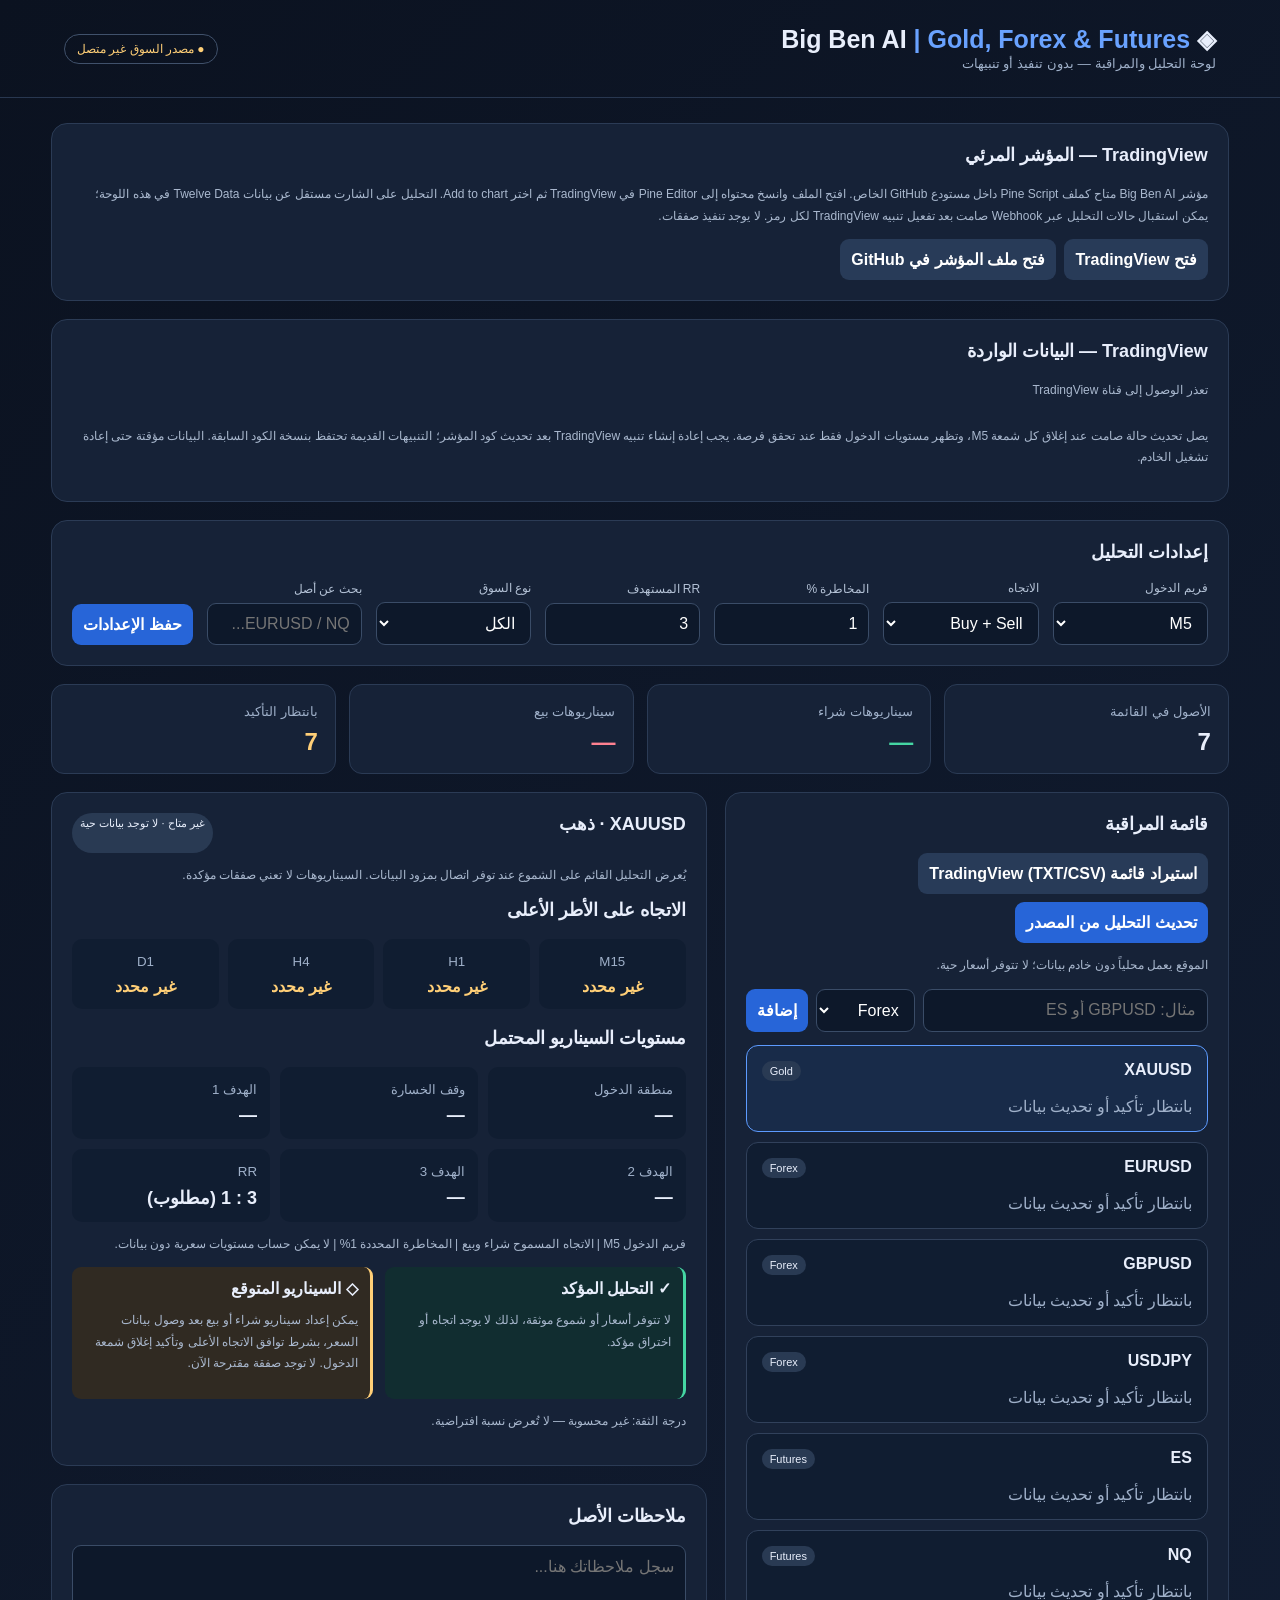
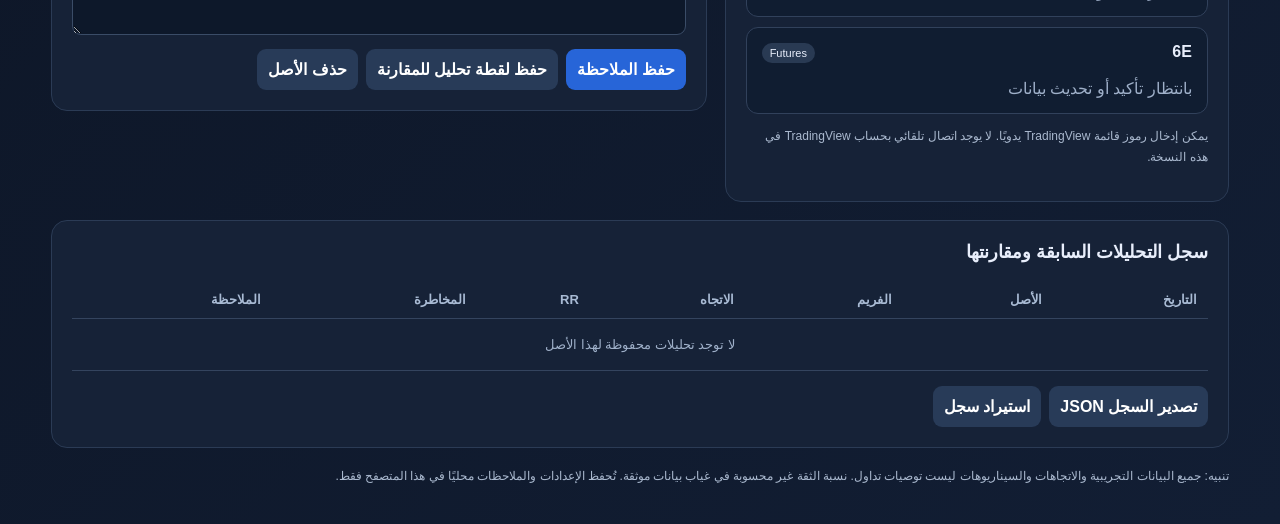
==== index.html @ a16dd416 "Clarify TradingView connection diagnostics and distinguish market provider from webhook" ====
<!doctype html><html lang="ar" dir="rtl"><head><meta charset="utf-8"><meta name="viewport" content="width=device-width,initial-scale=1"><title>Big Ben AI | Gold, Forex & Futures</title><style>
:root{font-family:Tahoma,Arial,sans-serif;color:#e8eefb;background:#0b1220}*{box-sizing:border-box}body{margin:0;background:linear-gradient(135deg,#0b1220,#121e34);min-height:100vh}header{padding:25px 5%;border-bottom:1px solid #283750;display:flex;justify-content:space-between;align-items:center;gap:12px;flex-wrap:wrap}h1{margin:0;font-size:25px}small,.muted{color:#9fb0c9}.pill{border:1px solid #40516b;padding:7px 12px;border-radius:20px;font-size:12px}.wrap{max-width:1400px;margin:auto;padding:25px 4%}.panel{background:#162237;border:1px solid #2b3b55;border-radius:16px;padding:20px;margin-bottom:18px}h2{font-size:18px;margin:0 0 18px}.controls{display:flex;flex-wrap:wrap;gap:14px;align-items:end}.field{display:flex;flex-direction:column;gap:7px;min-width:120px;flex:1}label{font-size:12px;color:#b4c2d6}input,select,textarea,button{background:#0d182a;border:1px solid #3a4c67;color:#fff;border-radius:9px;padding:11px;font:inherit}button{cursor:pointer;background:#2765d8;border:0;font-weight:bold}button.secondary{background:#283b58}button:hover{filter:brightness(1.15)}.metrics{display:grid;grid-template-columns:repeat(4,1fr);gap:13px}.metric{padding:17px;background:#162237;border:1px solid #2b3b55;border-radius:13px}.metric strong{display:block;font-size:24px;margin-top:8px}.grid{display:grid;grid-template-columns:1fr 1.3fr;gap:18px}.assets{display:grid;gap:10px}.asset{padding:15px;background:#101d31;border:1px solid #31415b;border-radius:12px;cursor:pointer}.asset.active{border-color:#5d9bff;background:#182b49}.asset-top{display:flex;justify-content:space-between;gap:10px}.green{color:#45d6a3}.red{color:#ff8190}.amber{color:#ffcf77}.tag{font-size:11px;padding:4px 8px;border-radius:20px;background:#293a53}.frames{display:grid;grid-template-columns:repeat(4,1fr);gap:9px}.frame{background:#101d31;border-radius:10px;padding:13px;text-align:center}.frame b{display:block;margin-top:7px}.levels{display:grid;grid-template-columns:repeat(3,1fr);gap:10px}.level{background:#101d31;padding:13px;border-radius:10px}.level strong{display:block;margin-top:7px;font-size:18px}.split{display:grid;grid-template-columns:1fr 1fr;gap:12px}.confirmed{border-right:3px solid #45d6a3;padding:12px;background:#112d30;border-radius:9px}.forecast{border-right:3px solid #ffcf77;padding:12px;background:#302a22;border-radius:9px}textarea{width:100%;min-height:90px;resize:vertical}table{width:100%;border-collapse:collapse;font-size:13px}td,th{padding:11px;border-bottom:1px solid #34445e;text-align:right}th{color:#a9bbd4}.scroll{overflow:auto}.note{font-size:12px;line-height:1.8;color:#aab9cf}.toolbar{display:flex;gap:8px;flex-wrap:wrap}.empty{padding:18px;color:#9fb0c9;text-align:center}@media(max-width:900px){.grid,.split{grid-template-columns:1fr}.metrics{grid-template-columns:repeat(2,1fr)}}@media(max-width:500px){.frames,.levels{grid-template-columns:repeat(2,1fr)}.metrics{grid-template-columns:1fr 1fr}header{padding:18px}}
</style></head><body><header><div><h1>◈ Big Ben AI <span style="color:#69a2ff">| Gold, Forex & Futures</span></h1><small>لوحة التحليل والمراقبة — بدون تنفيذ أو تنبيهات</small></div><span class="pill amber">● مصدر السوق غير متصل</span></header><main class="wrap"><section class="panel"><h2>TradingView — المؤشر المرئي</h2><p class="note">مؤشر Big Ben AI متاح كملف Pine Script داخل مستودع GitHub الخاص. افتح الملف وانسخ محتواه إلى Pine Editor في TradingView ثم اختر Add to chart. التحليل على الشارت مستقل عن بيانات Twelve Data في هذه اللوحة؛ يمكن استقبال حالات التحليل عبر Webhook صامت بعد تفعيل تنبيه TradingView لكل رمز. لا يوجد تنفيذ صفقات.</p><div class="toolbar"><button class="secondary" id="openTradingView">فتح TradingView</button><button class="secondary" id="openPine">فتح ملف المؤشر في GitHub</button></div></section><section class="panel"><h2>TradingView — البيانات الواردة</h2><p class="note" id="tvStatus">جاري فحص قناة TradingView...</p><div id="tvEvents" class="assets"></div><p class="note">يصل تحديث حالة صامت عند إغلاق كل شمعة M5، وتظهر مستويات الدخول فقط عند تحقق فرصة. يجب إعادة إنشاء تنبيه TradingView بعد تحديث كود المؤشر؛ التنبيهات القديمة تحتفظ بنسخة الكود السابقة. البيانات مؤقتة حتى إعادة تشغيل الخادم.</p></section><section class="panel"><h2>إعدادات التحليل</h2><div class="controls"><div class="field"><label>فريم الدخول</label><select id="tf"><option>M5</option><option>M1</option><option>M15</option><option>M30</option></select></div><div class="field"><label>الاتجاه</label><select id="direction"><option value="both">Buy + Sell</option><option value="buy">Buy</option><option value="sell">Sell</option></select></div><div class="field"><label>المخاطرة %</label><input id="risk" type="number" min="0.1" max="10" step="0.1" value="1"></div><div class="field"><label>RR المستهدف</label><input id="rr" type="number" min="0.5" max="20" step="0.5" value="3"></div><div class="field"><label>نوع السوق</label><select id="market"><option value="all">الكل</option><option value="forex">Forex</option><option value="futures">Futures</option><option value="gold">Gold</option></select></div><div class="field"><label>بحث عن أصل</label><input id="search" placeholder="EURUSD / NQ..."></div><button id="saveSettings">حفظ الإعدادات</button></div></section><section class="metrics"><div class="metric"><small>الأصول في القائمة</small><strong id="count">0</strong></div><div class="metric"><small>سيناريوهات شراء</small><strong class="green" id="buys">0</strong></div><div class="metric"><small>سيناريوهات بيع</small><strong class="red" id="sells">0</strong></div><div class="metric"><small>بانتظار التأكيد</small><strong class="amber" id="waiting">0</strong></div></section><div style="height:18px"></div><section class="grid"><div class="panel"><h2>قائمة المراقبة</h2><div class="toolbar" style="margin-bottom:12px"><button id="importWatch" class="secondary">استيراد قائمة TradingView (TXT/CSV)</button><input id="watchFile" type="file" accept=".txt,.csv" hidden><button id="refreshMarket">تحديث التحليل من المصدر</button></div><p class="note" id="feedStatus">جاري التحقق من اتصال بيانات السوق...</p><div class="toolbar" style="margin-bottom:13px"><input id="newSymbol" placeholder="مثال: GBPUSD أو ES" style="flex:1;min-width:100px"><select id="newType"><option value="forex">Forex</option><option value="futures">Futures</option></select><button id="add">إضافة</button></div><div id="assets" class="assets"></div><p class="note">يمكن إدخال رموز قائمة TradingView يدويًا. لا يوجد اتصال تلقائي بحساب TradingView في هذه النسخة.</p></div><div><section class="panel"><div class="asset-top"><h2 id="selectedTitle">تفاصيل الأصل</h2><span class="tag" id="status">—</span></div><p class="note">يُعرض التحليل القائم على الشموع عند توفر اتصال بمزود البيانات. السيناريوهات لا تعني صفقات مؤكدة.</p><h2>الاتجاه على الأطر الأعلى</h2><div id="frames" class="frames"></div><div style="height:18px"></div><h2>مستويات السيناريو المحتمل</h2><div id="levels" class="levels"></div><p id="scenarioInfo" class="note"></p><div class="split"><div class="confirmed"><b>✓ التحليل المؤكد</b><p id="confirmed" class="note">لا توجد بيانات مؤكدة.</p></div><div class="forecast"><b>◇ السيناريو المتوقع</b><p id="forecast" class="note">بانتظار بيانات.</p></div></div><p id="confidence" class="note"></p></section><section class="panel"><h2>ملاحظات الأصل</h2><textarea id="notes" placeholder="سجل ملاحظاتك هنا..."></textarea><div class="toolbar" style="margin-top:10px"><button id="saveNote">حفظ الملاحظة</button><button class="secondary" id="snapshot">حفظ لقطة تحليل للمقارنة</button><button class="secondary" id="deleteAsset">حذف الأصل</button></div></section></div></section><section class="panel"><h2>سجل التحليلات السابقة ومقارنتها</h2><div class="scroll"><table><thead><tr><th>التاريخ</th><th>الأصل</th><th>الفريم</th><th>الاتجاه</th><th>RR</th><th>المخاطرة</th><th>الملاحظة</th></tr></thead><tbody id="history"></tbody></table></div><div class="toolbar" style="margin-top:15px"><button class="secondary" id="export">تصدير السجل JSON</button><button class="secondary" id="importButton">استيراد سجل</button><input type="file" id="importFile" accept="application/json" hidden></div></section><p class="note">تنبيه: جميع البيانات التجريبية والاتجاهات والسيناريوهات ليست توصيات تداول. نسبة الثقة غير محسوبة في غياب بيانات موثقة. تُحفظ الإعدادات والملاحظات محليًا في هذا المتصفح فقط.</p></main><script>
document.getElementById('openTradingView').onclick=()=>window.open('https://www.tradingview.com/chart/','_blank','noopener,noreferrer');document.getElementById('openPine').onclick=()=>window.open('https://github.com/vovovodafone07-dot/big-ben-ai-forex-futures-/blob/main/bigben_tradingview.pine','_blank','noopener,noreferrer');const marketResults={};let feedConnected=false;const key='bigben_dashboard_v1';const defaults=[{symbol:'XAUUSD',type:'gold'},{symbol:'EURUSD',type:'forex'},{symbol:'GBPUSD',type:'forex'},{symbol:'USDJPY',type:'forex'},{symbol:'ES',type:'futures'},{symbol:'NQ',type:'futures'},{symbol:'6E',type:'futures'}];let data;try{data=JSON.parse(localStorage.getItem(key))||{assets:defaults,notes:{},history:[],settings:{}}}catch{data={assets:defaults,notes:{},history:[],settings:{}}}if(!data.assets.some(a=>a.symbol==='XAUUSD'))data.assets.unshift({symbol:'XAUUSD',type:'gold'});let selected=data.assets[0]?.symbol||null;const $=id=>document.getElementById(id);const persist=()=>localStorage.setItem(key,JSON.stringify(data));const safe=s=>String(s??'').replace(/[&<>"']/g,c=>({'&':'&amp;','<':'&lt;','>':'&gt;','"':'&quot;',"'":'&#39;'}[c]));function settings(){return{tf:$('tf').value,direction:$('direction').value,risk:Number($('risk').value),rr:Number($('rr').value),market:$('market').value}}for(const [k,v] of Object.entries(data.settings||{})){if($(k))$(k).value=v}function render(){const s=settings(),q=$('search').value.trim().toUpperCase();let items=data.assets.filter(a=>(s.market==='all'||a.type===s.market)&&a.symbol.includes(q));$('count').textContent=items.length;$('buys').textContent='—';$('sells').textContent='—';$('waiting').textContent=items.length;$('assets').innerHTML=items.length?items.map(a=>`<div class="asset ${selected===a.symbol?'active':''}" data-symbol="${safe(a.symbol)}"><div class="asset-top"><b>${safe(a.symbol)}</b><span class="tag">${a.type==='forex'?'Forex':a.type==='gold'?'Gold':'Futures'}</span></div><p class="muted" style="margin-bottom:0">${marketResults[a.symbol]?.frames?.[settings().tf]?.confirmed?'اختراق مشروط تم رصده':'بانتظار تأكيد أو تحديث بيانات'}</p></div>`).join(''):'<div class="empty">لا توجد أصول مطابقة</div>';$('assets').querySelectorAll('.asset').forEach(el=>el.onclick=()=>{selected=el.dataset.symbol;render()});const a=data.assets.find(x=>x.symbol===selected);$('selectedTitle').textContent=a?`${a.symbol} · ${a.type==='forex'?'فوركس':a.type==='gold'?'ذهب':'فيوتشرز'}`:'اختر أصلًا';$('status').textContent=marketResults[selected]?'بيانات مزود السوق · تحقق من التأخير':'غير متاح · لا توجد بيانات حية';$('frames').innerHTML=['M15','H1','H4','D1'].map(f=>`<div class="frame"><small>${f}</small><b class="amber">غير محدد</b></div>`).join('');$('levels').innerHTML=['منطقة الدخول','وقف الخسارة','الهدف 1','الهدف 2','الهدف 3','RR'].map(x=>`<div class="level"><small>${x}</small><strong>${x==='RR'?safe(s.rr)+' : 1 (مطلوب)':'—'}</strong></div>`).join('');$('scenarioInfo').textContent=`فريم الدخول ${s.tf} | الاتجاه المسموح ${s.direction==='both'?'شراء وبيع':s.direction==='buy'?'شراء':'بيع'} | المخاطرة المحددة ${s.risk}% | لا يمكن حساب مستويات سعرية دون بيانات.`;$('confirmed').textContent='لا تتوفر أسعار أو شموع موثقة، لذلك لا يوجد اتجاه أو اختراق مؤكد.';$('forecast').textContent='يمكن إعداد سيناريو شراء أو بيع بعد وصول بيانات السعر، بشرط توافق الاتجاه الأعلى وتأكيد إغلاق شمعة الدخول. لا توجد صفقة مقترحة الآن.';$('confidence').textContent='درجة الثقة: غير محسوبة — لا تُعرض نسبة افتراضية.';const result=marketResults[selected];if(result){const frame=result.frames[s.tf];$('frames').innerHTML=['M15','H1','H4','D1'].map(f=>`<div class="frame"><small>${f}</small><b>${result.frames[f]?.trend==='buy'?'صاعد':result.frames[f]?.trend==='sell'?'هابط':'محايد'}</b></div>`).join('');const vals=frame?.confirmed?[frame.entry,frame.stop,...frame.targets,s.rr+':1']:['—','—','—','—','—',s.rr+':1'];$('levels').innerHTML=['الدخول','وقف الخسارة','الهدف 1','الهدف 2','الهدف 3','RR'].map((n,i)=>`<div class="level"><small>${n}</small><strong>${vals[i]}</strong></div>`).join('');$('confirmed').textContent=`آخر إغلاق: ${frame?.close??'—'} | اتجاه الفريم: ${frame?.trend??'—'} | تاريخ شمعة المزود: ${frame?.timestamp??'—'}. مصدر: ${result.provider}.`; $('forecast').textContent=frame?.confirmed?'رُصد إغلاق اختراق وفق قواعد SMA10/20 وأعلى/أدنى 20 شمعة؛ المستويات سيناريو حسابي وليست توصية تنفيذ.':'لم يتحقق شرط اختراق الإغلاق المتوافق مع اتجاه المتوسطات أو مرشح الاتجاه المختار. لا توجد مستويات دخول معتمدة.';$('confidence').textContent=frame?.confirmed?'درجة توافق القواعد: 70/100 (درجة إرشادية غير معايرة إحصائياً)':'درجة الثقة: غير محسوبة؛ لا يوجد سيناريو مكتمل.';$('scenarioInfo').textContent=`تاريخ جلب البيانات: ${new Date(result.retrievedAt*1000).toLocaleString('ar-OM')} · قد تكون الأسعار متأخرة · المخاطرة ${s.risk}% إعداد نظري ولا تحسب حجم العقد.`;}$('notes').value=a?(data.notes[a.symbol]||''):'';renderHistory()}
function renderHistory(){const h=data.history.filter(x=>!selected||x.symbol===selected);$('history').innerHTML=h.length?h.slice().reverse().map(x=>`<tr><td>${safe(x.date)}</td><td>${safe(x.symbol)}</td><td>${safe(x.tf)}</td><td>${safe(x.direction)}</td><td>${safe(x.rr)}</td><td>${safe(x.risk)}%</td><td>${safe(x.note)}</td></tr>`).join(''):'<tr><td colspan="7" class="empty">لا توجد تحليلات محفوظة لهذا الأصل</td></tr>'}['tf','direction','risk','rr','market','search'].forEach(id=>$(id).addEventListener('input',render));$('saveSettings').onclick=()=>{data.settings=settings();persist();alert('تم حفظ الإعدادات محليًا')};$('add').onclick=()=>{const symbol=$('newSymbol').value.trim().toUpperCase().replace(/\s/g,'');if(!/^[A-Z0-9._:!/-]{2,24}$/.test(symbol))return alert('أدخل رمزًا صالحًا');if(data.assets.some(a=>a.symbol===symbol))return alert('الرمز موجود');data.assets.push({symbol,type:$('newType').value});selected=symbol;$('newSymbol').value='';persist();render()};$('saveNote').onclick=()=>{if(!selected)return;data.notes[selected]=$('notes').value;persist();alert('تم حفظ الملاحظة')};$('snapshot').onclick=()=>{if(!selected)return;const s=settings();data.notes[selected]=$('notes').value;data.history.push({symbol:selected,date:new Date().toLocaleString('ar-OM'),tf:s.tf,direction:s.direction,rr:s.rr,risk:s.risk,note:$('notes').value,analysis:marketResults[selected]||null});persist();render();alert('تم حفظ لقطة للمقارنة')};$('deleteAsset').onclick=()=>{if(!selected||!confirm('حذف الأصل من قائمة المراقبة؟'))return;data.assets=data.assets.filter(a=>a.symbol!==selected);selected=data.assets[0]?.symbol||null;persist();render()};$('export').onclick=()=>{const blob=new Blob([JSON.stringify(data,null,2)],{type:'application/json'});const url=URL.createObjectURL(blob),a=document.createElement('a');a.href=url;a.download='bigben-analysis-history.json';a.click();setTimeout(()=>URL.revokeObjectURL(url),1000)};$('importButton').onclick=()=>$('importFile').click();$('importFile').onchange=async e=>{const f=e.target.files[0];if(!f)return;try{const incoming=JSON.parse(await f.text());if(!Array.isArray(incoming.assets)||!Array.isArray(incoming.history))throw Error();data={assets:incoming.assets.filter(a=>a&&typeof a.symbol==='string'&&['forex','futures','gold'].includes(a.type)),notes:incoming.notes||{},history:incoming.history,settings:incoming.settings||{}};selected=data.assets[0]?.symbol||null;persist();location.reload()}catch{alert('ملف غير صالح')}};async function checkFeed(){try{const r=await fetch('/api/status',{cache:'no-store'});const j=await r.json();feedConnected=j.connected;$('feedStatus').textContent=j.connected?'مزود Twelve Data متصل. قد تختلف تغطية العقود وتأخير الأسعار حسب الاشتراك.':'لا يوجد مفتاح بيانات سوق. شغّل الخادم مع TWELVEDATA_API_KEY لتفعيل التحليل.';}catch{$('feedStatus').textContent='الموقع يعمل محلياً دون خادم بيانات؛ لا تتوفر أسعار حية.';}}$('refreshMarket').onclick=async()=>{if(!feedConnected){await checkFeed();if(!feedConnected){alert('لم يتعرف الخادم على مفتاح البيانات بعد');return;}}const s=settings();const assets=data.assets.filter(a=>a.symbol===selected);$('feedStatus').textContent='جاري تحميل شموع الأصل المحدد وتحليل الأطر الزمنية...';let success=0,failed=[];for(const a of assets){try{const q=new URLSearchParams({symbol:a.symbol,type:a.type,tf:s.tf,rr:s.rr,direction:s.direction});const r=await fetch('/api/analyze?'+q,{cache:'no-store'});const j=await r.json();if(!r.ok)throw Error(j.error);marketResults[a.symbol]=j;success++;}catch(e){failed.push(a.symbol+': '+e.message);}render();}$('feedStatus').textContent=`تم تحديث ${success} أصل محدد. ${failed.length?'تعذر: '+failed.join(' | '):'تحقق من توقيت الشموع وتأخير المزود.'}`;};$('importWatch').onclick=()=>$('watchFile').click();$('watchFile').onchange=async e=>{const file=e.target.files[0];if(!file)return;const content=await file.text();let added=0;for(const raw of content.split(/[\r\n,;\t]+/)){const symbol=raw.trim().replace(/^['"]|['"]$/g,'').toUpperCase();if(!symbol||/^(SYMBOL|TICKER|EXCHANGE)$/i.test(symbol))continue;const base=symbol.split(':').pop().replace(/!$/,'');if(!/^[A-Z0-9._-]{2,20}$/.test(base))continue;const type=/^(XAU|XAG)/.test(base)?'gold':/^[A-Z]{6}$/.test(base)&&!/[0-9]/.test(base)?'forex':'futures';if(!data.assets.some(a=>a.symbol===base)){data.assets.push({symbol:base,type});added++;}}persist();render();alert(`تم استيراد ${added} رمز. تحقق من نوع ورمز كل عقد قبل جلب البيانات؛ تصدير TradingView قد يتضمن رموزاً غير مدعومة.`);};async function refreshTradingView(){try{const r=await fetch('/api/tradingview/latest',{cache:'no-store'});if(!r.ok)throw Error();const j=await r.json();$('tvStatus').textContent=j.connected?'Webhook جاهز (ليس إثبات اتصال TradingView) · الحالات المستلمة: '+j.events.length:'Webhook غير مهيأ';$('tvEvents').innerHTML=j.events.length?j.events.map(x=>'<div class="asset"><b>'+safe(x.symbol)+'</b> · '+(x.signal==='wait'?'WAIT · اتصال مؤكد':safe(x.signal.toUpperCase()))+(x.signal==='wait'?'<p>لا توجد فرصة مكتملة في آخر شمعة M5</p>':'<p>Entry: '+safe(x.entry)+' | SL: '+safe(x.stop)+'</p><p>TP1: '+safe(x.targets[0])+' | TP2: '+safe(x.targets[1])+' | TP3: '+safe(x.targets[2])+'</p>')+'<small>M15 '+safe(x.trends.m15)+' | H1 '+safe(x.trends.h1)+' | H4 '+safe(x.trends.h4)+' | D1 '+safe(x.trends.d1)+' · '+new Date(x.received_at*1000).toLocaleString('ar-OM')+'</small></div>').join(''):'<p class="note">لم تصل أي حالة من TradingView بعد. تأكد من إطار M5، وإدخال رمز Webhook في إعدادات المؤشر، وإنشاء تنبيه جديد من نوع Any alert() function call مع تفعيل Webhook URL. يجب تعطيل إشعارات التطبيق والبريد والصوت فقط، وليس Webhook.</p>';}catch{$('tvStatus').textContent='تعذر الوصول إلى قناة TradingView';}}checkFeed();render();refreshTradingView();setInterval(refreshTradingView,30000);
</script></body></html>
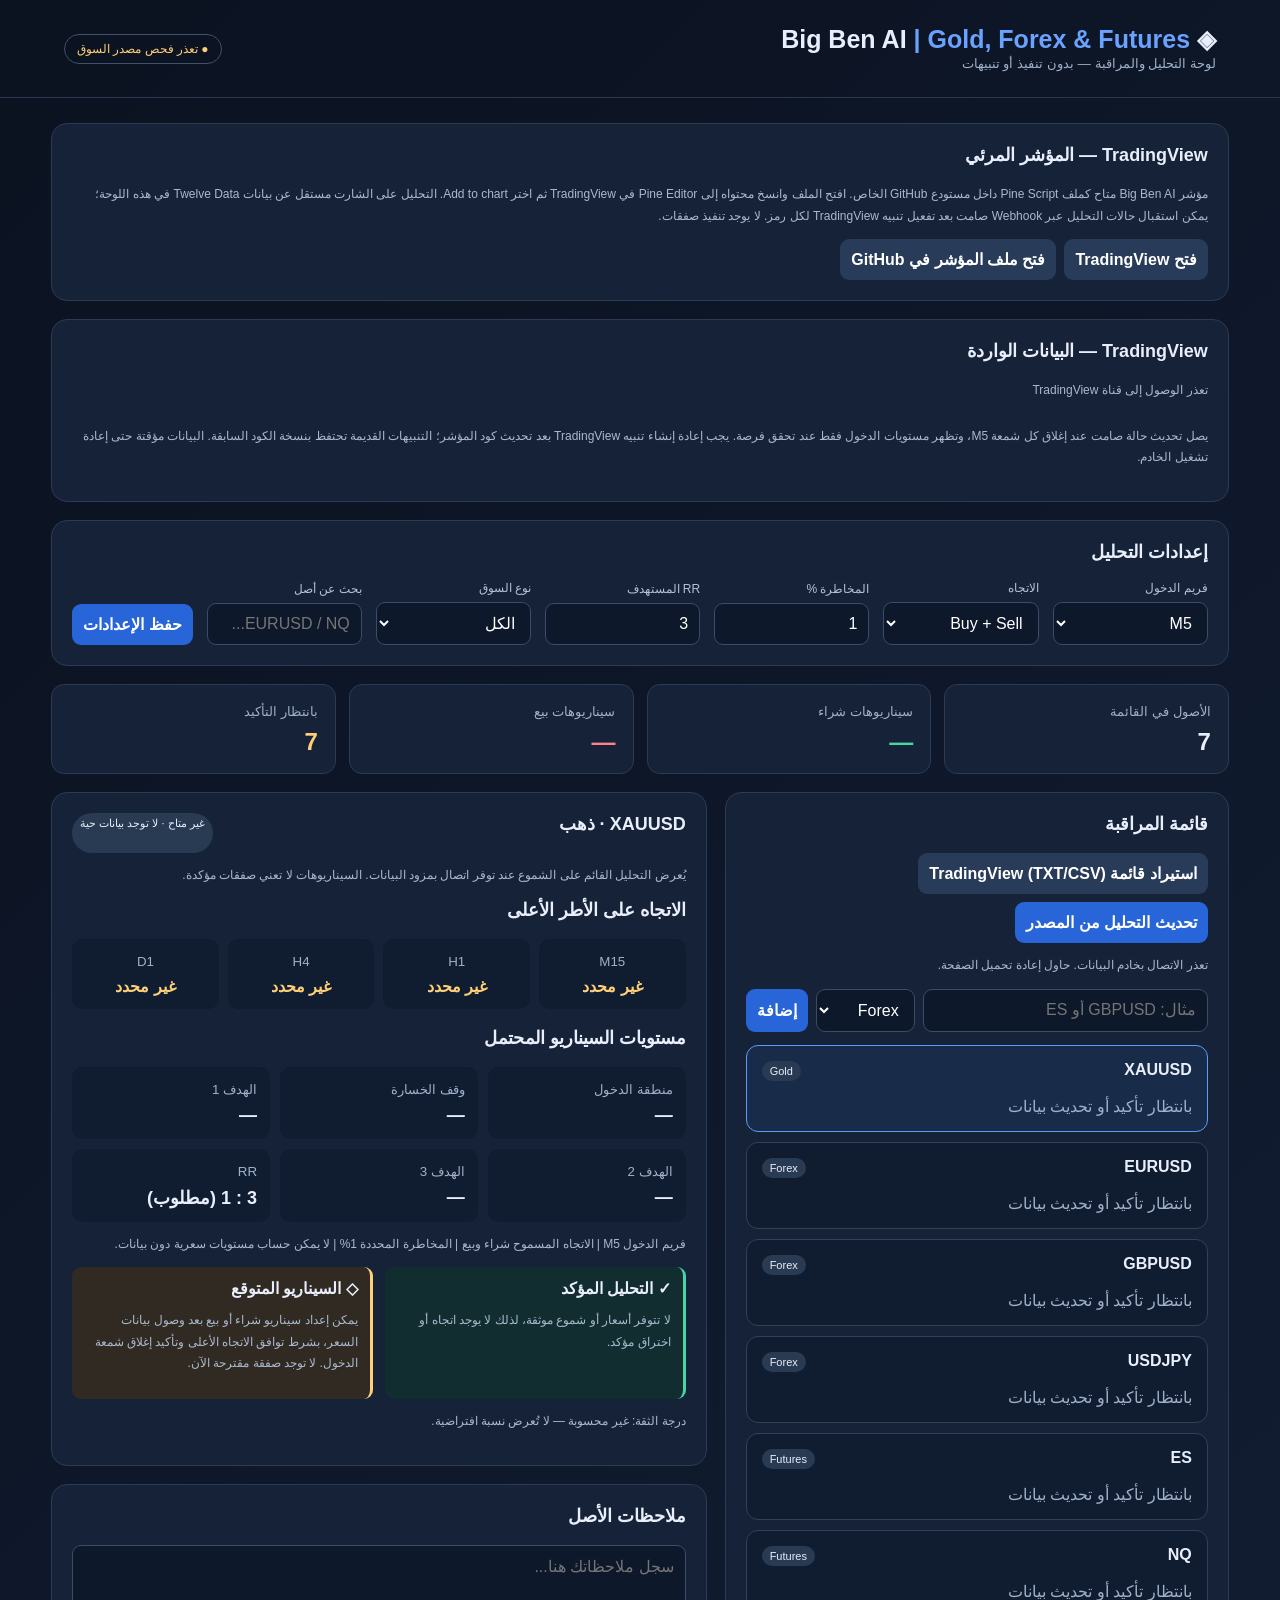
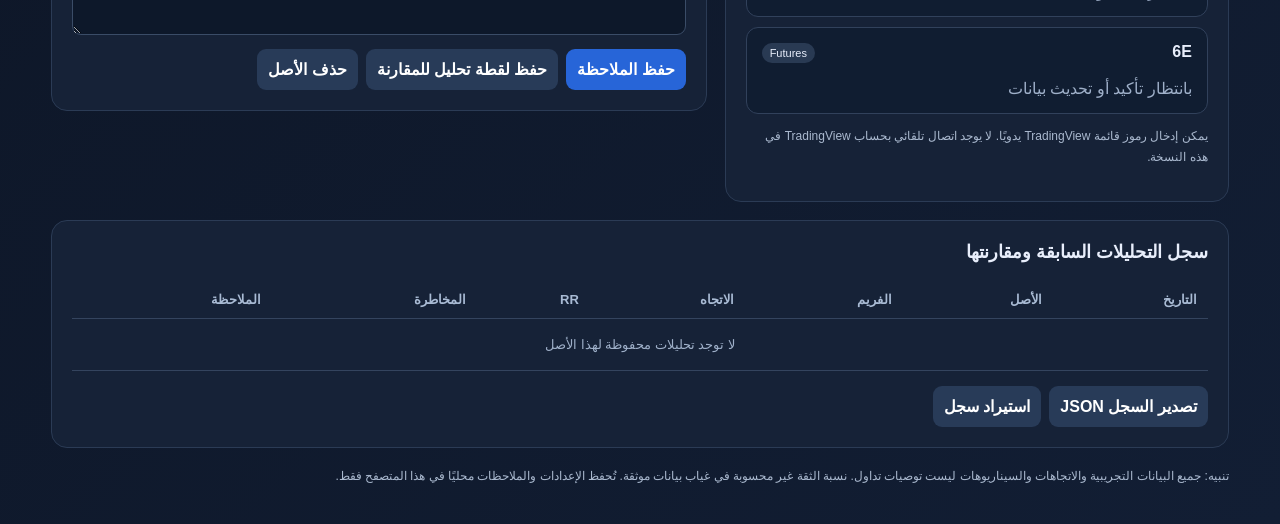
==== commit 0552a633: "Fix misleading static market-disconnected badge; distinguish configured API key from successful mark" ====
--- a/index.html
+++ b/index.html
@@ -1,6 +1,6 @@
 <!doctype html><html lang="ar" dir="rtl"><head><meta charset="utf-8"><meta name="viewport" content="width=device-width,initial-scale=1"><title>Big Ben AI | Gold, Forex & Futures</title><style>
 :root{font-family:Tahoma,Arial,sans-serif;color:#e8eefb;background:#0b1220}*{box-sizing:border-box}body{margin:0;background:linear-gradient(135deg,#0b1220,#121e34);min-height:100vh}header{padding:25px 5%;border-bottom:1px solid #283750;display:flex;justify-content:space-between;align-items:center;gap:12px;flex-wrap:wrap}h1{margin:0;font-size:25px}small,.muted{color:#9fb0c9}.pill{border:1px solid #40516b;padding:7px 12px;border-radius:20px;font-size:12px}.wrap{max-width:1400px;margin:auto;padding:25px 4%}.panel{background:#162237;border:1px solid #2b3b55;border-radius:16px;padding:20px;margin-bottom:18px}h2{font-size:18px;margin:0 0 18px}.controls{display:flex;flex-wrap:wrap;gap:14px;align-items:end}.field{display:flex;flex-direction:column;gap:7px;min-width:120px;flex:1}label{font-size:12px;color:#b4c2d6}input,select,textarea,button{background:#0d182a;border:1px solid #3a4c67;color:#fff;border-radius:9px;padding:11px;font:inherit}button{cursor:pointer;background:#2765d8;border:0;font-weight:bold}button.secondary{background:#283b58}button:hover{filter:brightness(1.15)}.metrics{display:grid;grid-template-columns:repeat(4,1fr);gap:13px}.metric{padding:17px;background:#162237;border:1px solid #2b3b55;border-radius:13px}.metric strong{display:block;font-size:24px;margin-top:8px}.grid{display:grid;grid-template-columns:1fr 1.3fr;gap:18px}.assets{display:grid;gap:10px}.asset{padding:15px;background:#101d31;border:1px solid #31415b;border-radius:12px;cursor:pointer}.asset.active{border-color:#5d9bff;background:#182b49}.asset-top{display:flex;justify-content:space-between;gap:10px}.green{color:#45d6a3}.red{color:#ff8190}.amber{color:#ffcf77}.tag{font-size:11px;padding:4px 8px;border-radius:20px;background:#293a53}.frames{display:grid;grid-template-columns:repeat(4,1fr);gap:9px}.frame{background:#101d31;border-radius:10px;padding:13px;text-align:center}.frame b{display:block;margin-top:7px}.levels{display:grid;grid-template-columns:repeat(3,1fr);gap:10px}.level{background:#101d31;padding:13px;border-radius:10px}.level strong{display:block;margin-top:7px;font-size:18px}.split{display:grid;grid-template-columns:1fr 1fr;gap:12px}.confirmed{border-right:3px solid #45d6a3;padding:12px;background:#112d30;border-radius:9px}.forecast{border-right:3px solid #ffcf77;padding:12px;background:#302a22;border-radius:9px}textarea{width:100%;min-height:90px;resize:vertical}table{width:100%;border-collapse:collapse;font-size:13px}td,th{padding:11px;border-bottom:1px solid #34445e;text-align:right}th{color:#a9bbd4}.scroll{overflow:auto}.note{font-size:12px;line-height:1.8;color:#aab9cf}.toolbar{display:flex;gap:8px;flex-wrap:wrap}.empty{padding:18px;color:#9fb0c9;text-align:center}@media(max-width:900px){.grid,.split{grid-template-columns:1fr}.metrics{grid-template-columns:repeat(2,1fr)}}@media(max-width:500px){.frames,.levels{grid-template-columns:repeat(2,1fr)}.metrics{grid-template-columns:1fr 1fr}header{padding:18px}}
-</style></head><body><header><div><h1>◈ Big Ben AI <span style="color:#69a2ff">| Gold, Forex & Futures</span></h1><small>لوحة التحليل والمراقبة — بدون تنفيذ أو تنبيهات</small></div><span class="pill amber">● مصدر السوق غير متصل</span></header><main class="wrap"><section class="panel"><h2>TradingView — المؤشر المرئي</h2><p class="note">مؤشر Big Ben AI متاح كملف Pine Script داخل مستودع GitHub الخاص. افتح الملف وانسخ محتواه إلى Pine Editor في TradingView ثم اختر Add to chart. التحليل على الشارت مستقل عن بيانات Twelve Data في هذه اللوحة؛ يمكن استقبال حالات التحليل عبر Webhook صامت بعد تفعيل تنبيه TradingView لكل رمز. لا يوجد تنفيذ صفقات.</p><div class="toolbar"><button class="secondary" id="openTradingView">فتح TradingView</button><button class="secondary" id="openPine">فتح ملف المؤشر في GitHub</button></div></section><section class="panel"><h2>TradingView — البيانات الواردة</h2><p class="note" id="tvStatus">جاري فحص قناة TradingView...</p><div id="tvEvents" class="assets"></div><p class="note">يصل تحديث حالة صامت عند إغلاق كل شمعة M5، وتظهر مستويات الدخول فقط عند تحقق فرصة. يجب إعادة إنشاء تنبيه TradingView بعد تحديث كود المؤشر؛ التنبيهات القديمة تحتفظ بنسخة الكود السابقة. البيانات مؤقتة حتى إعادة تشغيل الخادم.</p></section><section class="panel"><h2>إعدادات التحليل</h2><div class="controls"><div class="field"><label>فريم الدخول</label><select id="tf"><option>M5</option><option>M1</option><option>M15</option><option>M30</option></select></div><div class="field"><label>الاتجاه</label><select id="direction"><option value="both">Buy + Sell</option><option value="buy">Buy</option><option value="sell">Sell</option></select></div><div class="field"><label>المخاطرة %</label><input id="risk" type="number" min="0.1" max="10" step="0.1" value="1"></div><div class="field"><label>RR المستهدف</label><input id="rr" type="number" min="0.5" max="20" step="0.5" value="3"></div><div class="field"><label>نوع السوق</label><select id="market"><option value="all">الكل</option><option value="forex">Forex</option><option value="futures">Futures</option><option value="gold">Gold</option></select></div><div class="field"><label>بحث عن أصل</label><input id="search" placeholder="EURUSD / NQ..."></div><button id="saveSettings">حفظ الإعدادات</button></div></section><section class="metrics"><div class="metric"><small>الأصول في القائمة</small><strong id="count">0</strong></div><div class="metric"><small>سيناريوهات شراء</small><strong class="green" id="buys">0</strong></div><div class="metric"><small>سيناريوهات بيع</small><strong class="red" id="sells">0</strong></div><div class="metric"><small>بانتظار التأكيد</small><strong class="amber" id="waiting">0</strong></div></section><div style="height:18px"></div><section class="grid"><div class="panel"><h2>قائمة المراقبة</h2><div class="toolbar" style="margin-bottom:12px"><button id="importWatch" class="secondary">استيراد قائمة TradingView (TXT/CSV)</button><input id="watchFile" type="file" accept=".txt,.csv" hidden><button id="refreshMarket">تحديث التحليل من المصدر</button></div><p class="note" id="feedStatus">جاري التحقق من اتصال بيانات السوق...</p><div class="toolbar" style="margin-bottom:13px"><input id="newSymbol" placeholder="مثال: GBPUSD أو ES" style="flex:1;min-width:100px"><select id="newType"><option value="forex">Forex</option><option value="futures">Futures</option></select><button id="add">إضافة</button></div><div id="assets" class="assets"></div><p class="note">يمكن إدخال رموز قائمة TradingView يدويًا. لا يوجد اتصال تلقائي بحساب TradingView في هذه النسخة.</p></div><div><section class="panel"><div class="asset-top"><h2 id="selectedTitle">تفاصيل الأصل</h2><span class="tag" id="status">—</span></div><p class="note">يُعرض التحليل القائم على الشموع عند توفر اتصال بمزود البيانات. السيناريوهات لا تعني صفقات مؤكدة.</p><h2>الاتجاه على الأطر الأعلى</h2><div id="frames" class="frames"></div><div style="height:18px"></div><h2>مستويات السيناريو المحتمل</h2><div id="levels" class="levels"></div><p id="scenarioInfo" class="note"></p><div class="split"><div class="confirmed"><b>✓ التحليل المؤكد</b><p id="confirmed" class="note">لا توجد بيانات مؤكدة.</p></div><div class="forecast"><b>◇ السيناريو المتوقع</b><p id="forecast" class="note">بانتظار بيانات.</p></div></div><p id="confidence" class="note"></p></section><section class="panel"><h2>ملاحظات الأصل</h2><textarea id="notes" placeholder="سجل ملاحظاتك هنا..."></textarea><div class="toolbar" style="margin-top:10px"><button id="saveNote">حفظ الملاحظة</button><button class="secondary" id="snapshot">حفظ لقطة تحليل للمقارنة</button><button class="secondary" id="deleteAsset">حذف الأصل</button></div></section></div></section><section class="panel"><h2>سجل التحليلات السابقة ومقارنتها</h2><div class="scroll"><table><thead><tr><th>التاريخ</th><th>الأصل</th><th>الفريم</th><th>الاتجاه</th><th>RR</th><th>المخاطرة</th><th>الملاحظة</th></tr></thead><tbody id="history"></tbody></table></div><div class="toolbar" style="margin-top:15px"><button class="secondary" id="export">تصدير السجل JSON</button><button class="secondary" id="importButton">استيراد سجل</button><input type="file" id="importFile" accept="application/json" hidden></div></section><p class="note">تنبيه: جميع البيانات التجريبية والاتجاهات والسيناريوهات ليست توصيات تداول. نسبة الثقة غير محسوبة في غياب بيانات موثقة. تُحفظ الإعدادات والملاحظات محليًا في هذا المتصفح فقط.</p></main><script>
+</style></head><body><header><div><h1>◈ Big Ben AI <span style="color:#69a2ff">| Gold, Forex & Futures</span></h1><small>لوحة التحليل والمراقبة — بدون تنفيذ أو تنبيهات</small></div><span id="marketConnectionBadge" class="pill amber">● جارٍ فحص إعدادات السوق...</span></header><main class="wrap"><section class="panel"><h2>TradingView — المؤشر المرئي</h2><p class="note">مؤشر Big Ben AI متاح كملف Pine Script داخل مستودع GitHub الخاص. افتح الملف وانسخ محتواه إلى Pine Editor في TradingView ثم اختر Add to chart. التحليل على الشارت مستقل عن بيانات Twelve Data في هذه اللوحة؛ يمكن استقبال حالات التحليل عبر Webhook صامت بعد تفعيل تنبيه TradingView لكل رمز. لا يوجد تنفيذ صفقات.</p><div class="toolbar"><button class="secondary" id="openTradingView">فتح TradingView</button><button class="secondary" id="openPine">فتح ملف المؤشر في GitHub</button></div></section><section class="panel"><h2>TradingView — البيانات الواردة</h2><p class="note" id="tvStatus">جاري فحص قناة TradingView...</p><div id="tvEvents" class="assets"></div><p class="note">يصل تحديث حالة صامت عند إغلاق كل شمعة M5، وتظهر مستويات الدخول فقط عند تحقق فرصة. يجب إعادة إنشاء تنبيه TradingView بعد تحديث كود المؤشر؛ التنبيهات القديمة تحتفظ بنسخة الكود السابقة. البيانات مؤقتة حتى إعادة تشغيل الخادم.</p></section><section class="panel"><h2>إعدادات التحليل</h2><div class="controls"><div class="field"><label>فريم الدخول</label><select id="tf"><option>M5</option><option>M1</option><option>M15</option><option>M30</option></select></div><div class="field"><label>الاتجاه</label><select id="direction"><option value="both">Buy + Sell</option><option value="buy">Buy</option><option value="sell">Sell</option></select></div><div class="field"><label>المخاطرة %</label><input id="risk" type="number" min="0.1" max="10" step="0.1" value="1"></div><div class="field"><label>RR المستهدف</label><input id="rr" type="number" min="0.5" max="20" step="0.5" value="3"></div><div class="field"><label>نوع السوق</label><select id="market"><option value="all">الكل</option><option value="forex">Forex</option><option value="futures">Futures</option><option value="gold">Gold</option></select></div><div class="field"><label>بحث عن أصل</label><input id="search" placeholder="EURUSD / NQ..."></div><button id="saveSettings">حفظ الإعدادات</button></div></section><section class="metrics"><div class="metric"><small>الأصول في القائمة</small><strong id="count">0</strong></div><div class="metric"><small>سيناريوهات شراء</small><strong class="green" id="buys">0</strong></div><div class="metric"><small>سيناريوهات بيع</small><strong class="red" id="sells">0</strong></div><div class="metric"><small>بانتظار التأكيد</small><strong class="amber" id="waiting">0</strong></div></section><div style="height:18px"></div><section class="grid"><div class="panel"><h2>قائمة المراقبة</h2><div class="toolbar" style="margin-bottom:12px"><button id="importWatch" class="secondary">استيراد قائمة TradingView (TXT/CSV)</button><input id="watchFile" type="file" accept=".txt,.csv" hidden><button id="refreshMarket">تحديث التحليل من المصدر</button></div><p class="note" id="feedStatus">جاري التحقق من اتصال بيانات السوق...</p><div class="toolbar" style="margin-bottom:13px"><input id="newSymbol" placeholder="مثال: GBPUSD أو ES" style="flex:1;min-width:100px"><select id="newType"><option value="forex">Forex</option><option value="futures">Futures</option></select><button id="add">إضافة</button></div><div id="assets" class="assets"></div><p class="note">يمكن إدخال رموز قائمة TradingView يدويًا. لا يوجد اتصال تلقائي بحساب TradingView في هذه النسخة.</p></div><div><section class="panel"><div class="asset-top"><h2 id="selectedTitle">تفاصيل الأصل</h2><span class="tag" id="status">—</span></div><p class="note">يُعرض التحليل القائم على الشموع عند توفر اتصال بمزود البيانات. السيناريوهات لا تعني صفقات مؤكدة.</p><h2>الاتجاه على الأطر الأعلى</h2><div id="frames" class="frames"></div><div style="height:18px"></div><h2>مستويات السيناريو المحتمل</h2><div id="levels" class="levels"></div><p id="scenarioInfo" class="note"></p><div class="split"><div class="confirmed"><b>✓ التحليل المؤكد</b><p id="confirmed" class="note">لا توجد بيانات مؤكدة.</p></div><div class="forecast"><b>◇ السيناريو المتوقع</b><p id="forecast" class="note">بانتظار بيانات.</p></div></div><p id="confidence" class="note"></p></section><section class="panel"><h2>ملاحظات الأصل</h2><textarea id="notes" placeholder="سجل ملاحظاتك هنا..."></textarea><div class="toolbar" style="margin-top:10px"><button id="saveNote">حفظ الملاحظة</button><button class="secondary" id="snapshot">حفظ لقطة تحليل للمقارنة</button><button class="secondary" id="deleteAsset">حذف الأصل</button></div></section></div></section><section class="panel"><h2>سجل التحليلات السابقة ومقارنتها</h2><div class="scroll"><table><thead><tr><th>التاريخ</th><th>الأصل</th><th>الفريم</th><th>الاتجاه</th><th>RR</th><th>المخاطرة</th><th>الملاحظة</th></tr></thead><tbody id="history"></tbody></table></div><div class="toolbar" style="margin-top:15px"><button class="secondary" id="export">تصدير السجل JSON</button><button class="secondary" id="importButton">استيراد سجل</button><input type="file" id="importFile" accept="application/json" hidden></div></section><p class="note">تنبيه: جميع البيانات التجريبية والاتجاهات والسيناريوهات ليست توصيات تداول. نسبة الثقة غير محسوبة في غياب بيانات موثقة. تُحفظ الإعدادات والملاحظات محليًا في هذا المتصفح فقط.</p></main><script>
 document.getElementById('openTradingView').onclick=()=>window.open('https://www.tradingview.com/chart/','_blank','noopener,noreferrer');document.getElementById('openPine').onclick=()=>window.open('https://github.com/vovovodafone07-dot/big-ben-ai-forex-futures-/blob/main/bigben_tradingview.pine','_blank','noopener,noreferrer');const marketResults={};let feedConnected=false;const key='bigben_dashboard_v1';const defaults=[{symbol:'XAUUSD',type:'gold'},{symbol:'EURUSD',type:'forex'},{symbol:'GBPUSD',type:'forex'},{symbol:'USDJPY',type:'forex'},{symbol:'ES',type:'futures'},{symbol:'NQ',type:'futures'},{symbol:'6E',type:'futures'}];let data;try{data=JSON.parse(localStorage.getItem(key))||{assets:defaults,notes:{},history:[],settings:{}}}catch{data={assets:defaults,notes:{},history:[],settings:{}}}if(!data.assets.some(a=>a.symbol==='XAUUSD'))data.assets.unshift({symbol:'XAUUSD',type:'gold'});let selected=data.assets[0]?.symbol||null;const $=id=>document.getElementById(id);const persist=()=>localStorage.setItem(key,JSON.stringify(data));const safe=s=>String(s??'').replace(/[&<>"']/g,c=>({'&':'&amp;','<':'&lt;','>':'&gt;','"':'&quot;',"'":'&#39;'}[c]));function settings(){return{tf:$('tf').value,direction:$('direction').value,risk:Number($('risk').value),rr:Number($('rr').value),market:$('market').value}}for(const [k,v] of Object.entries(data.settings||{})){if($(k))$(k).value=v}function render(){const s=settings(),q=$('search').value.trim().toUpperCase();let items=data.assets.filter(a=>(s.market==='all'||a.type===s.market)&&a.symbol.includes(q));$('count').textContent=items.length;$('buys').textContent='—';$('sells').textContent='—';$('waiting').textContent=items.length;$('assets').innerHTML=items.length?items.map(a=>`<div class="asset ${selected===a.symbol?'active':''}" data-symbol="${safe(a.symbol)}"><div class="asset-top"><b>${safe(a.symbol)}</b><span class="tag">${a.type==='forex'?'Forex':a.type==='gold'?'Gold':'Futures'}</span></div><p class="muted" style="margin-bottom:0">${marketResults[a.symbol]?.frames?.[settings().tf]?.confirmed?'اختراق مشروط تم رصده':'بانتظار تأكيد أو تحديث بيانات'}</p></div>`).join(''):'<div class="empty">لا توجد أصول مطابقة</div>';$('assets').querySelectorAll('.asset').forEach(el=>el.onclick=()=>{selected=el.dataset.symbol;render()});const a=data.assets.find(x=>x.symbol===selected);$('selectedTitle').textContent=a?`${a.symbol} · ${a.type==='forex'?'فوركس':a.type==='gold'?'ذهب':'فيوتشرز'}`:'اختر أصلًا';$('status').textContent=marketResults[selected]?'بيانات مزود السوق · تحقق من التأخير':'غير متاح · لا توجد بيانات حية';$('frames').innerHTML=['M15','H1','H4','D1'].map(f=>`<div class="frame"><small>${f}</small><b class="amber">غير محدد</b></div>`).join('');$('levels').innerHTML=['منطقة الدخول','وقف الخسارة','الهدف 1','الهدف 2','الهدف 3','RR'].map(x=>`<div class="level"><small>${x}</small><strong>${x==='RR'?safe(s.rr)+' : 1 (مطلوب)':'—'}</strong></div>`).join('');$('scenarioInfo').textContent=`فريم الدخول ${s.tf} | الاتجاه المسموح ${s.direction==='both'?'شراء وبيع':s.direction==='buy'?'شراء':'بيع'} | المخاطرة المحددة ${s.risk}% | لا يمكن حساب مستويات سعرية دون بيانات.`;$('confirmed').textContent='لا تتوفر أسعار أو شموع موثقة، لذلك لا يوجد اتجاه أو اختراق مؤكد.';$('forecast').textContent='يمكن إعداد سيناريو شراء أو بيع بعد وصول بيانات السعر، بشرط توافق الاتجاه الأعلى وتأكيد إغلاق شمعة الدخول. لا توجد صفقة مقترحة الآن.';$('confidence').textContent='درجة الثقة: غير محسوبة — لا تُعرض نسبة افتراضية.';const result=marketResults[selected];if(result){const frame=result.frames[s.tf];$('frames').innerHTML=['M15','H1','H4','D1'].map(f=>`<div class="frame"><small>${f}</small><b>${result.frames[f]?.trend==='buy'?'صاعد':result.frames[f]?.trend==='sell'?'هابط':'محايد'}</b></div>`).join('');const vals=frame?.confirmed?[frame.entry,frame.stop,...frame.targets,s.rr+':1']:['—','—','—','—','—',s.rr+':1'];$('levels').innerHTML=['الدخول','وقف الخسارة','الهدف 1','الهدف 2','الهدف 3','RR'].map((n,i)=>`<div class="level"><small>${n}</small><strong>${vals[i]}</strong></div>`).join('');$('confirmed').textContent=`آخر إغلاق: ${frame?.close??'—'} | اتجاه الفريم: ${frame?.trend??'—'} | تاريخ شمعة المزود: ${frame?.timestamp??'—'}. مصدر: ${result.provider}.`; $('forecast').textContent=frame?.confirmed?'رُصد إغلاق اختراق وفق قواعد SMA10/20 وأعلى/أدنى 20 شمعة؛ المستويات سيناريو حسابي وليست توصية تنفيذ.':'لم يتحقق شرط اختراق الإغلاق المتوافق مع اتجاه المتوسطات أو مرشح الاتجاه المختار. لا توجد مستويات دخول معتمدة.';$('confidence').textContent=frame?.confirmed?'درجة توافق القواعد: 70/100 (درجة إرشادية غير معايرة إحصائياً)':'درجة الثقة: غير محسوبة؛ لا يوجد سيناريو مكتمل.';$('scenarioInfo').textContent=`تاريخ جلب البيانات: ${new Date(result.retrievedAt*1000).toLocaleString('ar-OM')} · قد تكون الأسعار متأخرة · المخاطرة ${s.risk}% إعداد نظري ولا تحسب حجم العقد.`;}$('notes').value=a?(data.notes[a.symbol]||''):'';renderHistory()}
-function renderHistory(){const h=data.history.filter(x=>!selected||x.symbol===selected);$('history').innerHTML=h.length?h.slice().reverse().map(x=>`<tr><td>${safe(x.date)}</td><td>${safe(x.symbol)}</td><td>${safe(x.tf)}</td><td>${safe(x.direction)}</td><td>${safe(x.rr)}</td><td>${safe(x.risk)}%</td><td>${safe(x.note)}</td></tr>`).join(''):'<tr><td colspan="7" class="empty">لا توجد تحليلات محفوظة لهذا الأصل</td></tr>'}['tf','direction','risk','rr','market','search'].forEach(id=>$(id).addEventListener('input',render));$('saveSettings').onclick=()=>{data.settings=settings();persist();alert('تم حفظ الإعدادات محليًا')};$('add').onclick=()=>{const symbol=$('newSymbol').value.trim().toUpperCase().replace(/\s/g,'');if(!/^[A-Z0-9._:!/-]{2,24}$/.test(symbol))return alert('أدخل رمزًا صالحًا');if(data.assets.some(a=>a.symbol===symbol))return alert('الرمز موجود');data.assets.push({symbol,type:$('newType').value});selected=symbol;$('newSymbol').value='';persist();render()};$('saveNote').onclick=()=>{if(!selected)return;data.notes[selected]=$('notes').value;persist();alert('تم حفظ الملاحظة')};$('snapshot').onclick=()=>{if(!selected)return;const s=settings();data.notes[selected]=$('notes').value;data.history.push({symbol:selected,date:new Date().toLocaleString('ar-OM'),tf:s.tf,direction:s.direction,rr:s.rr,risk:s.risk,note:$('notes').value,analysis:marketResults[selected]||null});persist();render();alert('تم حفظ لقطة للمقارنة')};$('deleteAsset').onclick=()=>{if(!selected||!confirm('حذف الأصل من قائمة المراقبة؟'))return;data.assets=data.assets.filter(a=>a.symbol!==selected);selected=data.assets[0]?.symbol||null;persist();render()};$('export').onclick=()=>{const blob=new Blob([JSON.stringify(data,null,2)],{type:'application/json'});const url=URL.createObjectURL(blob),a=document.createElement('a');a.href=url;a.download='bigben-analysis-history.json';a.click();setTimeout(()=>URL.revokeObjectURL(url),1000)};$('importButton').onclick=()=>$('importFile').click();$('importFile').onchange=async e=>{const f=e.target.files[0];if(!f)return;try{const incoming=JSON.parse(await f.text());if(!Array.isArray(incoming.assets)||!Array.isArray(incoming.history))throw Error();data={assets:incoming.assets.filter(a=>a&&typeof a.symbol==='string'&&['forex','futures','gold'].includes(a.type)),notes:incoming.notes||{},history:incoming.history,settings:incoming.settings||{}};selected=data.assets[0]?.symbol||null;persist();location.reload()}catch{alert('ملف غير صالح')}};async function checkFeed(){try{const r=await fetch('/api/status',{cache:'no-store'});const j=await r.json();feedConnected=j.connected;$('feedStatus').textContent=j.connected?'مزود Twelve Data متصل. قد تختلف تغطية العقود وتأخير الأسعار حسب الاشتراك.':'لا يوجد مفتاح بيانات سوق. شغّل الخادم مع TWELVEDATA_API_KEY لتفعيل التحليل.';}catch{$('feedStatus').textContent='الموقع يعمل محلياً دون خادم بيانات؛ لا تتوفر أسعار حية.';}}$('refreshMarket').onclick=async()=>{if(!feedConnected){await checkFeed();if(!feedConnected){alert('لم يتعرف الخادم على مفتاح البيانات بعد');return;}}const s=settings();const assets=data.assets.filter(a=>a.symbol===selected);$('feedStatus').textContent='جاري تحميل شموع الأصل المحدد وتحليل الأطر الزمنية...';let success=0,failed=[];for(const a of assets){try{const q=new URLSearchParams({symbol:a.symbol,type:a.type,tf:s.tf,rr:s.rr,direction:s.direction});const r=await fetch('/api/analyze?'+q,{cache:'no-store'});const j=await r.json();if(!r.ok)throw Error(j.error);marketResults[a.symbol]=j;success++;}catch(e){failed.push(a.symbol+': '+e.message);}render();}$('feedStatus').textContent=`تم تحديث ${success} أصل محدد. ${failed.length?'تعذر: '+failed.join(' | '):'تحقق من توقيت الشموع وتأخير المزود.'}`;};$('importWatch').onclick=()=>$('watchFile').click();$('watchFile').onchange=async e=>{const file=e.target.files[0];if(!file)return;const content=await file.text();let added=0;for(const raw of content.split(/[\r\n,;\t]+/)){const symbol=raw.trim().replace(/^['"]|['"]$/g,'').toUpperCase();if(!symbol||/^(SYMBOL|TICKER|EXCHANGE)$/i.test(symbol))continue;const base=symbol.split(':').pop().replace(/!$/,'');if(!/^[A-Z0-9._-]{2,20}$/.test(base))continue;const type=/^(XAU|XAG)/.test(base)?'gold':/^[A-Z]{6}$/.test(base)&&!/[0-9]/.test(base)?'forex':'futures';if(!data.assets.some(a=>a.symbol===base)){data.assets.push({symbol:base,type});added++;}}persist();render();alert(`تم استيراد ${added} رمز. تحقق من نوع ورمز كل عقد قبل جلب البيانات؛ تصدير TradingView قد يتضمن رموزاً غير مدعومة.`);};async function refreshTradingView(){try{const r=await fetch('/api/tradingview/latest',{cache:'no-store'});if(!r.ok)throw Error();const j=await r.json();$('tvStatus').textContent=j.connected?'Webhook جاهز (ليس إثبات اتصال TradingView) · الحالات المستلمة: '+j.events.length:'Webhook غير مهيأ';$('tvEvents').innerHTML=j.events.length?j.events.map(x=>'<div class="asset"><b>'+safe(x.symbol)+'</b> · '+(x.signal==='wait'?'WAIT · اتصال مؤكد':safe(x.signal.toUpperCase()))+(x.signal==='wait'?'<p>لا توجد فرصة مكتملة في آخر شمعة M5</p>':'<p>Entry: '+safe(x.entry)+' | SL: '+safe(x.stop)+'</p><p>TP1: '+safe(x.targets[0])+' | TP2: '+safe(x.targets[1])+' | TP3: '+safe(x.targets[2])+'</p>')+'<small>M15 '+safe(x.trends.m15)+' | H1 '+safe(x.trends.h1)+' | H4 '+safe(x.trends.h4)+' | D1 '+safe(x.trends.d1)+' · '+new Date(x.received_at*1000).toLocaleString('ar-OM')+'</small></div>').join(''):'<p class="note">لم تصل أي حالة من TradingView بعد. تأكد من إطار M5، وإدخال رمز Webhook في إعدادات المؤشر، وإنشاء تنبيه جديد من نوع Any alert() function call مع تفعيل Webhook URL. يجب تعطيل إشعارات التطبيق والبريد والصوت فقط، وليس Webhook.</p>';}catch{$('tvStatus').textContent='تعذر الوصول إلى قناة TradingView';}}checkFeed();render();refreshTradingView();setInterval(refreshTradingView,30000);
+function renderHistory(){const h=data.history.filter(x=>!selected||x.symbol===selected);$('history').innerHTML=h.length?h.slice().reverse().map(x=>`<tr><td>${safe(x.date)}</td><td>${safe(x.symbol)}</td><td>${safe(x.tf)}</td><td>${safe(x.direction)}</td><td>${safe(x.rr)}</td><td>${safe(x.risk)}%</td><td>${safe(x.note)}</td></tr>`).join(''):'<tr><td colspan="7" class="empty">لا توجد تحليلات محفوظة لهذا الأصل</td></tr>'}['tf','direction','risk','rr','market','search'].forEach(id=>$(id).addEventListener('input',render));$('saveSettings').onclick=()=>{data.settings=settings();persist();alert('تم حفظ الإعدادات محليًا')};$('add').onclick=()=>{const symbol=$('newSymbol').value.trim().toUpperCase().replace(/\s/g,'');if(!/^[A-Z0-9._:!/-]{2,24}$/.test(symbol))return alert('أدخل رمزًا صالحًا');if(data.assets.some(a=>a.symbol===symbol))return alert('الرمز موجود');data.assets.push({symbol,type:$('newType').value});selected=symbol;$('newSymbol').value='';persist();render()};$('saveNote').onclick=()=>{if(!selected)return;data.notes[selected]=$('notes').value;persist();alert('تم حفظ الملاحظة')};$('snapshot').onclick=()=>{if(!selected)return;const s=settings();data.notes[selected]=$('notes').value;data.history.push({symbol:selected,date:new Date().toLocaleString('ar-OM'),tf:s.tf,direction:s.direction,rr:s.rr,risk:s.risk,note:$('notes').value,analysis:marketResults[selected]||null});persist();render();alert('تم حفظ لقطة للمقارنة')};$('deleteAsset').onclick=()=>{if(!selected||!confirm('حذف الأصل من قائمة المراقبة؟'))return;data.assets=data.assets.filter(a=>a.symbol!==selected);selected=data.assets[0]?.symbol||null;persist();render()};$('export').onclick=()=>{const blob=new Blob([JSON.stringify(data,null,2)],{type:'application/json'});const url=URL.createObjectURL(blob),a=document.createElement('a');a.href=url;a.download='bigben-analysis-history.json';a.click();setTimeout(()=>URL.revokeObjectURL(url),1000)};$('importButton').onclick=()=>$('importFile').click();$('importFile').onchange=async e=>{const f=e.target.files[0];if(!f)return;try{const incoming=JSON.parse(await f.text());if(!Array.isArray(incoming.assets)||!Array.isArray(incoming.history))throw Error();data={assets:incoming.assets.filter(a=>a&&typeof a.symbol==='string'&&['forex','futures','gold'].includes(a.type)),notes:incoming.notes||{},history:incoming.history,settings:incoming.settings||{}};selected=data.assets[0]?.symbol||null;persist();location.reload()}catch{alert('ملف غير صالح')}};async function checkFeed(){try{const r=await fetch('/api/status',{cache:'no-store'});const j=await r.json();feedConnected=Boolean(j.connected);$('marketConnectionBadge').textContent=feedConnected?'● مفتاح بيانات السوق مهيأ':'● مفتاح بيانات السوق غير مهيأ';$('feedStatus').textContent=feedConnected?'مفتاح Twelve Data موجود على الخادم. اضغط تحديث السوق للتحقق من استجابة مزود البيانات للرمز المحدد.':'لا يوجد مفتاح بيانات سوق. شغّل الخادم مع TWELVEDATA_API_KEY لتفعيل التحليل.';}catch{feedConnected=false;$('marketConnectionBadge').textContent='● تعذر فحص مصدر السوق';$('feedStatus').textContent='تعذر الاتصال بخادم البيانات. حاول إعادة تحميل الصفحة.';}}$('refreshMarket').onclick=async()=>{if(!feedConnected){await checkFeed();if(!feedConnected){alert('لم يتعرف الخادم على مفتاح البيانات بعد');return;}}const s=settings();const assets=data.assets.filter(a=>a.symbol===selected);$('feedStatus').textContent='جاري تحميل شموع الأصل المحدد وتحليل الأطر الزمنية...';let success=0,failed=[];for(const a of assets){try{const q=new URLSearchParams({symbol:a.symbol,type:a.type,tf:s.tf,rr:s.rr,direction:s.direction});const r=await fetch('/api/analyze?'+q,{cache:'no-store'});const j=await r.json();if(!r.ok)throw Error(j.error);marketResults[a.symbol]=j;success++;}catch(e){failed.push(a.symbol+': '+e.message);}render();}$('marketConnectionBadge').textContent=success?'● تم استقبال بيانات سوق':'● لم تصل بيانات للرمز المحدد';$('feedStatus').textContent=`تم تحديث ${success} أصل محدد. ${failed.length?'تعذر: '+failed.join(' | '):'تحقق من توقيت الشموع وتأخير المزود.'}`;};$('importWatch').onclick=()=>$('watchFile').click();$('watchFile').onchange=async e=>{const file=e.target.files[0];if(!file)return;const content=await file.text();let added=0;for(const raw of content.split(/[\r\n,;\t]+/)){const symbol=raw.trim().replace(/^['"]|['"]$/g,'').toUpperCase();if(!symbol||/^(SYMBOL|TICKER|EXCHANGE)$/i.test(symbol))continue;const base=symbol.split(':').pop().replace(/!$/,'');if(!/^[A-Z0-9._-]{2,20}$/.test(base))continue;const type=/^(XAU|XAG)/.test(base)?'gold':/^[A-Z]{6}$/.test(base)&&!/[0-9]/.test(base)?'forex':'futures';if(!data.assets.some(a=>a.symbol===base)){data.assets.push({symbol:base,type});added++;}}persist();render();alert(`تم استيراد ${added} رمز. تحقق من نوع ورمز كل عقد قبل جلب البيانات؛ تصدير TradingView قد يتضمن رموزاً غير مدعومة.`);};async function refreshTradingView(){try{const r=await fetch('/api/tradingview/latest',{cache:'no-store'});if(!r.ok)throw Error();const j=await r.json();$('tvStatus').textContent=j.connected?'Webhook جاهز (ليس إثبات اتصال TradingView) · الحالات المستلمة: '+j.events.length:'Webhook غير مهيأ';$('tvEvents').innerHTML=j.events.length?j.events.map(x=>'<div class="asset"><b>'+safe(x.symbol)+'</b> · '+(x.signal==='wait'?'WAIT · اتصال مؤكد':safe(x.signal.toUpperCase()))+(x.signal==='wait'?'<p>لا توجد فرصة مكتملة في آخر شمعة M5</p>':'<p>Entry: '+safe(x.entry)+' | SL: '+safe(x.stop)+'</p><p>TP1: '+safe(x.targets[0])+' | TP2: '+safe(x.targets[1])+' | TP3: '+safe(x.targets[2])+'</p>')+'<small>M15 '+safe(x.trends.m15)+' | H1 '+safe(x.trends.h1)+' | H4 '+safe(x.trends.h4)+' | D1 '+safe(x.trends.d1)+' · '+new Date(x.received_at*1000).toLocaleString('ar-OM')+'</small></div>').join(''):'<p class="note">لم تصل أي حالة من TradingView بعد. تأكد من إطار M5، وإدخال رمز Webhook في إعدادات المؤشر، وإنشاء تنبيه جديد من نوع Any alert() function call مع تفعيل Webhook URL. يجب تعطيل إشعارات التطبيق والبريد والصوت فقط، وليس Webhook.</p>';}catch{$('tvStatus').textContent='تعذر الوصول إلى قناة TradingView';}}checkFeed();render();refreshTradingView();setInterval(refreshTradingView,30000);
 </script></body></html>
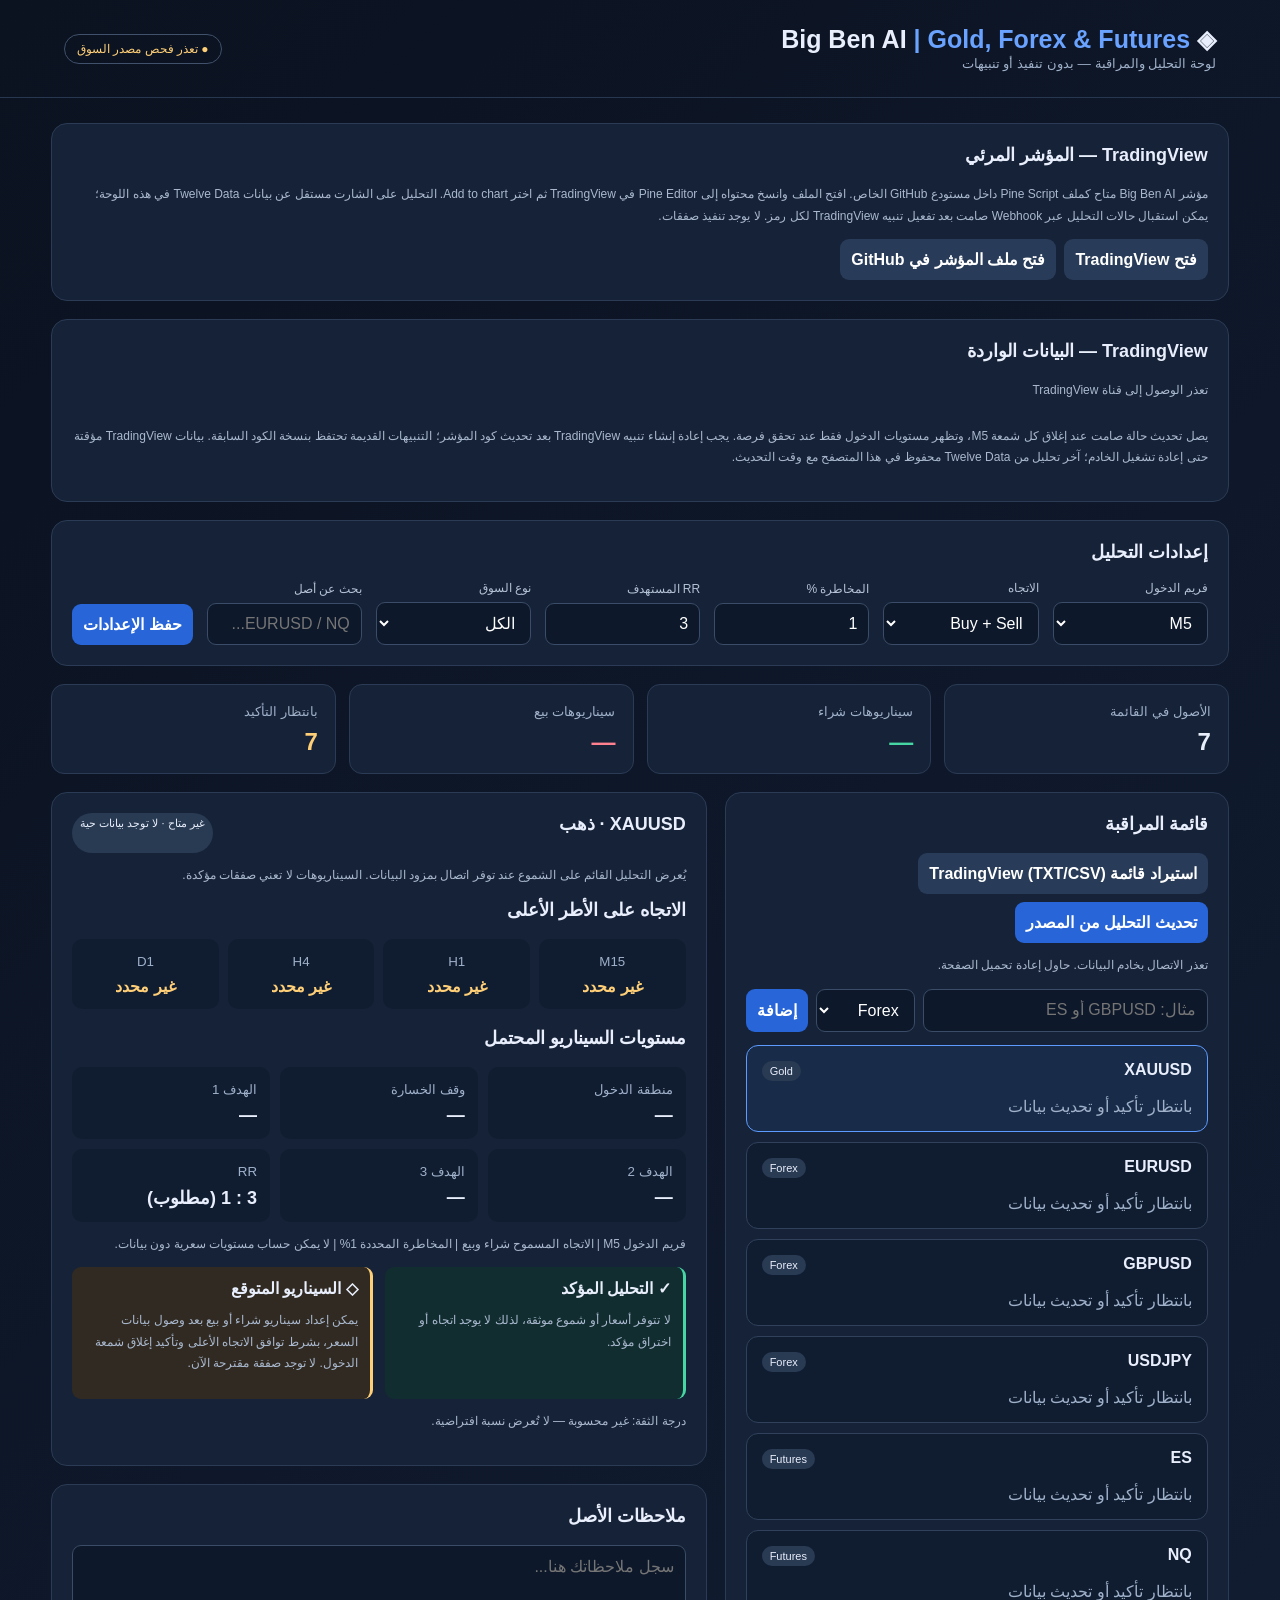
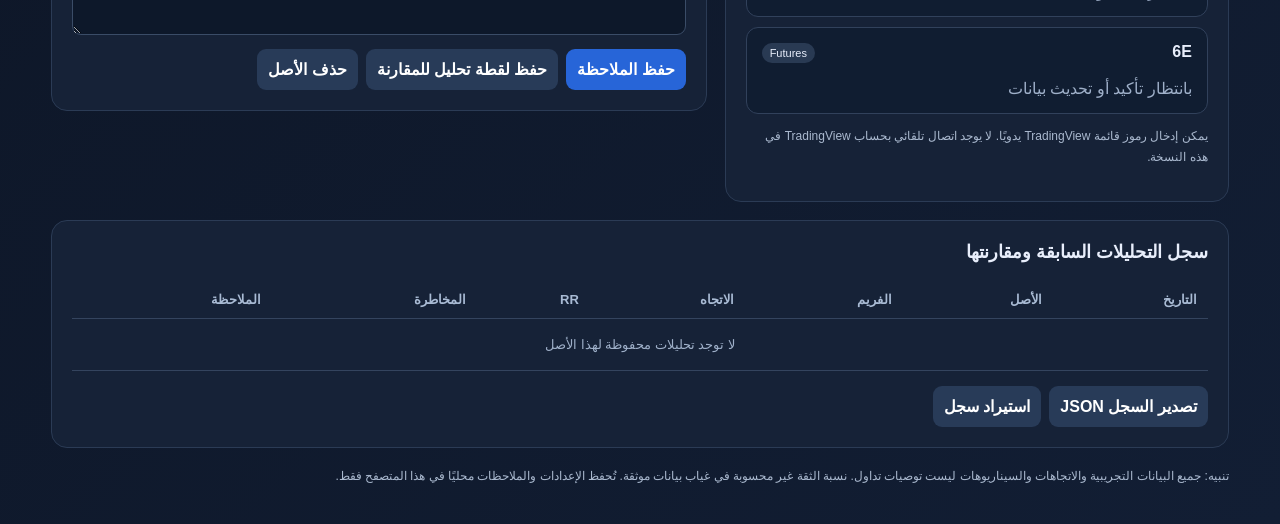
==== commit 2d43d2f4: "Keep last market analyses across page reloads with timestamp; clarify stale results and WAIT state" ====
--- a/index.html
+++ b/index.html
@@ -1,6 +1,6 @@
 <!doctype html><html lang="ar" dir="rtl"><head><meta charset="utf-8"><meta name="viewport" content="width=device-width,initial-scale=1"><title>Big Ben AI | Gold, Forex & Futures</title><style>
 :root{font-family:Tahoma,Arial,sans-serif;color:#e8eefb;background:#0b1220}*{box-sizing:border-box}body{margin:0;background:linear-gradient(135deg,#0b1220,#121e34);min-height:100vh}header{padding:25px 5%;border-bottom:1px solid #283750;display:flex;justify-content:space-between;align-items:center;gap:12px;flex-wrap:wrap}h1{margin:0;font-size:25px}small,.muted{color:#9fb0c9}.pill{border:1px solid #40516b;padding:7px 12px;border-radius:20px;font-size:12px}.wrap{max-width:1400px;margin:auto;padding:25px 4%}.panel{background:#162237;border:1px solid #2b3b55;border-radius:16px;padding:20px;margin-bottom:18px}h2{font-size:18px;margin:0 0 18px}.controls{display:flex;flex-wrap:wrap;gap:14px;align-items:end}.field{display:flex;flex-direction:column;gap:7px;min-width:120px;flex:1}label{font-size:12px;color:#b4c2d6}input,select,textarea,button{background:#0d182a;border:1px solid #3a4c67;color:#fff;border-radius:9px;padding:11px;font:inherit}button{cursor:pointer;background:#2765d8;border:0;font-weight:bold}button.secondary{background:#283b58}button:hover{filter:brightness(1.15)}.metrics{display:grid;grid-template-columns:repeat(4,1fr);gap:13px}.metric{padding:17px;background:#162237;border:1px solid #2b3b55;border-radius:13px}.metric strong{display:block;font-size:24px;margin-top:8px}.grid{display:grid;grid-template-columns:1fr 1.3fr;gap:18px}.assets{display:grid;gap:10px}.asset{padding:15px;background:#101d31;border:1px solid #31415b;border-radius:12px;cursor:pointer}.asset.active{border-color:#5d9bff;background:#182b49}.asset-top{display:flex;justify-content:space-between;gap:10px}.green{color:#45d6a3}.red{color:#ff8190}.amber{color:#ffcf77}.tag{font-size:11px;padding:4px 8px;border-radius:20px;background:#293a53}.frames{display:grid;grid-template-columns:repeat(4,1fr);gap:9px}.frame{background:#101d31;border-radius:10px;padding:13px;text-align:center}.frame b{display:block;margin-top:7px}.levels{display:grid;grid-template-columns:repeat(3,1fr);gap:10px}.level{background:#101d31;padding:13px;border-radius:10px}.level strong{display:block;margin-top:7px;font-size:18px}.split{display:grid;grid-template-columns:1fr 1fr;gap:12px}.confirmed{border-right:3px solid #45d6a3;padding:12px;background:#112d30;border-radius:9px}.forecast{border-right:3px solid #ffcf77;padding:12px;background:#302a22;border-radius:9px}textarea{width:100%;min-height:90px;resize:vertical}table{width:100%;border-collapse:collapse;font-size:13px}td,th{padding:11px;border-bottom:1px solid #34445e;text-align:right}th{color:#a9bbd4}.scroll{overflow:auto}.note{font-size:12px;line-height:1.8;color:#aab9cf}.toolbar{display:flex;gap:8px;flex-wrap:wrap}.empty{padding:18px;color:#9fb0c9;text-align:center}@media(max-width:900px){.grid,.split{grid-template-columns:1fr}.metrics{grid-template-columns:repeat(2,1fr)}}@media(max-width:500px){.frames,.levels{grid-template-columns:repeat(2,1fr)}.metrics{grid-template-columns:1fr 1fr}header{padding:18px}}
-</style></head><body><header><div><h1>◈ Big Ben AI <span style="color:#69a2ff">| Gold, Forex & Futures</span></h1><small>لوحة التحليل والمراقبة — بدون تنفيذ أو تنبيهات</small></div><span id="marketConnectionBadge" class="pill amber">● جارٍ فحص إعدادات السوق...</span></header><main class="wrap"><section class="panel"><h2>TradingView — المؤشر المرئي</h2><p class="note">مؤشر Big Ben AI متاح كملف Pine Script داخل مستودع GitHub الخاص. افتح الملف وانسخ محتواه إلى Pine Editor في TradingView ثم اختر Add to chart. التحليل على الشارت مستقل عن بيانات Twelve Data في هذه اللوحة؛ يمكن استقبال حالات التحليل عبر Webhook صامت بعد تفعيل تنبيه TradingView لكل رمز. لا يوجد تنفيذ صفقات.</p><div class="toolbar"><button class="secondary" id="openTradingView">فتح TradingView</button><button class="secondary" id="openPine">فتح ملف المؤشر في GitHub</button></div></section><section class="panel"><h2>TradingView — البيانات الواردة</h2><p class="note" id="tvStatus">جاري فحص قناة TradingView...</p><div id="tvEvents" class="assets"></div><p class="note">يصل تحديث حالة صامت عند إغلاق كل شمعة M5، وتظهر مستويات الدخول فقط عند تحقق فرصة. يجب إعادة إنشاء تنبيه TradingView بعد تحديث كود المؤشر؛ التنبيهات القديمة تحتفظ بنسخة الكود السابقة. البيانات مؤقتة حتى إعادة تشغيل الخادم.</p></section><section class="panel"><h2>إعدادات التحليل</h2><div class="controls"><div class="field"><label>فريم الدخول</label><select id="tf"><option>M5</option><option>M1</option><option>M15</option><option>M30</option></select></div><div class="field"><label>الاتجاه</label><select id="direction"><option value="both">Buy + Sell</option><option value="buy">Buy</option><option value="sell">Sell</option></select></div><div class="field"><label>المخاطرة %</label><input id="risk" type="number" min="0.1" max="10" step="0.1" value="1"></div><div class="field"><label>RR المستهدف</label><input id="rr" type="number" min="0.5" max="20" step="0.5" value="3"></div><div class="field"><label>نوع السوق</label><select id="market"><option value="all">الكل</option><option value="forex">Forex</option><option value="futures">Futures</option><option value="gold">Gold</option></select></div><div class="field"><label>بحث عن أصل</label><input id="search" placeholder="EURUSD / NQ..."></div><button id="saveSettings">حفظ الإعدادات</button></div></section><section class="metrics"><div class="metric"><small>الأصول في القائمة</small><strong id="count">0</strong></div><div class="metric"><small>سيناريوهات شراء</small><strong class="green" id="buys">0</strong></div><div class="metric"><small>سيناريوهات بيع</small><strong class="red" id="sells">0</strong></div><div class="metric"><small>بانتظار التأكيد</small><strong class="amber" id="waiting">0</strong></div></section><div style="height:18px"></div><section class="grid"><div class="panel"><h2>قائمة المراقبة</h2><div class="toolbar" style="margin-bottom:12px"><button id="importWatch" class="secondary">استيراد قائمة TradingView (TXT/CSV)</button><input id="watchFile" type="file" accept=".txt,.csv" hidden><button id="refreshMarket">تحديث التحليل من المصدر</button></div><p class="note" id="feedStatus">جاري التحقق من اتصال بيانات السوق...</p><div class="toolbar" style="margin-bottom:13px"><input id="newSymbol" placeholder="مثال: GBPUSD أو ES" style="flex:1;min-width:100px"><select id="newType"><option value="forex">Forex</option><option value="futures">Futures</option></select><button id="add">إضافة</button></div><div id="assets" class="assets"></div><p class="note">يمكن إدخال رموز قائمة TradingView يدويًا. لا يوجد اتصال تلقائي بحساب TradingView في هذه النسخة.</p></div><div><section class="panel"><div class="asset-top"><h2 id="selectedTitle">تفاصيل الأصل</h2><span class="tag" id="status">—</span></div><p class="note">يُعرض التحليل القائم على الشموع عند توفر اتصال بمزود البيانات. السيناريوهات لا تعني صفقات مؤكدة.</p><h2>الاتجاه على الأطر الأعلى</h2><div id="frames" class="frames"></div><div style="height:18px"></div><h2>مستويات السيناريو المحتمل</h2><div id="levels" class="levels"></div><p id="scenarioInfo" class="note"></p><div class="split"><div class="confirmed"><b>✓ التحليل المؤكد</b><p id="confirmed" class="note">لا توجد بيانات مؤكدة.</p></div><div class="forecast"><b>◇ السيناريو المتوقع</b><p id="forecast" class="note">بانتظار بيانات.</p></div></div><p id="confidence" class="note"></p></section><section class="panel"><h2>ملاحظات الأصل</h2><textarea id="notes" placeholder="سجل ملاحظاتك هنا..."></textarea><div class="toolbar" style="margin-top:10px"><button id="saveNote">حفظ الملاحظة</button><button class="secondary" id="snapshot">حفظ لقطة تحليل للمقارنة</button><button class="secondary" id="deleteAsset">حذف الأصل</button></div></section></div></section><section class="panel"><h2>سجل التحليلات السابقة ومقارنتها</h2><div class="scroll"><table><thead><tr><th>التاريخ</th><th>الأصل</th><th>الفريم</th><th>الاتجاه</th><th>RR</th><th>المخاطرة</th><th>الملاحظة</th></tr></thead><tbody id="history"></tbody></table></div><div class="toolbar" style="margin-top:15px"><button class="secondary" id="export">تصدير السجل JSON</button><button class="secondary" id="importButton">استيراد سجل</button><input type="file" id="importFile" accept="application/json" hidden></div></section><p class="note">تنبيه: جميع البيانات التجريبية والاتجاهات والسيناريوهات ليست توصيات تداول. نسبة الثقة غير محسوبة في غياب بيانات موثقة. تُحفظ الإعدادات والملاحظات محليًا في هذا المتصفح فقط.</p></main><script>
-document.getElementById('openTradingView').onclick=()=>window.open('https://www.tradingview.com/chart/','_blank','noopener,noreferrer');document.getElementById('openPine').onclick=()=>window.open('https://github.com/vovovodafone07-dot/big-ben-ai-forex-futures-/blob/main/bigben_tradingview.pine','_blank','noopener,noreferrer');const marketResults={};let feedConnected=false;const key='bigben_dashboard_v1';const defaults=[{symbol:'XAUUSD',type:'gold'},{symbol:'EURUSD',type:'forex'},{symbol:'GBPUSD',type:'forex'},{symbol:'USDJPY',type:'forex'},{symbol:'ES',type:'futures'},{symbol:'NQ',type:'futures'},{symbol:'6E',type:'futures'}];let data;try{data=JSON.parse(localStorage.getItem(key))||{assets:defaults,notes:{},history:[],settings:{}}}catch{data={assets:defaults,notes:{},history:[],settings:{}}}if(!data.assets.some(a=>a.symbol==='XAUUSD'))data.assets.unshift({symbol:'XAUUSD',type:'gold'});let selected=data.assets[0]?.symbol||null;const $=id=>document.getElementById(id);const persist=()=>localStorage.setItem(key,JSON.stringify(data));const safe=s=>String(s??'').replace(/[&<>"']/g,c=>({'&':'&amp;','<':'&lt;','>':'&gt;','"':'&quot;',"'":'&#39;'}[c]));function settings(){return{tf:$('tf').value,direction:$('direction').value,risk:Number($('risk').value),rr:Number($('rr').value),market:$('market').value}}for(const [k,v] of Object.entries(data.settings||{})){if($(k))$(k).value=v}function render(){const s=settings(),q=$('search').value.trim().toUpperCase();let items=data.assets.filter(a=>(s.market==='all'||a.type===s.market)&&a.symbol.includes(q));$('count').textContent=items.length;$('buys').textContent='—';$('sells').textContent='—';$('waiting').textContent=items.length;$('assets').innerHTML=items.length?items.map(a=>`<div class="asset ${selected===a.symbol?'active':''}" data-symbol="${safe(a.symbol)}"><div class="asset-top"><b>${safe(a.symbol)}</b><span class="tag">${a.type==='forex'?'Forex':a.type==='gold'?'Gold':'Futures'}</span></div><p class="muted" style="margin-bottom:0">${marketResults[a.symbol]?.frames?.[settings().tf]?.confirmed?'اختراق مشروط تم رصده':'بانتظار تأكيد أو تحديث بيانات'}</p></div>`).join(''):'<div class="empty">لا توجد أصول مطابقة</div>';$('assets').querySelectorAll('.asset').forEach(el=>el.onclick=()=>{selected=el.dataset.symbol;render()});const a=data.assets.find(x=>x.symbol===selected);$('selectedTitle').textContent=a?`${a.symbol} · ${a.type==='forex'?'فوركس':a.type==='gold'?'ذهب':'فيوتشرز'}`:'اختر أصلًا';$('status').textContent=marketResults[selected]?'بيانات مزود السوق · تحقق من التأخير':'غير متاح · لا توجد بيانات حية';$('frames').innerHTML=['M15','H1','H4','D1'].map(f=>`<div class="frame"><small>${f}</small><b class="amber">غير محدد</b></div>`).join('');$('levels').innerHTML=['منطقة الدخول','وقف الخسارة','الهدف 1','الهدف 2','الهدف 3','RR'].map(x=>`<div class="level"><small>${x}</small><strong>${x==='RR'?safe(s.rr)+' : 1 (مطلوب)':'—'}</strong></div>`).join('');$('scenarioInfo').textContent=`فريم الدخول ${s.tf} | الاتجاه المسموح ${s.direction==='both'?'شراء وبيع':s.direction==='buy'?'شراء':'بيع'} | المخاطرة المحددة ${s.risk}% | لا يمكن حساب مستويات سعرية دون بيانات.`;$('confirmed').textContent='لا تتوفر أسعار أو شموع موثقة، لذلك لا يوجد اتجاه أو اختراق مؤكد.';$('forecast').textContent='يمكن إعداد سيناريو شراء أو بيع بعد وصول بيانات السعر، بشرط توافق الاتجاه الأعلى وتأكيد إغلاق شمعة الدخول. لا توجد صفقة مقترحة الآن.';$('confidence').textContent='درجة الثقة: غير محسوبة — لا تُعرض نسبة افتراضية.';const result=marketResults[selected];if(result){const frame=result.frames[s.tf];$('frames').innerHTML=['M15','H1','H4','D1'].map(f=>`<div class="frame"><small>${f}</small><b>${result.frames[f]?.trend==='buy'?'صاعد':result.frames[f]?.trend==='sell'?'هابط':'محايد'}</b></div>`).join('');const vals=frame?.confirmed?[frame.entry,frame.stop,...frame.targets,s.rr+':1']:['—','—','—','—','—',s.rr+':1'];$('levels').innerHTML=['الدخول','وقف الخسارة','الهدف 1','الهدف 2','الهدف 3','RR'].map((n,i)=>`<div class="level"><small>${n}</small><strong>${vals[i]}</strong></div>`).join('');$('confirmed').textContent=`آخر إغلاق: ${frame?.close??'—'} | اتجاه الفريم: ${frame?.trend??'—'} | تاريخ شمعة المزود: ${frame?.timestamp??'—'}. مصدر: ${result.provider}.`; $('forecast').textContent=frame?.confirmed?'رُصد إغلاق اختراق وفق قواعد SMA10/20 وأعلى/أدنى 20 شمعة؛ المستويات سيناريو حسابي وليست توصية تنفيذ.':'لم يتحقق شرط اختراق الإغلاق المتوافق مع اتجاه المتوسطات أو مرشح الاتجاه المختار. لا توجد مستويات دخول معتمدة.';$('confidence').textContent=frame?.confirmed?'درجة توافق القواعد: 70/100 (درجة إرشادية غير معايرة إحصائياً)':'درجة الثقة: غير محسوبة؛ لا يوجد سيناريو مكتمل.';$('scenarioInfo').textContent=`تاريخ جلب البيانات: ${new Date(result.retrievedAt*1000).toLocaleString('ar-OM')} · قد تكون الأسعار متأخرة · المخاطرة ${s.risk}% إعداد نظري ولا تحسب حجم العقد.`;}$('notes').value=a?(data.notes[a.symbol]||''):'';renderHistory()}
-function renderHistory(){const h=data.history.filter(x=>!selected||x.symbol===selected);$('history').innerHTML=h.length?h.slice().reverse().map(x=>`<tr><td>${safe(x.date)}</td><td>${safe(x.symbol)}</td><td>${safe(x.tf)}</td><td>${safe(x.direction)}</td><td>${safe(x.rr)}</td><td>${safe(x.risk)}%</td><td>${safe(x.note)}</td></tr>`).join(''):'<tr><td colspan="7" class="empty">لا توجد تحليلات محفوظة لهذا الأصل</td></tr>'}['tf','direction','risk','rr','market','search'].forEach(id=>$(id).addEventListener('input',render));$('saveSettings').onclick=()=>{data.settings=settings();persist();alert('تم حفظ الإعدادات محليًا')};$('add').onclick=()=>{const symbol=$('newSymbol').value.trim().toUpperCase().replace(/\s/g,'');if(!/^[A-Z0-9._:!/-]{2,24}$/.test(symbol))return alert('أدخل رمزًا صالحًا');if(data.assets.some(a=>a.symbol===symbol))return alert('الرمز موجود');data.assets.push({symbol,type:$('newType').value});selected=symbol;$('newSymbol').value='';persist();render()};$('saveNote').onclick=()=>{if(!selected)return;data.notes[selected]=$('notes').value;persist();alert('تم حفظ الملاحظة')};$('snapshot').onclick=()=>{if(!selected)return;const s=settings();data.notes[selected]=$('notes').value;data.history.push({symbol:selected,date:new Date().toLocaleString('ar-OM'),tf:s.tf,direction:s.direction,rr:s.rr,risk:s.risk,note:$('notes').value,analysis:marketResults[selected]||null});persist();render();alert('تم حفظ لقطة للمقارنة')};$('deleteAsset').onclick=()=>{if(!selected||!confirm('حذف الأصل من قائمة المراقبة؟'))return;data.assets=data.assets.filter(a=>a.symbol!==selected);selected=data.assets[0]?.symbol||null;persist();render()};$('export').onclick=()=>{const blob=new Blob([JSON.stringify(data,null,2)],{type:'application/json'});const url=URL.createObjectURL(blob),a=document.createElement('a');a.href=url;a.download='bigben-analysis-history.json';a.click();setTimeout(()=>URL.revokeObjectURL(url),1000)};$('importButton').onclick=()=>$('importFile').click();$('importFile').onchange=async e=>{const f=e.target.files[0];if(!f)return;try{const incoming=JSON.parse(await f.text());if(!Array.isArray(incoming.assets)||!Array.isArray(incoming.history))throw Error();data={assets:incoming.assets.filter(a=>a&&typeof a.symbol==='string'&&['forex','futures','gold'].includes(a.type)),notes:incoming.notes||{},history:incoming.history,settings:incoming.settings||{}};selected=data.assets[0]?.symbol||null;persist();location.reload()}catch{alert('ملف غير صالح')}};async function checkFeed(){try{const r=await fetch('/api/status',{cache:'no-store'});const j=await r.json();feedConnected=Boolean(j.connected);$('marketConnectionBadge').textContent=feedConnected?'● مفتاح بيانات السوق مهيأ':'● مفتاح بيانات السوق غير مهيأ';$('feedStatus').textContent=feedConnected?'مفتاح Twelve Data موجود على الخادم. اضغط تحديث السوق للتحقق من استجابة مزود البيانات للرمز المحدد.':'لا يوجد مفتاح بيانات سوق. شغّل الخادم مع TWELVEDATA_API_KEY لتفعيل التحليل.';}catch{feedConnected=false;$('marketConnectionBadge').textContent='● تعذر فحص مصدر السوق';$('feedStatus').textContent='تعذر الاتصال بخادم البيانات. حاول إعادة تحميل الصفحة.';}}$('refreshMarket').onclick=async()=>{if(!feedConnected){await checkFeed();if(!feedConnected){alert('لم يتعرف الخادم على مفتاح البيانات بعد');return;}}const s=settings();const assets=data.assets.filter(a=>a.symbol===selected);$('feedStatus').textContent='جاري تحميل شموع الأصل المحدد وتحليل الأطر الزمنية...';let success=0,failed=[];for(const a of assets){try{const q=new URLSearchParams({symbol:a.symbol,type:a.type,tf:s.tf,rr:s.rr,direction:s.direction});const r=await fetch('/api/analyze?'+q,{cache:'no-store'});const j=await r.json();if(!r.ok)throw Error(j.error);marketResults[a.symbol]=j;success++;}catch(e){failed.push(a.symbol+': '+e.message);}render();}$('marketConnectionBadge').textContent=success?'● تم استقبال بيانات سوق':'● لم تصل بيانات للرمز المحدد';$('feedStatus').textContent=`تم تحديث ${success} أصل محدد. ${failed.length?'تعذر: '+failed.join(' | '):'تحقق من توقيت الشموع وتأخير المزود.'}`;};$('importWatch').onclick=()=>$('watchFile').click();$('watchFile').onchange=async e=>{const file=e.target.files[0];if(!file)return;const content=await file.text();let added=0;for(const raw of content.split(/[\r\n,;\t]+/)){const symbol=raw.trim().replace(/^['"]|['"]$/g,'').toUpperCase();if(!symbol||/^(SYMBOL|TICKER|EXCHANGE)$/i.test(symbol))continue;const base=symbol.split(':').pop().replace(/!$/,'');if(!/^[A-Z0-9._-]{2,20}$/.test(base))continue;const type=/^(XAU|XAG)/.test(base)?'gold':/^[A-Z]{6}$/.test(base)&&!/[0-9]/.test(base)?'forex':'futures';if(!data.assets.some(a=>a.symbol===base)){data.assets.push({symbol:base,type});added++;}}persist();render();alert(`تم استيراد ${added} رمز. تحقق من نوع ورمز كل عقد قبل جلب البيانات؛ تصدير TradingView قد يتضمن رموزاً غير مدعومة.`);};async function refreshTradingView(){try{const r=await fetch('/api/tradingview/latest',{cache:'no-store'});if(!r.ok)throw Error();const j=await r.json();$('tvStatus').textContent=j.connected?'Webhook جاهز (ليس إثبات اتصال TradingView) · الحالات المستلمة: '+j.events.length:'Webhook غير مهيأ';$('tvEvents').innerHTML=j.events.length?j.events.map(x=>'<div class="asset"><b>'+safe(x.symbol)+'</b> · '+(x.signal==='wait'?'WAIT · اتصال مؤكد':safe(x.signal.toUpperCase()))+(x.signal==='wait'?'<p>لا توجد فرصة مكتملة في آخر شمعة M5</p>':'<p>Entry: '+safe(x.entry)+' | SL: '+safe(x.stop)+'</p><p>TP1: '+safe(x.targets[0])+' | TP2: '+safe(x.targets[1])+' | TP3: '+safe(x.targets[2])+'</p>')+'<small>M15 '+safe(x.trends.m15)+' | H1 '+safe(x.trends.h1)+' | H4 '+safe(x.trends.h4)+' | D1 '+safe(x.trends.d1)+' · '+new Date(x.received_at*1000).toLocaleString('ar-OM')+'</small></div>').join(''):'<p class="note">لم تصل أي حالة من TradingView بعد. تأكد من إطار M5، وإدخال رمز Webhook في إعدادات المؤشر، وإنشاء تنبيه جديد من نوع Any alert() function call مع تفعيل Webhook URL. يجب تعطيل إشعارات التطبيق والبريد والصوت فقط، وليس Webhook.</p>';}catch{$('tvStatus').textContent='تعذر الوصول إلى قناة TradingView';}}checkFeed();render();refreshTradingView();setInterval(refreshTradingView,30000);
+</style></head><body><header><div><h1>◈ Big Ben AI <span style="color:#69a2ff">| Gold, Forex & Futures</span></h1><small>لوحة التحليل والمراقبة — بدون تنفيذ أو تنبيهات</small></div><span id="marketConnectionBadge" class="pill amber">● جارٍ فحص إعدادات السوق...</span></header><main class="wrap"><section class="panel"><h2>TradingView — المؤشر المرئي</h2><p class="note">مؤشر Big Ben AI متاح كملف Pine Script داخل مستودع GitHub الخاص. افتح الملف وانسخ محتواه إلى Pine Editor في TradingView ثم اختر Add to chart. التحليل على الشارت مستقل عن بيانات Twelve Data في هذه اللوحة؛ يمكن استقبال حالات التحليل عبر Webhook صامت بعد تفعيل تنبيه TradingView لكل رمز. لا يوجد تنفيذ صفقات.</p><div class="toolbar"><button class="secondary" id="openTradingView">فتح TradingView</button><button class="secondary" id="openPine">فتح ملف المؤشر في GitHub</button></div></section><section class="panel"><h2>TradingView — البيانات الواردة</h2><p class="note" id="tvStatus">جاري فحص قناة TradingView...</p><div id="tvEvents" class="assets"></div><p class="note">يصل تحديث حالة صامت عند إغلاق كل شمعة M5، وتظهر مستويات الدخول فقط عند تحقق فرصة. يجب إعادة إنشاء تنبيه TradingView بعد تحديث كود المؤشر؛ التنبيهات القديمة تحتفظ بنسخة الكود السابقة. بيانات TradingView مؤقتة حتى إعادة تشغيل الخادم؛ آخر تحليل من Twelve Data محفوظ في هذا المتصفح مع وقت التحديث.</p></section><section class="panel"><h2>إعدادات التحليل</h2><div class="controls"><div class="field"><label>فريم الدخول</label><select id="tf"><option>M5</option><option>M1</option><option>M15</option><option>M30</option></select></div><div class="field"><label>الاتجاه</label><select id="direction"><option value="both">Buy + Sell</option><option value="buy">Buy</option><option value="sell">Sell</option></select></div><div class="field"><label>المخاطرة %</label><input id="risk" type="number" min="0.1" max="10" step="0.1" value="1"></div><div class="field"><label>RR المستهدف</label><input id="rr" type="number" min="0.5" max="20" step="0.5" value="3"></div><div class="field"><label>نوع السوق</label><select id="market"><option value="all">الكل</option><option value="forex">Forex</option><option value="futures">Futures</option><option value="gold">Gold</option></select></div><div class="field"><label>بحث عن أصل</label><input id="search" placeholder="EURUSD / NQ..."></div><button id="saveSettings">حفظ الإعدادات</button></div></section><section class="metrics"><div class="metric"><small>الأصول في القائمة</small><strong id="count">0</strong></div><div class="metric"><small>سيناريوهات شراء</small><strong class="green" id="buys">0</strong></div><div class="metric"><small>سيناريوهات بيع</small><strong class="red" id="sells">0</strong></div><div class="metric"><small>بانتظار التأكيد</small><strong class="amber" id="waiting">0</strong></div></section><div style="height:18px"></div><section class="grid"><div class="panel"><h2>قائمة المراقبة</h2><div class="toolbar" style="margin-bottom:12px"><button id="importWatch" class="secondary">استيراد قائمة TradingView (TXT/CSV)</button><input id="watchFile" type="file" accept=".txt,.csv" hidden><button id="refreshMarket">تحديث التحليل من المصدر</button></div><p class="note" id="feedStatus">جاري التحقق من اتصال بيانات السوق...</p><div class="toolbar" style="margin-bottom:13px"><input id="newSymbol" placeholder="مثال: GBPUSD أو ES" style="flex:1;min-width:100px"><select id="newType"><option value="forex">Forex</option><option value="futures">Futures</option></select><button id="add">إضافة</button></div><div id="assets" class="assets"></div><p class="note">يمكن إدخال رموز قائمة TradingView يدويًا. لا يوجد اتصال تلقائي بحساب TradingView في هذه النسخة.</p></div><div><section class="panel"><div class="asset-top"><h2 id="selectedTitle">تفاصيل الأصل</h2><span class="tag" id="status">—</span></div><p class="note">يُعرض التحليل القائم على الشموع عند توفر اتصال بمزود البيانات. السيناريوهات لا تعني صفقات مؤكدة.</p><h2>الاتجاه على الأطر الأعلى</h2><div id="frames" class="frames"></div><div style="height:18px"></div><h2>مستويات السيناريو المحتمل</h2><div id="levels" class="levels"></div><p id="scenarioInfo" class="note"></p><div class="split"><div class="confirmed"><b>✓ التحليل المؤكد</b><p id="confirmed" class="note">لا توجد بيانات مؤكدة.</p></div><div class="forecast"><b>◇ السيناريو المتوقع</b><p id="forecast" class="note">بانتظار بيانات.</p></div></div><p id="confidence" class="note"></p></section><section class="panel"><h2>ملاحظات الأصل</h2><textarea id="notes" placeholder="سجل ملاحظاتك هنا..."></textarea><div class="toolbar" style="margin-top:10px"><button id="saveNote">حفظ الملاحظة</button><button class="secondary" id="snapshot">حفظ لقطة تحليل للمقارنة</button><button class="secondary" id="deleteAsset">حذف الأصل</button></div></section></div></section><section class="panel"><h2>سجل التحليلات السابقة ومقارنتها</h2><div class="scroll"><table><thead><tr><th>التاريخ</th><th>الأصل</th><th>الفريم</th><th>الاتجاه</th><th>RR</th><th>المخاطرة</th><th>الملاحظة</th></tr></thead><tbody id="history"></tbody></table></div><div class="toolbar" style="margin-top:15px"><button class="secondary" id="export">تصدير السجل JSON</button><button class="secondary" id="importButton">استيراد سجل</button><input type="file" id="importFile" accept="application/json" hidden></div></section><p class="note">تنبيه: جميع البيانات التجريبية والاتجاهات والسيناريوهات ليست توصيات تداول. نسبة الثقة غير محسوبة في غياب بيانات موثقة. تُحفظ الإعدادات والملاحظات محليًا في هذا المتصفح فقط.</p></main><script>
+document.getElementById('openTradingView').onclick=()=>window.open('https://www.tradingview.com/chart/','_blank','noopener,noreferrer');document.getElementById('openPine').onclick=()=>window.open('https://github.com/vovovodafone07-dot/big-ben-ai-forex-futures-/blob/main/bigben_tradingview.pine','_blank','noopener,noreferrer');const key='bigben_dashboard_v1';const analysisCacheKey='bigben_analysis_cache_v1';let marketResults={};try{const saved=JSON.parse(localStorage.getItem(analysisCacheKey)||'{}');if(saved&&typeof saved==='object'&&!Array.isArray(saved))marketResults=saved;}catch{}const saveAnalysisCache=()=>{try{localStorage.setItem(analysisCacheKey,JSON.stringify(marketResults));}catch{}};let feedConnected=false;const defaults=[{symbol:'XAUUSD',type:'gold'},{symbol:'EURUSD',type:'forex'},{symbol:'GBPUSD',type:'forex'},{symbol:'USDJPY',type:'forex'},{symbol:'ES',type:'futures'},{symbol:'NQ',type:'futures'},{symbol:'6E',type:'futures'}];let data;try{data=JSON.parse(localStorage.getItem(key))||{assets:defaults,notes:{},history:[],settings:{}}}catch{data={assets:defaults,notes:{},history:[],settings:{}}}if(!data.assets.some(a=>a.symbol==='XAUUSD'))data.assets.unshift({symbol:'XAUUSD',type:'gold'});let selected=data.assets[0]?.symbol||null;const $=id=>document.getElementById(id);const persist=()=>localStorage.setItem(key,JSON.stringify(data));const safe=s=>String(s??'').replace(/[&<>"']/g,c=>({'&':'&amp;','<':'&lt;','>':'&gt;','"':'&quot;',"'":'&#39;'}[c]));function settings(){return{tf:$('tf').value,direction:$('direction').value,risk:Number($('risk').value),rr:Number($('rr').value),market:$('market').value}}for(const [k,v] of Object.entries(data.settings||{})){if($(k))$(k).value=v}function render(){const s=settings(),q=$('search').value.trim().toUpperCase();let items=data.assets.filter(a=>(s.market==='all'||a.type===s.market)&&a.symbol.includes(q));$('count').textContent=items.length;$('buys').textContent='—';$('sells').textContent='—';$('waiting').textContent=items.length;$('assets').innerHTML=items.length?items.map(a=>`<div class="asset ${selected===a.symbol?'active':''}" data-symbol="${safe(a.symbol)}"><div class="asset-top"><b>${safe(a.symbol)}</b><span class="tag">${a.type==='forex'?'Forex':a.type==='gold'?'Gold':'Futures'}</span></div><p class="muted" style="margin-bottom:0">${marketResults[a.symbol]?.frames?.[settings().tf]?.confirmed?'اختراق مشروط تم رصده':'بانتظار تأكيد أو تحديث بيانات'}</p></div>`).join(''):'<div class="empty">لا توجد أصول مطابقة</div>';$('assets').querySelectorAll('.asset').forEach(el=>el.onclick=()=>{selected=el.dataset.symbol;render()});const a=data.assets.find(x=>x.symbol===selected);$('selectedTitle').textContent=a?`${a.symbol} · ${a.type==='forex'?'فوركس':a.type==='gold'?'ذهب':'فيوتشرز'}`:'اختر أصلًا';$('status').textContent=marketResults[selected]?'آخر تحليل محفوظ · تحقق من وقت التحديث':'غير متاح · لا توجد بيانات حية';$('frames').innerHTML=['M15','H1','H4','D1'].map(f=>`<div class="frame"><small>${f}</small><b class="amber">غير محدد</b></div>`).join('');$('levels').innerHTML=['منطقة الدخول','وقف الخسارة','الهدف 1','الهدف 2','الهدف 3','RR'].map(x=>`<div class="level"><small>${x}</small><strong>${x==='RR'?safe(s.rr)+' : 1 (مطلوب)':'—'}</strong></div>`).join('');$('scenarioInfo').textContent=`فريم الدخول ${s.tf} | الاتجاه المسموح ${s.direction==='both'?'شراء وبيع':s.direction==='buy'?'شراء':'بيع'} | المخاطرة المحددة ${s.risk}% | لا يمكن حساب مستويات سعرية دون بيانات.`;$('confirmed').textContent='لا تتوفر أسعار أو شموع موثقة، لذلك لا يوجد اتجاه أو اختراق مؤكد.';$('forecast').textContent='يمكن إعداد سيناريو شراء أو بيع بعد وصول بيانات السعر، بشرط توافق الاتجاه الأعلى وتأكيد إغلاق شمعة الدخول. لا توجد صفقة مقترحة الآن.';$('confidence').textContent='درجة الثقة: غير محسوبة — لا تُعرض نسبة افتراضية.';const result=marketResults[selected];if(result){const frame=result.frames[s.tf];$('frames').innerHTML=['M15','H1','H4','D1'].map(f=>`<div class="frame"><small>${f}</small><b>${result.frames[f]?.trend==='buy'?'صاعد':result.frames[f]?.trend==='sell'?'هابط':'محايد'}</b></div>`).join('');const vals=frame?.confirmed?[frame.entry,frame.stop,...frame.targets,s.rr+':1']:['—','—','—','—','—',s.rr+':1'];$('levels').innerHTML=['الدخول','وقف الخسارة','الهدف 1','الهدف 2','الهدف 3','RR'].map((n,i)=>`<div class="level"><small>${n}</small><strong>${vals[i]}</strong></div>`).join('');$('confirmed').textContent=`آخر إغلاق: ${frame?.close??'—'} | اتجاه الفريم: ${frame?.trend??'—'} | تاريخ شمعة المزود: ${frame?.timestamp??'—'}. مصدر: ${result.provider}.`; $('forecast').textContent=frame?.confirmed?'رُصد إغلاق اختراق وفق قواعد SMA10/20 وأعلى/أدنى 20 شمعة؛ المستويات سيناريو حسابي وليست توصية تنفيذ.':'لم يتحقق شرط اختراق الإغلاق المتوافق مع اتجاه المتوسطات أو مرشح الاتجاه المختار. لا توجد مستويات دخول معتمدة.';$('confidence').textContent=frame?.confirmed?'درجة توافق القواعد: 70/100 (درجة إرشادية غير معايرة إحصائياً)':'درجة الثقة: غير محسوبة؛ لا يوجد سيناريو مكتمل.';$('scenarioInfo').textContent=`آخر تحليل محفوظ: ${new Date(result.retrievedAt*1000).toLocaleString('ar-OM')} · قد يكون قديمًا، ولا يعني وجود صفقة مفتوحة · المخاطرة ${s.risk}% إعداد نظري ولا تحسب حجم العقد.`;}$('notes').value=a?(data.notes[a.symbol]||''):'';renderHistory()}
+function renderHistory(){const h=data.history.filter(x=>!selected||x.symbol===selected);$('history').innerHTML=h.length?h.slice().reverse().map(x=>`<tr><td>${safe(x.date)}</td><td>${safe(x.symbol)}</td><td>${safe(x.tf)}</td><td>${safe(x.direction)}</td><td>${safe(x.rr)}</td><td>${safe(x.risk)}%</td><td>${safe(x.note)}</td></tr>`).join(''):'<tr><td colspan="7" class="empty">لا توجد تحليلات محفوظة لهذا الأصل</td></tr>'}['tf','direction','risk','rr','market','search'].forEach(id=>$(id).addEventListener('input',render));$('saveSettings').onclick=()=>{data.settings=settings();persist();alert('تم حفظ الإعدادات محليًا')};$('add').onclick=()=>{const symbol=$('newSymbol').value.trim().toUpperCase().replace(/\s/g,'');if(!/^[A-Z0-9._:!/-]{2,24}$/.test(symbol))return alert('أدخل رمزًا صالحًا');if(data.assets.some(a=>a.symbol===symbol))return alert('الرمز موجود');data.assets.push({symbol,type:$('newType').value});selected=symbol;$('newSymbol').value='';persist();render()};$('saveNote').onclick=()=>{if(!selected)return;data.notes[selected]=$('notes').value;persist();alert('تم حفظ الملاحظة')};$('snapshot').onclick=()=>{if(!selected)return;const s=settings();data.notes[selected]=$('notes').value;data.history.push({symbol:selected,date:new Date().toLocaleString('ar-OM'),tf:s.tf,direction:s.direction,rr:s.rr,risk:s.risk,note:$('notes').value,analysis:marketResults[selected]||null});persist();render();alert('تم حفظ لقطة للمقارنة')};$('deleteAsset').onclick=()=>{if(!selected||!confirm('حذف الأصل من قائمة المراقبة؟'))return;data.assets=data.assets.filter(a=>a.symbol!==selected);selected=data.assets[0]?.symbol||null;persist();render()};$('export').onclick=()=>{const blob=new Blob([JSON.stringify(data,null,2)],{type:'application/json'});const url=URL.createObjectURL(blob),a=document.createElement('a');a.href=url;a.download='bigben-analysis-history.json';a.click();setTimeout(()=>URL.revokeObjectURL(url),1000)};$('importButton').onclick=()=>$('importFile').click();$('importFile').onchange=async e=>{const f=e.target.files[0];if(!f)return;try{const incoming=JSON.parse(await f.text());if(!Array.isArray(incoming.assets)||!Array.isArray(incoming.history))throw Error();data={assets:incoming.assets.filter(a=>a&&typeof a.symbol==='string'&&['forex','futures','gold'].includes(a.type)),notes:incoming.notes||{},history:incoming.history,settings:incoming.settings||{}};selected=data.assets[0]?.symbol||null;persist();location.reload()}catch{alert('ملف غير صالح')}};async function checkFeed(){try{const r=await fetch('/api/status',{cache:'no-store'});const j=await r.json();feedConnected=Boolean(j.connected);$('marketConnectionBadge').textContent=feedConnected?'● مفتاح بيانات السوق مهيأ':'● مفتاح بيانات السوق غير مهيأ';$('feedStatus').textContent=feedConnected?'مفتاح Twelve Data موجود على الخادم. اضغط تحديث السوق للتحقق من استجابة مزود البيانات للرمز المحدد.':'لا يوجد مفتاح بيانات سوق. شغّل الخادم مع TWELVEDATA_API_KEY لتفعيل التحليل.';}catch{feedConnected=false;$('marketConnectionBadge').textContent='● تعذر فحص مصدر السوق';$('feedStatus').textContent='تعذر الاتصال بخادم البيانات. حاول إعادة تحميل الصفحة.';}}$('refreshMarket').onclick=async()=>{if(!feedConnected){await checkFeed();if(!feedConnected){alert('لم يتعرف الخادم على مفتاح البيانات بعد');return;}}const s=settings();const assets=data.assets.filter(a=>a.symbol===selected);$('feedStatus').textContent='جاري تحميل شموع الأصل المحدد وتحليل الأطر الزمنية...';let success=0,failed=[];for(const a of assets){try{const q=new URLSearchParams({symbol:a.symbol,type:a.type,tf:s.tf,rr:s.rr,direction:s.direction});const r=await fetch('/api/analyze?'+q,{cache:'no-store'});const j=await r.json();if(!r.ok)throw Error(j.error);marketResults[a.symbol]=j;saveAnalysisCache();success++;}catch(e){failed.push(a.symbol+': '+e.message);}render();}$('marketConnectionBadge').textContent=success?'● تم استقبال بيانات سوق':'● لم تصل بيانات للرمز المحدد';$('feedStatus').textContent=`تم تحديث ${success} أصل محدد. ${failed.length?'تعذر: '+failed.join(' | '):'تحقق من توقيت الشموع وتأخير المزود.'}`;};$('importWatch').onclick=()=>$('watchFile').click();$('watchFile').onchange=async e=>{const file=e.target.files[0];if(!file)return;const content=await file.text();let added=0;for(const raw of content.split(/[\r\n,;\t]+/)){const symbol=raw.trim().replace(/^['"]|['"]$/g,'').toUpperCase();if(!symbol||/^(SYMBOL|TICKER|EXCHANGE)$/i.test(symbol))continue;const base=symbol.split(':').pop().replace(/!$/,'');if(!/^[A-Z0-9._-]{2,20}$/.test(base))continue;const type=/^(XAU|XAG)/.test(base)?'gold':/^[A-Z]{6}$/.test(base)&&!/[0-9]/.test(base)?'forex':'futures';if(!data.assets.some(a=>a.symbol===base)){data.assets.push({symbol:base,type});added++;}}persist();render();alert(`تم استيراد ${added} رمز. تحقق من نوع ورمز كل عقد قبل جلب البيانات؛ تصدير TradingView قد يتضمن رموزاً غير مدعومة.`);};async function refreshTradingView(){try{const r=await fetch('/api/tradingview/latest',{cache:'no-store'});if(!r.ok)throw Error();const j=await r.json();$('tvStatus').textContent=j.connected?'Webhook جاهز (ليس إثبات اتصال TradingView) · الحالات المستلمة: '+j.events.length:'Webhook غير مهيأ';$('tvEvents').innerHTML=j.events.length?j.events.map(x=>'<div class="asset"><b>'+safe(x.symbol)+'</b> · '+(x.signal==='wait'?'WAIT · آخر حالة مستلمة':safe(x.signal.toUpperCase()))+(x.signal==='wait'?'<p>لا توجد فرصة مكتملة في آخر شمعة M5</p>':'<p>Entry: '+safe(x.entry)+' | SL: '+safe(x.stop)+'</p><p>TP1: '+safe(x.targets[0])+' | TP2: '+safe(x.targets[1])+' | TP3: '+safe(x.targets[2])+'</p>')+'<small>M15 '+safe(x.trends.m15)+' | H1 '+safe(x.trends.h1)+' | H4 '+safe(x.trends.h4)+' | D1 '+safe(x.trends.d1)+' · '+new Date(x.received_at*1000).toLocaleString('ar-OM')+'</small></div>').join(''):'<p class="note">لم تصل أي حالة من TradingView بعد. تأكد من إطار M5، وإدخال رمز Webhook في إعدادات المؤشر، وإنشاء تنبيه جديد من نوع Any alert() function call مع تفعيل Webhook URL. يجب تعطيل إشعارات التطبيق والبريد والصوت فقط، وليس Webhook.</p>';}catch{$('tvStatus').textContent='تعذر الوصول إلى قناة TradingView';}}checkFeed();render();refreshTradingView();setInterval(refreshTradingView,30000);
 </script></body></html>
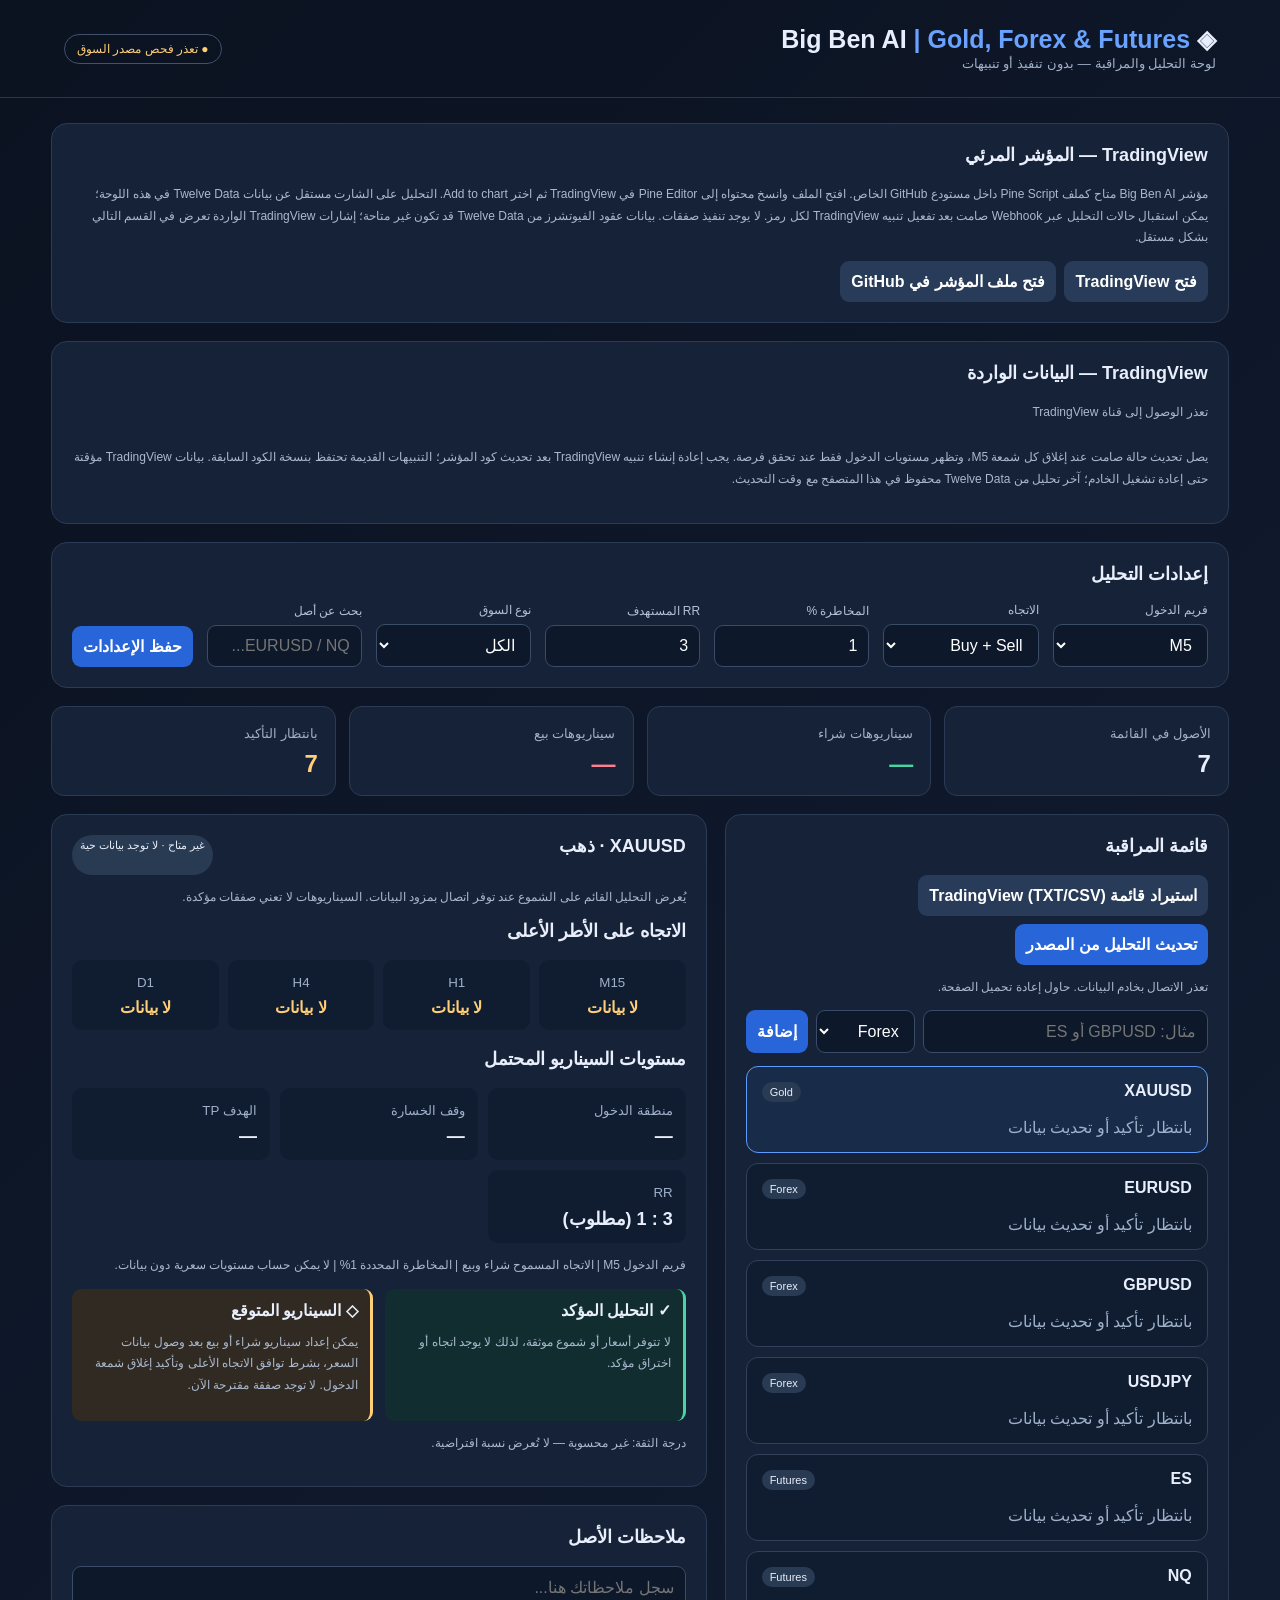
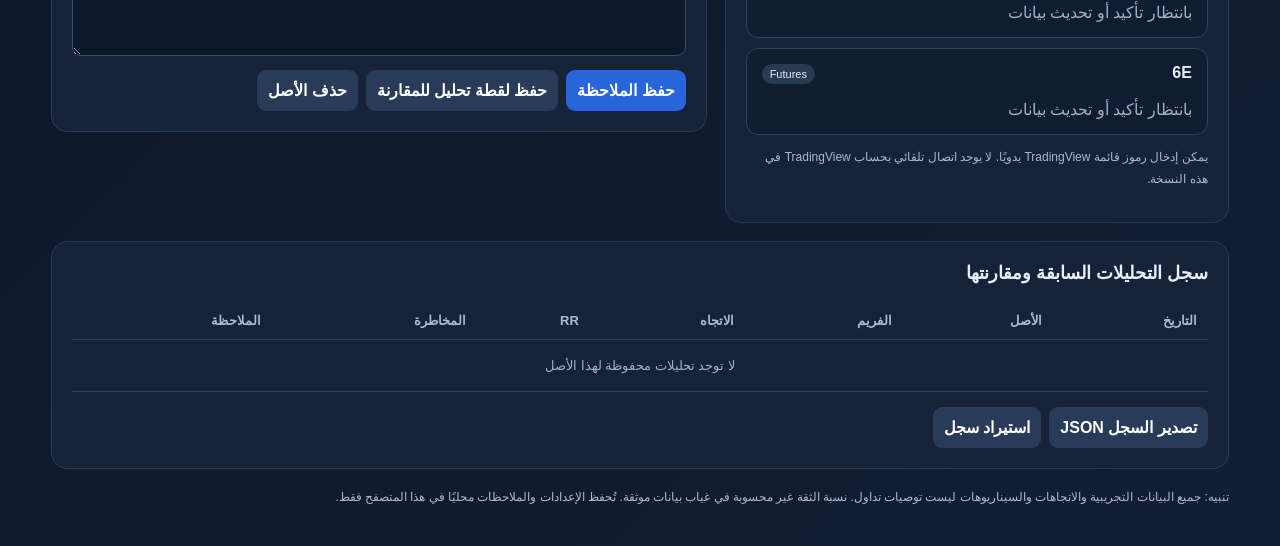
==== commit 8bc3236b: "Fix dashboard single-TP layout and clarify unsupported futures market-data errors" ====
--- a/index.html
+++ b/index.html
@@ -1,6 +1,6 @@
 <!doctype html><html lang="ar" dir="rtl"><head><meta charset="utf-8"><meta name="viewport" content="width=device-width,initial-scale=1"><title>Big Ben AI | Gold, Forex & Futures</title><style>
 :root{font-family:Tahoma,Arial,sans-serif;color:#e8eefb;background:#0b1220}*{box-sizing:border-box}body{margin:0;background:linear-gradient(135deg,#0b1220,#121e34);min-height:100vh}header{padding:25px 5%;border-bottom:1px solid #283750;display:flex;justify-content:space-between;align-items:center;gap:12px;flex-wrap:wrap}h1{margin:0;font-size:25px}small,.muted{color:#9fb0c9}.pill{border:1px solid #40516b;padding:7px 12px;border-radius:20px;font-size:12px}.wrap{max-width:1400px;margin:auto;padding:25px 4%}.panel{background:#162237;border:1px solid #2b3b55;border-radius:16px;padding:20px;margin-bottom:18px}h2{font-size:18px;margin:0 0 18px}.controls{display:flex;flex-wrap:wrap;gap:14px;align-items:end}.field{display:flex;flex-direction:column;gap:7px;min-width:120px;flex:1}label{font-size:12px;color:#b4c2d6}input,select,textarea,button{background:#0d182a;border:1px solid #3a4c67;color:#fff;border-radius:9px;padding:11px;font:inherit}button{cursor:pointer;background:#2765d8;border:0;font-weight:bold}button.secondary{background:#283b58}button:hover{filter:brightness(1.15)}.metrics{display:grid;grid-template-columns:repeat(4,1fr);gap:13px}.metric{padding:17px;background:#162237;border:1px solid #2b3b55;border-radius:13px}.metric strong{display:block;font-size:24px;margin-top:8px}.grid{display:grid;grid-template-columns:1fr 1.3fr;gap:18px}.assets{display:grid;gap:10px}.asset{padding:15px;background:#101d31;border:1px solid #31415b;border-radius:12px;cursor:pointer}.asset.active{border-color:#5d9bff;background:#182b49}.asset-top{display:flex;justify-content:space-between;gap:10px}.green{color:#45d6a3}.red{color:#ff8190}.amber{color:#ffcf77}.tag{font-size:11px;padding:4px 8px;border-radius:20px;background:#293a53}.frames{display:grid;grid-template-columns:repeat(4,1fr);gap:9px}.frame{background:#101d31;border-radius:10px;padding:13px;text-align:center}.frame b{display:block;margin-top:7px}.levels{display:grid;grid-template-columns:repeat(3,1fr);gap:10px}.level{background:#101d31;padding:13px;border-radius:10px}.level strong{display:block;margin-top:7px;font-size:18px}.split{display:grid;grid-template-columns:1fr 1fr;gap:12px}.confirmed{border-right:3px solid #45d6a3;padding:12px;background:#112d30;border-radius:9px}.forecast{border-right:3px solid #ffcf77;padding:12px;background:#302a22;border-radius:9px}textarea{width:100%;min-height:90px;resize:vertical}table{width:100%;border-collapse:collapse;font-size:13px}td,th{padding:11px;border-bottom:1px solid #34445e;text-align:right}th{color:#a9bbd4}.scroll{overflow:auto}.note{font-size:12px;line-height:1.8;color:#aab9cf}.toolbar{display:flex;gap:8px;flex-wrap:wrap}.empty{padding:18px;color:#9fb0c9;text-align:center}@media(max-width:900px){.grid,.split{grid-template-columns:1fr}.metrics{grid-template-columns:repeat(2,1fr)}}@media(max-width:500px){.frames,.levels{grid-template-columns:repeat(2,1fr)}.metrics{grid-template-columns:1fr 1fr}header{padding:18px}}
-</style></head><body><header><div><h1>◈ Big Ben AI <span style="color:#69a2ff">| Gold, Forex & Futures</span></h1><small>لوحة التحليل والمراقبة — بدون تنفيذ أو تنبيهات</small></div><span id="marketConnectionBadge" class="pill amber">● جارٍ فحص إعدادات السوق...</span></header><main class="wrap"><section class="panel"><h2>TradingView — المؤشر المرئي</h2><p class="note">مؤشر Big Ben AI متاح كملف Pine Script داخل مستودع GitHub الخاص. افتح الملف وانسخ محتواه إلى Pine Editor في TradingView ثم اختر Add to chart. التحليل على الشارت مستقل عن بيانات Twelve Data في هذه اللوحة؛ يمكن استقبال حالات التحليل عبر Webhook صامت بعد تفعيل تنبيه TradingView لكل رمز. لا يوجد تنفيذ صفقات.</p><div class="toolbar"><button class="secondary" id="openTradingView">فتح TradingView</button><button class="secondary" id="openPine">فتح ملف المؤشر في GitHub</button></div></section><section class="panel"><h2>TradingView — البيانات الواردة</h2><p class="note" id="tvStatus">جاري فحص قناة TradingView...</p><div id="tvEvents" class="assets"></div><p class="note">يصل تحديث حالة صامت عند إغلاق كل شمعة M5، وتظهر مستويات الدخول فقط عند تحقق فرصة. يجب إعادة إنشاء تنبيه TradingView بعد تحديث كود المؤشر؛ التنبيهات القديمة تحتفظ بنسخة الكود السابقة. بيانات TradingView مؤقتة حتى إعادة تشغيل الخادم؛ آخر تحليل من Twelve Data محفوظ في هذا المتصفح مع وقت التحديث.</p></section><section class="panel"><h2>إعدادات التحليل</h2><div class="controls"><div class="field"><label>فريم الدخول</label><select id="tf"><option>M5</option><option>M1</option><option>M15</option><option>M30</option></select></div><div class="field"><label>الاتجاه</label><select id="direction"><option value="both">Buy + Sell</option><option value="buy">Buy</option><option value="sell">Sell</option></select></div><div class="field"><label>المخاطرة %</label><input id="risk" type="number" min="0.1" max="10" step="0.1" value="1"></div><div class="field"><label>RR المستهدف</label><input id="rr" type="number" min="0.5" max="20" step="0.5" value="3"></div><div class="field"><label>نوع السوق</label><select id="market"><option value="all">الكل</option><option value="forex">Forex</option><option value="futures">Futures</option><option value="gold">Gold</option></select></div><div class="field"><label>بحث عن أصل</label><input id="search" placeholder="EURUSD / NQ..."></div><button id="saveSettings">حفظ الإعدادات</button></div></section><section class="metrics"><div class="metric"><small>الأصول في القائمة</small><strong id="count">0</strong></div><div class="metric"><small>سيناريوهات شراء</small><strong class="green" id="buys">0</strong></div><div class="metric"><small>سيناريوهات بيع</small><strong class="red" id="sells">0</strong></div><div class="metric"><small>بانتظار التأكيد</small><strong class="amber" id="waiting">0</strong></div></section><div style="height:18px"></div><section class="grid"><div class="panel"><h2>قائمة المراقبة</h2><div class="toolbar" style="margin-bottom:12px"><button id="importWatch" class="secondary">استيراد قائمة TradingView (TXT/CSV)</button><input id="watchFile" type="file" accept=".txt,.csv" hidden><button id="refreshMarket">تحديث التحليل من المصدر</button></div><p class="note" id="feedStatus">جاري التحقق من اتصال بيانات السوق...</p><div class="toolbar" style="margin-bottom:13px"><input id="newSymbol" placeholder="مثال: GBPUSD أو ES" style="flex:1;min-width:100px"><select id="newType"><option value="forex">Forex</option><option value="futures">Futures</option></select><button id="add">إضافة</button></div><div id="assets" class="assets"></div><p class="note">يمكن إدخال رموز قائمة TradingView يدويًا. لا يوجد اتصال تلقائي بحساب TradingView في هذه النسخة.</p></div><div><section class="panel"><div class="asset-top"><h2 id="selectedTitle">تفاصيل الأصل</h2><span class="tag" id="status">—</span></div><p class="note">يُعرض التحليل القائم على الشموع عند توفر اتصال بمزود البيانات. السيناريوهات لا تعني صفقات مؤكدة.</p><h2>الاتجاه على الأطر الأعلى</h2><div id="frames" class="frames"></div><div style="height:18px"></div><h2>مستويات السيناريو المحتمل</h2><div id="levels" class="levels"></div><p id="scenarioInfo" class="note"></p><div class="split"><div class="confirmed"><b>✓ التحليل المؤكد</b><p id="confirmed" class="note">لا توجد بيانات مؤكدة.</p></div><div class="forecast"><b>◇ السيناريو المتوقع</b><p id="forecast" class="note">بانتظار بيانات.</p></div></div><p id="confidence" class="note"></p></section><section class="panel"><h2>ملاحظات الأصل</h2><textarea id="notes" placeholder="سجل ملاحظاتك هنا..."></textarea><div class="toolbar" style="margin-top:10px"><button id="saveNote">حفظ الملاحظة</button><button class="secondary" id="snapshot">حفظ لقطة تحليل للمقارنة</button><button class="secondary" id="deleteAsset">حذف الأصل</button></div></section></div></section><section class="panel"><h2>سجل التحليلات السابقة ومقارنتها</h2><div class="scroll"><table><thead><tr><th>التاريخ</th><th>الأصل</th><th>الفريم</th><th>الاتجاه</th><th>RR</th><th>المخاطرة</th><th>الملاحظة</th></tr></thead><tbody id="history"></tbody></table></div><div class="toolbar" style="margin-top:15px"><button class="secondary" id="export">تصدير السجل JSON</button><button class="secondary" id="importButton">استيراد سجل</button><input type="file" id="importFile" accept="application/json" hidden></div></section><p class="note">تنبيه: جميع البيانات التجريبية والاتجاهات والسيناريوهات ليست توصيات تداول. نسبة الثقة غير محسوبة في غياب بيانات موثقة. تُحفظ الإعدادات والملاحظات محليًا في هذا المتصفح فقط.</p></main><script>
-document.getElementById('openTradingView').onclick=()=>window.open('https://www.tradingview.com/chart/','_blank','noopener,noreferrer');document.getElementById('openPine').onclick=()=>window.open('https://github.com/vovovodafone07-dot/big-ben-ai-forex-futures-/blob/main/bigben_tradingview.pine','_blank','noopener,noreferrer');const key='bigben_dashboard_v1';const analysisCacheKey='bigben_analysis_cache_v1';let marketResults={};try{const saved=JSON.parse(localStorage.getItem(analysisCacheKey)||'{}');if(saved&&typeof saved==='object'&&!Array.isArray(saved))marketResults=saved;}catch{}const saveAnalysisCache=()=>{try{localStorage.setItem(analysisCacheKey,JSON.stringify(marketResults));}catch{}};let feedConnected=false;const defaults=[{symbol:'XAUUSD',type:'gold'},{symbol:'EURUSD',type:'forex'},{symbol:'GBPUSD',type:'forex'},{symbol:'USDJPY',type:'forex'},{symbol:'ES',type:'futures'},{symbol:'NQ',type:'futures'},{symbol:'6E',type:'futures'}];let data;try{data=JSON.parse(localStorage.getItem(key))||{assets:defaults,notes:{},history:[],settings:{}}}catch{data={assets:defaults,notes:{},history:[],settings:{}}}if(!data.assets.some(a=>a.symbol==='XAUUSD'))data.assets.unshift({symbol:'XAUUSD',type:'gold'});let selected=data.assets[0]?.symbol||null;const $=id=>document.getElementById(id);const persist=()=>localStorage.setItem(key,JSON.stringify(data));const safe=s=>String(s??'').replace(/[&<>"']/g,c=>({'&':'&amp;','<':'&lt;','>':'&gt;','"':'&quot;',"'":'&#39;'}[c]));function settings(){return{tf:$('tf').value,direction:$('direction').value,risk:Number($('risk').value),rr:Number($('rr').value),market:$('market').value}}for(const [k,v] of Object.entries(data.settings||{})){if($(k))$(k).value=v}function render(){const s=settings(),q=$('search').value.trim().toUpperCase();let items=data.assets.filter(a=>(s.market==='all'||a.type===s.market)&&a.symbol.includes(q));$('count').textContent=items.length;$('buys').textContent='—';$('sells').textContent='—';$('waiting').textContent=items.length;$('assets').innerHTML=items.length?items.map(a=>`<div class="asset ${selected===a.symbol?'active':''}" data-symbol="${safe(a.symbol)}"><div class="asset-top"><b>${safe(a.symbol)}</b><span class="tag">${a.type==='forex'?'Forex':a.type==='gold'?'Gold':'Futures'}</span></div><p class="muted" style="margin-bottom:0">${marketResults[a.symbol]?.frames?.[settings().tf]?.confirmed?'اختراق مشروط تم رصده':'بانتظار تأكيد أو تحديث بيانات'}</p></div>`).join(''):'<div class="empty">لا توجد أصول مطابقة</div>';$('assets').querySelectorAll('.asset').forEach(el=>el.onclick=()=>{selected=el.dataset.symbol;render()});const a=data.assets.find(x=>x.symbol===selected);$('selectedTitle').textContent=a?`${a.symbol} · ${a.type==='forex'?'فوركس':a.type==='gold'?'ذهب':'فيوتشرز'}`:'اختر أصلًا';$('status').textContent=marketResults[selected]?'آخر تحليل محفوظ · تحقق من وقت التحديث':'غير متاح · لا توجد بيانات حية';$('frames').innerHTML=['M15','H1','H4','D1'].map(f=>`<div class="frame"><small>${f}</small><b class="amber">غير محدد</b></div>`).join('');$('levels').innerHTML=['منطقة الدخول','وقف الخسارة','الهدف 1','الهدف 2','الهدف 3','RR'].map(x=>`<div class="level"><small>${x}</small><strong>${x==='RR'?safe(s.rr)+' : 1 (مطلوب)':'—'}</strong></div>`).join('');$('scenarioInfo').textContent=`فريم الدخول ${s.tf} | الاتجاه المسموح ${s.direction==='both'?'شراء وبيع':s.direction==='buy'?'شراء':'بيع'} | المخاطرة المحددة ${s.risk}% | لا يمكن حساب مستويات سعرية دون بيانات.`;$('confirmed').textContent='لا تتوفر أسعار أو شموع موثقة، لذلك لا يوجد اتجاه أو اختراق مؤكد.';$('forecast').textContent='يمكن إعداد سيناريو شراء أو بيع بعد وصول بيانات السعر، بشرط توافق الاتجاه الأعلى وتأكيد إغلاق شمعة الدخول. لا توجد صفقة مقترحة الآن.';$('confidence').textContent='درجة الثقة: غير محسوبة — لا تُعرض نسبة افتراضية.';const result=marketResults[selected];if(result){const frame=result.frames[s.tf];$('frames').innerHTML=['M15','H1','H4','D1'].map(f=>`<div class="frame"><small>${f}</small><b>${result.frames[f]?.trend==='buy'?'صاعد':result.frames[f]?.trend==='sell'?'هابط':'محايد'}</b></div>`).join('');const vals=frame?.confirmed?[frame.entry,frame.stop,...frame.targets,s.rr+':1']:['—','—','—','—','—',s.rr+':1'];$('levels').innerHTML=['الدخول','وقف الخسارة','الهدف 1','الهدف 2','الهدف 3','RR'].map((n,i)=>`<div class="level"><small>${n}</small><strong>${vals[i]}</strong></div>`).join('');$('confirmed').textContent=`آخر إغلاق: ${frame?.close??'—'} | اتجاه الفريم: ${frame?.trend??'—'} | تاريخ شمعة المزود: ${frame?.timestamp??'—'}. مصدر: ${result.provider}.`; $('forecast').textContent=frame?.confirmed?'رُصد إغلاق اختراق وفق قواعد SMA10/20 وأعلى/أدنى 20 شمعة؛ المستويات سيناريو حسابي وليست توصية تنفيذ.':'لم يتحقق شرط اختراق الإغلاق المتوافق مع اتجاه المتوسطات أو مرشح الاتجاه المختار. لا توجد مستويات دخول معتمدة.';$('confidence').textContent=frame?.confirmed?'درجة توافق القواعد: 70/100 (درجة إرشادية غير معايرة إحصائياً)':'درجة الثقة: غير محسوبة؛ لا يوجد سيناريو مكتمل.';$('scenarioInfo').textContent=`آخر تحليل محفوظ: ${new Date(result.retrievedAt*1000).toLocaleString('ar-OM')} · قد يكون قديمًا، ولا يعني وجود صفقة مفتوحة · المخاطرة ${s.risk}% إعداد نظري ولا تحسب حجم العقد.`;}$('notes').value=a?(data.notes[a.symbol]||''):'';renderHistory()}
-function renderHistory(){const h=data.history.filter(x=>!selected||x.symbol===selected);$('history').innerHTML=h.length?h.slice().reverse().map(x=>`<tr><td>${safe(x.date)}</td><td>${safe(x.symbol)}</td><td>${safe(x.tf)}</td><td>${safe(x.direction)}</td><td>${safe(x.rr)}</td><td>${safe(x.risk)}%</td><td>${safe(x.note)}</td></tr>`).join(''):'<tr><td colspan="7" class="empty">لا توجد تحليلات محفوظة لهذا الأصل</td></tr>'}['tf','direction','risk','rr','market','search'].forEach(id=>$(id).addEventListener('input',render));$('saveSettings').onclick=()=>{data.settings=settings();persist();alert('تم حفظ الإعدادات محليًا')};$('add').onclick=()=>{const symbol=$('newSymbol').value.trim().toUpperCase().replace(/\s/g,'');if(!/^[A-Z0-9._:!/-]{2,24}$/.test(symbol))return alert('أدخل رمزًا صالحًا');if(data.assets.some(a=>a.symbol===symbol))return alert('الرمز موجود');data.assets.push({symbol,type:$('newType').value});selected=symbol;$('newSymbol').value='';persist();render()};$('saveNote').onclick=()=>{if(!selected)return;data.notes[selected]=$('notes').value;persist();alert('تم حفظ الملاحظة')};$('snapshot').onclick=()=>{if(!selected)return;const s=settings();data.notes[selected]=$('notes').value;data.history.push({symbol:selected,date:new Date().toLocaleString('ar-OM'),tf:s.tf,direction:s.direction,rr:s.rr,risk:s.risk,note:$('notes').value,analysis:marketResults[selected]||null});persist();render();alert('تم حفظ لقطة للمقارنة')};$('deleteAsset').onclick=()=>{if(!selected||!confirm('حذف الأصل من قائمة المراقبة؟'))return;data.assets=data.assets.filter(a=>a.symbol!==selected);selected=data.assets[0]?.symbol||null;persist();render()};$('export').onclick=()=>{const blob=new Blob([JSON.stringify(data,null,2)],{type:'application/json'});const url=URL.createObjectURL(blob),a=document.createElement('a');a.href=url;a.download='bigben-analysis-history.json';a.click();setTimeout(()=>URL.revokeObjectURL(url),1000)};$('importButton').onclick=()=>$('importFile').click();$('importFile').onchange=async e=>{const f=e.target.files[0];if(!f)return;try{const incoming=JSON.parse(await f.text());if(!Array.isArray(incoming.assets)||!Array.isArray(incoming.history))throw Error();data={assets:incoming.assets.filter(a=>a&&typeof a.symbol==='string'&&['forex','futures','gold'].includes(a.type)),notes:incoming.notes||{},history:incoming.history,settings:incoming.settings||{}};selected=data.assets[0]?.symbol||null;persist();location.reload()}catch{alert('ملف غير صالح')}};async function checkFeed(){try{const r=await fetch('/api/status',{cache:'no-store'});const j=await r.json();feedConnected=Boolean(j.connected);$('marketConnectionBadge').textContent=feedConnected?'● مفتاح بيانات السوق مهيأ':'● مفتاح بيانات السوق غير مهيأ';$('feedStatus').textContent=feedConnected?'مفتاح Twelve Data موجود على الخادم. اضغط تحديث السوق للتحقق من استجابة مزود البيانات للرمز المحدد.':'لا يوجد مفتاح بيانات سوق. شغّل الخادم مع TWELVEDATA_API_KEY لتفعيل التحليل.';}catch{feedConnected=false;$('marketConnectionBadge').textContent='● تعذر فحص مصدر السوق';$('feedStatus').textContent='تعذر الاتصال بخادم البيانات. حاول إعادة تحميل الصفحة.';}}$('refreshMarket').onclick=async()=>{if(!feedConnected){await checkFeed();if(!feedConnected){alert('لم يتعرف الخادم على مفتاح البيانات بعد');return;}}const s=settings();const assets=data.assets.filter(a=>a.symbol===selected);$('feedStatus').textContent='جاري تحميل شموع الأصل المحدد وتحليل الأطر الزمنية...';let success=0,failed=[];for(const a of assets){try{const q=new URLSearchParams({symbol:a.symbol,type:a.type,tf:s.tf,rr:s.rr,direction:s.direction});const r=await fetch('/api/analyze?'+q,{cache:'no-store'});const j=await r.json();if(!r.ok)throw Error(j.error);marketResults[a.symbol]=j;saveAnalysisCache();success++;}catch(e){failed.push(a.symbol+': '+e.message);}render();}$('marketConnectionBadge').textContent=success?'● تم استقبال بيانات سوق':'● لم تصل بيانات للرمز المحدد';$('feedStatus').textContent=`تم تحديث ${success} أصل محدد. ${failed.length?'تعذر: '+failed.join(' | '):'تحقق من توقيت الشموع وتأخير المزود.'}`;};$('importWatch').onclick=()=>$('watchFile').click();$('watchFile').onchange=async e=>{const file=e.target.files[0];if(!file)return;const content=await file.text();let added=0;for(const raw of content.split(/[\r\n,;\t]+/)){const symbol=raw.trim().replace(/^['"]|['"]$/g,'').toUpperCase();if(!symbol||/^(SYMBOL|TICKER|EXCHANGE)$/i.test(symbol))continue;const base=symbol.split(':').pop().replace(/!$/,'');if(!/^[A-Z0-9._-]{2,20}$/.test(base))continue;const type=/^(XAU|XAG)/.test(base)?'gold':/^[A-Z]{6}$/.test(base)&&!/[0-9]/.test(base)?'forex':'futures';if(!data.assets.some(a=>a.symbol===base)){data.assets.push({symbol:base,type});added++;}}persist();render();alert(`تم استيراد ${added} رمز. تحقق من نوع ورمز كل عقد قبل جلب البيانات؛ تصدير TradingView قد يتضمن رموزاً غير مدعومة.`);};async function refreshTradingView(){try{const r=await fetch('/api/tradingview/latest',{cache:'no-store'});if(!r.ok)throw Error();const j=await r.json();$('tvStatus').textContent=j.connected?'Webhook جاهز (ليس إثبات اتصال TradingView) · الحالات المستلمة: '+j.events.length:'Webhook غير مهيأ';$('tvEvents').innerHTML=j.events.length?j.events.map(x=>'<div class="asset"><b>'+safe(x.symbol)+'</b> · '+(x.signal==='wait'?'WAIT · آخر حالة مستلمة':safe(x.signal.toUpperCase()))+(x.signal==='wait'?'<p>لا توجد فرصة مكتملة في آخر شمعة M5</p>':'<p>Entry: '+safe(x.entry)+' | SL: '+safe(x.stop)+'</p><p>TP1: '+safe(x.targets[0])+' | TP2: '+safe(x.targets[1])+' | TP3: '+safe(x.targets[2])+'</p>')+'<small>M15 '+safe(x.trends.m15)+' | H1 '+safe(x.trends.h1)+' | H4 '+safe(x.trends.h4)+' | D1 '+safe(x.trends.d1)+' · '+new Date(x.received_at*1000).toLocaleString('ar-OM')+'</small></div>').join(''):'<p class="note">لم تصل أي حالة من TradingView بعد. تأكد من إطار M5، وإدخال رمز Webhook في إعدادات المؤشر، وإنشاء تنبيه جديد من نوع Any alert() function call مع تفعيل Webhook URL. يجب تعطيل إشعارات التطبيق والبريد والصوت فقط، وليس Webhook.</p>';}catch{$('tvStatus').textContent='تعذر الوصول إلى قناة TradingView';}}checkFeed();render();refreshTradingView();setInterval(refreshTradingView,30000);
+</style></head><body><header><div><h1>◈ Big Ben AI <span style="color:#69a2ff">| Gold, Forex & Futures</span></h1><small>لوحة التحليل والمراقبة — بدون تنفيذ أو تنبيهات</small></div><span id="marketConnectionBadge" class="pill amber">● جارٍ فحص إعدادات السوق...</span></header><main class="wrap"><section class="panel"><h2>TradingView — المؤشر المرئي</h2><p class="note">مؤشر Big Ben AI متاح كملف Pine Script داخل مستودع GitHub الخاص. افتح الملف وانسخ محتواه إلى Pine Editor في TradingView ثم اختر Add to chart. التحليل على الشارت مستقل عن بيانات Twelve Data في هذه اللوحة؛ يمكن استقبال حالات التحليل عبر Webhook صامت بعد تفعيل تنبيه TradingView لكل رمز. لا يوجد تنفيذ صفقات. بيانات عقود الفيوتشرز من Twelve Data قد تكون غير متاحة؛ إشارات TradingView الواردة تعرض في القسم التالي بشكل مستقل.</p><div class="toolbar"><button class="secondary" id="openTradingView">فتح TradingView</button><button class="secondary" id="openPine">فتح ملف المؤشر في GitHub</button></div></section><section class="panel"><h2>TradingView — البيانات الواردة</h2><p class="note" id="tvStatus">جاري فحص قناة TradingView...</p><div id="tvEvents" class="assets"></div><p class="note">يصل تحديث حالة صامت عند إغلاق كل شمعة M5، وتظهر مستويات الدخول فقط عند تحقق فرصة. يجب إعادة إنشاء تنبيه TradingView بعد تحديث كود المؤشر؛ التنبيهات القديمة تحتفظ بنسخة الكود السابقة. بيانات TradingView مؤقتة حتى إعادة تشغيل الخادم؛ آخر تحليل من Twelve Data محفوظ في هذا المتصفح مع وقت التحديث.</p></section><section class="panel"><h2>إعدادات التحليل</h2><div class="controls"><div class="field"><label>فريم الدخول</label><select id="tf"><option>M5</option><option>M1</option><option>M15</option><option>M30</option></select></div><div class="field"><label>الاتجاه</label><select id="direction"><option value="both">Buy + Sell</option><option value="buy">Buy</option><option value="sell">Sell</option></select></div><div class="field"><label>المخاطرة %</label><input id="risk" type="number" min="0.1" max="10" step="0.1" value="1"></div><div class="field"><label>RR المستهدف</label><input id="rr" type="number" min="0.5" max="20" step="0.5" value="3"></div><div class="field"><label>نوع السوق</label><select id="market"><option value="all">الكل</option><option value="forex">Forex</option><option value="futures">Futures</option><option value="gold">Gold</option></select></div><div class="field"><label>بحث عن أصل</label><input id="search" placeholder="EURUSD / NQ..."></div><button id="saveSettings">حفظ الإعدادات</button></div></section><section class="metrics"><div class="metric"><small>الأصول في القائمة</small><strong id="count">0</strong></div><div class="metric"><small>سيناريوهات شراء</small><strong class="green" id="buys">0</strong></div><div class="metric"><small>سيناريوهات بيع</small><strong class="red" id="sells">0</strong></div><div class="metric"><small>بانتظار التأكيد</small><strong class="amber" id="waiting">0</strong></div></section><div style="height:18px"></div><section class="grid"><div class="panel"><h2>قائمة المراقبة</h2><div class="toolbar" style="margin-bottom:12px"><button id="importWatch" class="secondary">استيراد قائمة TradingView (TXT/CSV)</button><input id="watchFile" type="file" accept=".txt,.csv" hidden><button id="refreshMarket">تحديث التحليل من المصدر</button></div><p class="note" id="feedStatus">جاري التحقق من اتصال بيانات السوق...</p><div class="toolbar" style="margin-bottom:13px"><input id="newSymbol" placeholder="مثال: GBPUSD أو ES" style="flex:1;min-width:100px"><select id="newType"><option value="forex">Forex</option><option value="futures">Futures</option></select><button id="add">إضافة</button></div><div id="assets" class="assets"></div><p class="note">يمكن إدخال رموز قائمة TradingView يدويًا. لا يوجد اتصال تلقائي بحساب TradingView في هذه النسخة.</p></div><div><section class="panel"><div class="asset-top"><h2 id="selectedTitle">تفاصيل الأصل</h2><span class="tag" id="status">—</span></div><p class="note">يُعرض التحليل القائم على الشموع عند توفر اتصال بمزود البيانات. السيناريوهات لا تعني صفقات مؤكدة.</p><h2>الاتجاه على الأطر الأعلى</h2><div id="frames" class="frames"></div><div style="height:18px"></div><h2>مستويات السيناريو المحتمل</h2><div id="levels" class="levels"></div><p id="scenarioInfo" class="note"></p><div class="split"><div class="confirmed"><b>✓ التحليل المؤكد</b><p id="confirmed" class="note">لا توجد بيانات مؤكدة.</p></div><div class="forecast"><b>◇ السيناريو المتوقع</b><p id="forecast" class="note">بانتظار بيانات.</p></div></div><p id="confidence" class="note"></p></section><section class="panel"><h2>ملاحظات الأصل</h2><textarea id="notes" placeholder="سجل ملاحظاتك هنا..."></textarea><div class="toolbar" style="margin-top:10px"><button id="saveNote">حفظ الملاحظة</button><button class="secondary" id="snapshot">حفظ لقطة تحليل للمقارنة</button><button class="secondary" id="deleteAsset">حذف الأصل</button></div></section></div></section><section class="panel"><h2>سجل التحليلات السابقة ومقارنتها</h2><div class="scroll"><table><thead><tr><th>التاريخ</th><th>الأصل</th><th>الفريم</th><th>الاتجاه</th><th>RR</th><th>المخاطرة</th><th>الملاحظة</th></tr></thead><tbody id="history"></tbody></table></div><div class="toolbar" style="margin-top:15px"><button class="secondary" id="export">تصدير السجل JSON</button><button class="secondary" id="importButton">استيراد سجل</button><input type="file" id="importFile" accept="application/json" hidden></div></section><p class="note">تنبيه: جميع البيانات التجريبية والاتجاهات والسيناريوهات ليست توصيات تداول. نسبة الثقة غير محسوبة في غياب بيانات موثقة. تُحفظ الإعدادات والملاحظات محليًا في هذا المتصفح فقط.</p></main><script>
+document.getElementById('openTradingView').onclick=()=>window.open('https://www.tradingview.com/chart/','_blank','noopener,noreferrer');document.getElementById('openPine').onclick=()=>window.open('https://github.com/vovovodafone07-dot/big-ben-ai-forex-futures-/blob/main/bigben_tradingview.pine','_blank','noopener,noreferrer');const key='bigben_dashboard_v1';const analysisCacheKey='bigben_analysis_cache_v1';let marketResults={};try{const saved=JSON.parse(localStorage.getItem(analysisCacheKey)||'{}');if(saved&&typeof saved==='object'&&!Array.isArray(saved))marketResults=saved;}catch{}const saveAnalysisCache=()=>{try{localStorage.setItem(analysisCacheKey,JSON.stringify(marketResults));}catch{}};let feedConnected=false;const defaults=[{symbol:'XAUUSD',type:'gold'},{symbol:'EURUSD',type:'forex'},{symbol:'GBPUSD',type:'forex'},{symbol:'USDJPY',type:'forex'},{symbol:'ES',type:'futures'},{symbol:'NQ',type:'futures'},{symbol:'6E',type:'futures'}];let data;try{data=JSON.parse(localStorage.getItem(key))||{assets:defaults,notes:{},history:[],settings:{}}}catch{data={assets:defaults,notes:{},history:[],settings:{}}}if(!data.assets.some(a=>a.symbol==='XAUUSD'))data.assets.unshift({symbol:'XAUUSD',type:'gold'});let selected=data.assets[0]?.symbol||null;const $=id=>document.getElementById(id);const persist=()=>localStorage.setItem(key,JSON.stringify(data));const safe=s=>String(s??'').replace(/[&<>"']/g,c=>({'&':'&amp;','<':'&lt;','>':'&gt;','"':'&quot;',"'":'&#39;'}[c]));function settings(){return{tf:$('tf').value,direction:$('direction').value,risk:Number($('risk').value),rr:Number($('rr').value),market:$('market').value}}for(const [k,v] of Object.entries(data.settings||{})){if($(k))$(k).value=v}function render(){const s=settings(),q=$('search').value.trim().toUpperCase();let items=data.assets.filter(a=>(s.market==='all'||a.type===s.market)&&a.symbol.includes(q));$('count').textContent=items.length;$('buys').textContent='—';$('sells').textContent='—';$('waiting').textContent=items.length;$('assets').innerHTML=items.length?items.map(a=>`<div class="asset ${selected===a.symbol?'active':''}" data-symbol="${safe(a.symbol)}"><div class="asset-top"><b>${safe(a.symbol)}</b><span class="tag">${a.type==='forex'?'Forex':a.type==='gold'?'Gold':'Futures'}</span></div><p class="muted" style="margin-bottom:0">${marketResults[a.symbol]?.frames?.[settings().tf]?.confirmed?'اختراق مشروط تم رصده':'بانتظار تأكيد أو تحديث بيانات'}</p></div>`).join(''):'<div class="empty">لا توجد أصول مطابقة</div>';$('assets').querySelectorAll('.asset').forEach(el=>el.onclick=()=>{selected=el.dataset.symbol;render()});const a=data.assets.find(x=>x.symbol===selected);$('selectedTitle').textContent=a?`${a.symbol} · ${a.type==='forex'?'فوركس':a.type==='gold'?'ذهب':'فيوتشرز'}`:'اختر أصلًا';$('status').textContent=marketResults[selected]?'آخر تحليل محفوظ · تحقق من وقت التحديث':'غير متاح · لا توجد بيانات حية';$('frames').innerHTML=['M15','H1','H4','D1'].map(f=>`<div class="frame"><small>${f}</small><b class="amber">لا بيانات</b></div>`).join('');$('levels').innerHTML=['منطقة الدخول','وقف الخسارة','الهدف TP','RR'].map(x=>`<div class="level"><small>${x}</small><strong>${x==='RR'?safe(s.rr)+' : 1 (مطلوب)':'—'}</strong></div>`).join('');$('scenarioInfo').textContent=`فريم الدخول ${s.tf} | الاتجاه المسموح ${s.direction==='both'?'شراء وبيع':s.direction==='buy'?'شراء':'بيع'} | المخاطرة المحددة ${s.risk}% | لا يمكن حساب مستويات سعرية دون بيانات.`;$('confirmed').textContent='لا تتوفر أسعار أو شموع موثقة، لذلك لا يوجد اتجاه أو اختراق مؤكد.';$('forecast').textContent='يمكن إعداد سيناريو شراء أو بيع بعد وصول بيانات السعر، بشرط توافق الاتجاه الأعلى وتأكيد إغلاق شمعة الدخول. لا توجد صفقة مقترحة الآن.';$('confidence').textContent='درجة الثقة: غير محسوبة — لا تُعرض نسبة افتراضية.';const result=marketResults[selected];if(result){const frame=result.frames[s.tf];$('frames').innerHTML=['M15','H1','H4','D1'].map(f=>`<div class="frame"><small>${f}</small><b>${result.frames[f]?.trend==='buy'?'صاعد':result.frames[f]?.trend==='sell'?'هابط':'محايد'}</b></div>`).join('');const vals=frame?.confirmed?[frame.entry,frame.stop,frame.targets?.at(-1)??'—',s.rr+':1']:['—','—','—',s.rr+':1'];$('levels').innerHTML=['الدخول','وقف الخسارة','الهدف TP','RR'].map((n,i)=>`<div class="level"><small>${n}</small><strong>${vals[i]}</strong></div>`).join('');$('confirmed').textContent=`آخر إغلاق: ${frame?.close??'—'} | اتجاه الفريم: ${frame?.trend??'—'} | تاريخ شمعة المزود: ${frame?.timestamp??'—'}. مصدر: ${result.provider}.`; $('forecast').textContent=frame?.confirmed?'رُصد إغلاق اختراق وفق قواعد SMA10/20 وأعلى/أدنى 20 شمعة؛ المستويات سيناريو حسابي وليست توصية تنفيذ.':'لم يتحقق شرط اختراق الإغلاق المتوافق مع اتجاه المتوسطات أو مرشح الاتجاه المختار. لا توجد مستويات دخول معتمدة.';$('confidence').textContent=frame?.confirmed?'تحققت قواعد الدخول، لكن لا توجد نسبة نجاح موثقة':'درجة الثقة: غير محسوبة؛ لا يوجد سيناريو مكتمل.';$('scenarioInfo').textContent=`آخر تحليل محفوظ: ${new Date(result.retrievedAt*1000).toLocaleString('ar-OM')} · قد يكون قديمًا، ولا يعني وجود صفقة مفتوحة · المخاطرة ${s.risk}% إعداد نظري ولا تحسب حجم العقد.`;}$('notes').value=a?(data.notes[a.symbol]||''):'';renderHistory()}
+function renderHistory(){const h=data.history.filter(x=>!selected||x.symbol===selected);$('history').innerHTML=h.length?h.slice().reverse().map(x=>`<tr><td>${safe(x.date)}</td><td>${safe(x.symbol)}</td><td>${safe(x.tf)}</td><td>${safe(x.direction)}</td><td>${safe(x.rr)}</td><td>${safe(x.risk)}%</td><td>${safe(x.note)}</td></tr>`).join(''):'<tr><td colspan="7" class="empty">لا توجد تحليلات محفوظة لهذا الأصل</td></tr>'}['tf','direction','risk','rr','market','search'].forEach(id=>$(id).addEventListener('input',render));$('saveSettings').onclick=()=>{data.settings=settings();persist();alert('تم حفظ الإعدادات محليًا')};$('add').onclick=()=>{const symbol=$('newSymbol').value.trim().toUpperCase().replace(/\s/g,'');if(!/^[A-Z0-9._:!/-]{2,24}$/.test(symbol))return alert('أدخل رمزًا صالحًا');if(data.assets.some(a=>a.symbol===symbol))return alert('الرمز موجود');data.assets.push({symbol,type:$('newType').value});selected=symbol;$('newSymbol').value='';persist();render()};$('saveNote').onclick=()=>{if(!selected)return;data.notes[selected]=$('notes').value;persist();alert('تم حفظ الملاحظة')};$('snapshot').onclick=()=>{if(!selected)return;const s=settings();data.notes[selected]=$('notes').value;data.history.push({symbol:selected,date:new Date().toLocaleString('ar-OM'),tf:s.tf,direction:s.direction,rr:s.rr,risk:s.risk,note:$('notes').value,analysis:marketResults[selected]||null});persist();render();alert('تم حفظ لقطة للمقارنة')};$('deleteAsset').onclick=()=>{if(!selected||!confirm('حذف الأصل من قائمة المراقبة؟'))return;data.assets=data.assets.filter(a=>a.symbol!==selected);selected=data.assets[0]?.symbol||null;persist();render()};$('export').onclick=()=>{const blob=new Blob([JSON.stringify(data,null,2)],{type:'application/json'});const url=URL.createObjectURL(blob),a=document.createElement('a');a.href=url;a.download='bigben-analysis-history.json';a.click();setTimeout(()=>URL.revokeObjectURL(url),1000)};$('importButton').onclick=()=>$('importFile').click();$('importFile').onchange=async e=>{const f=e.target.files[0];if(!f)return;try{const incoming=JSON.parse(await f.text());if(!Array.isArray(incoming.assets)||!Array.isArray(incoming.history))throw Error();data={assets:incoming.assets.filter(a=>a&&typeof a.symbol==='string'&&['forex','futures','gold'].includes(a.type)),notes:incoming.notes||{},history:incoming.history,settings:incoming.settings||{}};selected=data.assets[0]?.symbol||null;persist();location.reload()}catch{alert('ملف غير صالح')}};async function checkFeed(){try{const r=await fetch('/api/status',{cache:'no-store'});const j=await r.json();feedConnected=Boolean(j.connected);$('marketConnectionBadge').textContent=feedConnected?'● مفتاح بيانات السوق مهيأ':'● مفتاح بيانات السوق غير مهيأ';$('feedStatus').textContent=feedConnected?'مفتاح Twelve Data موجود على الخادم. اضغط تحديث السوق للتحقق من استجابة مزود البيانات للرمز المحدد.':'لا يوجد مفتاح بيانات سوق. شغّل الخادم مع TWELVEDATA_API_KEY لتفعيل التحليل.';}catch{feedConnected=false;$('marketConnectionBadge').textContent='● تعذر فحص مصدر السوق';$('feedStatus').textContent='تعذر الاتصال بخادم البيانات. حاول إعادة تحميل الصفحة.';}}$('refreshMarket').onclick=async()=>{if(!feedConnected){await checkFeed();if(!feedConnected){alert('لم يتعرف الخادم على مفتاح البيانات بعد');return;}}const s=settings();const assets=data.assets.filter(a=>a.symbol===selected);$('feedStatus').textContent='جاري تحميل شموع الأصل المحدد وتحليل الأطر الزمنية...';let success=0,failed=[];for(const a of assets){try{const q=new URLSearchParams({symbol:a.symbol,type:a.type,tf:s.tf,rr:s.rr,direction:s.direction});const r=await fetch('/api/analyze?'+q,{cache:'no-store'});const j=await r.json();if(!r.ok)throw Error(j.error);marketResults[a.symbol]=j;saveAnalysisCache();success++;}catch(e){failed.push(a.symbol+': '+e.message);}render();}$('marketConnectionBadge').textContent=success?'● تم استقبال بيانات سوق':'● لم تصل بيانات للرمز المحدد';$('feedStatus').textContent=`تم تحديث ${success} أصل محدد. ${failed.length?'تعذر: '+failed.join(' | ')+(s.market==='futures'||data.assets.find(a=>a.symbol===selected)?.type==='futures'?' · تنبيه: بيانات العقود غير مدعومة لهذا الرمز من Twelve Data. راقب بيانات TradingView الواردة أعلى الصفحة؛ لا توجد مستويات موثوقة من المزود.':''):'تحقق من توقيت الشموع وتأخير المزود.'}`;};$('importWatch').onclick=()=>$('watchFile').click();$('watchFile').onchange=async e=>{const file=e.target.files[0];if(!file)return;const content=await file.text();let added=0;for(const raw of content.split(/[\r\n,;\t]+/)){const symbol=raw.trim().replace(/^['"]|['"]$/g,'').toUpperCase();if(!symbol||/^(SYMBOL|TICKER|EXCHANGE)$/i.test(symbol))continue;const base=symbol.split(':').pop().replace(/!$/,'');if(!/^[A-Z0-9._-]{2,20}$/.test(base))continue;const type=/^(XAU|XAG)/.test(base)?'gold':/^[A-Z]{6}$/.test(base)&&!/[0-9]/.test(base)?'forex':'futures';if(!data.assets.some(a=>a.symbol===base)){data.assets.push({symbol:base,type});added++;}}persist();render();alert(`تم استيراد ${added} رمز. تحقق من نوع ورمز كل عقد قبل جلب البيانات؛ تصدير TradingView قد يتضمن رموزاً غير مدعومة.`);};async function refreshTradingView(){try{const r=await fetch('/api/tradingview/latest',{cache:'no-store'});if(!r.ok)throw Error();const j=await r.json();$('tvStatus').textContent=j.connected?(j.events.length?'TradingView متصل سابقًا · آخر استقبال: '+new Date(Math.max(...j.events.map(x=>x.received_at))*1000).toLocaleString('ar-OM')+' · '+(Date.now()/1000-Math.max(...j.events.map(x=>x.received_at))>900?'آخر تحديث قديم — تحقق من التنبيه':'تحديث حديث'):'Webhook مهيأ، لكن لم تصل رسائل بعد'):'Webhook غير مهيأ';$('tvEvents').innerHTML=j.events.length?j.events.map(x=>'<div class="asset"><b>'+safe(x.symbol)+'</b> · '+(x.signal==='wait'?'WAIT · لا توجد إشارة جديدة':safe(x.signal.toUpperCase()))+(x.signal==='wait'?'<p>لا توجد فرصة جديدة في آخر شمعة M5؛ هذا لا يعني إغلاق الصفقة السابقة</p>':'<p>Entry: '+safe(x.entry)+' | SL: '+safe(x.stop)+'</p><p>TP: '+safe(x.targets[2])+'</p>')+'<small>M15 '+safe(x.trends.m15)+' | H1 '+safe(x.trends.h1)+' | H4 '+safe(x.trends.h4)+' | D1 '+safe(x.trends.d1)+' · '+new Date(x.received_at*1000).toLocaleString('ar-OM')+'</small></div>').join(''):'<p class="note">لم تصل أي حالة من TradingView بعد أو أُعيد تشغيل الخادم. تأكد من إطار M5، وإدخال رمز Webhook في إعدادات المؤشر، وإنشاء تنبيه جديد من نوع Any alert() function call مع تفعيل Webhook URL. يجب تعطيل إشعارات التطبيق والبريد والصوت فقط، وليس Webhook.</p>';}catch{$('tvStatus').textContent='تعذر الوصول إلى قناة TradingView';}}checkFeed();render();refreshTradingView();setInterval(refreshTradingView,30000);
 </script></body></html>
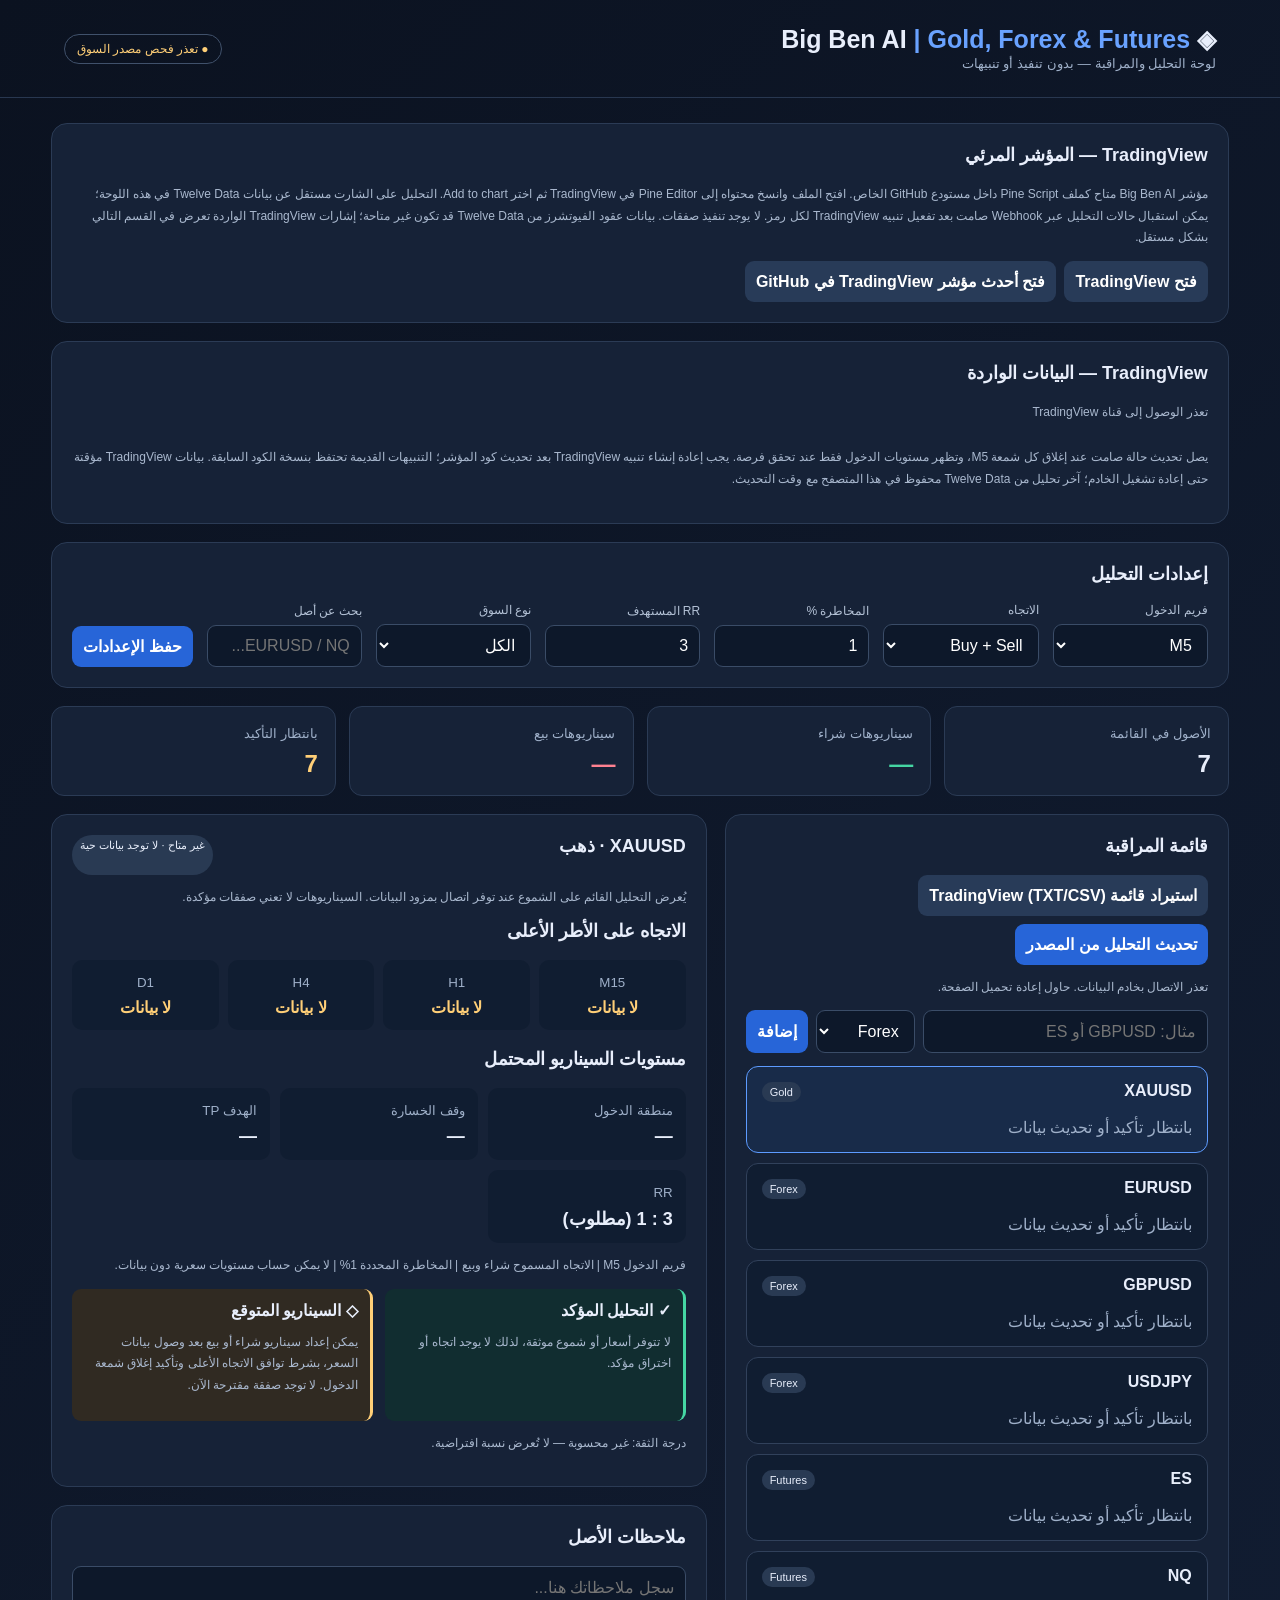
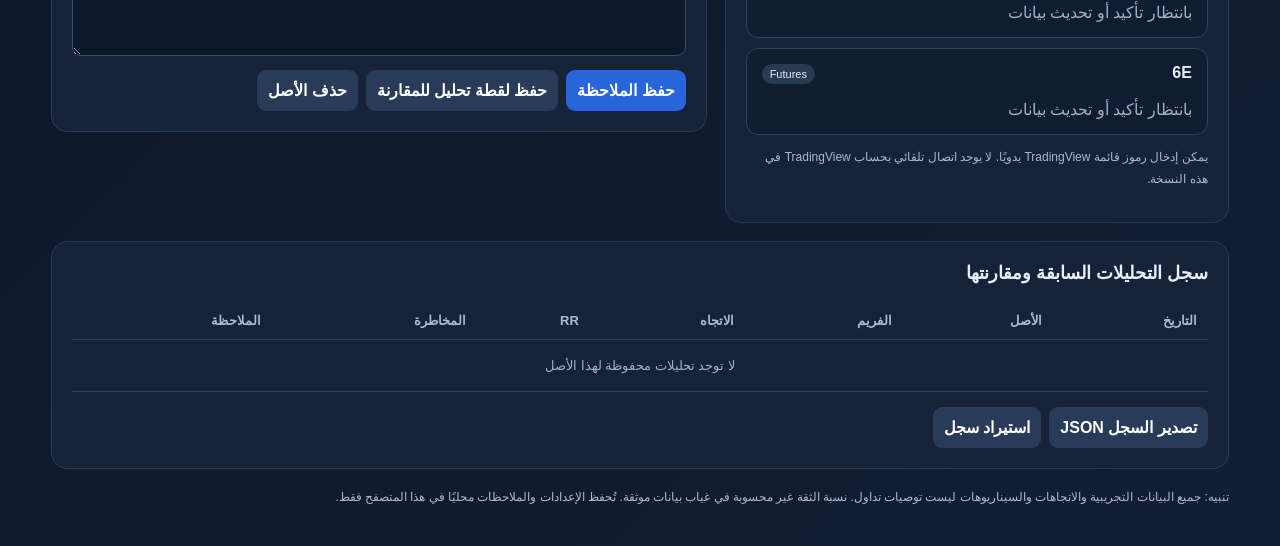
==== commit 308d9276: "Prioritize actual TradingView webhook signals and levels on dashboard, avoid stale futures provider " ====
--- a/index.html
+++ b/index.html
@@ -1,6 +1,6 @@
 <!doctype html><html lang="ar" dir="rtl"><head><meta charset="utf-8"><meta name="viewport" content="width=device-width,initial-scale=1"><title>Big Ben AI | Gold, Forex & Futures</title><style>
 :root{font-family:Tahoma,Arial,sans-serif;color:#e8eefb;background:#0b1220}*{box-sizing:border-box}body{margin:0;background:linear-gradient(135deg,#0b1220,#121e34);min-height:100vh}header{padding:25px 5%;border-bottom:1px solid #283750;display:flex;justify-content:space-between;align-items:center;gap:12px;flex-wrap:wrap}h1{margin:0;font-size:25px}small,.muted{color:#9fb0c9}.pill{border:1px solid #40516b;padding:7px 12px;border-radius:20px;font-size:12px}.wrap{max-width:1400px;margin:auto;padding:25px 4%}.panel{background:#162237;border:1px solid #2b3b55;border-radius:16px;padding:20px;margin-bottom:18px}h2{font-size:18px;margin:0 0 18px}.controls{display:flex;flex-wrap:wrap;gap:14px;align-items:end}.field{display:flex;flex-direction:column;gap:7px;min-width:120px;flex:1}label{font-size:12px;color:#b4c2d6}input,select,textarea,button{background:#0d182a;border:1px solid #3a4c67;color:#fff;border-radius:9px;padding:11px;font:inherit}button{cursor:pointer;background:#2765d8;border:0;font-weight:bold}button.secondary{background:#283b58}button:hover{filter:brightness(1.15)}.metrics{display:grid;grid-template-columns:repeat(4,1fr);gap:13px}.metric{padding:17px;background:#162237;border:1px solid #2b3b55;border-radius:13px}.metric strong{display:block;font-size:24px;margin-top:8px}.grid{display:grid;grid-template-columns:1fr 1.3fr;gap:18px}.assets{display:grid;gap:10px}.asset{padding:15px;background:#101d31;border:1px solid #31415b;border-radius:12px;cursor:pointer}.asset.active{border-color:#5d9bff;background:#182b49}.asset-top{display:flex;justify-content:space-between;gap:10px}.green{color:#45d6a3}.red{color:#ff8190}.amber{color:#ffcf77}.tag{font-size:11px;padding:4px 8px;border-radius:20px;background:#293a53}.frames{display:grid;grid-template-columns:repeat(4,1fr);gap:9px}.frame{background:#101d31;border-radius:10px;padding:13px;text-align:center}.frame b{display:block;margin-top:7px}.levels{display:grid;grid-template-columns:repeat(3,1fr);gap:10px}.level{background:#101d31;padding:13px;border-radius:10px}.level strong{display:block;margin-top:7px;font-size:18px}.split{display:grid;grid-template-columns:1fr 1fr;gap:12px}.confirmed{border-right:3px solid #45d6a3;padding:12px;background:#112d30;border-radius:9px}.forecast{border-right:3px solid #ffcf77;padding:12px;background:#302a22;border-radius:9px}textarea{width:100%;min-height:90px;resize:vertical}table{width:100%;border-collapse:collapse;font-size:13px}td,th{padding:11px;border-bottom:1px solid #34445e;text-align:right}th{color:#a9bbd4}.scroll{overflow:auto}.note{font-size:12px;line-height:1.8;color:#aab9cf}.toolbar{display:flex;gap:8px;flex-wrap:wrap}.empty{padding:18px;color:#9fb0c9;text-align:center}@media(max-width:900px){.grid,.split{grid-template-columns:1fr}.metrics{grid-template-columns:repeat(2,1fr)}}@media(max-width:500px){.frames,.levels{grid-template-columns:repeat(2,1fr)}.metrics{grid-template-columns:1fr 1fr}header{padding:18px}}
-</style></head><body><header><div><h1>◈ Big Ben AI <span style="color:#69a2ff">| Gold, Forex & Futures</span></h1><small>لوحة التحليل والمراقبة — بدون تنفيذ أو تنبيهات</small></div><span id="marketConnectionBadge" class="pill amber">● جارٍ فحص إعدادات السوق...</span></header><main class="wrap"><section class="panel"><h2>TradingView — المؤشر المرئي</h2><p class="note">مؤشر Big Ben AI متاح كملف Pine Script داخل مستودع GitHub الخاص. افتح الملف وانسخ محتواه إلى Pine Editor في TradingView ثم اختر Add to chart. التحليل على الشارت مستقل عن بيانات Twelve Data في هذه اللوحة؛ يمكن استقبال حالات التحليل عبر Webhook صامت بعد تفعيل تنبيه TradingView لكل رمز. لا يوجد تنفيذ صفقات. بيانات عقود الفيوتشرز من Twelve Data قد تكون غير متاحة؛ إشارات TradingView الواردة تعرض في القسم التالي بشكل مستقل.</p><div class="toolbar"><button class="secondary" id="openTradingView">فتح TradingView</button><button class="secondary" id="openPine">فتح ملف المؤشر في GitHub</button></div></section><section class="panel"><h2>TradingView — البيانات الواردة</h2><p class="note" id="tvStatus">جاري فحص قناة TradingView...</p><div id="tvEvents" class="assets"></div><p class="note">يصل تحديث حالة صامت عند إغلاق كل شمعة M5، وتظهر مستويات الدخول فقط عند تحقق فرصة. يجب إعادة إنشاء تنبيه TradingView بعد تحديث كود المؤشر؛ التنبيهات القديمة تحتفظ بنسخة الكود السابقة. بيانات TradingView مؤقتة حتى إعادة تشغيل الخادم؛ آخر تحليل من Twelve Data محفوظ في هذا المتصفح مع وقت التحديث.</p></section><section class="panel"><h2>إعدادات التحليل</h2><div class="controls"><div class="field"><label>فريم الدخول</label><select id="tf"><option>M5</option><option>M1</option><option>M15</option><option>M30</option></select></div><div class="field"><label>الاتجاه</label><select id="direction"><option value="both">Buy + Sell</option><option value="buy">Buy</option><option value="sell">Sell</option></select></div><div class="field"><label>المخاطرة %</label><input id="risk" type="number" min="0.1" max="10" step="0.1" value="1"></div><div class="field"><label>RR المستهدف</label><input id="rr" type="number" min="0.5" max="20" step="0.5" value="3"></div><div class="field"><label>نوع السوق</label><select id="market"><option value="all">الكل</option><option value="forex">Forex</option><option value="futures">Futures</option><option value="gold">Gold</option></select></div><div class="field"><label>بحث عن أصل</label><input id="search" placeholder="EURUSD / NQ..."></div><button id="saveSettings">حفظ الإعدادات</button></div></section><section class="metrics"><div class="metric"><small>الأصول في القائمة</small><strong id="count">0</strong></div><div class="metric"><small>سيناريوهات شراء</small><strong class="green" id="buys">0</strong></div><div class="metric"><small>سيناريوهات بيع</small><strong class="red" id="sells">0</strong></div><div class="metric"><small>بانتظار التأكيد</small><strong class="amber" id="waiting">0</strong></div></section><div style="height:18px"></div><section class="grid"><div class="panel"><h2>قائمة المراقبة</h2><div class="toolbar" style="margin-bottom:12px"><button id="importWatch" class="secondary">استيراد قائمة TradingView (TXT/CSV)</button><input id="watchFile" type="file" accept=".txt,.csv" hidden><button id="refreshMarket">تحديث التحليل من المصدر</button></div><p class="note" id="feedStatus">جاري التحقق من اتصال بيانات السوق...</p><div class="toolbar" style="margin-bottom:13px"><input id="newSymbol" placeholder="مثال: GBPUSD أو ES" style="flex:1;min-width:100px"><select id="newType"><option value="forex">Forex</option><option value="futures">Futures</option></select><button id="add">إضافة</button></div><div id="assets" class="assets"></div><p class="note">يمكن إدخال رموز قائمة TradingView يدويًا. لا يوجد اتصال تلقائي بحساب TradingView في هذه النسخة.</p></div><div><section class="panel"><div class="asset-top"><h2 id="selectedTitle">تفاصيل الأصل</h2><span class="tag" id="status">—</span></div><p class="note">يُعرض التحليل القائم على الشموع عند توفر اتصال بمزود البيانات. السيناريوهات لا تعني صفقات مؤكدة.</p><h2>الاتجاه على الأطر الأعلى</h2><div id="frames" class="frames"></div><div style="height:18px"></div><h2>مستويات السيناريو المحتمل</h2><div id="levels" class="levels"></div><p id="scenarioInfo" class="note"></p><div class="split"><div class="confirmed"><b>✓ التحليل المؤكد</b><p id="confirmed" class="note">لا توجد بيانات مؤكدة.</p></div><div class="forecast"><b>◇ السيناريو المتوقع</b><p id="forecast" class="note">بانتظار بيانات.</p></div></div><p id="confidence" class="note"></p></section><section class="panel"><h2>ملاحظات الأصل</h2><textarea id="notes" placeholder="سجل ملاحظاتك هنا..."></textarea><div class="toolbar" style="margin-top:10px"><button id="saveNote">حفظ الملاحظة</button><button class="secondary" id="snapshot">حفظ لقطة تحليل للمقارنة</button><button class="secondary" id="deleteAsset">حذف الأصل</button></div></section></div></section><section class="panel"><h2>سجل التحليلات السابقة ومقارنتها</h2><div class="scroll"><table><thead><tr><th>التاريخ</th><th>الأصل</th><th>الفريم</th><th>الاتجاه</th><th>RR</th><th>المخاطرة</th><th>الملاحظة</th></tr></thead><tbody id="history"></tbody></table></div><div class="toolbar" style="margin-top:15px"><button class="secondary" id="export">تصدير السجل JSON</button><button class="secondary" id="importButton">استيراد سجل</button><input type="file" id="importFile" accept="application/json" hidden></div></section><p class="note">تنبيه: جميع البيانات التجريبية والاتجاهات والسيناريوهات ليست توصيات تداول. نسبة الثقة غير محسوبة في غياب بيانات موثقة. تُحفظ الإعدادات والملاحظات محليًا في هذا المتصفح فقط.</p></main><script>
-document.getElementById('openTradingView').onclick=()=>window.open('https://www.tradingview.com/chart/','_blank','noopener,noreferrer');document.getElementById('openPine').onclick=()=>window.open('https://github.com/vovovodafone07-dot/big-ben-ai-forex-futures-/blob/main/bigben_tradingview.pine','_blank','noopener,noreferrer');const key='bigben_dashboard_v1';const analysisCacheKey='bigben_analysis_cache_v1';let marketResults={};try{const saved=JSON.parse(localStorage.getItem(analysisCacheKey)||'{}');if(saved&&typeof saved==='object'&&!Array.isArray(saved))marketResults=saved;}catch{}const saveAnalysisCache=()=>{try{localStorage.setItem(analysisCacheKey,JSON.stringify(marketResults));}catch{}};let feedConnected=false;const defaults=[{symbol:'XAUUSD',type:'gold'},{symbol:'EURUSD',type:'forex'},{symbol:'GBPUSD',type:'forex'},{symbol:'USDJPY',type:'forex'},{symbol:'ES',type:'futures'},{symbol:'NQ',type:'futures'},{symbol:'6E',type:'futures'}];let data;try{data=JSON.parse(localStorage.getItem(key))||{assets:defaults,notes:{},history:[],settings:{}}}catch{data={assets:defaults,notes:{},history:[],settings:{}}}if(!data.assets.some(a=>a.symbol==='XAUUSD'))data.assets.unshift({symbol:'XAUUSD',type:'gold'});let selected=data.assets[0]?.symbol||null;const $=id=>document.getElementById(id);const persist=()=>localStorage.setItem(key,JSON.stringify(data));const safe=s=>String(s??'').replace(/[&<>"']/g,c=>({'&':'&amp;','<':'&lt;','>':'&gt;','"':'&quot;',"'":'&#39;'}[c]));function settings(){return{tf:$('tf').value,direction:$('direction').value,risk:Number($('risk').value),rr:Number($('rr').value),market:$('market').value}}for(const [k,v] of Object.entries(data.settings||{})){if($(k))$(k).value=v}function render(){const s=settings(),q=$('search').value.trim().toUpperCase();let items=data.assets.filter(a=>(s.market==='all'||a.type===s.market)&&a.symbol.includes(q));$('count').textContent=items.length;$('buys').textContent='—';$('sells').textContent='—';$('waiting').textContent=items.length;$('assets').innerHTML=items.length?items.map(a=>`<div class="asset ${selected===a.symbol?'active':''}" data-symbol="${safe(a.symbol)}"><div class="asset-top"><b>${safe(a.symbol)}</b><span class="tag">${a.type==='forex'?'Forex':a.type==='gold'?'Gold':'Futures'}</span></div><p class="muted" style="margin-bottom:0">${marketResults[a.symbol]?.frames?.[settings().tf]?.confirmed?'اختراق مشروط تم رصده':'بانتظار تأكيد أو تحديث بيانات'}</p></div>`).join(''):'<div class="empty">لا توجد أصول مطابقة</div>';$('assets').querySelectorAll('.asset').forEach(el=>el.onclick=()=>{selected=el.dataset.symbol;render()});const a=data.assets.find(x=>x.symbol===selected);$('selectedTitle').textContent=a?`${a.symbol} · ${a.type==='forex'?'فوركس':a.type==='gold'?'ذهب':'فيوتشرز'}`:'اختر أصلًا';$('status').textContent=marketResults[selected]?'آخر تحليل محفوظ · تحقق من وقت التحديث':'غير متاح · لا توجد بيانات حية';$('frames').innerHTML=['M15','H1','H4','D1'].map(f=>`<div class="frame"><small>${f}</small><b class="amber">لا بيانات</b></div>`).join('');$('levels').innerHTML=['منطقة الدخول','وقف الخسارة','الهدف TP','RR'].map(x=>`<div class="level"><small>${x}</small><strong>${x==='RR'?safe(s.rr)+' : 1 (مطلوب)':'—'}</strong></div>`).join('');$('scenarioInfo').textContent=`فريم الدخول ${s.tf} | الاتجاه المسموح ${s.direction==='both'?'شراء وبيع':s.direction==='buy'?'شراء':'بيع'} | المخاطرة المحددة ${s.risk}% | لا يمكن حساب مستويات سعرية دون بيانات.`;$('confirmed').textContent='لا تتوفر أسعار أو شموع موثقة، لذلك لا يوجد اتجاه أو اختراق مؤكد.';$('forecast').textContent='يمكن إعداد سيناريو شراء أو بيع بعد وصول بيانات السعر، بشرط توافق الاتجاه الأعلى وتأكيد إغلاق شمعة الدخول. لا توجد صفقة مقترحة الآن.';$('confidence').textContent='درجة الثقة: غير محسوبة — لا تُعرض نسبة افتراضية.';const result=marketResults[selected];if(result){const frame=result.frames[s.tf];$('frames').innerHTML=['M15','H1','H4','D1'].map(f=>`<div class="frame"><small>${f}</small><b>${result.frames[f]?.trend==='buy'?'صاعد':result.frames[f]?.trend==='sell'?'هابط':'محايد'}</b></div>`).join('');const vals=frame?.confirmed?[frame.entry,frame.stop,frame.targets?.at(-1)??'—',s.rr+':1']:['—','—','—',s.rr+':1'];$('levels').innerHTML=['الدخول','وقف الخسارة','الهدف TP','RR'].map((n,i)=>`<div class="level"><small>${n}</small><strong>${vals[i]}</strong></div>`).join('');$('confirmed').textContent=`آخر إغلاق: ${frame?.close??'—'} | اتجاه الفريم: ${frame?.trend??'—'} | تاريخ شمعة المزود: ${frame?.timestamp??'—'}. مصدر: ${result.provider}.`; $('forecast').textContent=frame?.confirmed?'رُصد إغلاق اختراق وفق قواعد SMA10/20 وأعلى/أدنى 20 شمعة؛ المستويات سيناريو حسابي وليست توصية تنفيذ.':'لم يتحقق شرط اختراق الإغلاق المتوافق مع اتجاه المتوسطات أو مرشح الاتجاه المختار. لا توجد مستويات دخول معتمدة.';$('confidence').textContent=frame?.confirmed?'تحققت قواعد الدخول، لكن لا توجد نسبة نجاح موثقة':'درجة الثقة: غير محسوبة؛ لا يوجد سيناريو مكتمل.';$('scenarioInfo').textContent=`آخر تحليل محفوظ: ${new Date(result.retrievedAt*1000).toLocaleString('ar-OM')} · قد يكون قديمًا، ولا يعني وجود صفقة مفتوحة · المخاطرة ${s.risk}% إعداد نظري ولا تحسب حجم العقد.`;}$('notes').value=a?(data.notes[a.symbol]||''):'';renderHistory()}
-function renderHistory(){const h=data.history.filter(x=>!selected||x.symbol===selected);$('history').innerHTML=h.length?h.slice().reverse().map(x=>`<tr><td>${safe(x.date)}</td><td>${safe(x.symbol)}</td><td>${safe(x.tf)}</td><td>${safe(x.direction)}</td><td>${safe(x.rr)}</td><td>${safe(x.risk)}%</td><td>${safe(x.note)}</td></tr>`).join(''):'<tr><td colspan="7" class="empty">لا توجد تحليلات محفوظة لهذا الأصل</td></tr>'}['tf','direction','risk','rr','market','search'].forEach(id=>$(id).addEventListener('input',render));$('saveSettings').onclick=()=>{data.settings=settings();persist();alert('تم حفظ الإعدادات محليًا')};$('add').onclick=()=>{const symbol=$('newSymbol').value.trim().toUpperCase().replace(/\s/g,'');if(!/^[A-Z0-9._:!/-]{2,24}$/.test(symbol))return alert('أدخل رمزًا صالحًا');if(data.assets.some(a=>a.symbol===symbol))return alert('الرمز موجود');data.assets.push({symbol,type:$('newType').value});selected=symbol;$('newSymbol').value='';persist();render()};$('saveNote').onclick=()=>{if(!selected)return;data.notes[selected]=$('notes').value;persist();alert('تم حفظ الملاحظة')};$('snapshot').onclick=()=>{if(!selected)return;const s=settings();data.notes[selected]=$('notes').value;data.history.push({symbol:selected,date:new Date().toLocaleString('ar-OM'),tf:s.tf,direction:s.direction,rr:s.rr,risk:s.risk,note:$('notes').value,analysis:marketResults[selected]||null});persist();render();alert('تم حفظ لقطة للمقارنة')};$('deleteAsset').onclick=()=>{if(!selected||!confirm('حذف الأصل من قائمة المراقبة؟'))return;data.assets=data.assets.filter(a=>a.symbol!==selected);selected=data.assets[0]?.symbol||null;persist();render()};$('export').onclick=()=>{const blob=new Blob([JSON.stringify(data,null,2)],{type:'application/json'});const url=URL.createObjectURL(blob),a=document.createElement('a');a.href=url;a.download='bigben-analysis-history.json';a.click();setTimeout(()=>URL.revokeObjectURL(url),1000)};$('importButton').onclick=()=>$('importFile').click();$('importFile').onchange=async e=>{const f=e.target.files[0];if(!f)return;try{const incoming=JSON.parse(await f.text());if(!Array.isArray(incoming.assets)||!Array.isArray(incoming.history))throw Error();data={assets:incoming.assets.filter(a=>a&&typeof a.symbol==='string'&&['forex','futures','gold'].includes(a.type)),notes:incoming.notes||{},history:incoming.history,settings:incoming.settings||{}};selected=data.assets[0]?.symbol||null;persist();location.reload()}catch{alert('ملف غير صالح')}};async function checkFeed(){try{const r=await fetch('/api/status',{cache:'no-store'});const j=await r.json();feedConnected=Boolean(j.connected);$('marketConnectionBadge').textContent=feedConnected?'● مفتاح بيانات السوق مهيأ':'● مفتاح بيانات السوق غير مهيأ';$('feedStatus').textContent=feedConnected?'مفتاح Twelve Data موجود على الخادم. اضغط تحديث السوق للتحقق من استجابة مزود البيانات للرمز المحدد.':'لا يوجد مفتاح بيانات سوق. شغّل الخادم مع TWELVEDATA_API_KEY لتفعيل التحليل.';}catch{feedConnected=false;$('marketConnectionBadge').textContent='● تعذر فحص مصدر السوق';$('feedStatus').textContent='تعذر الاتصال بخادم البيانات. حاول إعادة تحميل الصفحة.';}}$('refreshMarket').onclick=async()=>{if(!feedConnected){await checkFeed();if(!feedConnected){alert('لم يتعرف الخادم على مفتاح البيانات بعد');return;}}const s=settings();const assets=data.assets.filter(a=>a.symbol===selected);$('feedStatus').textContent='جاري تحميل شموع الأصل المحدد وتحليل الأطر الزمنية...';let success=0,failed=[];for(const a of assets){try{const q=new URLSearchParams({symbol:a.symbol,type:a.type,tf:s.tf,rr:s.rr,direction:s.direction});const r=await fetch('/api/analyze?'+q,{cache:'no-store'});const j=await r.json();if(!r.ok)throw Error(j.error);marketResults[a.symbol]=j;saveAnalysisCache();success++;}catch(e){failed.push(a.symbol+': '+e.message);}render();}$('marketConnectionBadge').textContent=success?'● تم استقبال بيانات سوق':'● لم تصل بيانات للرمز المحدد';$('feedStatus').textContent=`تم تحديث ${success} أصل محدد. ${failed.length?'تعذر: '+failed.join(' | ')+(s.market==='futures'||data.assets.find(a=>a.symbol===selected)?.type==='futures'?' · تنبيه: بيانات العقود غير مدعومة لهذا الرمز من Twelve Data. راقب بيانات TradingView الواردة أعلى الصفحة؛ لا توجد مستويات موثوقة من المزود.':''):'تحقق من توقيت الشموع وتأخير المزود.'}`;};$('importWatch').onclick=()=>$('watchFile').click();$('watchFile').onchange=async e=>{const file=e.target.files[0];if(!file)return;const content=await file.text();let added=0;for(const raw of content.split(/[\r\n,;\t]+/)){const symbol=raw.trim().replace(/^['"]|['"]$/g,'').toUpperCase();if(!symbol||/^(SYMBOL|TICKER|EXCHANGE)$/i.test(symbol))continue;const base=symbol.split(':').pop().replace(/!$/,'');if(!/^[A-Z0-9._-]{2,20}$/.test(base))continue;const type=/^(XAU|XAG)/.test(base)?'gold':/^[A-Z]{6}$/.test(base)&&!/[0-9]/.test(base)?'forex':'futures';if(!data.assets.some(a=>a.symbol===base)){data.assets.push({symbol:base,type});added++;}}persist();render();alert(`تم استيراد ${added} رمز. تحقق من نوع ورمز كل عقد قبل جلب البيانات؛ تصدير TradingView قد يتضمن رموزاً غير مدعومة.`);};async function refreshTradingView(){try{const r=await fetch('/api/tradingview/latest',{cache:'no-store'});if(!r.ok)throw Error();const j=await r.json();$('tvStatus').textContent=j.connected?(j.events.length?'TradingView متصل سابقًا · آخر استقبال: '+new Date(Math.max(...j.events.map(x=>x.received_at))*1000).toLocaleString('ar-OM')+' · '+(Date.now()/1000-Math.max(...j.events.map(x=>x.received_at))>900?'آخر تحديث قديم — تحقق من التنبيه':'تحديث حديث'):'Webhook مهيأ، لكن لم تصل رسائل بعد'):'Webhook غير مهيأ';$('tvEvents').innerHTML=j.events.length?j.events.map(x=>'<div class="asset"><b>'+safe(x.symbol)+'</b> · '+(x.signal==='wait'?'WAIT · لا توجد إشارة جديدة':safe(x.signal.toUpperCase()))+(x.signal==='wait'?'<p>لا توجد فرصة جديدة في آخر شمعة M5؛ هذا لا يعني إغلاق الصفقة السابقة</p>':'<p>Entry: '+safe(x.entry)+' | SL: '+safe(x.stop)+'</p><p>TP: '+safe(x.targets[2])+'</p>')+'<small>M15 '+safe(x.trends.m15)+' | H1 '+safe(x.trends.h1)+' | H4 '+safe(x.trends.h4)+' | D1 '+safe(x.trends.d1)+' · '+new Date(x.received_at*1000).toLocaleString('ar-OM')+'</small></div>').join(''):'<p class="note">لم تصل أي حالة من TradingView بعد أو أُعيد تشغيل الخادم. تأكد من إطار M5، وإدخال رمز Webhook في إعدادات المؤشر، وإنشاء تنبيه جديد من نوع Any alert() function call مع تفعيل Webhook URL. يجب تعطيل إشعارات التطبيق والبريد والصوت فقط، وليس Webhook.</p>';}catch{$('tvStatus').textContent='تعذر الوصول إلى قناة TradingView';}}checkFeed();render();refreshTradingView();setInterval(refreshTradingView,30000);
+</style></head><body><header><div><h1>◈ Big Ben AI <span style="color:#69a2ff">| Gold, Forex & Futures</span></h1><small>لوحة التحليل والمراقبة — بدون تنفيذ أو تنبيهات</small></div><span id="marketConnectionBadge" class="pill amber">● جارٍ فحص إعدادات السوق...</span></header><main class="wrap"><section class="panel"><h2>TradingView — المؤشر المرئي</h2><p class="note">مؤشر Big Ben AI متاح كملف Pine Script داخل مستودع GitHub الخاص. افتح الملف وانسخ محتواه إلى Pine Editor في TradingView ثم اختر Add to chart. التحليل على الشارت مستقل عن بيانات Twelve Data في هذه اللوحة؛ يمكن استقبال حالات التحليل عبر Webhook صامت بعد تفعيل تنبيه TradingView لكل رمز. لا يوجد تنفيذ صفقات. بيانات عقود الفيوتشرز من Twelve Data قد تكون غير متاحة؛ إشارات TradingView الواردة تعرض في القسم التالي بشكل مستقل.</p><div class="toolbar"><button class="secondary" id="openTradingView">فتح TradingView</button><button class="secondary" id="openPine">فتح أحدث مؤشر TradingView في GitHub</button></div></section><section class="panel"><h2>TradingView — البيانات الواردة</h2><p class="note" id="tvStatus">جاري فحص قناة TradingView...</p><div id="tvEvents" class="assets"></div><p class="note">يصل تحديث حالة صامت عند إغلاق كل شمعة M5، وتظهر مستويات الدخول فقط عند تحقق فرصة. يجب إعادة إنشاء تنبيه TradingView بعد تحديث كود المؤشر؛ التنبيهات القديمة تحتفظ بنسخة الكود السابقة. بيانات TradingView مؤقتة حتى إعادة تشغيل الخادم؛ آخر تحليل من Twelve Data محفوظ في هذا المتصفح مع وقت التحديث.</p></section><section class="panel"><h2>إعدادات التحليل</h2><div class="controls"><div class="field"><label>فريم الدخول</label><select id="tf"><option>M5</option><option>M1</option><option>M15</option><option>M30</option></select></div><div class="field"><label>الاتجاه</label><select id="direction"><option value="both">Buy + Sell</option><option value="buy">Buy</option><option value="sell">Sell</option></select></div><div class="field"><label>المخاطرة %</label><input id="risk" type="number" min="0.1" max="10" step="0.1" value="1"></div><div class="field"><label>RR المستهدف</label><input id="rr" type="number" min="0.5" max="20" step="0.5" value="3"></div><div class="field"><label>نوع السوق</label><select id="market"><option value="all">الكل</option><option value="forex">Forex</option><option value="futures">Futures</option><option value="gold">Gold</option></select></div><div class="field"><label>بحث عن أصل</label><input id="search" placeholder="EURUSD / NQ..."></div><button id="saveSettings">حفظ الإعدادات</button></div></section><section class="metrics"><div class="metric"><small>الأصول في القائمة</small><strong id="count">0</strong></div><div class="metric"><small>سيناريوهات شراء</small><strong class="green" id="buys">0</strong></div><div class="metric"><small>سيناريوهات بيع</small><strong class="red" id="sells">0</strong></div><div class="metric"><small>بانتظار التأكيد</small><strong class="amber" id="waiting">0</strong></div></section><div style="height:18px"></div><section class="grid"><div class="panel"><h2>قائمة المراقبة</h2><div class="toolbar" style="margin-bottom:12px"><button id="importWatch" class="secondary">استيراد قائمة TradingView (TXT/CSV)</button><input id="watchFile" type="file" accept=".txt,.csv" hidden><button id="refreshMarket">تحديث التحليل من المصدر</button></div><p class="note" id="feedStatus">جاري التحقق من اتصال بيانات السوق...</p><div class="toolbar" style="margin-bottom:13px"><input id="newSymbol" placeholder="مثال: GBPUSD أو ES" style="flex:1;min-width:100px"><select id="newType"><option value="forex">Forex</option><option value="futures">Futures</option></select><button id="add">إضافة</button></div><div id="assets" class="assets"></div><p class="note">يمكن إدخال رموز قائمة TradingView يدويًا. لا يوجد اتصال تلقائي بحساب TradingView في هذه النسخة.</p></div><div><section class="panel"><div class="asset-top"><h2 id="selectedTitle">تفاصيل الأصل</h2><span class="tag" id="status">—</span></div><p class="note">يُعرض التحليل القائم على الشموع عند توفر اتصال بمزود البيانات. السيناريوهات لا تعني صفقات مؤكدة.</p><h2>الاتجاه على الأطر الأعلى</h2><div id="frames" class="frames"></div><div style="height:18px"></div><h2>مستويات السيناريو المحتمل</h2><div id="levels" class="levels"></div><p id="scenarioInfo" class="note"></p><div class="split"><div class="confirmed"><b>✓ التحليل المؤكد</b><p id="confirmed" class="note">لا توجد بيانات مؤكدة.</p></div><div class="forecast"><b>◇ السيناريو المتوقع</b><p id="forecast" class="note">بانتظار بيانات.</p></div></div><p id="confidence" class="note"></p></section><section class="panel"><h2>ملاحظات الأصل</h2><textarea id="notes" placeholder="سجل ملاحظاتك هنا..."></textarea><div class="toolbar" style="margin-top:10px"><button id="saveNote">حفظ الملاحظة</button><button class="secondary" id="snapshot">حفظ لقطة تحليل للمقارنة</button><button class="secondary" id="deleteAsset">حذف الأصل</button></div></section></div></section><section class="panel"><h2>سجل التحليلات السابقة ومقارنتها</h2><div class="scroll"><table><thead><tr><th>التاريخ</th><th>الأصل</th><th>الفريم</th><th>الاتجاه</th><th>RR</th><th>المخاطرة</th><th>الملاحظة</th></tr></thead><tbody id="history"></tbody></table></div><div class="toolbar" style="margin-top:15px"><button class="secondary" id="export">تصدير السجل JSON</button><button class="secondary" id="importButton">استيراد سجل</button><input type="file" id="importFile" accept="application/json" hidden></div></section><p class="note">تنبيه: جميع البيانات التجريبية والاتجاهات والسيناريوهات ليست توصيات تداول. نسبة الثقة غير محسوبة في غياب بيانات موثقة. تُحفظ الإعدادات والملاحظات محليًا في هذا المتصفح فقط.</p></main><script>
+document.getElementById('openTradingView').onclick=()=>window.open('https://www.tradingview.com/chart/','_blank','noopener,noreferrer');document.getElementById('openPine').onclick=()=>window.open('https://github.com/vovovodafone07-dot/big-ben-ai-forex-futures-/blob/fix/read-only-mtf-mnq-alerts/bigben_readonly_mtf_single_tp_v4_1.pine','_blank','noopener,noreferrer');const key='bigben_dashboard_v1';const analysisCacheKey='bigben_analysis_cache_v1';let marketResults={};try{const saved=JSON.parse(localStorage.getItem(analysisCacheKey)||'{}');if(saved&&typeof saved==='object'&&!Array.isArray(saved))marketResults=saved;}catch{}const saveAnalysisCache=()=>{try{localStorage.setItem(analysisCacheKey,JSON.stringify(marketResults));}catch{}};let tvLatest={};let feedConnected=false;const defaults=[{symbol:'XAUUSD',type:'gold'},{symbol:'EURUSD',type:'forex'},{symbol:'GBPUSD',type:'forex'},{symbol:'USDJPY',type:'forex'},{symbol:'ES',type:'futures'},{symbol:'NQ',type:'futures'},{symbol:'6E',type:'futures'}];let data;try{data=JSON.parse(localStorage.getItem(key))||{assets:defaults,notes:{},history:[],settings:{}}}catch{data={assets:defaults,notes:{},history:[],settings:{}}}if(!data.assets.some(a=>a.symbol==='XAUUSD'))data.assets.unshift({symbol:'XAUUSD',type:'gold'});let selected=data.assets[0]?.symbol||null;const $=id=>document.getElementById(id);const persist=()=>localStorage.setItem(key,JSON.stringify(data));const safe=s=>String(s??'').replace(/[&<>"']/g,c=>({'&':'&amp;','<':'&lt;','>':'&gt;','"':'&quot;',"'":'&#39;'}[c]));function settings(){return{tf:$('tf').value,direction:$('direction').value,risk:Number($('risk').value),rr:Number($('rr').value),market:$('market').value}}for(const [k,v] of Object.entries(data.settings||{})){if($(k))$(k).value=v}function render(){const s=settings(),q=$('search').value.trim().toUpperCase();let items=data.assets.filter(a=>(s.market==='all'||a.type===s.market)&&a.symbol.includes(q));$('count').textContent=items.length;$('buys').textContent='—';$('sells').textContent='—';$('waiting').textContent=items.length;$('assets').innerHTML=items.length?items.map(a=>`<div class="asset ${selected===a.symbol?'active':''}" data-symbol="${safe(a.symbol)}"><div class="asset-top"><b>${safe(a.symbol)}</b><span class="tag">${a.type==='forex'?'Forex':a.type==='gold'?'Gold':'Futures'}</span></div><p class="muted" style="margin-bottom:0">${marketResults[a.symbol]?.frames?.[settings().tf]?.confirmed?'اختراق مشروط تم رصده':'بانتظار تأكيد أو تحديث بيانات'}</p></div>`).join(''):'<div class="empty">لا توجد أصول مطابقة</div>';$('assets').querySelectorAll('.asset').forEach(el=>el.onclick=()=>{selected=el.dataset.symbol;render()});const a=data.assets.find(x=>x.symbol===selected);$('selectedTitle').textContent=a?`${a.symbol} · ${a.type==='forex'?'فوركس':a.type==='gold'?'ذهب':'فيوتشرز'}`:'اختر أصلًا';$('status').textContent=marketResults[selected]?'آخر تحليل محفوظ · تحقق من وقت التحديث':'غير متاح · لا توجد بيانات حية';$('frames').innerHTML=['M15','H1','H4','D1'].map(f=>`<div class="frame"><small>${f}</small><b class="amber">لا بيانات</b></div>`).join('');$('levels').innerHTML=['منطقة الدخول','وقف الخسارة','الهدف TP','RR'].map(x=>`<div class="level"><small>${x}</small><strong>${x==='RR'?safe(s.rr)+' : 1 (مطلوب)':'—'}</strong></div>`).join('');$('scenarioInfo').textContent=`فريم الدخول ${s.tf} | الاتجاه المسموح ${s.direction==='both'?'شراء وبيع':s.direction==='buy'?'شراء':'بيع'} | المخاطرة المحددة ${s.risk}% | لا يمكن حساب مستويات سعرية دون بيانات.`;$('confirmed').textContent='لا تتوفر أسعار أو شموع موثقة، لذلك لا يوجد اتجاه أو اختراق مؤكد.';$('forecast').textContent='يمكن إعداد سيناريو شراء أو بيع بعد وصول بيانات السعر، بشرط توافق الاتجاه الأعلى وتأكيد إغلاق شمعة الدخول. لا توجد صفقة مقترحة الآن.';$('confidence').textContent='درجة الثقة: غير محسوبة — لا تُعرض نسبة افتراضية.';const tv=Object.values(tvLatest).find(x=>x.symbol===selected||x.symbol?.split(':').pop()===selected||x.symbol?.split(':').pop()?.replace(/!$/,'')===selected);if(tv){$('status').textContent='TradingView · '+(tv.signal==='wait'?'WAIT':'إشارة '+tv.signal.toUpperCase())+' · '+new Date(tv.received_at*1000).toLocaleString('ar-OM');$('frames').innerHTML=['m15','h1','h4','d1'].map(f=>`<div class="frame"><small>${f.toUpperCase()}</small><b>${tv.trends[f]==='buy'?'صاعد':tv.trends[f]==='sell'?'هابط':'محايد'}</b></div>`).join('');if(tv.signal!=='wait'){$('levels').innerHTML=[['Entry',tv.entry],['SL',tv.stop],['TP',tv.targets?.[2]],['RR',s.rr+':1 (إعداد محلي)']].map(([n,v])=>`<div class="level"><small>${n}</small><strong>${safe(v??'—')}</strong></div>`).join('');$('confirmed').textContent='إشارة '+tv.signal.toUpperCase()+' واردة من مؤشر TradingView. ليست أمر تداول منفذًا.';$('forecast').textContent='هذه مستويات الإشارة المرسلة عند إغلاق شمعة المؤشر. تحقق من حالة الصفقة على الشارت؛ Webhook لا يثبت تحقق TP أو SL.';}else{$('confirmed').textContent='وصل تحديث WAIT من TradingView، ولا توجد صفقة جديدة في هذه الشمعة.';$('forecast').textContent='لا تُعرض مستويات صفقة قديمة باعتبارها صفقة نشطة.';}$('scenarioInfo').textContent='آخر رسالة TradingView: '+new Date(tv.received_at*1000).toLocaleString('ar-OM')+' · إعداد RR في المنصة لا يغير RR داخل Pine Script.';$('confidence').textContent='نسبة نجاح الإشارة غير محسوبة.';}const result=tv?null:marketResults[selected];if(result){const frame=result.frames[s.tf];$('frames').innerHTML=['M15','H1','H4','D1'].map(f=>`<div class="frame"><small>${f}</small><b>${result.frames[f]?.trend==='buy'?'صاعد':result.frames[f]?.trend==='sell'?'هابط':'محايد'}</b></div>`).join('');const vals=frame?.confirmed?[frame.entry,frame.stop,frame.targets?.at(-1)??'—',s.rr+':1']:['—','—','—',s.rr+':1'];$('levels').innerHTML=['الدخول','وقف الخسارة','الهدف TP','RR'].map((n,i)=>`<div class="level"><small>${n}</small><strong>${vals[i]}</strong></div>`).join('');$('confirmed').textContent=`آخر إغلاق: ${frame?.close??'—'} | اتجاه الفريم: ${frame?.trend??'—'} | تاريخ شمعة المزود: ${frame?.timestamp??'—'}. مصدر: ${result.provider}.`; $('forecast').textContent=frame?.confirmed?'رُصد إغلاق اختراق وفق قواعد SMA10/20 وأعلى/أدنى 20 شمعة؛ المستويات سيناريو حسابي وليست توصية تنفيذ.':'لم يتحقق شرط اختراق الإغلاق المتوافق مع اتجاه المتوسطات أو مرشح الاتجاه المختار. لا توجد مستويات دخول معتمدة.';$('confidence').textContent=frame?.confirmed?'تحققت قواعد الدخول، لكن لا توجد نسبة نجاح موثقة':'درجة الثقة: غير محسوبة؛ لا يوجد سيناريو مكتمل.';$('scenarioInfo').textContent=`آخر تحليل محفوظ: ${new Date(result.retrievedAt*1000).toLocaleString('ar-OM')} · قد يكون قديمًا، ولا يعني وجود صفقة مفتوحة · المخاطرة ${s.risk}% إعداد نظري ولا تحسب حجم العقد.`;}$('notes').value=a?(data.notes[a.symbol]||''):'';renderHistory()}
+function renderHistory(){const h=data.history.filter(x=>!selected||x.symbol===selected);$('history').innerHTML=h.length?h.slice().reverse().map(x=>`<tr><td>${safe(x.date)}</td><td>${safe(x.symbol)}</td><td>${safe(x.tf)}</td><td>${safe(x.direction)}</td><td>${safe(x.rr)}</td><td>${safe(x.risk)}%</td><td>${safe(x.note)}</td></tr>`).join(''):'<tr><td colspan="7" class="empty">لا توجد تحليلات محفوظة لهذا الأصل</td></tr>'}['tf','direction','risk','rr','market','search'].forEach(id=>$(id).addEventListener('input',render));$('saveSettings').onclick=()=>{data.settings=settings();persist();alert('تم حفظ الإعدادات محليًا')};$('add').onclick=()=>{const symbol=$('newSymbol').value.trim().toUpperCase().replace(/\s/g,'');if(!/^[A-Z0-9._:!/-]{2,24}$/.test(symbol))return alert('أدخل رمزًا صالحًا');if(data.assets.some(a=>a.symbol===symbol))return alert('الرمز موجود');data.assets.push({symbol,type:$('newType').value});selected=symbol;$('newSymbol').value='';persist();render()};$('saveNote').onclick=()=>{if(!selected)return;data.notes[selected]=$('notes').value;persist();alert('تم حفظ الملاحظة')};$('snapshot').onclick=()=>{if(!selected)return;const s=settings();data.notes[selected]=$('notes').value;data.history.push({symbol:selected,date:new Date().toLocaleString('ar-OM'),tf:s.tf,direction:s.direction,rr:s.rr,risk:s.risk,note:$('notes').value,analysis:marketResults[selected]||null});persist();render();alert('تم حفظ لقطة للمقارنة')};$('deleteAsset').onclick=()=>{if(!selected||!confirm('حذف الأصل من قائمة المراقبة؟'))return;data.assets=data.assets.filter(a=>a.symbol!==selected);selected=data.assets[0]?.symbol||null;persist();render()};$('export').onclick=()=>{const blob=new Blob([JSON.stringify(data,null,2)],{type:'application/json'});const url=URL.createObjectURL(blob),a=document.createElement('a');a.href=url;a.download='bigben-analysis-history.json';a.click();setTimeout(()=>URL.revokeObjectURL(url),1000)};$('importButton').onclick=()=>$('importFile').click();$('importFile').onchange=async e=>{const f=e.target.files[0];if(!f)return;try{const incoming=JSON.parse(await f.text());if(!Array.isArray(incoming.assets)||!Array.isArray(incoming.history))throw Error();data={assets:incoming.assets.filter(a=>a&&typeof a.symbol==='string'&&['forex','futures','gold'].includes(a.type)),notes:incoming.notes||{},history:incoming.history,settings:incoming.settings||{}};selected=data.assets[0]?.symbol||null;persist();location.reload()}catch{alert('ملف غير صالح')}};async function checkFeed(){try{const r=await fetch('/api/status',{cache:'no-store'});const j=await r.json();feedConnected=Boolean(j.connected);$('marketConnectionBadge').textContent=feedConnected?'● مفتاح بيانات السوق مهيأ':'● مفتاح بيانات السوق غير مهيأ';$('feedStatus').textContent=feedConnected?'مفتاح Twelve Data موجود على الخادم. اضغط تحديث السوق للتحقق من استجابة مزود البيانات للرمز المحدد.':'لا يوجد مفتاح بيانات سوق. شغّل الخادم مع TWELVEDATA_API_KEY لتفعيل التحليل.';}catch{feedConnected=false;$('marketConnectionBadge').textContent='● تعذر فحص مصدر السوق';$('feedStatus').textContent='تعذر الاتصال بخادم البيانات. حاول إعادة تحميل الصفحة.';}}$('refreshMarket').onclick=async()=>{if(!feedConnected){await checkFeed();if(!feedConnected){alert('لم يتعرف الخادم على مفتاح البيانات بعد');return;}}const s=settings();const assets=data.assets.filter(a=>a.symbol===selected);$('feedStatus').textContent='جاري تحميل شموع الأصل المحدد وتحليل الأطر الزمنية...';let success=0,failed=[];for(const a of assets){try{const q=new URLSearchParams({symbol:a.symbol,type:a.type,tf:s.tf,rr:s.rr,direction:s.direction});const r=await fetch('/api/analyze?'+q,{cache:'no-store'});const j=await r.json();if(!r.ok)throw Error(j.error);marketResults[a.symbol]=j;saveAnalysisCache();success++;}catch(e){failed.push(a.symbol+': '+e.message);}render();}$('marketConnectionBadge').textContent=success?'● تم استقبال بيانات سوق':'● لم تصل بيانات للرمز المحدد';$('feedStatus').textContent=`تم تحديث ${success} أصل محدد. ${failed.length?'تعذر: '+failed.join(' | ')+(s.market==='futures'||data.assets.find(a=>a.symbol===selected)?.type==='futures'?' · تنبيه: بيانات العقود غير مدعومة لهذا الرمز من Twelve Data. راقب بيانات TradingView الواردة أعلى الصفحة؛ لا توجد مستويات موثوقة من المزود.':''):'تحقق من توقيت الشموع وتأخير المزود.'}`;};$('importWatch').onclick=()=>$('watchFile').click();$('watchFile').onchange=async e=>{const file=e.target.files[0];if(!file)return;const content=await file.text();let added=0;for(const raw of content.split(/[\r\n,;\t]+/)){const symbol=raw.trim().replace(/^['"]|['"]$/g,'').toUpperCase();if(!symbol||/^(SYMBOL|TICKER|EXCHANGE)$/i.test(symbol))continue;const base=symbol.split(':').pop().replace(/!$/,'');if(!/^[A-Z0-9._-]{2,20}$/.test(base))continue;const type=/^(XAU|XAG)/.test(base)?'gold':/^[A-Z]{6}$/.test(base)&&!/[0-9]/.test(base)?'forex':'futures';if(!data.assets.some(a=>a.symbol===base)){data.assets.push({symbol:base,type});added++;}}persist();render();alert(`تم استيراد ${added} رمز. تحقق من نوع ورمز كل عقد قبل جلب البيانات؛ تصدير TradingView قد يتضمن رموزاً غير مدعومة.`);};async function refreshTradingView(){try{const r=await fetch('/api/tradingview/latest',{cache:'no-store'});if(!r.ok)throw Error();const j=await r.json();tvLatest=Object.fromEntries(j.events.filter(x=>!x.symbol.includes('#last_setup')).map(x=>[x.symbol,x]));render();$('tvStatus').textContent=j.connected?(j.events.length?'TradingView متصل سابقًا · آخر استقبال: '+new Date(Math.max(...j.events.map(x=>x.received_at))*1000).toLocaleString('ar-OM')+' · '+(Date.now()/1000-Math.max(...j.events.map(x=>x.received_at))>900?'آخر تحديث قديم — تحقق من التنبيه':'تحديث حديث'):'Webhook مهيأ، لكن لم تصل رسائل بعد'):'Webhook غير مهيأ';$('tvEvents').innerHTML=j.events.length?j.events.filter(x=>!x.symbol.includes('#last_setup')).map(x=>'<div class="asset"><b>'+safe(x.symbol)+'</b> · '+(x.signal==='wait'?'WAIT · لا توجد إشارة جديدة':safe(x.signal.toUpperCase()))+(x.signal==='wait'?'<p>لا توجد فرصة جديدة في آخر شمعة M5؛ هذا لا يعني إغلاق الصفقة السابقة</p>':'<p>Entry: '+safe(x.entry)+' | SL: '+safe(x.stop)+'</p><p>TP: '+safe(x.targets[2])+'</p>')+'<small>M15 '+safe(x.trends.m15)+' | H1 '+safe(x.trends.h1)+' | H4 '+safe(x.trends.h4)+' | D1 '+safe(x.trends.d1)+' · '+new Date(x.received_at*1000).toLocaleString('ar-OM')+'</small></div>').join(''):'<p class="note">لم تصل أي حالة من TradingView بعد أو أُعيد تشغيل الخادم. تأكد من إطار M5، وإدخال رمز Webhook في إعدادات المؤشر، وإنشاء تنبيه جديد من نوع Any alert() function call مع تفعيل Webhook URL. يجب تعطيل إشعارات التطبيق والبريد والصوت فقط، وليس Webhook.</p>';}catch{$('tvStatus').textContent='تعذر الوصول إلى قناة TradingView';}}checkFeed();render();refreshTradingView();setInterval(refreshTradingView,30000);
 </script></body></html>
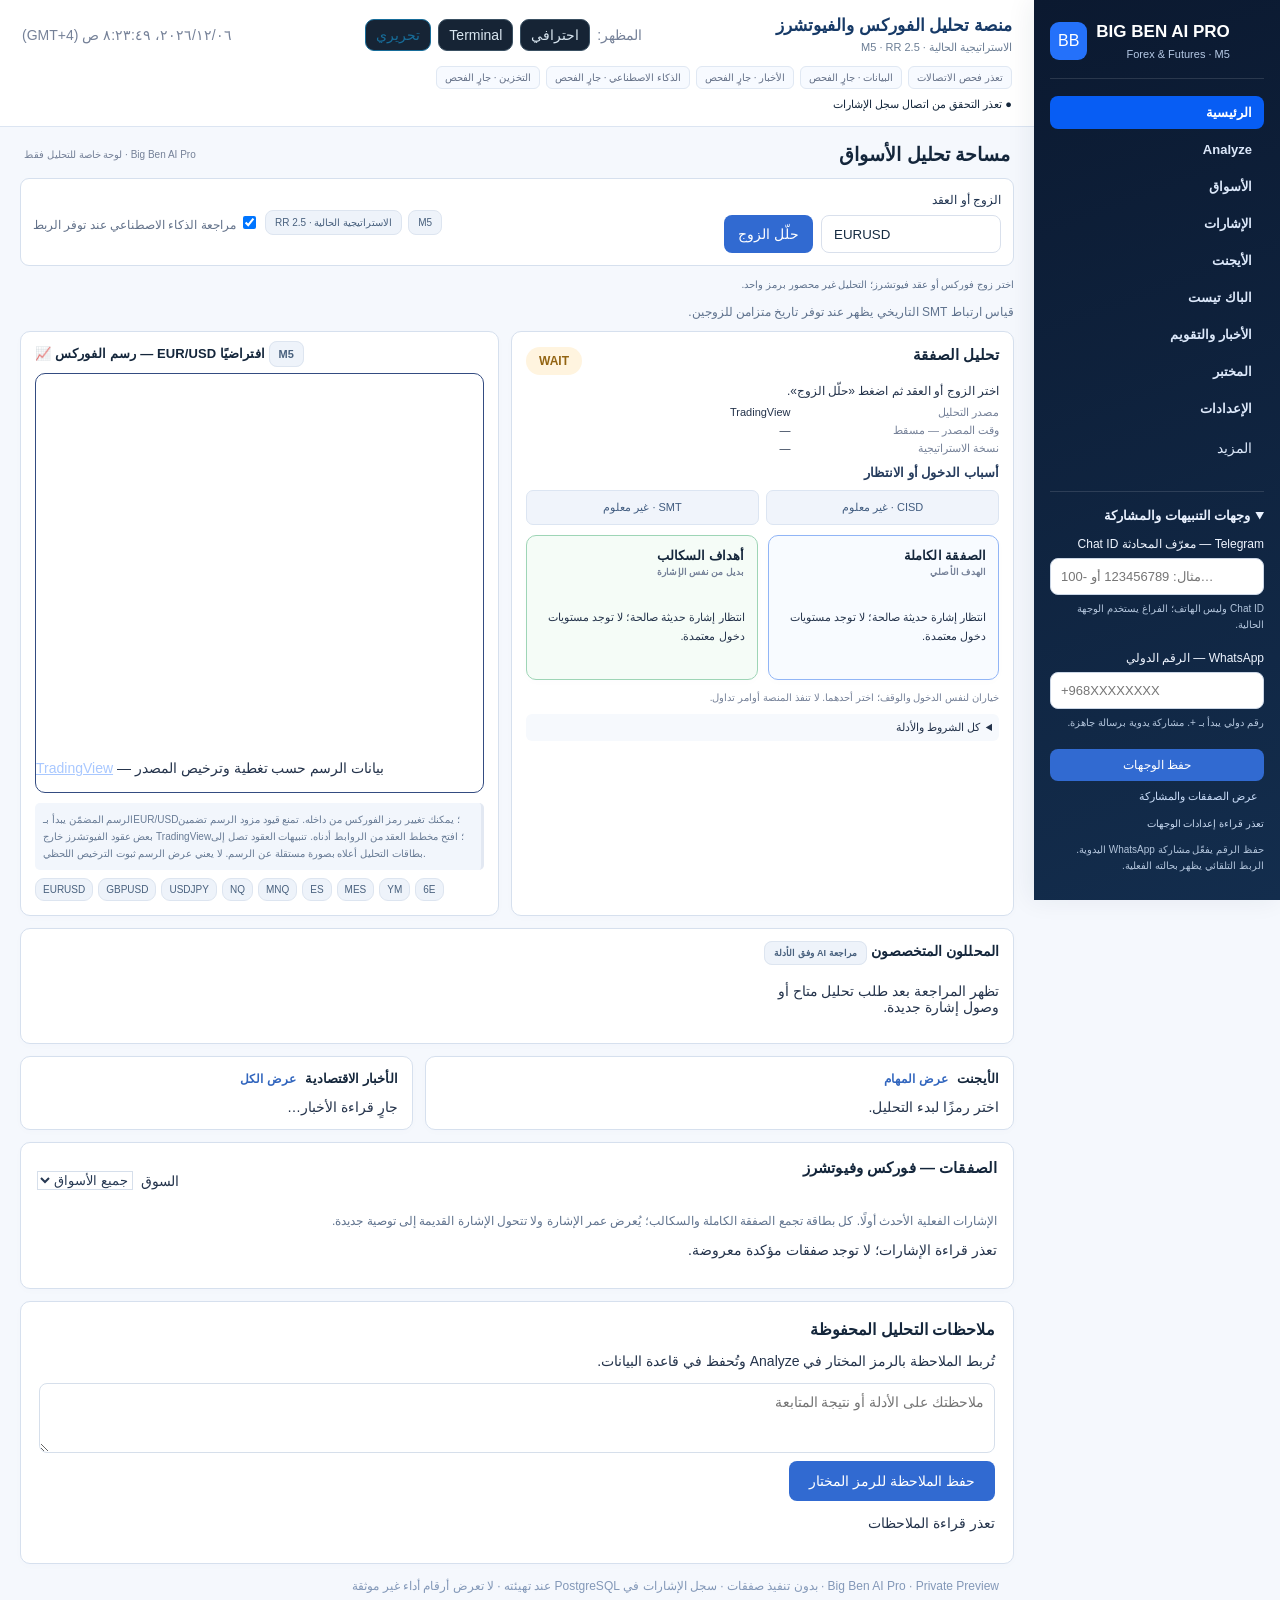
==== commit 95e57187: "feat: enable selectable dashboard design modes" ====
--- a/index.html
+++ b/index.html
@@ -1,6 +1,104 @@
-<!doctype html><html lang="ar" dir="rtl"><head><meta charset="utf-8"><meta name="viewport" content="width=device-width,initial-scale=1"><title>Big Ben AI | Gold, Forex & Futures</title><style>
-:root{font-family:Tahoma,Arial,sans-serif;color:#e8eefb;background:#0b1220}*{box-sizing:border-box}body{margin:0;background:linear-gradient(135deg,#0b1220,#121e34);min-height:100vh}header{padding:25px 5%;border-bottom:1px solid #283750;display:flex;justify-content:space-between;align-items:center;gap:12px;flex-wrap:wrap}h1{margin:0;font-size:25px}small,.muted{color:#9fb0c9}.pill{border:1px solid #40516b;padding:7px 12px;border-radius:20px;font-size:12px}.wrap{max-width:1400px;margin:auto;padding:25px 4%}.panel{background:#162237;border:1px solid #2b3b55;border-radius:16px;padding:20px;margin-bottom:18px}h2{font-size:18px;margin:0 0 18px}.controls{display:flex;flex-wrap:wrap;gap:14px;align-items:end}.field{display:flex;flex-direction:column;gap:7px;min-width:120px;flex:1}label{font-size:12px;color:#b4c2d6}input,select,textarea,button{background:#0d182a;border:1px solid #3a4c67;color:#fff;border-radius:9px;padding:11px;font:inherit}button{cursor:pointer;background:#2765d8;border:0;font-weight:bold}button.secondary{background:#283b58}button:hover{filter:brightness(1.15)}.metrics{display:grid;grid-template-columns:repeat(4,1fr);gap:13px}.metric{padding:17px;background:#162237;border:1px solid #2b3b55;border-radius:13px}.metric strong{display:block;font-size:24px;margin-top:8px}.grid{display:grid;grid-template-columns:1fr 1.3fr;gap:18px}.assets{display:grid;gap:10px}.asset{padding:15px;background:#101d31;border:1px solid #31415b;border-radius:12px;cursor:pointer}.asset.active{border-color:#5d9bff;background:#182b49}.asset-top{display:flex;justify-content:space-between;gap:10px}.green{color:#45d6a3}.red{color:#ff8190}.amber{color:#ffcf77}.tag{font-size:11px;padding:4px 8px;border-radius:20px;background:#293a53}.frames{display:grid;grid-template-columns:repeat(4,1fr);gap:9px}.frame{background:#101d31;border-radius:10px;padding:13px;text-align:center}.frame b{display:block;margin-top:7px}.levels{display:grid;grid-template-columns:repeat(3,1fr);gap:10px}.level{background:#101d31;padding:13px;border-radius:10px}.level strong{display:block;margin-top:7px;font-size:18px}.split{display:grid;grid-template-columns:1fr 1fr;gap:12px}.confirmed{border-right:3px solid #45d6a3;padding:12px;background:#112d30;border-radius:9px}.forecast{border-right:3px solid #ffcf77;padding:12px;background:#302a22;border-radius:9px}textarea{width:100%;min-height:90px;resize:vertical}table{width:100%;border-collapse:collapse;font-size:13px}td,th{padding:11px;border-bottom:1px solid #34445e;text-align:right}th{color:#a9bbd4}.scroll{overflow:auto}.note{font-size:12px;line-height:1.8;color:#aab9cf}.toolbar{display:flex;gap:8px;flex-wrap:wrap}.empty{padding:18px;color:#9fb0c9;text-align:center}@media(max-width:900px){.grid,.split{grid-template-columns:1fr}.metrics{grid-template-columns:repeat(2,1fr)}}@media(max-width:500px){.frames,.levels{grid-template-columns:repeat(2,1fr)}.metrics{grid-template-columns:1fr 1fr}header{padding:18px}}
-</style></head><body><header><div><h1>◈ Big Ben AI <span style="color:#69a2ff">| Gold, Forex & Futures</span></h1><small>لوحة التحليل والمراقبة — بدون تنفيذ أو تنبيهات</small></div><span id="marketConnectionBadge" class="pill amber">● جارٍ فحص إعدادات السوق...</span></header><main class="wrap"><section class="panel"><h2>TradingView — المؤشر المرئي</h2><p class="note">مؤشر Big Ben AI متاح كملف Pine Script داخل مستودع GitHub الخاص. افتح الملف وانسخ محتواه إلى Pine Editor في TradingView ثم اختر Add to chart. التحليل على الشارت مستقل عن بيانات Twelve Data في هذه اللوحة؛ يمكن استقبال حالات التحليل عبر Webhook صامت بعد تفعيل تنبيه TradingView لكل رمز. لا يوجد تنفيذ صفقات. بيانات عقود الفيوتشرز من Twelve Data قد تكون غير متاحة؛ إشارات TradingView الواردة تعرض في القسم التالي بشكل مستقل.</p><div class="toolbar"><button class="secondary" id="openTradingView">فتح TradingView</button><button class="secondary" id="openPine">فتح أحدث مؤشر TradingView في GitHub</button></div></section><section class="panel"><h2>TradingView — البيانات الواردة</h2><p class="note" id="tvStatus">جاري فحص قناة TradingView...</p><div id="tvEvents" class="assets"></div><p class="note">يصل تحديث حالة صامت عند إغلاق كل شمعة M5، وتظهر مستويات الدخول فقط عند تحقق فرصة. يجب إعادة إنشاء تنبيه TradingView بعد تحديث كود المؤشر؛ التنبيهات القديمة تحتفظ بنسخة الكود السابقة. بيانات TradingView مؤقتة حتى إعادة تشغيل الخادم؛ آخر تحليل من Twelve Data محفوظ في هذا المتصفح مع وقت التحديث.</p></section><section class="panel"><h2>إعدادات التحليل</h2><div class="controls"><div class="field"><label>فريم الدخول</label><select id="tf"><option>M5</option><option>M1</option><option>M15</option><option>M30</option></select></div><div class="field"><label>الاتجاه</label><select id="direction"><option value="both">Buy + Sell</option><option value="buy">Buy</option><option value="sell">Sell</option></select></div><div class="field"><label>المخاطرة %</label><input id="risk" type="number" min="0.1" max="10" step="0.1" value="1"></div><div class="field"><label>RR المستهدف</label><input id="rr" type="number" min="0.5" max="20" step="0.5" value="3"></div><div class="field"><label>نوع السوق</label><select id="market"><option value="all">الكل</option><option value="forex">Forex</option><option value="futures">Futures</option><option value="gold">Gold</option></select></div><div class="field"><label>بحث عن أصل</label><input id="search" placeholder="EURUSD / NQ..."></div><button id="saveSettings">حفظ الإعدادات</button></div></section><section class="metrics"><div class="metric"><small>الأصول في القائمة</small><strong id="count">0</strong></div><div class="metric"><small>سيناريوهات شراء</small><strong class="green" id="buys">0</strong></div><div class="metric"><small>سيناريوهات بيع</small><strong class="red" id="sells">0</strong></div><div class="metric"><small>بانتظار التأكيد</small><strong class="amber" id="waiting">0</strong></div></section><div style="height:18px"></div><section class="grid"><div class="panel"><h2>قائمة المراقبة</h2><div class="toolbar" style="margin-bottom:12px"><button id="importWatch" class="secondary">استيراد قائمة TradingView (TXT/CSV)</button><input id="watchFile" type="file" accept=".txt,.csv" hidden><button id="refreshMarket">تحديث التحليل من المصدر</button></div><p class="note" id="feedStatus">جاري التحقق من اتصال بيانات السوق...</p><div class="toolbar" style="margin-bottom:13px"><input id="newSymbol" placeholder="مثال: GBPUSD أو ES" style="flex:1;min-width:100px"><select id="newType"><option value="forex">Forex</option><option value="futures">Futures</option></select><button id="add">إضافة</button></div><div id="assets" class="assets"></div><p class="note">يمكن إدخال رموز قائمة TradingView يدويًا. لا يوجد اتصال تلقائي بحساب TradingView في هذه النسخة.</p></div><div><section class="panel"><div class="asset-top"><h2 id="selectedTitle">تفاصيل الأصل</h2><span class="tag" id="status">—</span></div><p class="note">يُعرض التحليل القائم على الشموع عند توفر اتصال بمزود البيانات. السيناريوهات لا تعني صفقات مؤكدة.</p><h2>الاتجاه على الأطر الأعلى</h2><div id="frames" class="frames"></div><div style="height:18px"></div><h2>مستويات السيناريو المحتمل</h2><div id="levels" class="levels"></div><p id="scenarioInfo" class="note"></p><div class="split"><div class="confirmed"><b>✓ التحليل المؤكد</b><p id="confirmed" class="note">لا توجد بيانات مؤكدة.</p></div><div class="forecast"><b>◇ السيناريو المتوقع</b><p id="forecast" class="note">بانتظار بيانات.</p></div></div><p id="confidence" class="note"></p></section><section class="panel"><h2>ملاحظات الأصل</h2><textarea id="notes" placeholder="سجل ملاحظاتك هنا..."></textarea><div class="toolbar" style="margin-top:10px"><button id="saveNote">حفظ الملاحظة</button><button class="secondary" id="snapshot">حفظ لقطة تحليل للمقارنة</button><button class="secondary" id="deleteAsset">حذف الأصل</button></div></section></div></section><section class="panel"><h2>سجل التحليلات السابقة ومقارنتها</h2><div class="scroll"><table><thead><tr><th>التاريخ</th><th>الأصل</th><th>الفريم</th><th>الاتجاه</th><th>RR</th><th>المخاطرة</th><th>الملاحظة</th></tr></thead><tbody id="history"></tbody></table></div><div class="toolbar" style="margin-top:15px"><button class="secondary" id="export">تصدير السجل JSON</button><button class="secondary" id="importButton">استيراد سجل</button><input type="file" id="importFile" accept="application/json" hidden></div></section><p class="note">تنبيه: جميع البيانات التجريبية والاتجاهات والسيناريوهات ليست توصيات تداول. نسبة الثقة غير محسوبة في غياب بيانات موثقة. تُحفظ الإعدادات والملاحظات محليًا في هذا المتصفح فقط.</p></main><script>
-document.getElementById('openTradingView').onclick=()=>window.open('https://www.tradingview.com/chart/','_blank','noopener,noreferrer');document.getElementById('openPine').onclick=()=>window.open('https://github.com/vovovodafone07-dot/big-ben-ai-forex-futures-/blob/fix/read-only-mtf-mnq-alerts/bigben_readonly_mtf_single_tp_v4_1.pine','_blank','noopener,noreferrer');const key='bigben_dashboard_v1';const analysisCacheKey='bigben_analysis_cache_v1';let marketResults={};try{const saved=JSON.parse(localStorage.getItem(analysisCacheKey)||'{}');if(saved&&typeof saved==='object'&&!Array.isArray(saved))marketResults=saved;}catch{}const saveAnalysisCache=()=>{try{localStorage.setItem(analysisCacheKey,JSON.stringify(marketResults));}catch{}};let tvLatest={};let feedConnected=false;const defaults=[{symbol:'XAUUSD',type:'gold'},{symbol:'EURUSD',type:'forex'},{symbol:'GBPUSD',type:'forex'},{symbol:'USDJPY',type:'forex'},{symbol:'ES',type:'futures'},{symbol:'NQ',type:'futures'},{symbol:'6E',type:'futures'}];let data;try{data=JSON.parse(localStorage.getItem(key))||{assets:defaults,notes:{},history:[],settings:{}}}catch{data={assets:defaults,notes:{},history:[],settings:{}}}if(!data.assets.some(a=>a.symbol==='XAUUSD'))data.assets.unshift({symbol:'XAUUSD',type:'gold'});let selected=data.assets[0]?.symbol||null;const $=id=>document.getElementById(id);const persist=()=>localStorage.setItem(key,JSON.stringify(data));const safe=s=>String(s??'').replace(/[&<>"']/g,c=>({'&':'&amp;','<':'&lt;','>':'&gt;','"':'&quot;',"'":'&#39;'}[c]));function settings(){return{tf:$('tf').value,direction:$('direction').value,risk:Number($('risk').value),rr:Number($('rr').value),market:$('market').value}}for(const [k,v] of Object.entries(data.settings||{})){if($(k))$(k).value=v}function render(){const s=settings(),q=$('search').value.trim().toUpperCase();let items=data.assets.filter(a=>(s.market==='all'||a.type===s.market)&&a.symbol.includes(q));$('count').textContent=items.length;$('buys').textContent='—';$('sells').textContent='—';$('waiting').textContent=items.length;$('assets').innerHTML=items.length?items.map(a=>`<div class="asset ${selected===a.symbol?'active':''}" data-symbol="${safe(a.symbol)}"><div class="asset-top"><b>${safe(a.symbol)}</b><span class="tag">${a.type==='forex'?'Forex':a.type==='gold'?'Gold':'Futures'}</span></div><p class="muted" style="margin-bottom:0">${marketResults[a.symbol]?.frames?.[settings().tf]?.confirmed?'اختراق مشروط تم رصده':'بانتظار تأكيد أو تحديث بيانات'}</p></div>`).join(''):'<div class="empty">لا توجد أصول مطابقة</div>';$('assets').querySelectorAll('.asset').forEach(el=>el.onclick=()=>{selected=el.dataset.symbol;render()});const a=data.assets.find(x=>x.symbol===selected);$('selectedTitle').textContent=a?`${a.symbol} · ${a.type==='forex'?'فوركس':a.type==='gold'?'ذهب':'فيوتشرز'}`:'اختر أصلًا';$('status').textContent=marketResults[selected]?'آخر تحليل محفوظ · تحقق من وقت التحديث':'غير متاح · لا توجد بيانات حية';$('frames').innerHTML=['M15','H1','H4','D1'].map(f=>`<div class="frame"><small>${f}</small><b class="amber">لا بيانات</b></div>`).join('');$('levels').innerHTML=['منطقة الدخول','وقف الخسارة','الهدف TP','RR'].map(x=>`<div class="level"><small>${x}</small><strong>${x==='RR'?safe(s.rr)+' : 1 (مطلوب)':'—'}</strong></div>`).join('');$('scenarioInfo').textContent=`فريم الدخول ${s.tf} | الاتجاه المسموح ${s.direction==='both'?'شراء وبيع':s.direction==='buy'?'شراء':'بيع'} | المخاطرة المحددة ${s.risk}% | لا يمكن حساب مستويات سعرية دون بيانات.`;$('confirmed').textContent='لا تتوفر أسعار أو شموع موثقة، لذلك لا يوجد اتجاه أو اختراق مؤكد.';$('forecast').textContent='يمكن إعداد سيناريو شراء أو بيع بعد وصول بيانات السعر، بشرط توافق الاتجاه الأعلى وتأكيد إغلاق شمعة الدخول. لا توجد صفقة مقترحة الآن.';$('confidence').textContent='درجة الثقة: غير محسوبة — لا تُعرض نسبة افتراضية.';const tv=Object.values(tvLatest).find(x=>x.symbol===selected||x.symbol?.split(':').pop()===selected||x.symbol?.split(':').pop()?.replace(/!$/,'')===selected);if(tv){$('status').textContent='TradingView · '+(tv.signal==='wait'?'WAIT':'إشارة '+tv.signal.toUpperCase())+' · '+new Date(tv.received_at*1000).toLocaleString('ar-OM');$('frames').innerHTML=['m15','h1','h4','d1'].map(f=>`<div class="frame"><small>${f.toUpperCase()}</small><b>${tv.trends[f]==='buy'?'صاعد':tv.trends[f]==='sell'?'هابط':'محايد'}</b></div>`).join('');if(tv.signal!=='wait'){$('levels').innerHTML=[['Entry',tv.entry],['SL',tv.stop],['TP',tv.targets?.[2]],['RR',s.rr+':1 (إعداد محلي)']].map(([n,v])=>`<div class="level"><small>${n}</small><strong>${safe(v??'—')}</strong></div>`).join('');$('confirmed').textContent='إشارة '+tv.signal.toUpperCase()+' واردة من مؤشر TradingView. ليست أمر تداول منفذًا.';$('forecast').textContent='هذه مستويات الإشارة المرسلة عند إغلاق شمعة المؤشر. تحقق من حالة الصفقة على الشارت؛ Webhook لا يثبت تحقق TP أو SL.';}else{$('confirmed').textContent='وصل تحديث WAIT من TradingView، ولا توجد صفقة جديدة في هذه الشمعة.';$('forecast').textContent='لا تُعرض مستويات صفقة قديمة باعتبارها صفقة نشطة.';}$('scenarioInfo').textContent='آخر رسالة TradingView: '+new Date(tv.received_at*1000).toLocaleString('ar-OM')+' · إعداد RR في المنصة لا يغير RR داخل Pine Script.';$('confidence').textContent='نسبة نجاح الإشارة غير محسوبة.';}const result=tv?null:marketResults[selected];if(result){const frame=result.frames[s.tf];$('frames').innerHTML=['M15','H1','H4','D1'].map(f=>`<div class="frame"><small>${f}</small><b>${result.frames[f]?.trend==='buy'?'صاعد':result.frames[f]?.trend==='sell'?'هابط':'محايد'}</b></div>`).join('');const vals=frame?.confirmed?[frame.entry,frame.stop,frame.targets?.at(-1)??'—',s.rr+':1']:['—','—','—',s.rr+':1'];$('levels').innerHTML=['الدخول','وقف الخسارة','الهدف TP','RR'].map((n,i)=>`<div class="level"><small>${n}</small><strong>${vals[i]}</strong></div>`).join('');$('confirmed').textContent=`آخر إغلاق: ${frame?.close??'—'} | اتجاه الفريم: ${frame?.trend??'—'} | تاريخ شمعة المزود: ${frame?.timestamp??'—'}. مصدر: ${result.provider}.`; $('forecast').textContent=frame?.confirmed?'رُصد إغلاق اختراق وفق قواعد SMA10/20 وأعلى/أدنى 20 شمعة؛ المستويات سيناريو حسابي وليست توصية تنفيذ.':'لم يتحقق شرط اختراق الإغلاق المتوافق مع اتجاه المتوسطات أو مرشح الاتجاه المختار. لا توجد مستويات دخول معتمدة.';$('confidence').textContent=frame?.confirmed?'تحققت قواعد الدخول، لكن لا توجد نسبة نجاح موثقة':'درجة الثقة: غير محسوبة؛ لا يوجد سيناريو مكتمل.';$('scenarioInfo').textContent=`آخر تحليل محفوظ: ${new Date(result.retrievedAt*1000).toLocaleString('ar-OM')} · قد يكون قديمًا، ولا يعني وجود صفقة مفتوحة · المخاطرة ${s.risk}% إعداد نظري ولا تحسب حجم العقد.`;}$('notes').value=a?(data.notes[a.symbol]||''):'';renderHistory()}
-function renderHistory(){const h=data.history.filter(x=>!selected||x.symbol===selected);$('history').innerHTML=h.length?h.slice().reverse().map(x=>`<tr><td>${safe(x.date)}</td><td>${safe(x.symbol)}</td><td>${safe(x.tf)}</td><td>${safe(x.direction)}</td><td>${safe(x.rr)}</td><td>${safe(x.risk)}%</td><td>${safe(x.note)}</td></tr>`).join(''):'<tr><td colspan="7" class="empty">لا توجد تحليلات محفوظة لهذا الأصل</td></tr>'}['tf','direction','risk','rr','market','search'].forEach(id=>$(id).addEventListener('input',render));$('saveSettings').onclick=()=>{data.settings=settings();persist();alert('تم حفظ الإعدادات محليًا')};$('add').onclick=()=>{const symbol=$('newSymbol').value.trim().toUpperCase().replace(/\s/g,'');if(!/^[A-Z0-9._:!/-]{2,24}$/.test(symbol))return alert('أدخل رمزًا صالحًا');if(data.assets.some(a=>a.symbol===symbol))return alert('الرمز موجود');data.assets.push({symbol,type:$('newType').value});selected=symbol;$('newSymbol').value='';persist();render()};$('saveNote').onclick=()=>{if(!selected)return;data.notes[selected]=$('notes').value;persist();alert('تم حفظ الملاحظة')};$('snapshot').onclick=()=>{if(!selected)return;const s=settings();data.notes[selected]=$('notes').value;data.history.push({symbol:selected,date:new Date().toLocaleString('ar-OM'),tf:s.tf,direction:s.direction,rr:s.rr,risk:s.risk,note:$('notes').value,analysis:marketResults[selected]||null});persist();render();alert('تم حفظ لقطة للمقارنة')};$('deleteAsset').onclick=()=>{if(!selected||!confirm('حذف الأصل من قائمة المراقبة؟'))return;data.assets=data.assets.filter(a=>a.symbol!==selected);selected=data.assets[0]?.symbol||null;persist();render()};$('export').onclick=()=>{const blob=new Blob([JSON.stringify(data,null,2)],{type:'application/json'});const url=URL.createObjectURL(blob),a=document.createElement('a');a.href=url;a.download='bigben-analysis-history.json';a.click();setTimeout(()=>URL.revokeObjectURL(url),1000)};$('importButton').onclick=()=>$('importFile').click();$('importFile').onchange=async e=>{const f=e.target.files[0];if(!f)return;try{const incoming=JSON.parse(await f.text());if(!Array.isArray(incoming.assets)||!Array.isArray(incoming.history))throw Error();data={assets:incoming.assets.filter(a=>a&&typeof a.symbol==='string'&&['forex','futures','gold'].includes(a.type)),notes:incoming.notes||{},history:incoming.history,settings:incoming.settings||{}};selected=data.assets[0]?.symbol||null;persist();location.reload()}catch{alert('ملف غير صالح')}};async function checkFeed(){try{const r=await fetch('/api/status',{cache:'no-store'});const j=await r.json();feedConnected=Boolean(j.connected);$('marketConnectionBadge').textContent=feedConnected?'● مفتاح بيانات السوق مهيأ':'● مفتاح بيانات السوق غير مهيأ';$('feedStatus').textContent=feedConnected?'مفتاح Twelve Data موجود على الخادم. اضغط تحديث السوق للتحقق من استجابة مزود البيانات للرمز المحدد.':'لا يوجد مفتاح بيانات سوق. شغّل الخادم مع TWELVEDATA_API_KEY لتفعيل التحليل.';}catch{feedConnected=false;$('marketConnectionBadge').textContent='● تعذر فحص مصدر السوق';$('feedStatus').textContent='تعذر الاتصال بخادم البيانات. حاول إعادة تحميل الصفحة.';}}$('refreshMarket').onclick=async()=>{if(!feedConnected){await checkFeed();if(!feedConnected){alert('لم يتعرف الخادم على مفتاح البيانات بعد');return;}}const s=settings();const assets=data.assets.filter(a=>a.symbol===selected);$('feedStatus').textContent='جاري تحميل شموع الأصل المحدد وتحليل الأطر الزمنية...';let success=0,failed=[];for(const a of assets){try{const q=new URLSearchParams({symbol:a.symbol,type:a.type,tf:s.tf,rr:s.rr,direction:s.direction});const r=await fetch('/api/analyze?'+q,{cache:'no-store'});const j=await r.json();if(!r.ok)throw Error(j.error);marketResults[a.symbol]=j;saveAnalysisCache();success++;}catch(e){failed.push(a.symbol+': '+e.message);}render();}$('marketConnectionBadge').textContent=success?'● تم استقبال بيانات سوق':'● لم تصل بيانات للرمز المحدد';$('feedStatus').textContent=`تم تحديث ${success} أصل محدد. ${failed.length?'تعذر: '+failed.join(' | ')+(s.market==='futures'||data.assets.find(a=>a.symbol===selected)?.type==='futures'?' · تنبيه: بيانات العقود غير مدعومة لهذا الرمز من Twelve Data. راقب بيانات TradingView الواردة أعلى الصفحة؛ لا توجد مستويات موثوقة من المزود.':''):'تحقق من توقيت الشموع وتأخير المزود.'}`;};$('importWatch').onclick=()=>$('watchFile').click();$('watchFile').onchange=async e=>{const file=e.target.files[0];if(!file)return;const content=await file.text();let added=0;for(const raw of content.split(/[\r\n,;\t]+/)){const symbol=raw.trim().replace(/^['"]|['"]$/g,'').toUpperCase();if(!symbol||/^(SYMBOL|TICKER|EXCHANGE)$/i.test(symbol))continue;const base=symbol.split(':').pop().replace(/!$/,'');if(!/^[A-Z0-9._-]{2,20}$/.test(base))continue;const type=/^(XAU|XAG)/.test(base)?'gold':/^[A-Z]{6}$/.test(base)&&!/[0-9]/.test(base)?'forex':'futures';if(!data.assets.some(a=>a.symbol===base)){data.assets.push({symbol:base,type});added++;}}persist();render();alert(`تم استيراد ${added} رمز. تحقق من نوع ورمز كل عقد قبل جلب البيانات؛ تصدير TradingView قد يتضمن رموزاً غير مدعومة.`);};async function refreshTradingView(){try{const r=await fetch('/api/tradingview/latest',{cache:'no-store'});if(!r.ok)throw Error();const j=await r.json();tvLatest=Object.fromEntries(j.events.filter(x=>!x.symbol.includes('#last_setup')).map(x=>[x.symbol,x]));render();$('tvStatus').textContent=j.connected?(j.events.length?'TradingView متصل سابقًا · آخر استقبال: '+new Date(Math.max(...j.events.map(x=>x.received_at))*1000).toLocaleString('ar-OM')+' · '+(Date.now()/1000-Math.max(...j.events.map(x=>x.received_at))>900?'آخر تحديث قديم — تحقق من التنبيه':'تحديث حديث'):'Webhook مهيأ، لكن لم تصل رسائل بعد'):'Webhook غير مهيأ';$('tvEvents').innerHTML=j.events.length?j.events.filter(x=>!x.symbol.includes('#last_setup')).map(x=>'<div class="asset"><b>'+safe(x.symbol)+'</b> · '+(x.signal==='wait'?'WAIT · لا توجد إشارة جديدة':safe(x.signal.toUpperCase()))+(x.signal==='wait'?'<p>لا توجد فرصة جديدة في آخر شمعة M5؛ هذا لا يعني إغلاق الصفقة السابقة</p>':'<p>Entry: '+safe(x.entry)+' | SL: '+safe(x.stop)+'</p><p>TP: '+safe(x.targets[2])+'</p>')+'<small>M15 '+safe(x.trends.m15)+' | H1 '+safe(x.trends.h1)+' | H4 '+safe(x.trends.h4)+' | D1 '+safe(x.trends.d1)+' · '+new Date(x.received_at*1000).toLocaleString('ar-OM')+'</small></div>').join(''):'<p class="note">لم تصل أي حالة من TradingView بعد أو أُعيد تشغيل الخادم. تأكد من إطار M5، وإدخال رمز Webhook في إعدادات المؤشر، وإنشاء تنبيه جديد من نوع Any alert() function call مع تفعيل Webhook URL. يجب تعطيل إشعارات التطبيق والبريد والصوت فقط، وليس Webhook.</p>';}catch{$('tvStatus').textContent='تعذر الوصول إلى قناة TradingView';}}checkFeed();render();refreshTradingView();setInterval(refreshTradingView,30000);
-</script></body></html>
+<!doctype html><html lang="ar" dir="rtl"><head><meta charset="utf-8"><meta name="viewport" content="width=device-width,initial-scale=1"><title>Big Ben AI Pro — Private Dashboard</title>
+<style>
+:root{font-family:Tahoma,"Segoe UI",Arial,sans-serif;color:#ecf5ff;background:#050b19;font-size:14px}*{box-sizing:border-box}body{margin:0;background:radial-gradient(ellipse at 65% 0,#182048 0,transparent 45%),#050b19;min-height:100vh}button{font:inherit;cursor:pointer}a{color:#a9c8ff}header{height:82px;display:flex;align-items:center;justify-content:space-between;gap:18px;padding:12px 22px;background:#060d1e;border-bottom:1px solid #31416e;position:sticky;top:0;z-index:4}.brand{display:flex;align-items:center;gap:13px;direction:ltr}.tower{font-size:44px;color:#f2b95f;text-shadow:0 0 17px #e28b25}.brand b{font-size:29px;font-style:italic;background:linear-gradient(90deg,#f9c969,#fff);background-clip:text;color:transparent}.brand small{display:block;font-size:11px;color:#cbd9f0}.status{border:1px solid #584cba;background:#19123b;border-radius:10px;padding:9px 14px;color:#d8c7ff}.sessions{display:flex;gap:9px}.session{border:1px solid #39436e;border-radius:11px;padding:8px 14px;text-align:center;color:#e3eaff;min-width:120px}.session small{display:block;color:#8ea0bf}.workspace{display:grid;grid-template-columns:205px minmax(0,1fr);direction:rtl}.sidebar{direction:rtl;min-height:calc(100vh - 82px);padding:15px 10px;background:linear-gradient(#080e20,#0b1630);border-right:1px solid #334477}.sidebar button{display:block;width:100%;background:transparent;color:#d9e5ff;border:1px solid transparent;text-align:right;padding:13px 12px;border-radius:9px;margin:4px 0}.sidebar button.active,.sidebar button:hover{border-color:#9958ff;background:linear-gradient(90deg,#2b175d,#17194b);box-shadow:0 0 12px #6734c955}.sidebar .bottom{margin-top:55px;min-height:150px;border-radius:13px;background:linear-gradient(0deg,#291a43,#0b1329);display:flex;align-items:end;padding:14px;color:#d8ad68;font-size:20px;font-weight:bold}.main{direction:rtl;padding:13px;min-width:0}.grid{display:grid;grid-template-columns:repeat(12,minmax(0,1fr));gap:10px}.panel{background:linear-gradient(155deg,#101b35,#080f22 70%);border:1px solid #3b528a;border-radius:13px;padding:14px;box-shadow:inset 0 1px #6577ab33,0 0 13px #080b2a;min-width:0}.panel h2{font-size:15px;margin:0 0 12px}.kpi{grid-column:span 2;min-height:93px}.kpi strong{display:block;font-size:27px;margin-top:10px}.kpi small,.muted{color:#9caec9}.ai{grid-column:span 2;border-color:#7744b9;background:linear-gradient(120deg,#26103f,#101c36)}.ai .brain{font-size:33px;color:#bd79ff}.strategies{grid-column:span 12;display:flex;gap:8px;flex-wrap:wrap;align-items:center}.chip{padding:8px 13px;border:1px solid #385fa0;border-radius:9px;background:#121c3c;color:#bcd1f6;font-size:12px}.chartpanel{grid-column:span 6}.setup{grid-column:span 3;border-color:#8657db;box-shadow:0 0 18px #6424c52b,inset 0 1px #9773d433}.detail{grid-column:span 3}.signals{grid-column:span 3}.half{grid-column:span 3}.wide{grid-column:span 6}.full{grid-column:span 12}.chart{height:285px;border:1px solid #24375b;border-radius:9px;position:relative;overflow:hidden;background:repeating-linear-gradient(0deg,transparent 0 43px,#26324d66 44px),repeating-linear-gradient(90deg,transparent 0 59px,#26324d66 60px),#060e1c;display:flex;align-items:center;justify-content:center;color:#8195b5;text-align:center}.chart svg{position:absolute;inset:0;width:100%;height:100%;opacity:.32}.chart .empty{position:relative;padding:20px;background:#08152acb;border:1px solid #293f64;border-radius:10px}.signalrow{display:flex;justify-content:space-between;gap:8px;border-bottom:1px solid #273652;padding:11px 0;align-items:center}.tag{font-size:11px;padding:5px 8px;border-radius:7px;background:#25324c}.buy{color:#18e48b}.sell{color:#ff586a}.warn{color:#eec475}.notice{border-right:3px solid #a864ff;padding:10px;background:#1a1936;color:#c8d2e8;margin-top:10px;border-radius:5px;line-height:1.7}.metric{font-size:24px;font-weight:bold;color:#29e99c}.pill{border:1px solid #41547e;border-radius:8px;padding:6px 9px;font-size:11px}table{border-collapse:collapse;width:100%;font-size:12px}th,td{padding:10px 5px;text-align:right;border-bottom:1px solid #293a59}th{color:#9aacc9}input{background:#08152b;border:1px solid #395080;border-radius:8px;padding:10px;color:white;width:100%}.btn{border:1px solid #6c56b9;background:#30245d;color:white;border-radius:8px;padding:9px 13px}.footer{margin:15px;color:#8398b8;font-size:12px}.online{color:#20dd9c}.offline{color:#f3c77a}#signal-list{max-height:265px;overflow:auto}.setup-line{display:flex;justify-content:space-between;gap:8px;padding:10px 8px;border-bottom:1px solid #263a62}.setup-line strong{direction:ltr;font-variant-numeric:tabular-nums}.setup-top{display:flex;justify-content:space-between;align-items:center;gap:8px;margin-bottom:10px}.level-track{height:170px;position:relative;border:1px solid #354e7b;border-radius:9px;margin:12px 0;background:repeating-linear-gradient(0deg,transparent 0 32px,#29406666 33px),#07132a;overflow:hidden}.level-mark{position:absolute;left:8px;right:8px;border-top:2px dashed;display:flex;justify-content:flex-start;font-size:11px;font-weight:bold}.level-mark span{position:relative;top:-12px;background:#0a1530;padding:3px 7px;border-radius:5px}.level-mark.tp{border-color:#16e39b;color:#16e39b}.level-mark.entry{border-color:#4b9fff;color:#83bdff}.level-mark.sl{border-color:#ff596c;color:#ff596c}.setup-empty{color:#aabbd6;padding:28px 12px;text-align:center;line-height:1.8}.section-hidden{display:none}@media(max-width:1250px){.kpi{grid-column:span 3}.ai{grid-column:span 6}.chartpanel{grid-column:span 12}.detail,.signals,.half,.setup{grid-column:span 6}.wide{grid-column:span 12}.sessions{display:none}}@media(max-width:780px){header{height:auto;flex-wrap:wrap}.workspace{display:block}.sidebar{min-height:0;display:flex;overflow-x:auto;gap:5px}.sidebar button{min-width:125px}.sidebar .bottom{display:none}.kpi,.ai,.detail,.signals,.half,.wide,.setup{grid-column:span 12}.brand b{font-size:21px}.main{padding:8px}}
+.page-heading{display:flex;align-items:center;justify-content:space-between;gap:10px;margin:2px 0 16px;padding:0 4px}.page-heading h1{font-size:21px;margin:0;color:#f4e9ff}.grid>[data-page]{display:none}.grid>[data-page].page-visible{display:block}.grid>.strategies.page-visible{display:flex}.grid>.panel{box-shadow:inset 0 1px #6474af44,0 0 12px #030915;border-color:#334e87}.grid>.setup{border-color:#9858ed;box-shadow:0 0 18px #8c3bdf40}.settings-grid{display:grid;grid-template-columns:repeat(2,minmax(0,1fr));gap:12px}.settings-card{border:1px solid #3c4f83;background:linear-gradient(135deg,#121e39,#0b1024);padding:17px;border-radius:12px}.settings-card h3{margin:0 0 9px;color:#c8a4ff}.settings-card p{line-height:1.6;color:#aebddd}.sidebar{position:sticky;top:82px;height:calc(100vh - 82px);overflow-y:auto}.sidebar button{font-weight:600}.main{padding:19px}.chartpanel{grid-column:span 12}.chartpanel .chart{display:none}.chartpanel>.notice{font-size:12px}.setup{grid-column:span 7}.detail{grid-column:span 5}.signals,.half,.wide{grid-column:span 6}.full{grid-column:span 12}@media(max-width:780px){.settings-grid{grid-template-columns:1fr}.sidebar{position:static;height:auto}.page-heading{flex-wrap:wrap}.setup,.detail,.signals,.half,.wide{grid-column:span 12}}.overview-focus{grid-column:span 8!important;border-color:#8c59db!important;background:linear-gradient(145deg,#1b1642,#0b142a 70%)!important}.overview-feed{grid-column:span 4!important}.overview-news,.overview-market{grid-column:span 6!important}.overview-head{display:flex;align-items:center;justify-content:space-between;margin:12px 0}.overview-levels{display:grid;grid-template-columns:repeat(4,minmax(0,1fr));gap:9px;margin:14px 0}.overview-levels>div{background:#08162f;border:1px solid #354c84;border-radius:10px;padding:13px 8px;min-width:0}.overview-levels small{display:block;color:#a8bad9;margin-bottom:8px}.overview-levels strong{font-size:19px;direction:ltr;display:block;overflow-wrap:anywhere}.overview-focus .btn,.overview-feed .btn,.overview-news .btn,.overview-market .btn{margin-top:12px}.overview-feed .signalrow{padding:9px 0}@media(max-width:950px){.overview-focus,.overview-feed,.overview-news,.overview-market{grid-column:span 12!important}}@media(max-width:500px){.overview-levels{grid-template-columns:repeat(2,minmax(0,1fr))}}
+/* Big Ben UI v2: three selectable professional dashboard treatments */
+:root{--bb-accent:#39d8c0;--bb-panel:#111c2b;--bb-border:#293a4b}
+body{background:#080f19;font-family:"Segoe UI",Tahoma,Arial,sans-serif}
+header{background:#0d1724;border-bottom:1px solid var(--bb-border);height:74px}
+.brand b{font-style:normal;font-weight:800;background:linear-gradient(90deg,#fff,#88d9d0);background-clip:text}
+.tower{color:var(--bb-accent);text-shadow:none}
+.sidebar{background:#0d1724;border-color:var(--bb-border);padding:18px 12px}
+.sidebar button{font-weight:600;border-radius:11px}
+.sidebar button.active,.sidebar button:hover{background:#163333;border-color:var(--bb-accent);box-shadow:none;color:#eafffa}
+.main{padding:20px 22px}
+.panel{background:var(--bb-panel)!important;border:1px solid var(--bb-border)!important;border-radius:15px!important;box-shadow:none!important;padding:18px}
+.panel h2{font-size:16px;letter-spacing:.1px}
+.chip,.session,.status{border-color:var(--bb-border);background:#142435}
+.btn{background:#176e69;border-color:#298b84}
+.page-heading h1{color:#f1f8fb}
+.design-picker{display:flex;align-items:center;gap:7px;flex-wrap:wrap}
+.design-picker button{background:#162435;color:#d9e6f0;border:1px solid #3a5062;border-radius:9px;padding:7px 10px}
+.design-picker button[aria-pressed="true"]{border-color:var(--bb-accent);color:var(--bb-accent)}
+body[data-design="terminal"]{--bb-accent:#43e6a2;--bb-panel:#07110f;--bb-border:#1b4236;background:#030a08}
+body[data-design="terminal"] header,body[data-design="terminal"] .sidebar{background:#07110f}
+body[data-design="terminal"] .brand b{background:linear-gradient(90deg,#d6fff0,#43e6a2);background-clip:text}
+body[data-design="terminal"] .sidebar button.active{background:#0b2920}
+body[data-design="light"]{--bb-accent:#176d9a;--bb-panel:#ffffff;--bb-border:#d7e2ed;background:#f3f7fb;color:#14263b}
+body[data-design="light"] header,body[data-design="light"] .sidebar{background:#fff;color:#14263b}
+body[data-design="light"] .panel,body[data-design="light"] .panel h2,body[data-design="light"] .page-heading h1{color:#14263b}
+body[data-design="light"] .sidebar button{color:#24415a}
+body[data-design="light"] .sidebar button.active{background:#e7f3fa;color:#176d9a}
+body[data-design="light"] .muted,body[data-design="light"] .panel small{color:#52677b}
+body[data-design="light"] .chip,body[data-design="light"] .session,body[data-design="light"] .status{background:#eaf2f9;color:#24415a}
+body[data-design="light"] th,body[data-design="light"] td{border-color:#e0e9f0;color:#243e53}
+body[data-design="light"] input{background:#fff;color:#152b41}
+@media(max-width:780px){.main{padding:12px}.design-picker{width:100%}}
+
+.scalp-filters{display:flex;gap:14px;align-items:end;flex-wrap:wrap;margin:20px 0}.scalp-filters label{display:grid;gap:8px;min-width:150px}.scalp-filters select{font:inherit;background:var(--bb-panel);color:inherit;border:1px solid var(--bb-border);padding:10px;border-radius:8px}.scalp-cards{display:grid;gap:16px}.scalp-pair{display:grid;grid-template-columns:repeat(2,minmax(0,1fr));gap:14px}.scalp-card{padding:16px;border:1px solid var(--bb-border);border-radius:12px}.scalp-card h3{margin-top:0}.scalp-card dl{display:grid;grid-template-columns:1fr 1fr;gap:10px}.scalp-card dd{margin:0;direction:ltr;font-variant-numeric:tabular-nums}.scalp-card dt{color:#8ea7b8}@media(max-width:680px){.scalp-pair{grid-template-columns:1fr}.scalp-filters label{width:100%}}
+</style><style>#research-runs pre{direction:ltr;text-align:left;max-height:320px;overflow:auto;background:#071326;padding:12px;border-radius:8px}#research-runs p{overflow-wrap:anywhere}#research-runs details{margin:8px 0}#research-runs summary{cursor:pointer}</style><style>header{height:auto;min-height:82px;flex-wrap:wrap;position:relative}.brand,.design-picker{flex-shrink:0}.status{flex:1 1 280px;overflow-wrap:anywhere}.sidebar{top:0;height:100vh}/* Mobile layout verified */@media(max-width:780px){header{height:auto;position:static;display:grid;grid-template-columns:minmax(0,1fr);gap:12px;padding:14px}.brand{grid-row:1;justify-content:center}.brand b{font-size:23px}.design-picker{justify-content:center}.status{max-width:100%;overflow-wrap:anywhere;font-size:12px;line-height:1.6}#clock{text-align:center;font-size:12px}.sidebar{position:static;height:auto;min-height:0;display:flex;flex-wrap:nowrap;overflow-x:auto;overflow-y:hidden;padding:8px;gap:6px;border-bottom:1px solid var(--bb-border)}.sidebar button{flex:0 0 auto;width:auto;min-width:0;white-space:nowrap;margin:0;padding:10px 12px}.main{padding:12px}.page-heading{margin-top:8px}.settings-card p,.notice{overflow-wrap:anywhere}.panel{grid-column:span 12}.panel table{display:block;overflow-x:auto}.signalrow{flex-wrap:wrap}}</style><style>.market-chart-links{display:flex;gap:8px;flex-wrap:wrap;margin-top:14px}.market-chart-links a{text-decoration:none}#analysis-observed .settings-card{min-width:0;overflow-wrap:anywhere}</style><style>#analysis-observed h3,#analysis-observed .htf-values{direction:ltr;unicode-bidi:isolate;text-align:right}#analysis-observed .settings-card p{line-height:1.8}</style><style id="pearl-b-layout">
+body[data-design="light"]{background:#f4f6fa;color:#24334b;font-family:Tahoma,Arial,sans-serif} .pearl-header{display:block;background:#fff;border-bottom:1px solid #e1e6ef;position:relative;padding:18px 3%;height:auto}.header-row{display:flex;align-items:center;gap:25px;flex-wrap:wrap}.pearl-header .brand{font-weight:800;color:#183158}.pearl-header .brand b{background:none;color:#244b7f;font-size:23px}.pearl-header .brand small{color:#758198}.pearl-header .sidebar details[open]>div{position:absolute;top:100%;right:0;min-width:170px;background:#fff;padding:12px;border:1px solid #dce3ec;border-radius:8px;box-shadow:0 10px 25px #30405722;z-index:10}.pearl-header .sidebar{height:auto;overflow:visible;align-items:center;min-height:0;display:flex;flex:1;flex-wrap:wrap;gap:5px;position:static;width:auto;background:transparent;border:0;padding:0}.pearl-header .sidebar button{width:auto;margin:0;display:inline-block;box-shadow:none}.pearl-header .sidebar button:hover{background:#edf2fa;border-color:transparent}.ai-option input{width:auto}.brand-mark{background:#2e5fba;color:white;padding:10px;border-radius:9px}.sidebar button,.sidebar summary{background:transparent;border:0;color:#657188;padding:11px;cursor:pointer;border-radius:8px}.sidebar button.active{background:#e9f0fc;color:#245bba}.sidebar details{position:relative}.sidebar details[open]{background:#fff;box-shadow:0 5px 25px #ccd4e3}.integration-strip{display:flex;gap:20px;flex-wrap:wrap;margin-top:15px;font-size:12px;color:#657188}.workspace{display:block!important;margin:0!important;padding:24px 3%!important}.workspace main{margin:0!important;width:100%;min-width:0}.grid{gap:20px}.panel{background:#fff!important;border:1px solid #e2e7ef!important;box-shadow:0 4px 20px #25365505;border-radius:14px;color:#24334b!important}.desk-workspace{grid-column:1/-1;width:100%;min-width:0}.desk-toolbar{display:flex;justify-content:space-between;align-items:center;gap:20px;margin-bottom:20px;flex-wrap:wrap}.symbol-input{display:flex;gap:8px;margin-top:8px}.symbol-input input{background:#fff;color:#22334f;border:1px solid #d9e0ec;padding:12px;border-radius:8px;width:180px;direction:ltr}.btn{background:#316ad1!important;color:#fff!important;border:0;border-radius:8px;padding:12px 20px;cursor:pointer}.desk-parameters{display:flex;gap:10px;align-items:center;flex-wrap:wrap}.pill,.chip{background:#eef3fa!important;color:#49617e!important;border:1px solid #dde5f0}.ai-option{font-size:12px;color:#63728a}.desk-main{display:grid;grid-template-columns:minmax(0,1fr) 340px;gap:20px;direction:ltr}.desk-left,.analysis-dossier{direction:rtl;min-width:0}.desk-left .panel{padding:20px}.desk-pair,.desk-lower{display:grid;grid-template-columns:1fr 1fr;gap:18px;margin-top:18px}.desk-pair h2,.desk-lower h2{font-size:16px}.trade-plan h2 span{font-size:11px;display:block;margin-top:7px}.plan-values{display:grid;gap:10px;padding:10px 0}.plan-row{display:flex;justify-content:space-between;border-bottom:1px solid #edf0f5;padding:8px}.analysis-dossier{padding:22px;align-self:start}.dossier-heading{display:flex;align-items:center;justify-content:space-between}.decision-pill{background:#fff4df;color:#936412;padding:7px 13px;border-radius:20px;font-size:12px;font-weight:bold}.source-details{font-size:12px;display:grid;grid-template-columns:1fr 1.3fr;gap:10px;margin:24px 0}.source-details dd{margin:0;overflow-wrap:anywhere}.source-details dt,.muted{color:#758198!important}.analysis-dossier h3{font-size:14px;margin-top:26px}.reason-list{padding-right:18px;font-size:13px;line-height:1.9}.check-row{display:flex;justify-content:space-between;gap:12px;padding:9px 0;border-bottom:1px solid #edf0f5;font-size:12px}.check-row span:last-child{white-space:nowrap}.news-item{padding:12px 0;border-bottom:1px solid #edf0f5;font-size:13px;line-height:1.8}.news-item a{color:#285dba}.news-item small{display:block;color:#758198}.text-button{border:0;background:transparent;color:#3266be;cursor:pointer;font-size:12px}.small-copy{font-size:12px;line-height:1.8}.chartpanel>.chart{display:none}.notice{background:#f2f6fc!important;color:#687b95!important;border-color:#e2e8f2!important}.chartpanel h2{font-size:16px}.panel pre{white-space:pre-wrap;overflow-wrap:anywhere;background:#f4f6fa;color:#35445b}.panel input,.panel select,.panel textarea{background:#fff!important;color:#263852!important;border-color:#d6dfeb!important}h1,h2,h3{color:#263c5d}.settings-card{background:#fff!important;border-color:#e2e7ef!important}.agent-task{padding:10px 0;border-bottom:1px solid #edf0f5;font-size:12px;line-height:1.8}.agent-task strong{display:block;color:#355b91} .full{grid-column:1/-1}
+@media(max-width:1000px){.desk-main{grid-template-columns:minmax(0,1fr) 300px}.pearl-header .sidebar{flex-basis:100%}}@media(max-width:760px){.desk-main{display:flex;flex-direction:column}.analysis-dossier{width:100%;box-sizing:border-box;order:-1}.desk-pair,.desk-lower{grid-template-columns:1fr}.workspace{padding:16px!important}.header-row{gap:12px}.sidebar button{padding:8px}.integration-strip{gap:10px}.desk-toolbar{align-items:stretch}.symbol-input input{width:100%;min-width:0}.symbol-input{width:100%}.desk-toolbar>div{width:100%}.desk-left{width:100%}}
+</style><style id="compact-multiasset-layout">
+body[data-design="light"] .settings-card,body[data-design="light"] .overview-levels>div{background:#f8faff!important;border-color:#dce4ee!important;color:#24334b!important}body[data-design="light"] .settings-card h3{color:#244b7f}body[data-design="light"] .settings-card p{color:#52647d}.workspace{padding:14px 2%!important}.pearl-header{padding:12px 2%!important}.header-row{gap:14px}.integration-strip{gap:12px;margin-top:9px}.grid{gap:12px}.desk-toolbar{gap:12px;margin-bottom:12px}.desk-main{gap:12px;grid-template-columns:minmax(0,1fr) minmax(300px,34%)}.desk-left{display:flex;flex-direction:column;gap:12px;min-width:0}.desk-pair{order:-3;margin:0;gap:12px}.desk-left>.small-copy{order:-2;margin:0}.desk-lower{gap:12px}.analysis-dossier{padding:16px;position:sticky;top:12px}.analysis-dossier h3{margin:12px 0 7px}.source-details{margin:10px 0}.reason-list{padding-inline-start:18px}.check-row{padding:6px 0}.desk-parameters{gap:7px}.channel-inputs{display:grid;grid-template-columns:1fr 1fr;gap:12px}.channel-inputs input,.watchlist-editor{width:100%;box-sizing:border-box;border:1px solid #cbd6e5;border-radius:8px;padding:10px;background:#fff;color:#24334b;direction:ltr}.channel-inputs label{display:block;margin-bottom:7px}.channel-actions,.stream-filters{display:flex;gap:8px;flex-wrap:wrap;align-items:center;margin:12px 0}.stream-card{border:1px solid #dce4ee;border-inline-start:4px solid #557bb9;border-radius:10px;background:#fff;padding:14px;min-width:0}.stream-card.is-buy{border-inline-start-color:#199466}.stream-card.is-sell{border-inline-start-color:#d05a68}.stream-heading{display:flex;justify-content:space-between;gap:10px;flex-wrap:wrap}.stream-heading h3{margin:0;font-size:16px}.stream-plans{display:grid;grid-template-columns:1fr 1fr;gap:10px;margin:10px 0}.stream-plans>div{background:#f5f8fc;padding:10px;border-radius:8px}.stream-plans p{margin:6px 0;direction:ltr;text-align:right}.stream-list{display:grid;grid-template-columns:repeat(2,minmax(0,1fr));gap:12px}.stream-card a{display:inline-block;margin-inline-end:10px}.stream-card .muted{font-size:12px}.catalog-status{font-size:12px;color:#52647d}.watchlist-editor{min-height:100px;resize:vertical}.workspace-note{font-size:12px;color:#60738e}#desk-market-chart{order:1}.desk-lower{order:2}#multiasset-trades{padding:16px}.compact-identity{display:flex;gap:10px;flex-wrap:wrap;align-items:center}.compact-identity .pill{white-space:normal}@media(max-width:1000px){.desk-main{grid-template-columns:minmax(0,1fr) 300px}.stream-list{grid-template-columns:1fr}}@media(max-width:780px){.desk-main{display:flex;flex-direction:column}.analysis-dossier{position:static;order:0;width:100%}.desk-left{display:contents}.desk-pair{order:-3;width:100%}.desk-left>.small-copy{order:-2}.analysis-dossier{order:-1}.channel-inputs{grid-template-columns:1fr}.stream-plans{grid-template-columns:1fr 1fr}.stream-list{grid-template-columns:1fr}.workspace{padding:10px!important}}
+</style><style id="design-a-compact-light">
+:root{color-scheme:light}body[data-design="light"]{background:#f5f8fd;color:#1c304d}.a-sidebar{position:fixed;inset:0 0 0 auto;width:246px;z-index:30;overflow-y:auto;background:linear-gradient(160deg,#0b1930,#132d4d);color:#eaf2ff;padding:22px 16px;box-shadow:-4px 0 24px #0f274b12}.a-sidebar .brand{display:flex;align-items:center;gap:9px;padding-bottom:18px;border-bottom:1px solid #ffffff20}.a-sidebar .brand b{font-size:17px;white-space:nowrap;background:none;color:#fff}.a-sidebar .brand small{display:block;font-size:11px;color:#b5c9e5;margin-top:6px;direction:ltr;text-align:right}.a-sidebar .brand-mark{font-size:16px;padding:10px 8px;background:#2471fa;border-radius:9px}.a-sidebar .sidebar{position:static;display:flex;flex-direction:column;align-items:stretch;gap:4px;width:100%;height:auto;min-height:0;overflow:visible;background:none;border:0;padding:17px 0}.a-sidebar .sidebar button,.a-sidebar .sidebar summary{display:block;width:100%;margin:0;text-align:right;color:#dce8fa;background:transparent;border:0;border-radius:8px;font-size:14px;padding:11px 12px;cursor:pointer}.a-sidebar .sidebar button:hover{background:#ffffff0d}.a-sidebar .sidebar button.active{background:#075df4;color:#fff}.a-sidebar .sidebar details[open]>div{position:static;background:#ffffff08;border:0;box-shadow:none;padding:4px}.a-delivery-details{border-top:1px solid #ffffff20;margin-top:7px;padding-top:16px}.a-delivery-details>summary{font-size:13px;font-weight:bold;cursor:pointer}.a-recipient-panel{padding-top:14px;font-size:12px}.a-recipient-panel .channel-inputs{grid-template-columns:1fr;gap:12px}.a-recipient-panel label{color:#eff5ff;font-size:12px}.a-recipient-panel .workspace-note{font-size:10px;color:#b3c5dc;line-height:1.6;margin:6px 0}.a-recipient-panel input{padding:10px;font-size:13px}.a-recipient-panel .btn{width:100%;font-size:12px;padding:9px}.a-recipient-panel .text-button{color:#c9dcf8;font-size:11px}.a-recipient-panel #destination-status{font-size:10px;line-height:1.6;color:#c6d7ee;overflow-wrap:anywhere}.pearl-header{margin-right:246px;padding:15px 22px!important;background:#fff;border-bottom:1px solid #dce5f2}.a-workspace-title strong{font-size:17px;color:#173a67}.a-workspace-title small{display:block;margin-top:5px;font-size:11px;color:#6c7e95}.header-row{justify-content:space-between;gap:12px}.integration-strip{gap:6px;margin-top:12px}.integration-strip>span{padding:5px 8px;border:1px solid #e0e8f3;border-radius:6px;background:#f7faff;font-size:10px}.connection-caption{font-size:11px;margin:9px 0 0}.workspace{margin:0 246px 0 0!important;width:calc(100% - 246px)!important;padding:16px 20px!important}.main{padding:0!important}.page-heading{margin:0 0 12px}.page-heading h1{font-size:19px;color:#173a67}.page-heading>span{font-size:10px}.grid{gap:12px}.panel{border-radius:10px!important;border-color:#d6e0ee!important;box-shadow:0 2px 9px #1b3c6b04!important}.desk-toolbar{padding:12px;background:#fff;border:1px solid #d6e0ee;border-radius:9px;margin-bottom:10px}.desk-toolbar label{font-size:12px}.symbol-input input{height:38px;max-width:240px}.symbol-input .btn{height:38px;padding:7px 14px}.desk-parameters{font-size:10px;gap:6px}.desk-parameters .pill{font-size:10px}.compact-identity{font-size:10px;line-height:1.7;margin:7px 0 10px}.desk-main{display:grid;grid-template-columns:minmax(0,1fr) minmax(0,1.05fr);direction:ltr;gap:12px;align-items:stretch}.a-chart-column{min-width:0}.a-chart-column>#desk-market-chart{height:100%;padding:14px;margin:0}.a-chart-column h2{font-size:13px;margin:0 0 10px}.a-chart-column .notice{font-size:10px;line-height:1.7;padding:8px}.market-chart-links{gap:5px;margin-top:8px}.market-chart-links .chip{font-size:10px;padding:5px 7px}.analysis-dossier{position:static;padding:14px;align-self:stretch;direction:rtl}.dossier-heading h2{font-size:15px}.analysis-dossier #desk-analysis-status{font-size:11px;margin:8px 0}.source-details{font-size:10px;gap:5px;margin:8px 0}.analysis-dossier h3{font-size:12px;margin:10px 0 6px}.reason-list{font-size:11px;line-height:1.65;margin:7px 0}.a-evidence-highlights{display:flex;gap:7px;margin:10px 0}.a-evidence-highlights>span{flex:1;text-align:center;background:#f0f4fb;color:#425d80;padding:7px;border-radius:7px;border:1px solid #dce5f2;font-size:11px}.desk-pair{display:grid;grid-template-columns:1fr 1fr;gap:10px;margin:10px 0}.trade-plan{padding:12px!important;background:#f8fbff!important;border-color:#91b5f6!important}.trade-plan:nth-child(2){background:#f5fcf7!important;border-color:#9ed5b6!important}.trade-plan h2{font-size:13px;margin:0 0 10px}.trade-plan h2 .muted{display:block;margin-top:4px;font-size:9px}.plan-row{font-size:11px;padding:7px 0;gap:5px}.plan-row strong{font-size:14px}.plan-values>p{font-size:11px;line-height:1.75}.small-copy{font-size:10px;line-height:1.6;margin:8px 0}.a-check-details summary{font-size:11px;cursor:pointer;padding:7px;background:#f6f9fd;border-radius:6px}.a-check-details .check-row{font-size:10px}.a-review-panel{margin-top:12px;padding:14px}.a-review-panel h2{font-size:14px;margin:0 0 10px}.a-review-panel h2 .pill{font-size:9px}.a-review-grid{display:grid;grid-template-columns:repeat(4,minmax(0,1fr));gap:9px}.a-review-summary{grid-column:1/-1;font-size:11px;line-height:1.75;margin:0 0 2px}.a-review-grid>.agent-task{padding:12px;background:#f8faff;border:1px solid #d9e4f1;border-radius:8px;min-width:0}.a-review-grid>.agent-task strong{display:block;font-size:12px;margin-bottom:8px;color:#204b82}.a-review-grid>.agent-task span{font-size:10px;line-height:1.8}.desk-lower{margin-top:12px;display:grid;grid-template-columns:1fr 1.5fr;gap:12px;direction:ltr}.desk-lower>article{padding:14px;direction:rtl}.desk-lower h2{font-size:13px}.desk-lower .news-item{font-size:11px;padding:7px 0}.desk-lower .news-item small{font-size:9px}#desk-agent-mini{display:grid;grid-template-columns:repeat(3,minmax(0,1fr));gap:7px}#desk-agent-mini .agent-task{padding:8px;background:#f7faff;border:1px solid #e0e8f3;border-radius:7px;margin:0}#desk-agent-mini strong{font-size:10px}#desk-agent-mini span{font-size:9px;line-height:1.6}.stream-list{gap:10px}.stream-card{padding:12px}.stream-heading h2{font-size:15px}.stream-heading h3{font-size:13px}.stream-plans{font-size:11px}@media(max-width:1100px){.a-sidebar{width:215px;padding:18px 12px}.a-sidebar .brand b{font-size:15px}.pearl-header{margin-right:215px}.workspace{margin-right:215px!important;width:calc(100% - 215px)!important;padding:13px!important}.desk-main{grid-template-columns:1fr}.a-chart-column{order:1}.analysis-dossier{order:0}.a-review-grid{grid-template-columns:repeat(2,minmax(0,1fr))}}@media(max-width:780px){.a-sidebar{position:relative;inset:auto;width:100%;height:auto;padding:14px}.a-sidebar .brand{padding-bottom:12px}.a-sidebar .sidebar{flex-direction:row;flex-wrap:nowrap;overflow-x:auto;gap:4px;padding:10px 0 0}.a-sidebar .sidebar button{width:auto;white-space:nowrap;padding:9px 11px;font-size:12px}.a-sidebar .sidebar details{flex-shrink:0}.a-sidebar .sidebar details[open]>div{position:absolute;right:10px;background:#163657;z-index:40;max-height:260px;overflow:auto;min-width:160px}.a-delivery-details{margin-top:10px;padding-top:10px}.a-delivery-details .channel-inputs{grid-template-columns:1fr 1fr}.pearl-header{margin-right:0;padding:12px!important}.workspace{margin:0!important;width:100%!important;padding:10px!important}.a-workspace-title strong{font-size:14px}.header-row #clock{font-size:10px}.integration-strip>span{font-size:9px}.page-heading>span{display:none}.desk-main{display:grid;grid-template-columns:1fr}.desk-pair{width:100%;order:initial}.desk-lower{grid-template-columns:1fr}.a-review-grid{grid-template-columns:1fr 1fr}#desk-agent-mini{grid-template-columns:1fr 1fr}.stream-plans{grid-template-columns:1fr 1fr}}@media(max-width:380px){.a-review-grid,.desk-pair,.a-delivery-details .channel-inputs{grid-template-columns:1fr}.symbol-input{flex-wrap:wrap}.symbol-input input{max-width:100%}}
+</style><style>body[data-design="light"] .a-sidebar .sidebar{background:transparent;color:#dce8fa}body[data-design="light"] .a-sidebar .sidebar button,body[data-design="light"] .a-sidebar .sidebar summary{color:#dce8fa}body[data-design="light"] .a-sidebar .sidebar button.active{background:#075df4;color:white}body[data-design="light"] .a-sidebar .sidebar button:hover{background:#ffffff16}</style><style>.analysis-dossier h3{font-size:13px}.reason-list{font-size:12px;line-height:1.8}.plan-row{font-size:12px}.plan-row strong{font-size:15px}.source-details{font-size:11px}.analysis-dossier #desk-analysis-status{font-size:12px}.a-review-grid>.agent-task span{font-size:12px}.a-review-grid>.agent-task strong{font-size:13px}.a-review-summary{font-size:12px}.a-sidebar .sidebar button{padding:9px 12px;font-size:13px}.a-evidence-highlights>span{line-height:1.7}</style><style>#durable-lab input,#durable-lab textarea,#saved-notes textarea{display:block;width:100%;max-width:100%;margin:8px 0;padding:10px;border:1px solid #ccd6e5;border-radius:8px;font:inherit}#durable-lab label{display:block;margin-top:10px}#draft-list article,#note-list article{margin-top:12px}#operations-panel pre{font:inherit;line-height:1.8}</style><style>@media(max-width:780px){.a-sidebar .sidebar{display:grid;grid-template-columns:repeat(3,minmax(0,1fr));overflow:visible;gap:5px}.a-sidebar .sidebar button{width:100%;min-width:0;white-space:normal;font-size:12px;padding:9px 4px}.a-sidebar .sidebar details{min-width:0}.a-sidebar .sidebar details>summary{padding:9px 4px}.a-sidebar .sidebar details[open]>div{right:10px;left:10px;min-width:0}.a-delivery-details .channel-inputs{grid-template-columns:1fr}.desk-toolbar{flex-wrap:wrap}.symbol-input{flex-wrap:wrap}.symbol-input input{min-width:0;width:100%}}#saved-notes p,#durable-lab p{overflow-wrap:anywhere}</style></head><body data-design="light">
+<aside class="a-sidebar" aria-label="القائمة وإعدادات الإرسال"><div class="brand"><span class="brand-mark">BB</span><div><b>BIG BEN AI PRO</b><small>Forex & Futures · M5</small></div></div><nav class="sidebar" aria-label="التنقل"><button type="button" data-target="overview">الرئيسية</button><button type="button" data-target="analyze">Analyze</button><button type="button" data-target="analysis">الأسواق</button><button type="button" data-target="signals">الإشارات</button><button type="button" data-target="agents">الأيجنت</button><button type="button" data-target="backtest">الباك تيست</button><button type="button" data-target="news">الأخبار والتقويم</button><button type="button" data-target="lab">المختبر</button><button type="button" data-target="settings">الإعدادات</button><details><summary>المزيد</summary><div><button data-target="scalping">أهداف السكالب</button><button data-target="trade-setup">تفاصيل الصفقة</button><button data-target="performance">الأداء والمخاطر</button><button data-target="watch">قائمة المتابعة</button><button data-target="alerts">التنبيهات</button></div></details></nav><details class="a-delivery-details" open><summary>وجهات التنبيهات والمشاركة</summary><section class="a-recipient-panel" id="notification-destinations"><div class="channel-inputs"><div><label for="recipient-telegram">Telegram — معرّف المحادثة Chat ID</label><input id="recipient-telegram" autocomplete="off" placeholder="مثال: 123456789 أو -100…"><p class="workspace-note">Chat ID وليس الهاتف؛ الفراغ يستخدم الوجهة الحالية.</p></div><div><label for="recipient-whatsapp">WhatsApp — الرقم الدولي</label><input id="recipient-whatsapp" type="tel" autocomplete="off" placeholder="+968XXXXXXXX"><p class="workspace-note">رقم دولي يبدأ بـ +. مشاركة يدوية برسالة جاهزة.</p></div></div><div class="channel-actions"><button class="btn" id="save-destinations" type="button">حفظ الوجهات</button><button class="text-button" data-go="signals">عرض الصفقات والمشاركة</button></div><p id="destination-status" role="status">جارٍ قراءة إعدادات الوجهات…</p><p class="workspace-note">حفظ الرقم يفعّل مشاركة WhatsApp اليدوية. الربط التلقائي يظهر بحالته الفعلية.</p></section></details></aside><header class="pearl-header"><div class="header-row"><div class="a-workspace-title"><strong>منصة تحليل الفوركس والفيوتشرز</strong><small>الاستراتيجية الحالية · M5 · RR 2.5</small></div><div class="design-picker" role="group" aria-label="اختيار مظهر الواجهة"><span class="muted">المظهر:</span><button type="button" data-design-choice="pro" aria-pressed="false">احترافي</button><button type="button" data-design-choice="terminal" aria-pressed="false">Terminal</button><button type="button" data-design-choice="light" aria-pressed="true">تحريري</button></div><span id="clock" class="muted"></span></div><div class="integration-strip" aria-live="polite"><span id="desk-tv-state">TradingView · جارٍ الفحص</span><span id="desk-data-state">البيانات · جارٍ الفحص</span><span id="desk-news-state">الأخبار · جارٍ الفحص</span><span id="desk-ai-state">الذكاء الاصطناعي · جارٍ الفحص</span><span id="desk-storage-state">التخزين · جارٍ الفحص</span></div><p id="connection" class="connection-caption">جارٍ فحص استقبال البيانات…</p></header><div class="workspace"><main class="main"><div class="page-heading"><h1 id="page-title">لوحة التحكم</h1><span class="muted">Big Ben AI Pro · لوحة خاصة للتحليل فقط</span></div><div class="grid"><section class="desk-workspace" data-page="overview analyze"><div class="desk-toolbar"><div><label for="desk-symbol">الزوج أو العقد</label><div class="symbol-input"><input id="desk-symbol" list="desk-symbol-options" value="EURUSD" autocomplete="off" aria-label="الزوج أو العقد"><datalist id="desk-symbol-options"><option value="EURUSD"></option><option value="GBPUSD"></option><option value="USDJPY"></option><option value="NQ"></option><option value="MNQ"></option><option value="ES"></option><option value="MES"></option><option value="YM"></option><option value="6E"></option></datalist><button class="btn" type="button" id="desk-analyze">حلّل الزوج</button></div></div><div class="desk-parameters"><span class="pill">M5</span><span class="pill">الاستراتيجية الحالية · RR 2.5</span><label class="ai-option"><input type="checkbox" id="desk-use-ai" checked> مراجعة الذكاء الاصطناعي عند توفر الربط</label></div></div><p id="desk-instrument-identity" class="compact-identity workspace-note">اختر زوج فوركس أو عقد فيوتشرز؛ التحليل غير محصور برمز واحد.</p><p id="desk-smt-research" class="workspace-note">قياس ارتباط SMT التاريخي يظهر عند توفر تاريخ متزامن للزوجين.</p><div class="desk-main"><div class="a-chart-column"><section class="panel chartpanel" id="desk-market-chart"><h2>📈 رسم الفوركس — EUR/USD افتراضيًا <span class="pill">M5</span></h2><div class="chart"><svg viewBox="0 0 600 280" preserveAspectRatio="none"><path d="M10 205L55 193L80 218L105 178L130 190L160 145L190 165L230 122L270 142L300 110L340 136L380 85L410 112L450 65L490 92L540 48L590 68" fill="none" stroke="#1dd8a6" stroke-width="3"/></svg><div class="empty">لا توجد شموع سوق حية متصلة بعد<br><small>الرسم الخلفي زخرفي فقط وليس أسعارًا حقيقية</small></div></div><div style="height:420px;border:1px solid #344c81;border-radius:10px;overflow:hidden;margin-top:12px"><div class="tradingview-widget-container" style="height:100%;width:100%"><div class="tradingview-widget-container__widget" style="height:calc(100% - 32px);width:100%"></div><div class="tradingview-widget-copyright"><a href="https://www.tradingview.com/" target="_blank" rel="noopener noreferrer">TradingView</a> — بيانات الرسم حسب تغطية وترخيص المصدر</div><script type="text/javascript" src="https://s3.tradingview.com/external-embedding/embed-widget-advanced-chart.js" async>{"autosize":true,"symbol":"OANDA:EURUSD","interval":"5","timezone":"Asia/Muscat","theme":"light","style":"1","locale":"en","allow_symbol_change":true,"calendar":false,"hide_top_toolbar":false,"hide_legend":false,"support_host":"https://www.tradingview.com"}</script></div></div><div class="notice">الرسم المضمّن يبدأ بـEUR/USD؛ يمكنك تغيير رمز الفوركس من داخله. تمنع قيود مزود الرسم تضمين بعض عقود الفيوتشرز خارج TradingView؛ افتح مخطط العقد من الروابط أدناه. تنبيهات العقود تصل إلى بطاقات التحليل أعلاه بصورة مستقلة عن الرسم. لا يعني عرض الرسم ثبوت الترخيص اللحظي.</div><div class="market-chart-links" aria-label="مخططات الأسواق على TradingView"><a class="chip" href="https://www.tradingview.com/chart/?symbol=OANDA%3AEURUSD&amp;interval=5" target="_blank" rel="noopener noreferrer">EURUSD</a> <a class="chip" href="https://www.tradingview.com/chart/?symbol=OANDA%3AGBPUSD&amp;interval=5" target="_blank" rel="noopener noreferrer">GBPUSD</a> <a class="chip" href="https://www.tradingview.com/chart/?symbol=OANDA%3AUSDJPY&amp;interval=5" target="_blank" rel="noopener noreferrer">USDJPY</a> <a class="chip" href="https://www.tradingview.com/chart/?symbol=CME_MINI%3ANQ1!&amp;interval=5" target="_blank" rel="noopener noreferrer">NQ</a> <a class="chip" href="https://www.tradingview.com/chart/?symbol=CME_MINI%3AMNQ1!&amp;interval=5" target="_blank" rel="noopener noreferrer">MNQ</a> <a class="chip" href="https://www.tradingview.com/chart/?symbol=CME_MINI%3AES1!&amp;interval=5" target="_blank" rel="noopener noreferrer">ES</a> <a class="chip" href="https://www.tradingview.com/chart/?symbol=CME_MINI%3AMES1!&amp;interval=5" target="_blank" rel="noopener noreferrer">MES</a> <a class="chip" href="https://www.tradingview.com/chart/?symbol=CBOT_MINI%3AYM1!&amp;interval=5" target="_blank" rel="noopener noreferrer">YM</a> <a class="chip" href="https://www.tradingview.com/chart/?symbol=CME%3A6E1!&amp;interval=5" target="_blank" rel="noopener noreferrer">6E</a></div></section></div><aside class="panel analysis-dossier"><div class="dossier-heading"><h2>تحليل الصفقة</h2><span class="decision-pill" id="desk-decision">WAIT</span></div><p id="desk-analysis-status" role="status">اختر الزوج أو العقد ثم اضغط «حلّل الزوج».</p><dl class="source-details"><dt>مصدر التحليل</dt><dd id="desk-source">TradingView</dd><dt>وقت المصدر — مسقط</dt><dd id="desk-source-time">—</dd><dt>نسخة الاستراتيجية</dt><dd id="desk-version">—</dd></dl><h3>أسباب الدخول أو الانتظار</h3><ul id="desk-reasons" class="reason-list"></ul><div class="a-evidence-highlights"><span id="a-cisd-state">CISD · غير معلوم</span><span id="a-smt-state">SMT · غير معلوم</span></div><div class="desk-pair"><article class="panel trade-plan"><h2>الصفقة الكاملة <span class="muted">الهدف الأصلي</span></h2><div id="desk-full-trade" class="plan-values"></div></article><article class="panel trade-plan"><h2>أهداف السكالب <span class="muted">بديل من نفس الإشارة</span></h2><div id="desk-scalp-trade" class="plan-values"></div></article></div><p class="muted small-copy">خياران لنفس الدخول والوقف؛ اختر أحدهما. لا تنفذ المنصة أوامر تداول.</p><details class="a-check-details"><summary>كل الشروط والأدلة</summary><div id="desk-checks"></div></details></aside></div><section class="panel a-review-panel"><h2>المحللون المتخصصون <span class="pill">مراجعة AI وفق الأدلة</span></h2><div id="desk-ai-review" class="a-review-grid"><p>تظهر المراجعة بعد طلب تحليل متاح أو وصول إشارة جديدة.</p></div></section><div class="desk-lower"><article class="panel"><h2>الأخبار الاقتصادية <button class="text-button" data-go="news">عرض الكل</button></h2><div id="desk-news-mini">جارٍ قراءة الأخبار…</div></article><article class="panel"><h2>الأيجنت <button class="text-button" data-go="agents">عرض المهام</button></h2><div id="desk-agent-mini">اختر رمزًا لبدء التحليل.</div></article></div></section>
+<section class="panel kpi" id="overview" data-page="signals"><small>الصفقات المستلمة</small><strong id="total">—</strong><small>من سجل TradingView</small></section>
+<section class="panel kpi" data-page="signals"><small>إشارات BUY</small><strong class="buy" id="buys">—</strong><small>غير مؤكدة الربحية</small></section>
+<section class="panel kpi" data-page="signals"><small>إشارات SELL</small><strong class="sell" id="sells">—</strong><small>غير مؤكدة الربحية</small></section>
+<section class="panel kpi" data-page="signals"><small>إجمالي العائد (R)</small><strong>—</strong><small>يتطلب تتبع نتائج الصفقات</small></section>
+<section class="panel kpi" data-page="signals"><small>معدل النجاح</small><strong>—</strong><small>لا توجد نتائج موثقة</small></section>
+<section class="panel ai" data-page="signals"><span class="brain">◉</span><strong> Big Ben AI</strong><div class="muted" style="margin-top:7px">محرك تحليل متعدد المصادر</div><small class="warn">بعض الوحدات لم تُربط بعد</small></section>
+<section class="panel overview-focus" data-page="signals"><h2>🎯 آخر إشارة حديثة — مناطق الدخول والأهداف</h2><div class="overview-head"><span id="ov-symbol" class="pill">بانتظار إشارات TradingView</span><span id="ov-side" class="tag">WAIT</span></div><div class="overview-levels"><div><small>Entry</small><strong id="ov-entry">—</strong></div><div><small>SL</small><strong id="ov-sl" class="sell">—</strong></div><div><small>TP</small><strong id="ov-tp" class="buy">—</strong></div><div><small>RR</small><strong id="ov-rr">—</strong></div></div><p class="muted" id="ov-zone">منطقة الدخول: غير متاحة حتى وصول إشارة صالحة</p><button type="button" class="btn" data-go="trade-setup">عرض تفاصيل الصفقة والمستويات</button></section><section class="panel overview-feed" data-page="signals"><h2>⚡ آخر إشارات التداول</h2><div id="ov-signals" class="muted">لم تصل إشارات تداول بعد.</div><button type="button" class="btn" data-go="signals">عرض الصفقات الحية</button></section><section class="panel overview-news" data-page="signals"><h2>🗓 الأخبار المؤثرة</h2><p class="muted">تحليل الأخبار الآلي لم يُفعّل بعد. لا توجد توصيات أخبار موثقة.</p><button type="button" class="btn" data-go="news">فتح الأخبار والتقويم</button></section><section class="panel overview-market" data-page="signals"><h2>📈 تحليل الأسواق</h2><p class="muted">الرسم التفاعلي من TradingView متاح في قسم تحليل الأسواق. الأسعار حسب تغطية المصدر.</p><button type="button" class="btn" data-go="analysis">فتح الرسم البياني</button></section>
+<section class="panel strategies" id="strategies" data-page="agents strategies"><b style="color:#eac16c">محرك التحليل الهجين</b><span class="chip">ICT · قيد التطوير</span><span class="chip">SMC · قيد التطوير</span><span class="chip">CRT · قيد التطوير</span><span class="chip">SMT · قيد التطوير</span><span class="chip">CISD · قيد التطوير</span><span class="chip">Turtle Soup · قيد التطوير</span><span class="chip">QM · قيد التطوير</span><span class="chip">Big Ben Breakout · أولي</span></section>
+<section class="panel full" data-page="settings" id="data-provider-panel"><h2>📡 تغطية بيانات السوق — شموع M5 المحفوظة</h2><p class="muted">يجلب الخادم شموعًا مغلقة للأزواج الثلاثة كل 6 ساعات أثناء تشغيل الخدمة، بحد 3 طلبات لكل دورة ودون إعادة محاولات تلقائية. أحدث شمعة محفوظة لا تعني بثًا لحظيًا. لن تُستبدل عقود الفيوتشرز برموز غير موثقة.</p><p id="data-source-status" role="status" class="notice">جارٍ قراءة التغطية الفعلية…</p><div id="history-coverage" class="settings-grid"></div><p class="muted">جلب التاريخ لا يولّد إشارة تداول ولا يغير إعدادات المؤشر. الفجوات تُعرض للفحص ولا تُملأ بأسعار مصطنعة. الخدمة المجانية قد تتوقف عند الخمول؛ التوقيت الدوري غير مضمون أثناء التوقف.</p><a href="https://twelvedata.com/docs" target="_blank" rel="noopener noreferrer">توثيق Twelve Data</a></section>
+<section class="panel full" data-page="lab" id="pine-lab"><h2>🧪 مختبر الكود والوكلاء</h2><p class="muted">مساحة مسودة للكود في المتصفح فقط؛ لا تحفظه على الخادم ولا تغيّر المؤشر أو التنبيهات. مراجعة الكود والاختبارات تتم في GitHub، والتحديثات لا تُنشر تلقائيًا.</p><label for="pine-lab-code">كود Pine v6.4 المحفوظ في GitHub — مسودة قابلة للنسخ فقط</label><p class="muted" id="pine-lab-source-status">جارٍ تحميل النسخة المعتمدة للتطوير…</p><textarea id="pine-lab-code" rows="9" style="width:100%;background:#101b32;color:#ecf5ff;border:1px solid #425477;border-radius:8px;padding:10px;direction:ltr;text-align:left" placeholder="//@version=6"></textarea><p><button type="button" class="btn" id="pine-lab-copy">نسخ الكود</button> <a href="https://github.com/vovovodafone07-dot/big-ben-ai-forex-futures-/tree/main/tradingview" target="_blank" rel="noopener noreferrer">ملفات Pine في GitHub</a> · <a href="https://github.com/vovovodafone07-dot/big-ben-ai-forex-futures-/actions/workflows/daily-research.yml" target="_blank" rel="noopener noreferrer">تقارير التشغيل اليومي</a></p><p class="muted">الوكلاء: جودة الإشارات، المخاطر، الاختبار خارج العينة، المراجع. يلزم ملف OHLC تاريخي حقيقي لظهور نتائج؛ لا توجد صفقات افتراضية تُعرض كنجاحات.</p></section>
+<section class="panel full" id="ai-analysis" data-page="analysis"><h2>تحليل اتجاهات الأسواق — بيانات TradingView المستلمة</h2><p class="muted">قراءة وصفية لتوافق اتجاهات M15 وH1 وH4 المستلمة من المؤشر، وليست محرك توقع أو إشارة دخول مستقلة. تُعرض هنا البيانات الحديثة خلال 12 دقيقة؛ السجل الأقدم محفوظ في قائمة المتابعة.</p><div id="analysis-observed" class="settings-grid" role="status">جارٍ فحص بيانات الرموز المستلمة…</div></section>
+<section class="panel setup" id="trade-setup" data-page="trade-setup"><h2>🎯 مناطق الدخول والأهداف — إعداد الصفقة</h2><div class="setup-top"><span id="setup-symbol" class="pill">بانتظار إشارة مؤكدة</span><span id="setup-side" class="tag">WAIT</span></div><div class="setup-line"><span>منطقة الدخول (Entry Zone)</span><strong id="setup-zone">—</strong></div><div class="setup-line"><span>سعر الدخول Entry</span><strong id="setup-entry">—</strong></div><div class="setup-line"><span>وقف الخسارة SL</span><strong class="sell" id="setup-sl">—</strong></div><div class="setup-line"><span>الهدف TP</span><strong class="buy" id="setup-tp">—</strong></div><div class="setup-line"><span>العائد للمخاطرة RR</span><strong id="setup-rr">—</strong></div><div class="level-track" id="level-track"><div class="setup-empty">تظهر مستويات الصفقة هنا عند وصول BUY أو SELL صالح من TradingView.</div></div><div class="notice">المخطط أعلاه رسم نسبي لمستويات الإشارة، وليس شموعًا حية. لا يمكن رسم مستوياتنا مباشرة فوق شارت TradingView المضمّن؛ تظهر على شارت TradingView الأصلي من خلال المؤشر.</div></section><section class="panel detail" id="last-detail" data-page="trade-setup"><h2>تفاصيل آخر إشارة مستلمة</h2><div id="last-trade"><p class="muted">لم تُستقبل أي إشارة بعد.</p></div><div class="notice">عدد أدلة التحليل ليس احتمال نجاح أو نسبة ثقة إحصائية. هذه إشارات تحليلية فقط، ولا يجري تنفيذ صفقات حقيقية.</div></section>
+<section class="panel signals" id="signals" data-page="signals"><h2>الصفقات الحية / التنبيهات المستلمة</h2><div id="signal-list"><p class="muted">بانتظار إشارات TradingView...</p></div></section>
+<section class="panel full" data-page="news" id="news"><h2>الأخبار الاقتصادية من المصادر الرسمية</h2><p id="news-feed-status" class="muted" role="status">جارٍ فحص الاتصال بالمصادر…</p><div id="news-feed-list" class="settings-grid"></div></section><section class="panel full" data-page="news"><h2>التقويم الاقتصادي وسيناريوهات الخبر</h2><p class="muted">مواعيد موثقة فقط. لا يوجد إجماع رقمي متصل حاليًا؛ السيناريوهات مشروطة ولا تمثل نتيجة خبر مستقبلية.</p><div id="news-calendar"></div><div id="news-scenarios" class="settings-grid"></div></section>
+<section class="panel half" id="watch" data-page="watch"><h2>حالة الأسواق الرئيسية</h2><div id="watch-list"></div><p class="muted">قائمة الرموز المستلمة من TradingView. إغلاق M5 آخر سعر مرصود من تنبيه المؤشر، وليس بث أسعار لحظيًا.</p></section>
+<section class="panel half" id="performance" data-page="performance"><h2>إحصائيات الأداء</h2><div class="metric" id="count-stat">—</div><p class="muted">إشارات مستلمة، وليست صفقات رابحة مثبتة.</p><div class="signalrow"><span>الصفقات الرابحة</span><span>غير محسوبة</span></div><div class="signalrow"><span>الصفقات الخاسرة</span><span>غير محسوبة</span></div><div class="signalrow"><span>معدل النجاح</span><span>غير محسوب</span></div></section>
+<section class="panel half" id="alerts" data-page="alerts"><h2>حالة التنبيهات</h2><div class="signalrow"><span>TradingView Webhook</span><span class="pill warn"><span id="webhook-state">جارٍ التحقق</span></span></div><div class="signalrow"><span>واتساب</span><span class="pill offline">غير مربوط</span></div><div class="signalrow"><span>تليجرام</span><span class="pill warn">مجهز — ينتظر أول صفقة</span></div><div class="signalrow"><span>البريد الإلكتروني</span><span class="pill offline">غير مربوط</span></div><div class="notice">لا تُدخل مفاتيح API أو كلمات مرور في الواجهة.</div></section>
+
+<section class="panel wide" id="learning" data-page="performance"><h2>التعلم الذكي والتطوير</h2><p class="muted">يعرض Analyze حالات الرفض ونتائج المحاكاة التاريخية عند توفر تقرير للرمز. لا توجد ترقية تلقائية للاستراتيجية أو دقة تنبؤية مثبتة.</p></section>
+<section class="panel full" id="multiasset-trades" data-page="overview signals"><div class="stream-heading"><h2>الصفقات — فوركس وفيوتشرز</h2><div class="stream-filters"><label for="trade-market-filter">السوق</label><select id="trade-market-filter"><option value="all">جميع الأسواق</option><option value="forex">فوركس</option><option value="futures">فيوتشرز</option><option value="metals">معادن</option><option value="cfd">CFD</option><option value="crypto">كريبتو</option></select></div></div><p class="workspace-note">الإشارات الفعلية الأحدث أولًا. كل بطاقة تجمع الصفقة الكاملة والسكالب؛ يُعرض عمر الإشارة ولا تتحول الإشارة القديمة إلى توصية جديدة.</p><p id="stream-status" role="status">جارٍ قراءة الإشارات…</p><div id="multiasset-stream" class="stream-list"></div></section>
+<section class="panel full" id="specialist-run-history" data-page="agents"><h2>سجل المحللين المرتبطين بالاستراتيجية</h2><p class="workspace-note">تُنفذ مهام فحص البيانات والاستراتيجية والأخبار والمخاطر والتحقق على كل إشارة سوقية جديدة أثناء تشغيل الخادم. مراجعة Gemini بأربعة تخصصات ضمن طلب نموذج واحد، بحد 10 طلبات في اليوم. لا تدريب أو تعديل تلقائي للاستراتيجية. إشارات الرسم على TradingView يصدرها Pine نفسه؛ مراجعة النموذج تظهر هنا.</p><p id="specialist-history-status" role="status">جارٍ قراءة سجل المهام…</p><div id="specialist-history-list" class="settings-grid"></div></section>
+<section class="panel full" id="multiasset-watchlist" data-page="settings watch"><h2>قائمة الرموز — مفتوحة للفوركس والفيوتشرز</h2><p>أضف رموز قائمتك من TradingView مفصولة بفاصلة أو سطر. استخدم المصدر والرمز للرموز الإضافية، مثل FXCM:EURUSD أو NYMEX:CL1!.</p><textarea id="custom-watchlist" class="watchlist-editor" aria-label="رموز TradingView الإضافية" placeholder="OANDA:GBPJPY, COMEX:GC1!, NYMEX:CL1!"></textarea><button class="btn" id="save-watchlist" type="button">حفظ قائمة الرموز</button><p id="catalog-status" class="catalog-status" role="status"></p><p class="workspace-note">إضافة رمز إلى قائمة TradingView وحدها لا تنشئ تنبيه Webhook. تظهر تغطية الرمز عند وصول بياناته فعلًا؛ إضافة الرمز هنا لا تثبت اشتراك بيانات لحظية أو تنبيهًا قائمًا.</p></section><section class="panel full" id="settings" data-page="settings"><h2>⚙ إعدادات الربط والتكاملات</h2><p class="muted">هذه صفحة إدارة الاتصالات. لا تعني حالة العرض أن الاتصال مفعل، ولا تُدخل كلمات المرور أو مفاتيح API هنا.</p><div class="settings-grid"><div class="settings-card"><h3>TradingView</h3><p>إعداد مؤشر Big Ben AI والتنبيهات وWebhook</p><a href="https://www.tradingview.com/chart/" target="_blank" rel="noopener">فتح TradingView</a><p id="tv-setting-state" class="muted">جارٍ فحص استقبال الرموز…</p></div><div class="settings-card"><h3>مصدر بيانات السوق</h3><p>جلب أسعار مستقلة يحتاج مزودًا مرخصًا ومفتاح API</p><span id="market-setting-state" class="muted">جارٍ فحص التاريخ المحفوظ…</span></div><div class="settings-card"><h3>الأخبار الاقتصادية</h3><p>مصادر الأخبار الرسمية تُجلب عبر الخادم مع وقت آخر تحقق</p><span id="news-setting-state" class="muted">جارٍ التحقق من الخلاصات…</span></div><div class="settings-card"><h3>Telegram — اختبار الاتصال</h3><p>إرسال رسالة اختبار إلى حسابك المحدد على الخادم، بدون إنشاء صفقة وهمية. الاختبار مرة واحدة كل 60 ثانية.</p><button class="btn" id="test-telegram" type="button">إرسال رسالة اختبار Telegram</button><p id="telegram-test-result" class="muted" role="status">لم يُجرَ اختبار بعد.</p><p class="muted">وجهة WhatsApp وزر المشاركة متاحان في إعدادات الوجهات. الإرسال التلقائي غير متصل.</p></div><div class="settings-card"><h3>الخادم والتخزين</h3><p>Render / PostgreSQL — حالة التخزين تُفحص من سجل الإشارات</p><a href="/healthz/storage" target="_blank" rel="noopener">فحص التخزين</a><p><button class="btn" id="check-diagnostics" type="button">فحص الربط الآن</button></p><p class="muted" id="diagnostics-result" role="status">لم يتم فحص الاتصال بعد.</p><p><label for="market-symbol">رمز السوق (Twelve Data)</label><input id="market-symbol" value="EUR/USD" placeholder="EUR/USD"></p><button class="btn" id="market-fetch" type="button">جلب آخر سعر من المزود</button><p class="muted" id="market-result" role="status">السعر ليس مضمونًا أنه لحظي؛ يعتمد على اشتراك المزود.</p></div><div class="settings-card"><h3>الأمان</h3><p>تعديل بيانات الدخول والأسرار يتم من لوحة Render الآمنة، وليس من صفحة التداول</p><span class="warn">لا تشارك الأسرار في المحادثة</span></div></div></section><section class="panel full" data-page="performance"><h2>📊 مراجعة نتائج الإشارات — مراقبة إغلاقات M5</h2><p class="muted">هذه ملاحظات على أسعار إغلاق شموع M5 بعد الإشارة، وليست نتائج تنفيذ حقيقية أو إثبات وصول السعر للهدف أولًا داخل الشمعة.</p><p id="outcomes-summary" role="status" class="notice">جارٍ تقييم السجل…</p><table><thead><tr><th>الرمز</th><th>الإشارة</th><th>الوقت</th><th>النتيجة المرصودة</th><th>شموع مفحوصة</th></tr></thead><tbody id="outcomes-table"></tbody></table></section><section class="panel full" data-page="agents strategies"><h2>🔬 سجل البحث اليومي — تسعة أدوار</h2><p class="notice">محاكاة اختراق بحثية مبسطة بــRR 3، لا تطابق مؤشر TradingView الحي ذي RR 2.5. لا يُسمح بترقية الاستراتيجية آليًا. التقارير مبنية على شموع المزود المحفوظة؛ لا تمثل نتائج تنفيذ.</p><p id="research-run-status" role="status">جارٍ قراءة تقارير البحث…</p><div id="research-runs"></div></section><section class="panel full" data-page="agents strategies"><h2>🤖 مركز وكيل Big Ben AI</h2><p class="muted">الوكيل متصل بسجلات المنصة ويعرض حالة استقبال البيانات ومراجعة الإشارات. لا يعدّل الاستراتيجية أو ينفذ أوامر تداول.</p><div id="agent-state" role="status" class="notice">جارٍ قراءة حالة الوكيل…</div><div id="agent-symbols"></div><p class="muted">المهارات: مراقبة M5، تدقيق الإشارات، كشف نقص بيانات السوق، مراجعة نتائج كل رمز. التحليل الهجين الكامل وإعادة التدريب الآلي قيد التطوير.</p></section>
+<section class="panel full" data-page="agents strategies"><h2>🧪 وكيل مراجعة الاستراتيجية</h2><p class="muted">تقرير مراقبة وصفي مبني على إشارات TradingView المسجلة. لا يغير إعدادات Pine تلقائيًا ولا يدّعي التعلم أو إثبات الربحية.</p><p id="research-summary" role="status">جارٍ فحص الأدلة…</p><div id="research-symbols"></div></section><section class="panel full" data-page="agents strategies"><h2>تعلم الوكيل من أخطاء الإشارات — مراجعة أدلة</h2><p class="muted">تجميع أخطاء إغلاق M5 بحسب الرمز والاتجاه وتأكيد الفريمات. يقترح فرضيات للاختبار فقط، ولا يعدّل Pine أو ينفذ صفقات.</p><p id="learning-audit-status" class="notice">جارٍ تحليل سجل الإشارات…</p><div id="learning-audit-groups"></div></section><section class="panel full" id="history" data-page="signals"><h2>سجل الإشارات الأخيرة</h2><table><thead><tr><th>UTC</th><th>الرمز</th><th>الاتجاه</th><th>الدخول</th><th>وقف الخسارة</th><th>الهدف</th></tr></thead><tbody id="events-table"></tbody></table><p class="muted" id="events-status">جارٍ فحص الإشارات…</p><button class="btn" id="retry-events" type="button">إعادة فحص الاتصال</button><a href="/api/events" target="_blank" rel="noopener" style="margin-inline:12px">فتح سجل الإشارات مباشرة</a></section>
+<section class="panel full" data-page="scalping"><h2>الصفقة الكاملة + خيار السكالب</h2><p class="notice">الاستراتيجية الأصلية وكود Pine لم يتغيرا. يعرض هذا القسم هدف الإشارة الأصلي، وبجانبه هدف سكالب حسابي اختياري من الدخول والوقف نفسيهما. اختر أحد الخيارين؛ فتحهما معًا يضاعف التعرض.</p><div class="scalp-filters"><label>عائد السكالب إلى المخاطرة <select id="scalp-rr"><option value="0.5">0.5R</option><option value="1" selected>1R</option><option value="1.5">1.5R</option><option value="2">2R</option><option value="3">3R</option></select></label><label>الرمز <input id="scalp-symbol" placeholder="كل الرموز" autocomplete="off"></label><label>الاتجاه <select id="scalp-side"><option value="both">الاتجاهان</option><option value="BUY">BUY</option><option value="SELL">SELL</option></select></label><button class="btn" type="button" id="scalp-refresh">تحديث</button></div><p id="scalp-status" role="status" aria-live="polite">جارٍ فحص الإشارات المستلمة…</p><div id="scalp-cards" class="scalp-cards"></div><p class="muted">نافذة العرض: آخر 12 دقيقة، وليست مدة صلاحية معتمدة للاستراتيجية. لا توجد أسعار سوق أو احتمالات نجاح مُختلقة. لا يعدّل اختيار RR هنا محتوى التنبيهات؛ رسالة Telegram تعرض خيارًا حسابيًا افتراضيًا عند 1R.</p></section><section class="panel full" data-page="backtest"><h2>إعادة تشغيل قواعد المؤشر — تجربة بحثية</h2><p class="notice">قواعد v6.4.1 وRR 2.5، مع سجل رفض الشموع. المطابقة بارًا ببار مع TradingView لم تثبت بعد؛ تجميع الفريمات العليا UTC افتراض بحثي، والتكاليف الصافية لا تُحسب دون افتراضات صريحة.</p><p id="pine-replay-status">جارٍ قراءة النتائج المحفوظة…</p><div id="pine-replay-runs" class="settings-grid"></div></section><section class="panel full" data-page="lab" id="durable-lab"><h2>مسودات المؤشر المحفوظة</h2><p>احفظ المسودة مع سبب التغيير، وقارنها بنسخة الأساس التي أُخذت منها. الحفظ لا يجمع Pine ولا ينشره؛ الاختبارات والاعتماد مطلوبان قبل الإصدار.</p><label for="draft-title">اسم المسودة</label><input id="draft-title" maxlength="120" placeholder="فرضية بحث جديدة"><label for="draft-rationale">سبب التغيير وطريقة التحقق</label><textarea id="draft-rationale" maxlength="4000" rows="3"></textarea><button class="btn" id="draft-save" type="button">حفظ الكود الموجود أعلاه كمسودة</button><p id="draft-status" role="status"></p><div id="draft-list"></div></section><section class="panel full" data-page="overview analyze" id="saved-notes"><h2>ملاحظات التحليل المحفوظة</h2><p>تُربط الملاحظة بالرمز المختار في Analyze وتُحفظ في قاعدة البيانات.</p><textarea id="analysis-note" rows="3" maxlength="4000" placeholder="ملاحظتك على الأدلة أو نتيجة المتابعة"></textarea><button class="btn" id="note-save" type="button">حفظ الملاحظة للرمز المختار</button><p id="note-status" role="status"></p><div id="note-list"></div></section><section class="panel full" data-page="agents settings" id="operations-panel"><h2>دورات البحث والتقارير اليومية</h2><p>السجل يميز تشغيل الدالة عن نجاح مصدر البيانات. قد تنام الخدمة المجانية؛ لا يوجد ضمان توقيت أثناء النوم. إرسال التقرير اليومي إلى Telegram منفصل عن تسليم رسالة صفقة.</p><p id="operations-status" role="status">جارٍ قراءة سجل التشغيل…</p><div id="operations-list"></div></section><section class="panel full" data-page="settings" id="backup-panel"><h2>حفظ بيانات المنصة</h2><p>نزّل لقطة JSON للسجلات والشموع والتقارير والملاحظات والمسودات وإعدادات الوجهات. تشمل بيانات خاصة؛ احفظها في مكانك الموثوق. لا تشمل مفاتيح الخادم أو إعدادات Render، ولا تنقل الاستضافة تلقائيًا.</p><p>تنتهي قاعدة البيانات المجانية الحالية في 11 ديسمبر 2026. التصدير إلى ملف واحد حتى32MiB؛ إذا تجاوزته البيانات يلزم تصدير قاعدة البيانات بأداتها الأصلية. توجد أداة تحقق واستعادة إلى قاعدة محلية جديدة في المشروع.</p><button id="backup-download" class="btn" type="button">تنزيل بيانات المنصة JSON</button><p id="backup-status" role="status"></p></section><section class="panel full" data-page="backtest" id="walk-forward-panel"><h2>Walk-forward والاختبار المستقل — تقرير تاريخي مؤرخ</h2><p>اختيار RR من الماضي فقط، ثم تقييم نوافذ لاحقة وحجز آخر20% لاختبار مستقل. هذه لقطة بحث محفوظة وليست تحليلًا حيًا أو مهمة متجددة تلقائيًا. مصدر الشموع التاريخية يختلف عن مصدر Pine.</p><p id="walk-forward-status" role="status">جارٍ قراءة التقرير…</p><div id="walk-forward-runs" class="settings-grid"></div></section></div><p class="footer">Big Ben AI Pro · Private Preview · بدون تنفيذ صفقات · سجل الإشارات في PostgreSQL عند تهيئته · لا تعرض أرقام أداء غير موثقة</p></main></div>
+<script>
+(()=>{const $=id=>document.getElementById(id);const mk=(tag,txt,cls)=>{const e=document.createElement(tag);e.textContent=txt;if(cls)e.className=cls;return e};
+const watch=$("watch-list");const marketBtn=$("market-fetch");if(marketBtn)marketBtn.addEventListener("click",async()=>{const out=$("market-result");out.textContent="جارٍ الاتصال بمزود الأسعار…";try{const symbol=$("market-symbol").value.trim();const r=await fetch("/api/market?symbol="+encodeURIComponent(symbol),{credentials:"same-origin",cache:"no-store"});const d=await r.json();if(!r.ok)throw Error(d.error||"HTTP "+r.status);out.textContent=d.symbol+" = "+d.price+" | Twelve Data | وقت الجلب: "+d.fetched_at+" | توقيت السعر الفعلي غير مؤكد";}catch(e){out.textContent="تعذر جلب السعر: "+e.message}});const checkDiag=$("check-diagnostics");if(checkDiag)checkDiag.addEventListener("click",async()=>{const out=$("diagnostics-result");out.textContent="جارٍ فحص الربط…";try{const r=await fetch("/api/diagnostics",{credentials:"same-origin",cache:"no-store"});if(!r.ok)throw Error("HTTP "+r.status);const d=await r.json();const hb=d.last_heartbeat;const tr=d.last_trade;out.textContent="التخزين: "+d.storage+" | Webhook: "+(d.webhook_token_configured?"مهيأ":"غير مهيأ")+" | Telegram: "+(d.telegram_configured?"مهيأ":"غير مهيأ")+" | M5: "+(hb?(hb.fresh?"حديث":"قديم")+" ("+hb.symbol+", منذ "+Math.round(hb.age_seconds/60)+" دقيقة)":"لم يُستقبل")+" | آخر صفقة: "+(tr?tr.symbol+" منذ "+Math.round(tr.age_seconds/60)+" دقيقة":"لم تُستقبل");}catch(e){out.textContent="تعذر الفحص: "+e.message}});
+const titles={analyze:"Analyze — تحليل الزوج",agents:"الأيجنت المتخصصون",backtest:"الباك تيست وسجل الشروط",lab:"مختبر تطوير المؤشر",scalping:"الصفقة الكاملة وأهداف السكالب",overview:"مساحة تحليل الأسواق",signals:"الصفقات الحية وسجل الإشارات","trade-setup":"مناطق الدخول والأهداف",analysis:"تحليل الأسواق",news:"الأخبار والتقويم الاقتصادي",strategies:"الاستراتيجيات",performance:"الأداء والمخاطر",watch:"قائمة المتابعة",alerts:"حالة التنبيهات",settings:"الإعدادات والربط"};function showPage(page){if(!titles[page])page="overview";document.querySelectorAll(".grid>[data-page]").forEach(el=>el.classList.toggle("page-visible",el.dataset.page.split(" ").includes(page)));document.querySelectorAll(".sidebar button").forEach(b=>b.classList.toggle("active",b.dataset.target===page));$("page-title").textContent=titles[page];if(location.hash!=="#"+page)history.replaceState(null,"","#"+page);window.scrollTo({top:0,behavior:"instant"})}document.querySelectorAll(".sidebar button").forEach(btn=>btn.addEventListener("click",()=>showPage(btn.dataset.target)));window.addEventListener("hashchange",()=>showPage(location.hash.slice(1)));showPage(location.hash.slice(1)||"overview");document.querySelectorAll("[data-go]").forEach(b=>b.addEventListener("click",()=>showPage(b.dataset.go)));
+function clock(){ $("clock").textContent=new Intl.DateTimeFormat("ar-OM",{dateStyle:"medium",timeStyle:"medium",timeZone:"Asia/Muscat"}).format(new Date())+" (GMT+4)"}clock();setInterval(clock,1000);
+async function refresh(){try{const res=await fetch("/api/events?type=trades",{cache:"no-store",credentials:"same-origin",headers:{"Accept":"application/json"}});if(!res.ok){if(res.status===401)throw Error("401 — انتهت جلسة الدخول أو بيانات الدخول غير صحيحة. افتح /api/events وسجّل الدخول مجددًا.");if(res.status===503)throw Error("503 — واجهة الإشارات أو التخزين غير متاحة مؤقتًا.");throw Error("HTTP "+res.status)}const d=await res.json();const events=Array.isArray(d.events)?d.events:[];const sr=await fetch("/api/status",{cache:"no-store",credentials:"same-origin"});const status=sr.ok?await sr.json():{};watch.replaceChildren();const analysis=$("analysis-observed");if(analysis){analysis.replaceChildren();try{const ar=await fetch("/api/analysis",{credentials:"same-origin",cache:"no-store"});if(!ar.ok)throw Error("HTTP "+ar.status);const ad=await ar.json();const displayTime=value=>{const stamp=new Date(value);return Number.isNaN(stamp.getTime())?"غير متاح":stamp.toLocaleString("ar-OM",{timeZone:"Asia/Muscat",dateStyle:"short",timeStyle:"medium"})};const current=ad.symbols.filter(s=>s.state==="CONNECTED");if(!current.length)analysis.append(mk("p","لم تصل بيانات M5 حديثة موثقة بعد.","muted"));const names={BULLISH:"توافق صاعد",BEARISH:"توافق هابط",MIXED:"اتجاه مختلط / محايد",UNKNOWN:"غير معلوم"};for(const s of current){const card=mk("article","","settings-card");card.append(mk("h3",s.symbol),mk("p","الاتجاه المرصود: "+names[s.current_bias]),mk("p","آخر إغلاق M5: "+(s.observed_m5_close??"—")),mk("p","وقت المصدر (مسقط): "+displayTime(s.source_time)),mk("p","وقت الاستلام (مسقط): "+(s.received_at?displayTime(s.received_at):"غير مسجل تاريخيًا")));const bias=v=>v===1?"صاعد":v===-1?"هابط":v===0?"محايد":"غير معلوم";card.append(mk("p","M15: "+bias(s.htf_bias.m15)+" | H1: "+bias(s.htf_bias.h1)+" | H4: "+bias(s.htf_bias.h4),"htf-values"),mk("p","نسخة المصدر: "+(s.strategy_version||"غير مذكورة"),"muted"));for(const text of s.confirmed_information.slice(1))card.append(mk("p",text,"muted"));for(const text of s.scenarios)card.append(mk("p",text,"notice"));analysis.append(card)}}catch(error){analysis.textContent="تعذر التحقق من التحليل الحالي؛ أعد فحص الاتصال."}}for(const s of (status.symbols||[])){const age=Date.now()-Date.parse(s.last_seen),recent=age>=0&&age<12*60*1000;const row=mk("div","","signalrow");const fmt=v=>v===1?"صاعد":v===-1?"هابط":v===0?"محايد":"—";row.append(mk("b",s.symbol),mk("span",(recent?"● متصل":"● آخر تحديث قديم")+" · "+s.last_event+" · صفقات "+s.trade_count+(s.last_close!=null?" · إغلاق M5: "+s.last_close:"")+(s.m15!=null?" · M15 "+fmt(s.m15)+" / H1 "+fmt(s.h1)+" / H4 "+fmt(s.h4):""),recent?"online":"warn"));watch.append(row)}if(!(status.symbols||[]).length)watch.append(mk("p","لا توجد رموز مستلمة حتى الآن. يجب تفعيل تنبيه لكل رمز في TradingView.","muted"));const webhookState=$("webhook-state");if(webhookState)webhookState.textContent=status.last_event_time?"آخر اتصال "+status.last_event_time:"لم تصل رسالة بعد";const lastTime=status.last_event_time?Date.parse(status.last_event_time):NaN,age=Number.isFinite(lastTime)?Date.now()-lastTime:Infinity,active=age>=0&&age<12*60*1000,tradeEvents=events.filter(e=>e.event==="BUY"||e.event==="SELL");$("connection").textContent=active?"● TradingView متصل — آخر تحديث "+Math.max(0,Math.floor(age/60000))+" دقيقة — بيانات إشارات وليست أسعارًا حية":status.last_event_time?"● آخر إشارة TradingView قديمة — لا يوجد اتصال حديث مؤكد":"● بانتظار أول Webhook من TradingView — لا توجد أسعار حية مباشرة";$("total").textContent=events.length;$("count-stat").textContent=events.length;$("buys").textContent=events.filter(e=>e.event==="BUY").length;$("sells").textContent=events.filter(e=>e.event==="SELL").length;
+const table=$("events-table"),list=$("signal-list");table.replaceChildren();list.replaceChildren();
+for(const e of events){const tr=document.createElement("tr");for(const value of [e.time,e.symbol,e.event,e.entry,e.sl,e.tp])tr.append(mk("td",value==null?"—":String(value)));table.append(tr);
+const row=mk("div","","signalrow");row.append(mk("b",String(e.symbol)),mk("span",String(e.event),e.event==="BUY"?"buy":e.event==="SELL"?"sell":"muted"));list.append(row)}
+const ovList=$("ov-signals");ovList.replaceChildren();const recent=tradeEvents.slice(0,4);if(recent.length){for(const e of recent){const row=mk("div","","signalrow");row.append(mk("b",String(e.symbol)),mk("span",String(e.event),e.event==="BUY"?"buy":"sell"));ovList.append(row)}}else ovList.textContent="لم تصل إشارات BUY أو SELL بعد.";const latest=tradeEvents.find(e=>{const age=Date.now()-Date.parse(e.time);return age>=0&&age<720000&&[e.entry,e.sl,e.tp,e.rr].every(v=>Number.isFinite(Number(v))&&Number(v)>0)});const setupIds=["setup-zone","setup-entry","setup-sl","setup-tp","setup-rr"];if(latest){$("ov-symbol").textContent=String(latest.symbol);$("ov-side").textContent=latest.event;$("ov-side").className="tag "+(latest.event==="BUY"?"buy":"sell");for(const [id,key] of [["ov-entry","entry"],["ov-sl","sl"],["ov-tp","tp"],["ov-rr","rr"]])$(id).textContent=String(latest[key]);$("ov-zone").textContent=latest.entry_zone_low!=null&&latest.entry_zone_high!=null?"منطقة الدخول: "+latest.entry_zone_low+" – "+latest.entry_zone_high:"منطقة الدخول: غير محددة في الإشارة"}else{$("ov-symbol").textContent="بانتظار إشارة حديثة موثقة";$("ov-side").textContent="WAIT";$("ov-side").className="tag";for(const id of ["ov-entry","ov-sl","ov-tp","ov-rr"])$(id).textContent="—";$("ov-zone").textContent="منطقة الدخول: لا توجد إشارة حديثة ضمن آخر 12 دقيقة"}if(latest){$("setup-symbol").textContent=String(latest.symbol);$("setup-side").textContent=latest.event;$("setup-side").className="tag "+(latest.event==="BUY"?"buy":"sell");$("setup-zone").textContent=latest.entry_zone_low!=null&&latest.entry_zone_high!=null?String(latest.entry_zone_low)+" – "+String(latest.entry_zone_high):"غير محددة في الإشارة";$("setup-entry").textContent=String(latest.entry);$("setup-sl").textContent=String(latest.sl);$("setup-tp").textContent=String(latest.tp);$("setup-rr").textContent=String(latest.rr)+" R";const track=$("level-track");track.replaceChildren();const values=[Number(latest.sl),Number(latest.entry),Number(latest.tp)],lo=Math.min(...values),hi=Math.max(...values),pad=(hi-lo)*.12||1;for(const [name,value,cls] of [["TP",Number(latest.tp),"tp"],["Entry",Number(latest.entry),"entry"],["SL",Number(latest.sl),"sl"]]){const line=mk("div","","level-mark "+cls);line.style.top=(100-(value-(lo-pad))/(hi-lo+2*pad)*100)+"%";line.append(mk("span",name+" "+value));track.append(line)}}else{$("setup-symbol").textContent="لا توجد إشارة تداول";$("setup-side").textContent="WAIT";$("setup-side").className="tag";for(const id of setupIds)$(id).textContent="—";$("level-track").replaceChildren(mk("div","لا توجد مستويات مؤكدة لعرضها حتى الآن.","setup-empty"));}
+if(tradeEvents.length){const e=tradeEvents[0];const detail=$("last-trade");detail.replaceChildren();for(const [k,v] of [["الرمز",e.symbol],["الاتجاه",e.event],["Entry",e.entry],["SL",e.sl],["TP",e.tp],["RR",e.rr],["أدلة التحليل",e.evidence],["اتجاه التأكيد",e.htf_bias]]){const row=mk("div","","signalrow");row.append(mk("span",k),mk("b",v==null?"—":String(v)));detail.append(row)}}
+else list.append(mk("p","لا توجد إشارات مستلمة بعد.","muted"));
+$("events-status").textContent="تحديث كل 5 ثوانٍ — آخر Webhook: "+(status.last_event_time||"لا يوجد")+" — صفقات معروضة: "+tradeEvents.length+" — نبضات محفوظة ضمن آخر 500 حدث: "+(status.recent_heartbeat_count??"—")+" — التخزين: "+(d.storage==="postgres"?"PostgreSQL":"مؤقت");}
+catch(err){for(const id of ["ov-entry","ov-sl","ov-tp","ov-rr","setup-zone","setup-entry","setup-sl","setup-tp","setup-rr"])$(id).textContent="—";$("ov-symbol").textContent="تعذر التحقق من حداثة الإشارة";$("setup-symbol").textContent="تعذر التحقق من حداثة الإشارة";$("ov-side").textContent="UNKNOWN";$("setup-side").textContent="UNKNOWN";$("level-track").replaceChildren();$("analysis-observed").textContent="تعذر التحقق من بيانات التحليل الحالية";$("connection").textContent="● تعذر التحقق من اتصال سجل الإشارات";$("events-status").textContent="فشل تحميل الإشارات: "+err.message+" — افتح سجل الإشارات مباشرة ثم اضغط إعادة فحص الاتصال."}}
+$("test-telegram").addEventListener("click",async()=>{const b=$("test-telegram"),status=$("telegram-test-result");b.disabled=true;status.textContent="جارٍ إرسال رسالة الاختبار…";try{const r=await fetch("/api/test-telegram",{method:"POST",credentials:"same-origin",headers:{"Accept":"application/json"}});const d=await r.json();status.textContent=r.ok&&d.status==="sent"?"تم قبول إرسال الرسالة من Telegram. تحقق من وصولها إلى البوت.":r.status===429?"تم إجراء اختبار مؤخرًا. انتظر 60 ثانية ثم أعد المحاولة.":"لم ينجح الإرسال ("+(d.error||d.status||r.status)+"). راجع إعدادات البوت في Render."; }catch(e){status.textContent="تعذر الاتصال بخادم الاختبار: "+e.message}finally{b.disabled=false}});
+async function refreshAgent(){const out=$("agent-state"),symbols=$("agent-symbols");if(!out||!symbols)return;try{const r=await fetch("/api/agent",{credentials:"same-origin",cache:"no-store"});if(!r.ok)throw Error("HTTP "+r.status);const d=await r.json();out.textContent="الوكيل: "+d.mode+" | التخزين: "+d.services.storage+" | Twelve Data: "+(d.services.twelve_data_key_configured?"مهيأ":"غير مهيأ")+" | Telegram: "+(d.services.telegram_configured?"مهيأ":"غير مهيأ")+" | إشارات مفحوصة: "+d.research.signals_examined;symbols.replaceChildren();for(const s of d.tracked_symbols){const row=mk("div","","signalrow");row.append(mk("b",s.symbol),mk("span",s.fresh?"تحديث حديث — "+s.age_seconds+" ثانية":"تحديث متأخر — "+s.age_seconds+" ثانية"));symbols.append(row)}if(!d.tracked_symbols.length)symbols.textContent="لم تُسجل تحديثات M5 بعد."}catch(e){out.textContent="تعذر الاتصال بمركز الوكيل: "+e.message}}
+async function refreshResearch(){const out=$("research-summary"),list=$("research-symbols");if(!out||!list)return;try{const r=await fetch("/api/research",{cache:"no-store",credentials:"same-origin"});if(!r.ok)throw Error("HTTP "+r.status);const d=await r.json();out.textContent="إشارات مفحوصة: "+d.signals_examined+" | نتائج إغلاق مرصودة: "+d.observed_outcomes+" / "+d.minimum_observed_outcomes_for_review+" المطلوبة للمراجعة الأولية. "+(d.status==="insufficient_evidence"?"الأدلة غير كافية لتعديل الاستراتيجية.":"المراجعة وصفية فقط ولا تثبت الربحية.");list.replaceChildren();for(const [symbol,g] of Object.entries(d.by_symbol||{})){const row=mk("div","","signalrow");row.append(mk("b",symbol),mk("span","إشارات "+g.signals+" | بعد الهدف "+g.tp_close_observed+" | بعد الوقف "+g.sl_close_observed+" | غير محسومة "+g.unresolved));list.append(row)}}catch(e){out.textContent="تعذر قراءة تقرير المراجعة: "+e.message}}
+async function refreshLearningAudit(){const out=$("learning-audit-status"),list=$("learning-audit-groups");if(!out||!list)return;try{const r=await fetch("/api/learning",{credentials:"same-origin",cache:"no-store"});if(!r.ok)throw Error("HTTP "+r.status);const d=await r.json();out.textContent="إشارات تمت مراجعتها: "+d.signals_reviewed+" | إغلاقات بعد الهدف: "+d.observations.tp_close_observed+" | بعد الوقف: "+d.observations.sl_close_observed+" | غير محسومة: "+d.observations.unresolved+" | الفرضيات المقترحة للاختبار: "+d.hypotheses.length+" — لا يوجد تدريب آلي أو تعديل للكود.";list.replaceChildren();for(const g of d.segments.slice(0,30)){const row=mk("div","","signalrow");row.append(mk("b",g.symbol+" "+g.side),mk("span","HTF: "+g.htf_bias+" | إشارات: "+g.signals+" | إغلاق TP: "+g.tp_close_observed+" | إغلاق SL: "+g.sl_close_observed+" | غير محسومة: "+g.unresolved));list.append(row)}if(!d.segments.length)list.textContent="بانتظار إشارات حقيقية وبيانات M5 متصلة."}catch(e){out.textContent="تعذر تشغيل مراجعة الأخطاء: "+e.message}}
+async function refreshOutcomes(){const out=$("outcomes-summary"),table=$("outcomes-table");if(!out||!table)return;try{const r=await fetch("/api/outcomes",{cache:"no-store",credentials:"same-origin"});if(!r.ok)throw Error("HTTP "+r.status);const d=await r.json();out.textContent="إشارات مفحوصة: "+d.count+" | إغلاق بعد الهدف: "+d.tp_close_observed+" | إغلاق بعد الوقف: "+d.sl_close_observed+" | غير محسومة: "+d.unresolved+" — لا تمثل أرباحًا أو خسائر منفذة.";table.replaceChildren();for(const s of d.signals){const tr=document.createElement("tr");const name=s.outcome==="tp_close_observed"?"إغلاق بعد الهدف":s.outcome==="sl_close_observed"?"إغلاق بعد الوقف":"غير محسومة";for(const v of [s.symbol,s.event,s.time,name,s.m5_closes_checked])tr.append(mk("td",String(v)));table.append(tr)}if(!d.signals.length)table.replaceChildren(mk("tr","لا توجد إشارات BUY/SELL قابلة للتقييم بعد."));}catch(e){out.textContent="تعذر تقييم الإشارات: "+e.message}}
+$("retry-events").addEventListener("click",refresh);refresh();refreshOutcomes();refreshResearch();refreshAgent();refreshLearningAudit();setInterval(refresh,5000);setInterval(refreshOutcomes,60000);setInterval(refreshResearch,60000);setInterval(refreshLearningAudit,60000);setInterval(refreshAgent,60000)})();
+</script><script>
+(function(){
+ const valid=["pro","terminal","light"];
+ let choice="light";try{const stored=localStorage.getItem("bigben-design");if(valid.includes(stored))choice=stored}catch(_){}
+ function apply(v){if(!valid.includes(v))v="light";document.body.dataset.design=v;document.querySelectorAll("[data-design-choice]").forEach(b=>b.setAttribute("aria-pressed",String(b.dataset.designChoice===v)));try{localStorage.setItem("bigben-design",v)}catch(_){} }
+ document.querySelectorAll("[data-design-choice]").forEach(b=>b.addEventListener("click",()=>apply(b.dataset.designChoice)));
+ apply(choice);
+})();
+</script><script>document.getElementById("pine-lab-copy")?.addEventListener("click",async()=>{const v=document.getElementById("pine-lab-code").value;if(!v)return;try{await navigator.clipboard.writeText(v);alert("تم نسخ المسودة، لم يتم نشرها")}catch(e){alert("تعذر النسخ؛ حدد النص وانسخه يدويًا")}});</script><script>(async()=>{const el=document.getElementById("data-source-status"),root=document.getElementById("history-coverage");if(!el||!root)return;try{const resp=await fetch("/api/market/coverage",{credentials:"same-origin",cache:"no-store"});if(!resp.ok)throw Error();const d=await resp.json();el.textContent="المصدر: "+d.provider+" | تحديث الحالة: "+d.generated_at+" | اللحظية والفيوتشرز غير مثبتة";for(const s of d.symbols){const card=document.createElement("article");card.className="settings-card";const add=(tag,text)=>{const n=document.createElement(tag);n.textContent=text;card.append(n)};add("h3",s.symbol);const reasons={validated_closed_m5_history:"تم جلب وحفظ شموع مغلقة",not_checked:"لم يُفحص بعد",licensed_contract_mapping_required:"بانتظار رمز عقد وترخيص بيانات موثّق",authentication_failed:"رفض مفتاح المزود",entitlement_denied:"صلاحية البيانات غير متاحة",rate_limited:"وصل حد طلبات المزود",not_configured:"المفتاح غير مهيأ",connection_failure:"تعذر الاتصال بالمزود",instrument_metadata_mismatch:"بيانات تعريف الرمز لم تطابق الطلب"};add("p",reasons[s.reason]||"فشل تحقق البيانات؛ راجع مراقبة الخدمة");if(s.stored_candles!=null)add("p","الشموع المحفوظة: "+s.stored_candles+" | الجديدة بالدورة الأخيرة: "+s.candles_inserted);if(s.last_candle)add("p","آخر شمعة UTC: "+s.last_candle+" | "+(s.recent_closed_candle?"حديثة وقت الفحص":"قديمة؛ حالة السوق غير محسومة"));if(s.gaps)add("p","فجوات داخل الدفعة: "+s.gaps.length+" | تقويم السوق غير متحقق");if(s.checked_at)add("p","آخر محاولة: "+s.checked_at);root.append(card)}}catch(e){el.textContent="تعذر قراءة التغطية؛ لا يوجد اتصال بيانات مؤكد من هذه الصفحة."}})();</script><script>(async()=>{const target=document.getElementById("pine-lab-code"),status=document.getElementById("pine-lab-source-status");if(!target||!status)return;try{const r=await fetch("/api/pine/current",{credentials:"same-origin",cache:"no-store"});if(!r.ok)throw Error("HTTP "+r.status);const data=await r.json();if(!target.value)target.value=data.code;status.textContent="تم تحميل "+data.version+" من ملفات المنصة. أي تعديل في المربع محلي فقط ولا يغيّر TradingView أو Github."; }catch(e){status.textContent="تعذر تحميل كود المؤشر، ويمكن لصق الكود يدويًا. لا توجد تغييرات منشورة.";}})();</script>
+<script>
+(()=>{const get=id=>document.getElementById(id);const root=get("scalp-cards");const status=get("scalp-status");let data=null;let requestId=0;function node(tag,text,cls){const el=document.createElement(tag);el.textContent=text;if(cls)el.className=cls;return el}function draw(){root.replaceChildren();if(!data)return;const filter=get("scalp-symbol").value.trim().toUpperCase();const side=get("scalp-side").value;const rows=data.signals.filter(s=>(!filter||s.symbol.toUpperCase().includes(filter))&&(side==="both"||s.event===side));status.textContent="إشارات حديثة: "+data.count+" | معروضة: "+rows.length+" | فحص الخادم: "+data.generated_at;if(!rows.length){root.append(node("p","لا توجد إشارة حديثة صالحة توافق المرشحات. تبقى الصفقة الأصلية محفوظة في سجل الإشارات.","notice"));return}for(const s of rows){const box=node("article","","settings-card");box.append(node("h3",s.symbol+" · "+s.event),node("p","نسخة الإشارة: "+(s.strategy_version||"غير مذكورة")+" | وقت المصدر: "+s.source_time+" | منذ "+s.age_seconds+" ثانية","muted"));const pair=node("div","","scalp-pair");for(const [name,level] of [["الصفقة الكاملة — الهدف الأصلي",s.full_trade],["خيار السكالب — هدف حسابي بديل",s.scalp]]){const card=node("div","","scalp-card");card.append(node("h3",name));const dl=node("dl","");for(const [label,key] of [["الدخول","entry"],["وقف الخسارة","sl"],["الهدف","tp"],["RR","rr"]]){dl.append(node("dt",label),node("dd",String(level[key])))}card.append(dl);pair.append(card)}box.append(pair,node("p",s.scalp_outcome==="target_close_observed"?"رُصد إغلاق M5 بعد هدف السكالب؛ لا يُعرض كهدف جديد غير محقق.":"لم تُحسم نتيجة السكالب من إغلاقات M5 المستلمة.","notice"),node("p",s.scalp.tick_size_provided?"حجم التيك وارد من المصدر؛ لم تُتحقق صلاحية الأسعار الحالية.":"حجم التيك غير وارد من المصدر؛ هدف السكالب نظري وغير متحقق لقواعد تسعير الأداة.","notice"),node("p",s.timeframe_verified?"الإطار الوارد: M5":"الإطار الزمني غير وارد في الحدث؛ لا يُفترض تأكيد M5.","muted"));root.append(box)}}async function refresh(){const id=++requestId;status.textContent="جارٍ فحص الإشارات…";try{const res=await fetch("/api/scalping?rr="+encodeURIComponent(get("scalp-rr").value),{credentials:"same-origin",cache:"no-store"});if(!res.ok)throw Error("HTTP "+res.status);const result=await res.json();if(id!==requestId)return;data=result;draw()}catch(error){if(id!==requestId)return;data=null;root.replaceChildren();status.textContent="تعذر التحقق من مستويات السكالب. "+error.message}}get("scalp-refresh").addEventListener("click",refresh);get("scalp-rr").addEventListener("change",refresh);get("scalp-symbol").addEventListener("input",draw);get("scalp-side").addEventListener("change",draw);refresh();setInterval(refresh,5000)})();
+</script>
+<script>(async()=>{const root=document.getElementById("research-runs"),status=document.getElementById("research-run-status");if(!root)return;try{const response=await fetch("/api/research/runs",{credentials:"same-origin",cache:"no-store"});if(!response.ok)throw Error();const d=await response.json();status.textContent=d.count?"أحدث التقارير المحفوظة: "+d.count:"لا توجد تقارير بعد؛ يلزم 120 شمعة M5 مغلقة على الأقل. تعمل المهمة يوميًا أثناء تشغيل الخادم.";const names={market_data:"بيانات السوق",signal_quality:"جودة الإشارات",backtesting:"الباك تيست",risk:"المخاطر",optimization:"تجارب المعلمات",independent_validation:"التحقق على عينة منفصلة",pine_engineering:"سلامة مصدر Pine",devops_monitoring:"مراقبة التشغيل",coordinator:"تنسيق البحث"};for(const run of d.runs){const box=document.createElement("article");box.className="settings-card";const add=(tag,text,parent=box)=>{const n=document.createElement(tag);n.textContent=text;parent.append(n);return n};add("h3",run.symbol+" | "+run.created_at);add("p","شموع: "+run.candles+" | الفترة: "+run.start+" — "+run.end);add("p","معرّف مجموعة البيانات: "+run.dataset_sha256);for(const task of run.tasks){const details=add("details","");add("summary",(names[task.role]||task.role)+" — "+(task.status==="COMPLETED"?"نُفذت":"فشلت"),details);add("pre",JSON.stringify(task.output,null,2),details)}add("p","قرار النشر: مرفوض تلقائيًا — يتطلب مطابقة Pine والتكاليف وwalk-forward.");root.append(box)}}catch(e){status.textContent="تعذر قراءة سجل البحث؛ لا توجد نتائج مؤكدة معروضة."}})();</script><script id="pearl-desk-controller">(()=>{'use strict';const get=id=>document.getElementById(id),set=(id,text)=>{if(get(id))get(id).textContent=text},time=s=>s?new Date(s).toLocaleString('ar-OM',{timeZone:'Asia/Muscat'}):'—';const roles={market_data:'بيانات السوق',signal_quality:'تحليل الاستراتيجية',risk:'المخاطر',news:'الأخبار',backtesting:'الباك تيست',learning:'التعلّم من النتائج',validation:'التحقق المستقل',updates:'تحديثات المنصة',coordinator:'المنسق'};const node=(tag,text,root)=>{const n=document.createElement(tag);n.textContent=text;root.append(n);return n};async function api(url,options={}){const r=await fetch(url,{credentials:'same-origin',cache:'no-store',...options});if(!r.ok)throw Error('HTTP '+r.status);return r.json()}function headlines(root,items){if(!root)return;root.replaceChildren();if(!items.length){node('p','لا توجد أخبار حديثة مؤكدة حاليًا.',root);return}for(const item of items){const box=node('article','',root);box.className='news-item';const a=node('a',item.title,box);try{const url=new URL(item.url);if(url.protocol==='https:'){a.href=url.href;a.target='_blank';a.rel='noopener noreferrer'}}catch(e){}node('small',item.source+' · '+time(item.published_at||item.time)+(item.feed_fresh?'':' · المصدر غير حديث'),box)}}function plan(id,data){const root=get(id);root.replaceChildren();if(!data){node('p','انتظار إشارة حديثة صالحة؛ لا توجد مستويات دخول معتمدة.',root);return}for(const [label,key]of [['الدخول','entry'],['وقف الخسارة','sl'],['الهدف','tp'],['العائد إلى المخاطرة','rr']]){const row=node('div','',root);row.className='plan-row';node('span',label,row);node('strong',String(data[key]??'—'),row)}}async function analyze(){const button=get('desk-analyze');button.disabled=true;set('desk-analysis-status','جارٍ فحص البيانات والشروط…');try{const d=await api('/api/analyze',{method:'POST',headers:{'Content-Type':'application/json'},body:JSON.stringify({symbol:get('desk-symbol').value,ai:get('desk-use-ai').checked})});set('desk-instrument-identity',(d.instrument?.name||d.symbol)+' | '+d.symbol+' | مقارنة SMT المقترحة: '+(d.instrument?.smt_comparison?.candidate_symbol||'تحتاج اختيارًا يدويًا')+' — ارتباط بحثي غير مؤكد؛ CISD المعروض هو تعريف المؤشر الحالي.');set('desk-smt-research',d.smt_research?.state==='MEASURED_HISTORICAL'?'ارتباط تاريخي: '+d.smt_research.correlation+' | عينات عوائد M5: '+d.smt_research.return_samples+' | '+(d.smt_research.candidate_supported?'مرشح يدعمه الارتباط التاريخي':'لا يدعمه حد الارتباط الحالي')+' — لا يؤكد SMT حيًا ولا يغير إعداد المؤشر.':'قياس SMT: لا توجد شموع متزامنة كافية لهذا الزوج ومرشح المقارنة.');set('desk-decision',d.decision);set('desk-analysis-status',d.symbol+' · '+(d.fresh?'بيانات المصدر حديثة':'بيانات غير حديثة أو غير متاحة'));set('desk-source-time',time(d.source_time));set('desk-version',d.strategy_version||'غير مستلمة');set('desk-source',d.source);get('desk-reasons').replaceChildren();for(const reason of d.reasons)node('li',reason,get('desk-reasons'));get('desk-checks').replaceChildren();for(const c of d.checks){const row=node('div','',get('desk-checks'));row.className='check-row';node('span',c.label,row);node('span',{PASSED:'متحقق',FAILED:'غير متحقق',UNKNOWN:'غير معلوم',DISABLED:'معطل في الإعدادات'}[c.state]||'غير معلوم',row)}const side=d.decision==='SELL'?'sell':'buy',states=Object.fromEntries(d.checks.map(c=>[c.key,c.state])),stateText={PASSED:'متحقق من المصدر',FAILED:'غير متحقق',UNKNOWN:'غير معلوم',DISABLED:'معطل'};for(const [label,key] of [['CISD','cisd'],['SMT','smt']])set('a-'+key+'-state',label+' · '+(d.decision==='WAIT'?'شراء: '+(stateText[states[key+'_buy']]||'غير معلوم')+' / بيع: '+(stateText[states[key+'_sell']]||'غير معلوم'):(stateText[states[key+'_'+side]]||'غير معلوم')));plan('desk-full-trade',d.full_trade);plan('desk-scalp-trade',d.scalp);headlines(get('desk-news-mini'),d.news.slice(0,3));get('desk-agent-mini').replaceChildren();for(const task of d.agent_tasks){const box=node('div','',get('desk-agent-mini'));box.className='agent-task';node('strong',roles[task.role]||task.role,box);node('span',task.output,box)}const review=d.ai_review||d.ai;get('desk-ai-review').replaceChildren();node('p',review&&review.summary?review.summary:'المراجعة غير متاحة: '+(review?.reason||review?.state||'لم تُطلب')+(review?.http_status?' · HTTP '+review.http_status:''),get('desk-ai-review')).className='a-review-summary';if(review?.connection_verified){set('desk-ai-state','AI · تم التحقق من المراجعة');for(const [role,text]of Object.entries(review.roles||{})){const box=node('div','',get('desk-ai-review'));box.className='agent-task';node('strong',({trading:'محلل التداول',news:'محلل الأخبار',risk:'مراجع المخاطر',learning:'مراجع النتائج'})[role]||role,box);node('span',text,box)}}else{for(const role of ['محلل التداول','محلل الأخبار','مراجع المخاطر','مراجع النتائج']){const box=node('div','',get('desk-ai-review'));box.className='agent-task';node('strong',role,box);node('span','المراجعة لم تُنجز؛ '+(review?.http_status===503?'المزود غير متاح مؤقتًا':review?.reason||review?.state||'لم تُطلب'),box)}}get('news-scenarios').replaceChildren();for(const s of d.news_scenarios){node('h3',s.condition,get('news-scenarios'));node('p',s.scenario,get('news-scenarios'))}}catch(e){set('desk-analysis-status','تعذر إتمام التحليل. تحقق من الاتصال أو استخدم رمزًا صحيحًا مع المصدر مثل OANDA:GBPJPY.');set('desk-decision','WAIT');plan('desk-full-trade',null);plan('desk-scalp-trade',null)}finally{button.disabled=false}}get('desk-analyze').addEventListener('click',analyze);get('desk-symbol').addEventListener('keydown',e=>{if(e.key==='Enter')analyze()});async function refresh(){try{const d=await api('/api/integrations');set('desk-tv-state','TradingView · '+d.tradingview.fresh_symbols+' حديث / '+d.tradingview.observed_symbols+' مستلم');set('desk-data-state','السوق · تاريخ محفوظ');set('desk-news-state','الأخبار · '+d.news.filter(s=>s.state==='CONNECTED'&&s.fresh).length+' مصادر حديثة');set('desk-ai-state','AI · '+(d.ai.connection_verified?'تم التحقق':d.ai.key_configured?'مهيأ، يحتاج تحقق':'غير متصل'));set('desk-storage-state','التخزين · '+d.storage);set('tv-setting-state','رموز حديثة: '+d.tradingview.fresh_symbols+' | رموز مستلمة: '+d.tradingview.observed_symbols);set('news-setting-state',d.news.map(s=>s.source+': '+s.state).join(' | '))}catch(e){set('desk-tv-state','تعذر فحص الاتصالات')}try{const d=await api('/api/news');set('news-feed-status',d.sources.map(s=>s.source+': '+s.state+(s.fresh?'':' (غير حديث)')).join(' | '));headlines(get('news-feed-list'),d.news);headlines(get('desk-news-mini'),d.news.filter(n=>n.feed_fresh&&n.feed_state==='CONNECTED').slice(0,3));headlines(get('news-calendar'),d.calendar);if(!d.calendar.length)set('news-calendar','لا توجد أحداث قادمة موثقة في المصدر المتصل. لا يوجد إجماع أو توقع رقمي معتمد.')}catch(e){set('news-feed-status','تعذر قراءة الأخبار الموثقة')}try{const d=await api('/api/research/pine-runs');set('pine-replay-status',d.count?'تقارير بحثية محفوظة؛ المطابقة مع TradingView غير مثبتة.':'لا توجد محاكاة محفوظة بعد؛ تُجمع البيانات اللازمة.');get('pine-replay-runs').replaceChildren();for(const run of d.runs){const box=node('article','',get('pine-replay-runs'));box.className='settings-card';node('h3',run.symbol+' · '+time(run.created_at),box);node('p','محرك قواعد RR2.5 · تقرير بحثي بلا اعتماد تلقائي',box);const details=node('details','',box);node('summary','تفاصيل التقرير وحدوده',details);node('pre',JSON.stringify(run,null,2),details)}}catch(e){set('pine-replay-status','تعذر قراءة تقارير المحاكاة')}}refresh();setInterval(refresh,60000);plan('desk-full-trade',null);plan('desk-scalp-trade',null)})();</script><script id="multiasset-workspace-controller">(()=>{'use strict';const $=id=>document.getElementById(id),node=(tag,text,parent)=>{const n=document.createElement(tag);n.textContent=text;parent.append(n);return n},date=s=>s?new Date(s).toLocaleString('ar-OM',{timeZone:'Asia/Muscat'}):'غير متاح';let preferences={telegram_chat_id:'',whatsapp_number:'',watchlist:[]},events=[],preferencesLoaded=false;const names={forex:'فوركس',futures:'فيوتشرز',metals:'معادن',cfd:'CFD',crypto:'كريبتو',other:'سوق'};async function api(path,options={}){const r=await fetch(path,{credentials:'same-origin',cache:'no-store',...options});const d=await r.json();if(!r.ok)throw Error(d.error||'HTTP '+r.status);return d}function render(){const root=$('multiasset-stream');root.replaceChildren();const filter=$('trade-market-filter').value;const selected=events.filter(e=>filter==='all'||e.instrument?.asset_class===filter);$('stream-status').textContent=selected.length?'عدد الإشارات المعروضة: '+selected.length:'لا توجد إشارات مستلمة لهذا السوق بعد؛ لا تُنشأ صفقة عند غياب الشروط.';for(const e of selected.slice(0,40)){const card=node('article','',root);card.className='stream-card '+(e.event==='BUY'?'is-buy':'is-sell');const heading=node('div','',card);heading.className='stream-heading';node('h3',(e.instrument?.name||e.symbol)+' · '+(e.event==='BUY'?'شراء BUY':'بيع SELL'),heading);node('span',names[e.instrument?.asset_class]||'سوق',heading);node('p',e.symbol+' · M5 · '+date(e.time),card).className='muted';const fresh=Date.now()-new Date(e.time).getTime();node('p',fresh>=0&&fresh<720000?'إشارة ضمن نافذة 12 دقيقة؛ راجع صلاحيتها في Analyze':'إشارة تاريخية — ليست فرصة دخول حديثة',card).className='muted';const plans=node('div','',card);plans.className='stream-plans';const full=node('div','',plans);node('strong','① الصفقة الكاملة',full);node('p','Entry '+e.entry+' | SL '+e.sl,full);node('p','TP '+e.tp+' | RR '+e.rr,full);const scalp=node('div','',plans);node('strong','② خيار السكالب 1R',scalp);const risk=Math.abs(Number(e.entry)-Number(e.sl));const target=Number(e.entry)+(e.event==='BUY'?risk:-risk);node('p','Entry '+e.entry+' | SL '+e.sl,scalp);node('p','TP '+Number(target.toPrecision(10))+' | RR 1',scalp);const actions=node('div','',card);actions.className='channel-actions';const analyze=node('button','تحليل الرمز',actions);analyze.className='btn';analyze.type='button';analyze.onclick=()=>{const go=document.querySelector('[data-target="analyze"]');go?.click();$('desk-symbol').value=e.symbol;$('desk-analyze').scrollIntoView({block:'center'});};const chart=node('a','المخطط على TradingView',actions);chart.href=e.instrument?.chart_url||'https://www.tradingview.com/chart/';chart.target='_blank';chart.rel='noopener noreferrer';if(preferences.whatsapp_number){const share=node('a','مشاركة WhatsApp',actions);share.href='https://wa.me/'+preferences.whatsapp_number.replace(/^\+/,'')+'?text='+encodeURIComponent(e.notification_text||e.symbol);share.target='_blank';share.rel='noopener noreferrer';}const copy=node('button','نسخ الرسالة',actions);copy.className='text-button';copy.onclick=async()=>{try{await navigator.clipboard.writeText(e.notification_text||e.symbol);copy.textContent='نُسخت الرسالة'}catch(err){const details=node('pre',e.notification_text||e.symbol,card);details.style.whiteSpace='pre-wrap';copy.disabled=true}};const details=node('details','',card);node('summary','معاينة رسالة الصفقة',details);node('pre',e.notification_text||e.symbol,details).style.whiteSpace='pre-wrap';node('p','الصفقة الكاملة والسكالب بديلان لنفس الدخول والوقف؛ لا يوجد تنفيذ أوامر.',card).className='muted'}}async function catalog(){try{const d=await api('/api/instruments'),root=$('desk-symbol-options');root.replaceChildren();for(const i of d.instruments){const option=document.createElement('option');option.value=i.symbol;option.label=i.name+' · '+(names[i.asset_class]||'سوق')+(i.observed?' · بيانات مستلمة':' · لم تصل بيانات');root.append(option)}$('catalog-status').textContent='رموز ظاهرة: '+d.instruments.length+' | رموز استُلمت بياناتها: '+d.instruments.filter(i=>i.observed).length+' | تقبل خانة التحليل رموزًا إضافية باسم المصدر.';}catch(e){$('catalog-status').textContent='تعذر قراءة قائمة الرموز'}}async function save(){if(!preferencesLoaded){$('destination-status').textContent='تعذر حفظ التغييرات قبل تحميل إعداداتك الحالية؛ أعد تحميل الصفحة.';return}preferences={telegram_chat_id:$('recipient-telegram').value.trim(),whatsapp_number:$('recipient-whatsapp').value.trim(),watchlist:$('custom-watchlist').value.split(/[\s,;،]+/).filter(Boolean)};try{const d=await api('/api/destinations',{method:'POST',headers:{'Content-Type':'application/json'},body:JSON.stringify(preferences)});preferences=d;$('destination-status').textContent='حُفظت الوجهات والقائمة. WhatsApp مشاركة يدوية؛ الإرسال التلقائي غير متصل.';await catalog();render()}catch(e){$('destination-status').textContent='تعذر الحفظ: راجع Chat ID وابدأ رقم WhatsApp بـ + ورمز البلد، واستخدم أسماء رموز صحيحة.'}}$('save-destinations').onclick=save;$('save-watchlist').onclick=save;$('trade-market-filter').onchange=render;async function refresh(){try{const d=await api('/api/events?type=trades');events=d.events||[];render()}catch(e){$('stream-status').textContent='تعذر قراءة الإشارات؛ لا توجد صفقات مؤكدة معروضة.'}}(async()=>{try{const d=await api('/api/destinations');preferences=d;preferencesLoaded=true;$('recipient-telegram').value=d.telegram_chat_id;$('recipient-whatsapp').value=d.whatsapp_number;$('custom-watchlist').value=d.watchlist.join('\n');$('destination-status').textContent=(d.telegram_configured?'Telegram مهيأ للإرسال':'Telegram غير مهيأ')+' | WhatsApp: '+(d.whatsapp?.provider_connection_verified?'قبول API موثق؛ التسليم غير مثبت':d.whatsapp?.enabled?'تلقائي مفعّل؛ إعداداته وإرساله يحتاجان تحققًا':'مشاركة يدوية؛ التلقائي معطل')+(d.deliveries.length?' | آخر تسليم مسجل: '+d.deliveries[0].channel+' '+d.deliveries[0].status:' | لا توجد إيصالات تسليم جديدة محفوظة بعد التحديث');}catch(e){$('destination-status').textContent='تعذر قراءة إعدادات الوجهات'}await catalog();await refresh()})();setInterval(refresh,60000);})();</script><script id="specialist-history-controller">(()=>{'use strict';const roles={market_data:'بيانات السوق',signal_quality:'تحليل الاستراتيجية',risk:'المخاطر',news:'الأخبار',backtesting:'الباك تيست',learning:'مراجعة النتائج',validation:'التحقق',updates:'تحديثات المنصة',coordinator:'المنسق'};async function refresh(){const status=document.getElementById('specialist-history-status'),root=document.getElementById('specialist-history-list');try{const r=await fetch('/api/analysis/runs',{credentials:'same-origin',cache:'no-store'});if(!r.ok)throw Error();const d=await r.json();status.textContent='تحليل الإشارات الجديدة: '+(d.signal_analysis_enabled?'مفعّل أثناء تشغيل الخادم':'معطل')+' | مراجعة AI: حد '+d.ai_daily_request_limit+' طلبات/يوم | تحليلات محفوظة: '+d.runs.length;root.replaceChildren();for(const run of d.runs.slice(0,8)){const card=document.createElement('article');card.className='settings-card';const add=(tag,text,parent=card)=>{const n=document.createElement(tag);n.textContent=text;parent.append(n);return n};add('h3',(run.instrument?.name||run.symbol)+' · '+run.decision);add('p',run.symbol+' | '+new Date(run.generated_at).toLocaleString('ar-OM',{timeZone:'Asia/Muscat'}));add('p','مراجعة النموذج: '+(run.ai?.connection_verified?'استجابة موثقة':run.ai?.reason||run.ai?.state||'غير متاحة'));const details=add('details','');add('summary','عرض المهام والأدلة المحفوظة',details);for(const t of run.agent_tasks||[]){add('strong',roles[t.role]||t.role,details);add('p',t.output,details)}if(run.ai?.summary)add('p',run.ai.summary,card)}}catch(e){status.textContent='تعذر قراءة سجل المحللين'}}refresh();setInterval(refresh,60000)})();</script><script id="design-a-responsive">(()=>{const panel=document.querySelector('.a-delivery-details');if(panel)panel.open=window.matchMedia('(min-width:781px)').matches;})();</script><script id="workspace-controller">(()=>{'use strict';const $=id=>document.getElementById(id);const node=(tag,text,parent)=>{const el=document.createElement(tag);el.textContent=text;parent.append(el);return el};async function api(path,body){const r=await fetch(path,{credentials:'same-origin',cache:'no-store',...(body?{method:'POST',headers:{'Content-Type':'application/json'},body:JSON.stringify(body)}:{})});const d=await r.json();if(!r.ok)throw Error(d.error||'HTTP '+r.status);return d}function download(name,text){const url=URL.createObjectURL(new Blob([text],{type:'text/plain;charset=utf-8'}));const a=document.createElement('a');a.href=url;a.download=name;a.click();setTimeout(()=>URL.revokeObjectURL(url),1000)}async function drafts(){const d=await api('/api/workspace/drafts');$('draft-list').replaceChildren();for(const item of d.drafts){const card=node('article','',$('draft-list'));card.className='settings-card';node('h3',item.title+' · '+item.state,card);node('p',item.rationale,card);node('p','الاختبارات: لم تُنفذ لهذه المسودة | النشر غير معتمد | '+(item.baseline_is_current?'الأساس يطابق المصدر الحالي':'المصدر الحالي تغيّر منذ إنشاء المسودة'),card);const details=node('details','',card);node('summary','مقارنة الكود مع الأساس المحفوظ',details);const pre=node('pre',item.diff||'المسودة تطابق نسخة الأساس.',details);pre.style.cssText='direction:ltr;text-align:left;white-space:pre-wrap;overflow-wrap:anywhere';const button=node('button','تصدير Pine',card);button.className='btn';button.addEventListener('click',()=>download('bigben-draft-'+item.id+'.pine',item.code))}}async function notes(){const symbol=$('desk-symbol').value;const d=await api('/api/workspace/notes?symbol='+encodeURIComponent(symbol));$('note-list').replaceChildren();for(const item of d.notes){const card=node('article','',$('note-list'));card.className='settings-card';node('strong',item.symbol+' · '+new Date(item.created_at).toLocaleString('ar-OM'),card);node('p',item.text,card)}}async function operations(){try{const d=await api('/api/operations');$('operations-status').textContent=d.runs.length?'دورات مسجلة: '+d.runs.length+' | تقارير يومية: '+d.daily_reports.length:'لا توجد دورة تشغيل مسجلة بعد؛ لا يُستنتج نجاح الجدولة.';$('operations-list').replaceChildren();for(const report of d.daily_reports){const card=node('article','',$('operations-list'));card.className='settings-card';const pre=node('pre',report.arabic_report,card);pre.style.whiteSpace='pre-wrap';node('p','نتيجة إرسال Telegram: '+report.notification_status+' — قبول المزود لا يثبت قراءة المستخدم.',card)}for(const run of d.runs.slice(0,6)){const details=node('details','',$('operations-list'));node('summary',run.started_at+' · '+run.status,details);for(const stage of run.stages||[])node('p',stage.name+' · '+stage.status,details)}}catch(e){$('operations-status').textContent='تعذر قراءة سجل التشغيل'}}$('draft-save').addEventListener('click',async()=>{const b=$('draft-save');b.disabled=true;try{await api('/api/workspace/drafts',{title:$('draft-title').value,rationale:$('draft-rationale').value,code:$('pine-lab-code').value});$('draft-status').textContent='حُفظت المسودة فقط؛ لم تُنشر.';await drafts()}catch(e){$('draft-status').textContent='تعذر الحفظ؛ اكتب اسمًا وسببًا واضحًا وكود Pine صالح البنية.'}finally{b.disabled=false}});$('note-save').addEventListener('click',async()=>{const b=$('note-save');b.disabled=true;try{await api('/api/workspace/notes',{symbol:$('desk-symbol').value,text:$('analysis-note').value});$('analysis-note').value='';$('note-status').textContent='حُفظت الملاحظة.';await notes()}catch(e){$('note-status').textContent='تعذر حفظ الملاحظة؛ تحقق من الرمز والنص والاتصال.'}finally{b.disabled=false}});$('desk-symbol').addEventListener('change',()=>notes().catch(()=>{$('note-status').textContent='تعذر قراءة الملاحظات'}));drafts().catch(()=>{$('draft-status').textContent='تعذر قراءة المسودات'});notes().catch(()=>{$('note-status').textContent='تعذر قراءة الملاحظات'});operations();setInterval(operations,60000)})();</script><script id="backup-controller">(()=>{'use strict';const button=document.getElementById('backup-download'),status=document.getElementById('backup-status');button.addEventListener('click',async()=>{button.disabled=true;status.textContent='جارٍ إنشاء لقطة متسقة من البيانات…';try{const response=await fetch('/api/backup/export',{credentials:'same-origin',cache:'no-store'});const d=await response.json();if(!response.ok)throw Error(d.error);if(d.schema!=='bigben.application-backup.v1'||!d.complete)throw Error('invalid_snapshot');const url=URL.createObjectURL(new Blob([JSON.stringify(d)],{type:'application/json;charset=utf-8'}));const a=document.createElement('a');a.href=url;a.download='bigben-data-'+d.created_at.slice(0,10)+'.json';a.click();setTimeout(()=>URL.revokeObjectURL(url),1000);status.textContent='أُنشئ ملف التصدير: '+d.row_count+' سجلًا. تحقق من تنزيله وافحص سلامته بأداة المشروع؛ لا يعني ذلك نقل قاعدة الإنتاج.'}catch(e){status.textContent=e.message==='snapshot_too_large_native_database_backup_required'?'حجم البيانات يتجاوز التصدير المحدود؛ يلزم تصدير PostgreSQL بأداته الأصلية.':'تعذر إنشاء التصدير؛ لم يُعتمد ملف ناقص.'}finally{button.disabled=false}})})();</script><script id="walk-forward-controller">(async()=>{'use strict';const status=document.getElementById('walk-forward-status'),root=document.getElementById('walk-forward-runs');const add=(tag,text,parent)=>{const el=document.createElement(tag);el.textContent=text;parent.append(el);return el};try{const response=await fetch('/api/research/walk-forward',{credentials:'same-origin',cache:'no-store'});if(!response.ok)throw Error();const report=await response.json();status.textContent='لقطة '+new Date(report.created_at).toLocaleString('ar-OM',{timeZone:'Asia/Muscat'})+' | تحديث تلقائي: غير مفعل | لا ترقية للاستراتيجية';for(const run of report.runs){const card=add('article','',root);card.className='settings-card';add('h3',run.symbol+' · '+(run.status==='INSUFFICIENT_EVIDENCE'?'العينة غير كافية':'بحث فقط'),card);add('p',run.candles+' شمعة M5 | '+run.folds.length+' نوافذ اختبار | RR الأساس '+run.baseline_parameters.rr,card);add('p','صفقات محسومة خارج التدريب: '+run.out_of_sample_metrics.resolved+' | الاختبار المستقل الأخير: '+run.holdout.candidate_metrics.resolved,card);add('p','العمولات والانزلاق والسبريد الفعلي: '+(run.cost_assumptions?'افتراضات بحثية موثقة':'غير متصلة؛ لا عوائد صافية مؤكدة')+' | مطابقة Pine غير مثبتة',card);const details=add('details','',card);add('summary','عرض حدود النوافذ وقرار الاختيار',details);for(const fold of run.folds)add('p','تدريب شموع '+fold.train_range.join('–')+' ثم اختبار '+fold.test_range.join('–')+' | RR '+fold.selected_rr+' | '+(fold.selection==='training_only'?'اختيار من التدريب فقط':'بقي الأساس لنقص الصفقات'),details);add('p','آخر20% لم يشارك في الاختيار. لا تعديل للمؤشر أو التنبيهات.',card)}}catch(e){status.textContent='تعذر قراءة تقرير Walk-forward؛ لا نتائج معتمدة معروضة.'}})();</script></body></html>
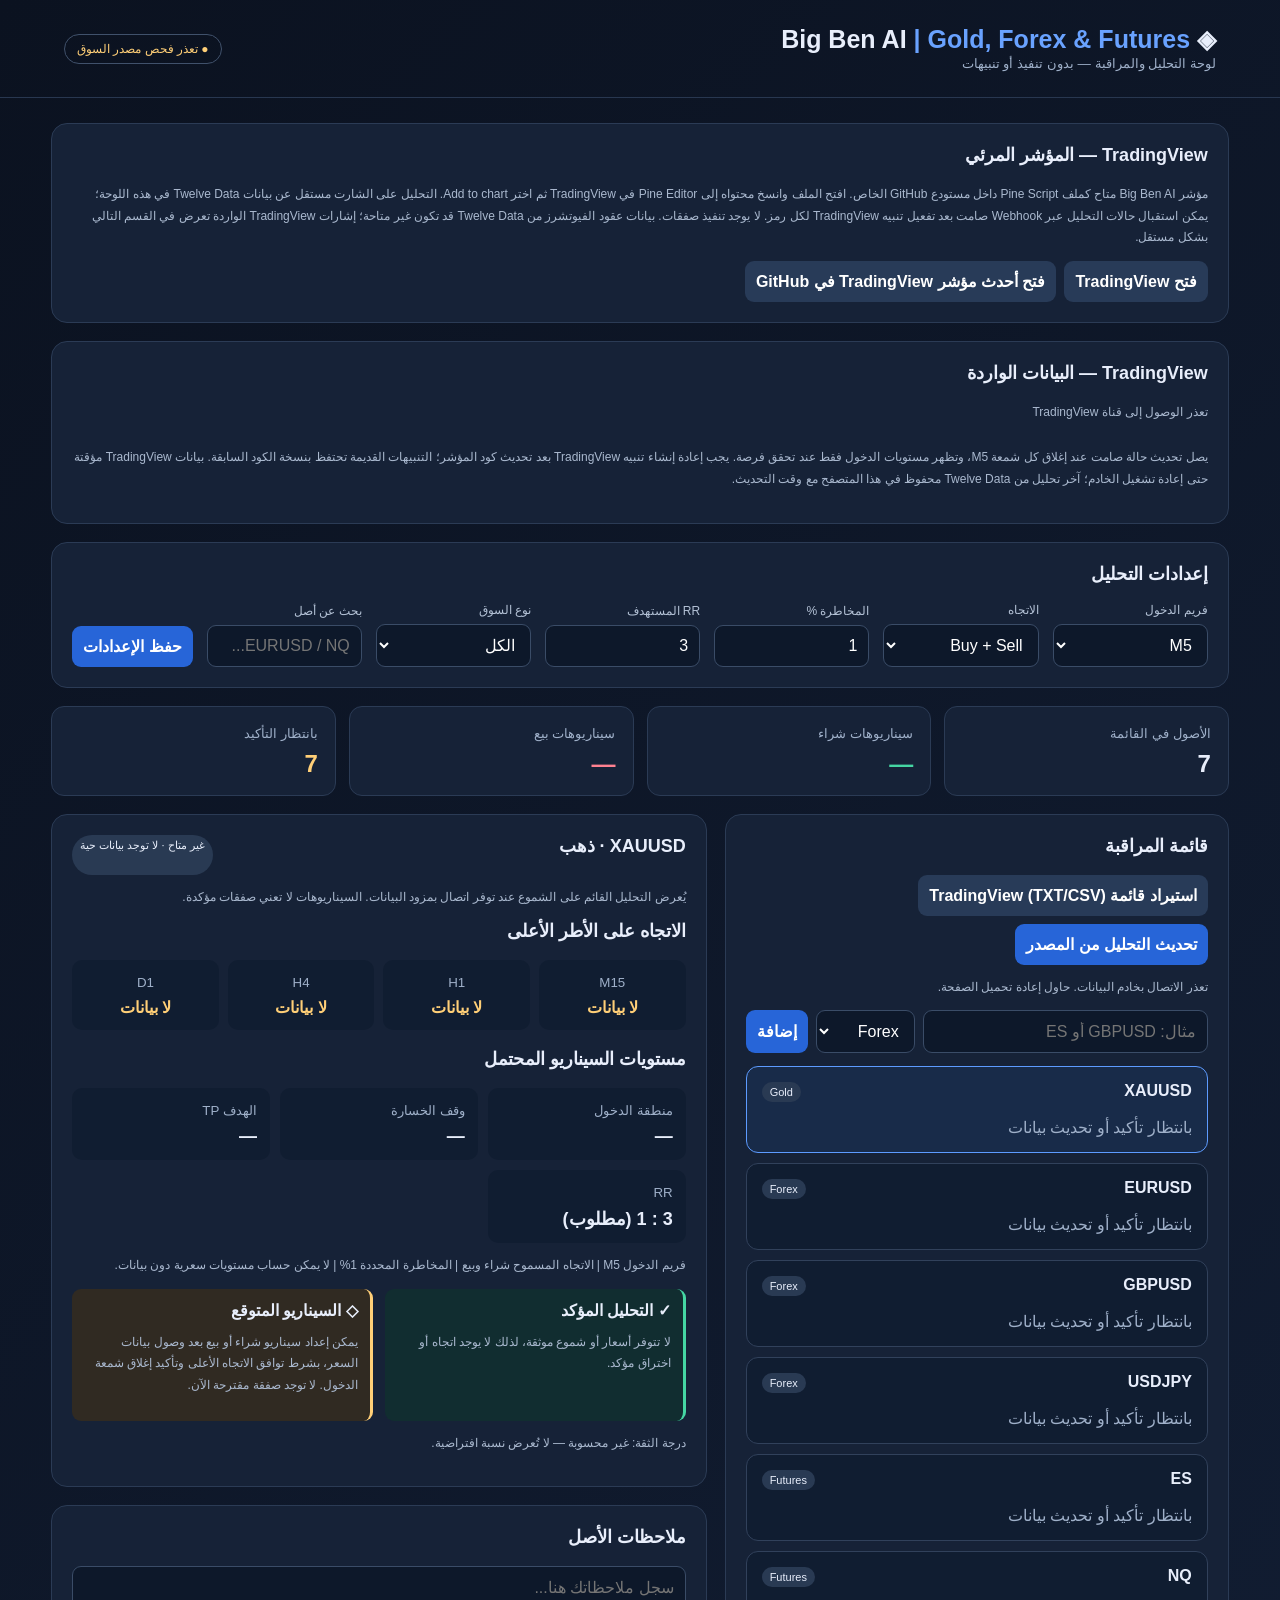
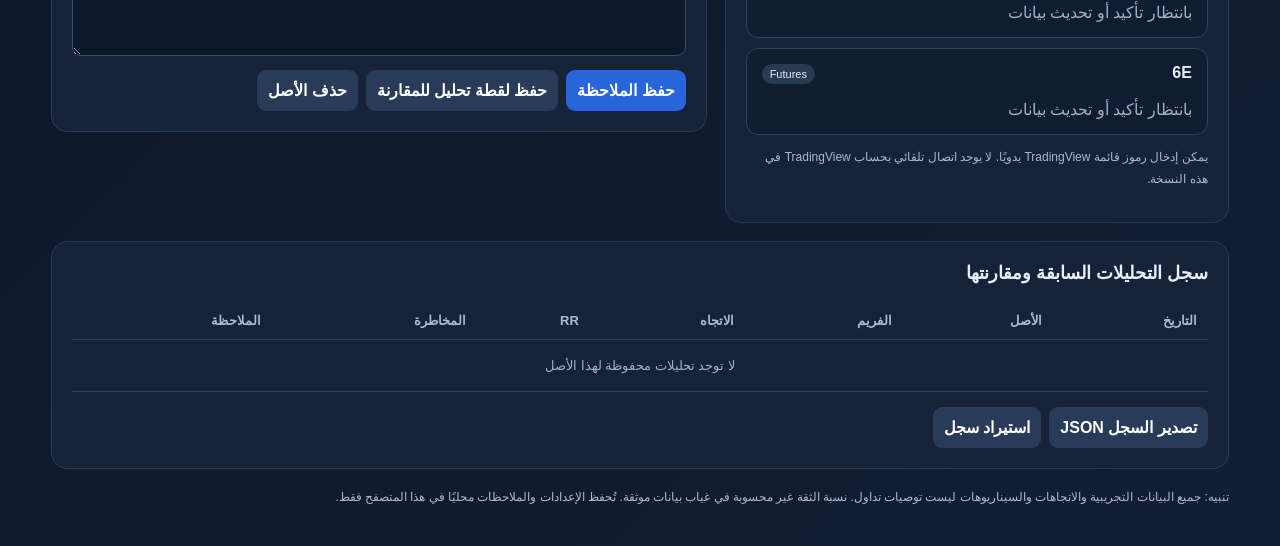
==== commit c180051a: "fix: restore repository root index file" ====
--- a/index.html
+++ b/index.html
@@ -1,104 +1,6 @@
-<!doctype html><html lang="ar" dir="rtl"><head><meta charset="utf-8"><meta name="viewport" content="width=device-width,initial-scale=1"><title>Big Ben AI Pro — Private Dashboard</title>
-<style>
-:root{font-family:Tahoma,"Segoe UI",Arial,sans-serif;color:#ecf5ff;background:#050b19;font-size:14px}*{box-sizing:border-box}body{margin:0;background:radial-gradient(ellipse at 65% 0,#182048 0,transparent 45%),#050b19;min-height:100vh}button{font:inherit;cursor:pointer}a{color:#a9c8ff}header{height:82px;display:flex;align-items:center;justify-content:space-between;gap:18px;padding:12px 22px;background:#060d1e;border-bottom:1px solid #31416e;position:sticky;top:0;z-index:4}.brand{display:flex;align-items:center;gap:13px;direction:ltr}.tower{font-size:44px;color:#f2b95f;text-shadow:0 0 17px #e28b25}.brand b{font-size:29px;font-style:italic;background:linear-gradient(90deg,#f9c969,#fff);background-clip:text;color:transparent}.brand small{display:block;font-size:11px;color:#cbd9f0}.status{border:1px solid #584cba;background:#19123b;border-radius:10px;padding:9px 14px;color:#d8c7ff}.sessions{display:flex;gap:9px}.session{border:1px solid #39436e;border-radius:11px;padding:8px 14px;text-align:center;color:#e3eaff;min-width:120px}.session small{display:block;color:#8ea0bf}.workspace{display:grid;grid-template-columns:205px minmax(0,1fr);direction:rtl}.sidebar{direction:rtl;min-height:calc(100vh - 82px);padding:15px 10px;background:linear-gradient(#080e20,#0b1630);border-right:1px solid #334477}.sidebar button{display:block;width:100%;background:transparent;color:#d9e5ff;border:1px solid transparent;text-align:right;padding:13px 12px;border-radius:9px;margin:4px 0}.sidebar button.active,.sidebar button:hover{border-color:#9958ff;background:linear-gradient(90deg,#2b175d,#17194b);box-shadow:0 0 12px #6734c955}.sidebar .bottom{margin-top:55px;min-height:150px;border-radius:13px;background:linear-gradient(0deg,#291a43,#0b1329);display:flex;align-items:end;padding:14px;color:#d8ad68;font-size:20px;font-weight:bold}.main{direction:rtl;padding:13px;min-width:0}.grid{display:grid;grid-template-columns:repeat(12,minmax(0,1fr));gap:10px}.panel{background:linear-gradient(155deg,#101b35,#080f22 70%);border:1px solid #3b528a;border-radius:13px;padding:14px;box-shadow:inset 0 1px #6577ab33,0 0 13px #080b2a;min-width:0}.panel h2{font-size:15px;margin:0 0 12px}.kpi{grid-column:span 2;min-height:93px}.kpi strong{display:block;font-size:27px;margin-top:10px}.kpi small,.muted{color:#9caec9}.ai{grid-column:span 2;border-color:#7744b9;background:linear-gradient(120deg,#26103f,#101c36)}.ai .brain{font-size:33px;color:#bd79ff}.strategies{grid-column:span 12;display:flex;gap:8px;flex-wrap:wrap;align-items:center}.chip{padding:8px 13px;border:1px solid #385fa0;border-radius:9px;background:#121c3c;color:#bcd1f6;font-size:12px}.chartpanel{grid-column:span 6}.setup{grid-column:span 3;border-color:#8657db;box-shadow:0 0 18px #6424c52b,inset 0 1px #9773d433}.detail{grid-column:span 3}.signals{grid-column:span 3}.half{grid-column:span 3}.wide{grid-column:span 6}.full{grid-column:span 12}.chart{height:285px;border:1px solid #24375b;border-radius:9px;position:relative;overflow:hidden;background:repeating-linear-gradient(0deg,transparent 0 43px,#26324d66 44px),repeating-linear-gradient(90deg,transparent 0 59px,#26324d66 60px),#060e1c;display:flex;align-items:center;justify-content:center;color:#8195b5;text-align:center}.chart svg{position:absolute;inset:0;width:100%;height:100%;opacity:.32}.chart .empty{position:relative;padding:20px;background:#08152acb;border:1px solid #293f64;border-radius:10px}.signalrow{display:flex;justify-content:space-between;gap:8px;border-bottom:1px solid #273652;padding:11px 0;align-items:center}.tag{font-size:11px;padding:5px 8px;border-radius:7px;background:#25324c}.buy{color:#18e48b}.sell{color:#ff586a}.warn{color:#eec475}.notice{border-right:3px solid #a864ff;padding:10px;background:#1a1936;color:#c8d2e8;margin-top:10px;border-radius:5px;line-height:1.7}.metric{font-size:24px;font-weight:bold;color:#29e99c}.pill{border:1px solid #41547e;border-radius:8px;padding:6px 9px;font-size:11px}table{border-collapse:collapse;width:100%;font-size:12px}th,td{padding:10px 5px;text-align:right;border-bottom:1px solid #293a59}th{color:#9aacc9}input{background:#08152b;border:1px solid #395080;border-radius:8px;padding:10px;color:white;width:100%}.btn{border:1px solid #6c56b9;background:#30245d;color:white;border-radius:8px;padding:9px 13px}.footer{margin:15px;color:#8398b8;font-size:12px}.online{color:#20dd9c}.offline{color:#f3c77a}#signal-list{max-height:265px;overflow:auto}.setup-line{display:flex;justify-content:space-between;gap:8px;padding:10px 8px;border-bottom:1px solid #263a62}.setup-line strong{direction:ltr;font-variant-numeric:tabular-nums}.setup-top{display:flex;justify-content:space-between;align-items:center;gap:8px;margin-bottom:10px}.level-track{height:170px;position:relative;border:1px solid #354e7b;border-radius:9px;margin:12px 0;background:repeating-linear-gradient(0deg,transparent 0 32px,#29406666 33px),#07132a;overflow:hidden}.level-mark{position:absolute;left:8px;right:8px;border-top:2px dashed;display:flex;justify-content:flex-start;font-size:11px;font-weight:bold}.level-mark span{position:relative;top:-12px;background:#0a1530;padding:3px 7px;border-radius:5px}.level-mark.tp{border-color:#16e39b;color:#16e39b}.level-mark.entry{border-color:#4b9fff;color:#83bdff}.level-mark.sl{border-color:#ff596c;color:#ff596c}.setup-empty{color:#aabbd6;padding:28px 12px;text-align:center;line-height:1.8}.section-hidden{display:none}@media(max-width:1250px){.kpi{grid-column:span 3}.ai{grid-column:span 6}.chartpanel{grid-column:span 12}.detail,.signals,.half,.setup{grid-column:span 6}.wide{grid-column:span 12}.sessions{display:none}}@media(max-width:780px){header{height:auto;flex-wrap:wrap}.workspace{display:block}.sidebar{min-height:0;display:flex;overflow-x:auto;gap:5px}.sidebar button{min-width:125px}.sidebar .bottom{display:none}.kpi,.ai,.detail,.signals,.half,.wide,.setup{grid-column:span 12}.brand b{font-size:21px}.main{padding:8px}}
-.page-heading{display:flex;align-items:center;justify-content:space-between;gap:10px;margin:2px 0 16px;padding:0 4px}.page-heading h1{font-size:21px;margin:0;color:#f4e9ff}.grid>[data-page]{display:none}.grid>[data-page].page-visible{display:block}.grid>.strategies.page-visible{display:flex}.grid>.panel{box-shadow:inset 0 1px #6474af44,0 0 12px #030915;border-color:#334e87}.grid>.setup{border-color:#9858ed;box-shadow:0 0 18px #8c3bdf40}.settings-grid{display:grid;grid-template-columns:repeat(2,minmax(0,1fr));gap:12px}.settings-card{border:1px solid #3c4f83;background:linear-gradient(135deg,#121e39,#0b1024);padding:17px;border-radius:12px}.settings-card h3{margin:0 0 9px;color:#c8a4ff}.settings-card p{line-height:1.6;color:#aebddd}.sidebar{position:sticky;top:82px;height:calc(100vh - 82px);overflow-y:auto}.sidebar button{font-weight:600}.main{padding:19px}.chartpanel{grid-column:span 12}.chartpanel .chart{display:none}.chartpanel>.notice{font-size:12px}.setup{grid-column:span 7}.detail{grid-column:span 5}.signals,.half,.wide{grid-column:span 6}.full{grid-column:span 12}@media(max-width:780px){.settings-grid{grid-template-columns:1fr}.sidebar{position:static;height:auto}.page-heading{flex-wrap:wrap}.setup,.detail,.signals,.half,.wide{grid-column:span 12}}.overview-focus{grid-column:span 8!important;border-color:#8c59db!important;background:linear-gradient(145deg,#1b1642,#0b142a 70%)!important}.overview-feed{grid-column:span 4!important}.overview-news,.overview-market{grid-column:span 6!important}.overview-head{display:flex;align-items:center;justify-content:space-between;margin:12px 0}.overview-levels{display:grid;grid-template-columns:repeat(4,minmax(0,1fr));gap:9px;margin:14px 0}.overview-levels>div{background:#08162f;border:1px solid #354c84;border-radius:10px;padding:13px 8px;min-width:0}.overview-levels small{display:block;color:#a8bad9;margin-bottom:8px}.overview-levels strong{font-size:19px;direction:ltr;display:block;overflow-wrap:anywhere}.overview-focus .btn,.overview-feed .btn,.overview-news .btn,.overview-market .btn{margin-top:12px}.overview-feed .signalrow{padding:9px 0}@media(max-width:950px){.overview-focus,.overview-feed,.overview-news,.overview-market{grid-column:span 12!important}}@media(max-width:500px){.overview-levels{grid-template-columns:repeat(2,minmax(0,1fr))}}
-/* Big Ben UI v2: three selectable professional dashboard treatments */
-:root{--bb-accent:#39d8c0;--bb-panel:#111c2b;--bb-border:#293a4b}
-body{background:#080f19;font-family:"Segoe UI",Tahoma,Arial,sans-serif}
-header{background:#0d1724;border-bottom:1px solid var(--bb-border);height:74px}
-.brand b{font-style:normal;font-weight:800;background:linear-gradient(90deg,#fff,#88d9d0);background-clip:text}
-.tower{color:var(--bb-accent);text-shadow:none}
-.sidebar{background:#0d1724;border-color:var(--bb-border);padding:18px 12px}
-.sidebar button{font-weight:600;border-radius:11px}
-.sidebar button.active,.sidebar button:hover{background:#163333;border-color:var(--bb-accent);box-shadow:none;color:#eafffa}
-.main{padding:20px 22px}
-.panel{background:var(--bb-panel)!important;border:1px solid var(--bb-border)!important;border-radius:15px!important;box-shadow:none!important;padding:18px}
-.panel h2{font-size:16px;letter-spacing:.1px}
-.chip,.session,.status{border-color:var(--bb-border);background:#142435}
-.btn{background:#176e69;border-color:#298b84}
-.page-heading h1{color:#f1f8fb}
-.design-picker{display:flex;align-items:center;gap:7px;flex-wrap:wrap}
-.design-picker button{background:#162435;color:#d9e6f0;border:1px solid #3a5062;border-radius:9px;padding:7px 10px}
-.design-picker button[aria-pressed="true"]{border-color:var(--bb-accent);color:var(--bb-accent)}
-body[data-design="terminal"]{--bb-accent:#43e6a2;--bb-panel:#07110f;--bb-border:#1b4236;background:#030a08}
-body[data-design="terminal"] header,body[data-design="terminal"] .sidebar{background:#07110f}
-body[data-design="terminal"] .brand b{background:linear-gradient(90deg,#d6fff0,#43e6a2);background-clip:text}
-body[data-design="terminal"] .sidebar button.active{background:#0b2920}
-body[data-design="light"]{--bb-accent:#176d9a;--bb-panel:#ffffff;--bb-border:#d7e2ed;background:#f3f7fb;color:#14263b}
-body[data-design="light"] header,body[data-design="light"] .sidebar{background:#fff;color:#14263b}
-body[data-design="light"] .panel,body[data-design="light"] .panel h2,body[data-design="light"] .page-heading h1{color:#14263b}
-body[data-design="light"] .sidebar button{color:#24415a}
-body[data-design="light"] .sidebar button.active{background:#e7f3fa;color:#176d9a}
-body[data-design="light"] .muted,body[data-design="light"] .panel small{color:#52677b}
-body[data-design="light"] .chip,body[data-design="light"] .session,body[data-design="light"] .status{background:#eaf2f9;color:#24415a}
-body[data-design="light"] th,body[data-design="light"] td{border-color:#e0e9f0;color:#243e53}
-body[data-design="light"] input{background:#fff;color:#152b41}
-@media(max-width:780px){.main{padding:12px}.design-picker{width:100%}}
-
-.scalp-filters{display:flex;gap:14px;align-items:end;flex-wrap:wrap;margin:20px 0}.scalp-filters label{display:grid;gap:8px;min-width:150px}.scalp-filters select{font:inherit;background:var(--bb-panel);color:inherit;border:1px solid var(--bb-border);padding:10px;border-radius:8px}.scalp-cards{display:grid;gap:16px}.scalp-pair{display:grid;grid-template-columns:repeat(2,minmax(0,1fr));gap:14px}.scalp-card{padding:16px;border:1px solid var(--bb-border);border-radius:12px}.scalp-card h3{margin-top:0}.scalp-card dl{display:grid;grid-template-columns:1fr 1fr;gap:10px}.scalp-card dd{margin:0;direction:ltr;font-variant-numeric:tabular-nums}.scalp-card dt{color:#8ea7b8}@media(max-width:680px){.scalp-pair{grid-template-columns:1fr}.scalp-filters label{width:100%}}
-</style><style>#research-runs pre{direction:ltr;text-align:left;max-height:320px;overflow:auto;background:#071326;padding:12px;border-radius:8px}#research-runs p{overflow-wrap:anywhere}#research-runs details{margin:8px 0}#research-runs summary{cursor:pointer}</style><style>header{height:auto;min-height:82px;flex-wrap:wrap;position:relative}.brand,.design-picker{flex-shrink:0}.status{flex:1 1 280px;overflow-wrap:anywhere}.sidebar{top:0;height:100vh}/* Mobile layout verified */@media(max-width:780px){header{height:auto;position:static;display:grid;grid-template-columns:minmax(0,1fr);gap:12px;padding:14px}.brand{grid-row:1;justify-content:center}.brand b{font-size:23px}.design-picker{justify-content:center}.status{max-width:100%;overflow-wrap:anywhere;font-size:12px;line-height:1.6}#clock{text-align:center;font-size:12px}.sidebar{position:static;height:auto;min-height:0;display:flex;flex-wrap:nowrap;overflow-x:auto;overflow-y:hidden;padding:8px;gap:6px;border-bottom:1px solid var(--bb-border)}.sidebar button{flex:0 0 auto;width:auto;min-width:0;white-space:nowrap;margin:0;padding:10px 12px}.main{padding:12px}.page-heading{margin-top:8px}.settings-card p,.notice{overflow-wrap:anywhere}.panel{grid-column:span 12}.panel table{display:block;overflow-x:auto}.signalrow{flex-wrap:wrap}}</style><style>.market-chart-links{display:flex;gap:8px;flex-wrap:wrap;margin-top:14px}.market-chart-links a{text-decoration:none}#analysis-observed .settings-card{min-width:0;overflow-wrap:anywhere}</style><style>#analysis-observed h3,#analysis-observed .htf-values{direction:ltr;unicode-bidi:isolate;text-align:right}#analysis-observed .settings-card p{line-height:1.8}</style><style id="pearl-b-layout">
-body[data-design="light"]{background:#f4f6fa;color:#24334b;font-family:Tahoma,Arial,sans-serif} .pearl-header{display:block;background:#fff;border-bottom:1px solid #e1e6ef;position:relative;padding:18px 3%;height:auto}.header-row{display:flex;align-items:center;gap:25px;flex-wrap:wrap}.pearl-header .brand{font-weight:800;color:#183158}.pearl-header .brand b{background:none;color:#244b7f;font-size:23px}.pearl-header .brand small{color:#758198}.pearl-header .sidebar details[open]>div{position:absolute;top:100%;right:0;min-width:170px;background:#fff;padding:12px;border:1px solid #dce3ec;border-radius:8px;box-shadow:0 10px 25px #30405722;z-index:10}.pearl-header .sidebar{height:auto;overflow:visible;align-items:center;min-height:0;display:flex;flex:1;flex-wrap:wrap;gap:5px;position:static;width:auto;background:transparent;border:0;padding:0}.pearl-header .sidebar button{width:auto;margin:0;display:inline-block;box-shadow:none}.pearl-header .sidebar button:hover{background:#edf2fa;border-color:transparent}.ai-option input{width:auto}.brand-mark{background:#2e5fba;color:white;padding:10px;border-radius:9px}.sidebar button,.sidebar summary{background:transparent;border:0;color:#657188;padding:11px;cursor:pointer;border-radius:8px}.sidebar button.active{background:#e9f0fc;color:#245bba}.sidebar details{position:relative}.sidebar details[open]{background:#fff;box-shadow:0 5px 25px #ccd4e3}.integration-strip{display:flex;gap:20px;flex-wrap:wrap;margin-top:15px;font-size:12px;color:#657188}.workspace{display:block!important;margin:0!important;padding:24px 3%!important}.workspace main{margin:0!important;width:100%;min-width:0}.grid{gap:20px}.panel{background:#fff!important;border:1px solid #e2e7ef!important;box-shadow:0 4px 20px #25365505;border-radius:14px;color:#24334b!important}.desk-workspace{grid-column:1/-1;width:100%;min-width:0}.desk-toolbar{display:flex;justify-content:space-between;align-items:center;gap:20px;margin-bottom:20px;flex-wrap:wrap}.symbol-input{display:flex;gap:8px;margin-top:8px}.symbol-input input{background:#fff;color:#22334f;border:1px solid #d9e0ec;padding:12px;border-radius:8px;width:180px;direction:ltr}.btn{background:#316ad1!important;color:#fff!important;border:0;border-radius:8px;padding:12px 20px;cursor:pointer}.desk-parameters{display:flex;gap:10px;align-items:center;flex-wrap:wrap}.pill,.chip{background:#eef3fa!important;color:#49617e!important;border:1px solid #dde5f0}.ai-option{font-size:12px;color:#63728a}.desk-main{display:grid;grid-template-columns:minmax(0,1fr) 340px;gap:20px;direction:ltr}.desk-left,.analysis-dossier{direction:rtl;min-width:0}.desk-left .panel{padding:20px}.desk-pair,.desk-lower{display:grid;grid-template-columns:1fr 1fr;gap:18px;margin-top:18px}.desk-pair h2,.desk-lower h2{font-size:16px}.trade-plan h2 span{font-size:11px;display:block;margin-top:7px}.plan-values{display:grid;gap:10px;padding:10px 0}.plan-row{display:flex;justify-content:space-between;border-bottom:1px solid #edf0f5;padding:8px}.analysis-dossier{padding:22px;align-self:start}.dossier-heading{display:flex;align-items:center;justify-content:space-between}.decision-pill{background:#fff4df;color:#936412;padding:7px 13px;border-radius:20px;font-size:12px;font-weight:bold}.source-details{font-size:12px;display:grid;grid-template-columns:1fr 1.3fr;gap:10px;margin:24px 0}.source-details dd{margin:0;overflow-wrap:anywhere}.source-details dt,.muted{color:#758198!important}.analysis-dossier h3{font-size:14px;margin-top:26px}.reason-list{padding-right:18px;font-size:13px;line-height:1.9}.check-row{display:flex;justify-content:space-between;gap:12px;padding:9px 0;border-bottom:1px solid #edf0f5;font-size:12px}.check-row span:last-child{white-space:nowrap}.news-item{padding:12px 0;border-bottom:1px solid #edf0f5;font-size:13px;line-height:1.8}.news-item a{color:#285dba}.news-item small{display:block;color:#758198}.text-button{border:0;background:transparent;color:#3266be;cursor:pointer;font-size:12px}.small-copy{font-size:12px;line-height:1.8}.chartpanel>.chart{display:none}.notice{background:#f2f6fc!important;color:#687b95!important;border-color:#e2e8f2!important}.chartpanel h2{font-size:16px}.panel pre{white-space:pre-wrap;overflow-wrap:anywhere;background:#f4f6fa;color:#35445b}.panel input,.panel select,.panel textarea{background:#fff!important;color:#263852!important;border-color:#d6dfeb!important}h1,h2,h3{color:#263c5d}.settings-card{background:#fff!important;border-color:#e2e7ef!important}.agent-task{padding:10px 0;border-bottom:1px solid #edf0f5;font-size:12px;line-height:1.8}.agent-task strong{display:block;color:#355b91} .full{grid-column:1/-1}
-@media(max-width:1000px){.desk-main{grid-template-columns:minmax(0,1fr) 300px}.pearl-header .sidebar{flex-basis:100%}}@media(max-width:760px){.desk-main{display:flex;flex-direction:column}.analysis-dossier{width:100%;box-sizing:border-box;order:-1}.desk-pair,.desk-lower{grid-template-columns:1fr}.workspace{padding:16px!important}.header-row{gap:12px}.sidebar button{padding:8px}.integration-strip{gap:10px}.desk-toolbar{align-items:stretch}.symbol-input input{width:100%;min-width:0}.symbol-input{width:100%}.desk-toolbar>div{width:100%}.desk-left{width:100%}}
-</style><style id="compact-multiasset-layout">
-body[data-design="light"] .settings-card,body[data-design="light"] .overview-levels>div{background:#f8faff!important;border-color:#dce4ee!important;color:#24334b!important}body[data-design="light"] .settings-card h3{color:#244b7f}body[data-design="light"] .settings-card p{color:#52647d}.workspace{padding:14px 2%!important}.pearl-header{padding:12px 2%!important}.header-row{gap:14px}.integration-strip{gap:12px;margin-top:9px}.grid{gap:12px}.desk-toolbar{gap:12px;margin-bottom:12px}.desk-main{gap:12px;grid-template-columns:minmax(0,1fr) minmax(300px,34%)}.desk-left{display:flex;flex-direction:column;gap:12px;min-width:0}.desk-pair{order:-3;margin:0;gap:12px}.desk-left>.small-copy{order:-2;margin:0}.desk-lower{gap:12px}.analysis-dossier{padding:16px;position:sticky;top:12px}.analysis-dossier h3{margin:12px 0 7px}.source-details{margin:10px 0}.reason-list{padding-inline-start:18px}.check-row{padding:6px 0}.desk-parameters{gap:7px}.channel-inputs{display:grid;grid-template-columns:1fr 1fr;gap:12px}.channel-inputs input,.watchlist-editor{width:100%;box-sizing:border-box;border:1px solid #cbd6e5;border-radius:8px;padding:10px;background:#fff;color:#24334b;direction:ltr}.channel-inputs label{display:block;margin-bottom:7px}.channel-actions,.stream-filters{display:flex;gap:8px;flex-wrap:wrap;align-items:center;margin:12px 0}.stream-card{border:1px solid #dce4ee;border-inline-start:4px solid #557bb9;border-radius:10px;background:#fff;padding:14px;min-width:0}.stream-card.is-buy{border-inline-start-color:#199466}.stream-card.is-sell{border-inline-start-color:#d05a68}.stream-heading{display:flex;justify-content:space-between;gap:10px;flex-wrap:wrap}.stream-heading h3{margin:0;font-size:16px}.stream-plans{display:grid;grid-template-columns:1fr 1fr;gap:10px;margin:10px 0}.stream-plans>div{background:#f5f8fc;padding:10px;border-radius:8px}.stream-plans p{margin:6px 0;direction:ltr;text-align:right}.stream-list{display:grid;grid-template-columns:repeat(2,minmax(0,1fr));gap:12px}.stream-card a{display:inline-block;margin-inline-end:10px}.stream-card .muted{font-size:12px}.catalog-status{font-size:12px;color:#52647d}.watchlist-editor{min-height:100px;resize:vertical}.workspace-note{font-size:12px;color:#60738e}#desk-market-chart{order:1}.desk-lower{order:2}#multiasset-trades{padding:16px}.compact-identity{display:flex;gap:10px;flex-wrap:wrap;align-items:center}.compact-identity .pill{white-space:normal}@media(max-width:1000px){.desk-main{grid-template-columns:minmax(0,1fr) 300px}.stream-list{grid-template-columns:1fr}}@media(max-width:780px){.desk-main{display:flex;flex-direction:column}.analysis-dossier{position:static;order:0;width:100%}.desk-left{display:contents}.desk-pair{order:-3;width:100%}.desk-left>.small-copy{order:-2}.analysis-dossier{order:-1}.channel-inputs{grid-template-columns:1fr}.stream-plans{grid-template-columns:1fr 1fr}.stream-list{grid-template-columns:1fr}.workspace{padding:10px!important}}
-</style><style id="design-a-compact-light">
-:root{color-scheme:light}body[data-design="light"]{background:#f5f8fd;color:#1c304d}.a-sidebar{position:fixed;inset:0 0 0 auto;width:246px;z-index:30;overflow-y:auto;background:linear-gradient(160deg,#0b1930,#132d4d);color:#eaf2ff;padding:22px 16px;box-shadow:-4px 0 24px #0f274b12}.a-sidebar .brand{display:flex;align-items:center;gap:9px;padding-bottom:18px;border-bottom:1px solid #ffffff20}.a-sidebar .brand b{font-size:17px;white-space:nowrap;background:none;color:#fff}.a-sidebar .brand small{display:block;font-size:11px;color:#b5c9e5;margin-top:6px;direction:ltr;text-align:right}.a-sidebar .brand-mark{font-size:16px;padding:10px 8px;background:#2471fa;border-radius:9px}.a-sidebar .sidebar{position:static;display:flex;flex-direction:column;align-items:stretch;gap:4px;width:100%;height:auto;min-height:0;overflow:visible;background:none;border:0;padding:17px 0}.a-sidebar .sidebar button,.a-sidebar .sidebar summary{display:block;width:100%;margin:0;text-align:right;color:#dce8fa;background:transparent;border:0;border-radius:8px;font-size:14px;padding:11px 12px;cursor:pointer}.a-sidebar .sidebar button:hover{background:#ffffff0d}.a-sidebar .sidebar button.active{background:#075df4;color:#fff}.a-sidebar .sidebar details[open]>div{position:static;background:#ffffff08;border:0;box-shadow:none;padding:4px}.a-delivery-details{border-top:1px solid #ffffff20;margin-top:7px;padding-top:16px}.a-delivery-details>summary{font-size:13px;font-weight:bold;cursor:pointer}.a-recipient-panel{padding-top:14px;font-size:12px}.a-recipient-panel .channel-inputs{grid-template-columns:1fr;gap:12px}.a-recipient-panel label{color:#eff5ff;font-size:12px}.a-recipient-panel .workspace-note{font-size:10px;color:#b3c5dc;line-height:1.6;margin:6px 0}.a-recipient-panel input{padding:10px;font-size:13px}.a-recipient-panel .btn{width:100%;font-size:12px;padding:9px}.a-recipient-panel .text-button{color:#c9dcf8;font-size:11px}.a-recipient-panel #destination-status{font-size:10px;line-height:1.6;color:#c6d7ee;overflow-wrap:anywhere}.pearl-header{margin-right:246px;padding:15px 22px!important;background:#fff;border-bottom:1px solid #dce5f2}.a-workspace-title strong{font-size:17px;color:#173a67}.a-workspace-title small{display:block;margin-top:5px;font-size:11px;color:#6c7e95}.header-row{justify-content:space-between;gap:12px}.integration-strip{gap:6px;margin-top:12px}.integration-strip>span{padding:5px 8px;border:1px solid #e0e8f3;border-radius:6px;background:#f7faff;font-size:10px}.connection-caption{font-size:11px;margin:9px 0 0}.workspace{margin:0 246px 0 0!important;width:calc(100% - 246px)!important;padding:16px 20px!important}.main{padding:0!important}.page-heading{margin:0 0 12px}.page-heading h1{font-size:19px;color:#173a67}.page-heading>span{font-size:10px}.grid{gap:12px}.panel{border-radius:10px!important;border-color:#d6e0ee!important;box-shadow:0 2px 9px #1b3c6b04!important}.desk-toolbar{padding:12px;background:#fff;border:1px solid #d6e0ee;border-radius:9px;margin-bottom:10px}.desk-toolbar label{font-size:12px}.symbol-input input{height:38px;max-width:240px}.symbol-input .btn{height:38px;padding:7px 14px}.desk-parameters{font-size:10px;gap:6px}.desk-parameters .pill{font-size:10px}.compact-identity{font-size:10px;line-height:1.7;margin:7px 0 10px}.desk-main{display:grid;grid-template-columns:minmax(0,1fr) minmax(0,1.05fr);direction:ltr;gap:12px;align-items:stretch}.a-chart-column{min-width:0}.a-chart-column>#desk-market-chart{height:100%;padding:14px;margin:0}.a-chart-column h2{font-size:13px;margin:0 0 10px}.a-chart-column .notice{font-size:10px;line-height:1.7;padding:8px}.market-chart-links{gap:5px;margin-top:8px}.market-chart-links .chip{font-size:10px;padding:5px 7px}.analysis-dossier{position:static;padding:14px;align-self:stretch;direction:rtl}.dossier-heading h2{font-size:15px}.analysis-dossier #desk-analysis-status{font-size:11px;margin:8px 0}.source-details{font-size:10px;gap:5px;margin:8px 0}.analysis-dossier h3{font-size:12px;margin:10px 0 6px}.reason-list{font-size:11px;line-height:1.65;margin:7px 0}.a-evidence-highlights{display:flex;gap:7px;margin:10px 0}.a-evidence-highlights>span{flex:1;text-align:center;background:#f0f4fb;color:#425d80;padding:7px;border-radius:7px;border:1px solid #dce5f2;font-size:11px}.desk-pair{display:grid;grid-template-columns:1fr 1fr;gap:10px;margin:10px 0}.trade-plan{padding:12px!important;background:#f8fbff!important;border-color:#91b5f6!important}.trade-plan:nth-child(2){background:#f5fcf7!important;border-color:#9ed5b6!important}.trade-plan h2{font-size:13px;margin:0 0 10px}.trade-plan h2 .muted{display:block;margin-top:4px;font-size:9px}.plan-row{font-size:11px;padding:7px 0;gap:5px}.plan-row strong{font-size:14px}.plan-values>p{font-size:11px;line-height:1.75}.small-copy{font-size:10px;line-height:1.6;margin:8px 0}.a-check-details summary{font-size:11px;cursor:pointer;padding:7px;background:#f6f9fd;border-radius:6px}.a-check-details .check-row{font-size:10px}.a-review-panel{margin-top:12px;padding:14px}.a-review-panel h2{font-size:14px;margin:0 0 10px}.a-review-panel h2 .pill{font-size:9px}.a-review-grid{display:grid;grid-template-columns:repeat(4,minmax(0,1fr));gap:9px}.a-review-summary{grid-column:1/-1;font-size:11px;line-height:1.75;margin:0 0 2px}.a-review-grid>.agent-task{padding:12px;background:#f8faff;border:1px solid #d9e4f1;border-radius:8px;min-width:0}.a-review-grid>.agent-task strong{display:block;font-size:12px;margin-bottom:8px;color:#204b82}.a-review-grid>.agent-task span{font-size:10px;line-height:1.8}.desk-lower{margin-top:12px;display:grid;grid-template-columns:1fr 1.5fr;gap:12px;direction:ltr}.desk-lower>article{padding:14px;direction:rtl}.desk-lower h2{font-size:13px}.desk-lower .news-item{font-size:11px;padding:7px 0}.desk-lower .news-item small{font-size:9px}#desk-agent-mini{display:grid;grid-template-columns:repeat(3,minmax(0,1fr));gap:7px}#desk-agent-mini .agent-task{padding:8px;background:#f7faff;border:1px solid #e0e8f3;border-radius:7px;margin:0}#desk-agent-mini strong{font-size:10px}#desk-agent-mini span{font-size:9px;line-height:1.6}.stream-list{gap:10px}.stream-card{padding:12px}.stream-heading h2{font-size:15px}.stream-heading h3{font-size:13px}.stream-plans{font-size:11px}@media(max-width:1100px){.a-sidebar{width:215px;padding:18px 12px}.a-sidebar .brand b{font-size:15px}.pearl-header{margin-right:215px}.workspace{margin-right:215px!important;width:calc(100% - 215px)!important;padding:13px!important}.desk-main{grid-template-columns:1fr}.a-chart-column{order:1}.analysis-dossier{order:0}.a-review-grid{grid-template-columns:repeat(2,minmax(0,1fr))}}@media(max-width:780px){.a-sidebar{position:relative;inset:auto;width:100%;height:auto;padding:14px}.a-sidebar .brand{padding-bottom:12px}.a-sidebar .sidebar{flex-direction:row;flex-wrap:nowrap;overflow-x:auto;gap:4px;padding:10px 0 0}.a-sidebar .sidebar button{width:auto;white-space:nowrap;padding:9px 11px;font-size:12px}.a-sidebar .sidebar details{flex-shrink:0}.a-sidebar .sidebar details[open]>div{position:absolute;right:10px;background:#163657;z-index:40;max-height:260px;overflow:auto;min-width:160px}.a-delivery-details{margin-top:10px;padding-top:10px}.a-delivery-details .channel-inputs{grid-template-columns:1fr 1fr}.pearl-header{margin-right:0;padding:12px!important}.workspace{margin:0!important;width:100%!important;padding:10px!important}.a-workspace-title strong{font-size:14px}.header-row #clock{font-size:10px}.integration-strip>span{font-size:9px}.page-heading>span{display:none}.desk-main{display:grid;grid-template-columns:1fr}.desk-pair{width:100%;order:initial}.desk-lower{grid-template-columns:1fr}.a-review-grid{grid-template-columns:1fr 1fr}#desk-agent-mini{grid-template-columns:1fr 1fr}.stream-plans{grid-template-columns:1fr 1fr}}@media(max-width:380px){.a-review-grid,.desk-pair,.a-delivery-details .channel-inputs{grid-template-columns:1fr}.symbol-input{flex-wrap:wrap}.symbol-input input{max-width:100%}}
-</style><style>body[data-design="light"] .a-sidebar .sidebar{background:transparent;color:#dce8fa}body[data-design="light"] .a-sidebar .sidebar button,body[data-design="light"] .a-sidebar .sidebar summary{color:#dce8fa}body[data-design="light"] .a-sidebar .sidebar button.active{background:#075df4;color:white}body[data-design="light"] .a-sidebar .sidebar button:hover{background:#ffffff16}</style><style>.analysis-dossier h3{font-size:13px}.reason-list{font-size:12px;line-height:1.8}.plan-row{font-size:12px}.plan-row strong{font-size:15px}.source-details{font-size:11px}.analysis-dossier #desk-analysis-status{font-size:12px}.a-review-grid>.agent-task span{font-size:12px}.a-review-grid>.agent-task strong{font-size:13px}.a-review-summary{font-size:12px}.a-sidebar .sidebar button{padding:9px 12px;font-size:13px}.a-evidence-highlights>span{line-height:1.7}</style><style>#durable-lab input,#durable-lab textarea,#saved-notes textarea{display:block;width:100%;max-width:100%;margin:8px 0;padding:10px;border:1px solid #ccd6e5;border-radius:8px;font:inherit}#durable-lab label{display:block;margin-top:10px}#draft-list article,#note-list article{margin-top:12px}#operations-panel pre{font:inherit;line-height:1.8}</style><style>@media(max-width:780px){.a-sidebar .sidebar{display:grid;grid-template-columns:repeat(3,minmax(0,1fr));overflow:visible;gap:5px}.a-sidebar .sidebar button{width:100%;min-width:0;white-space:normal;font-size:12px;padding:9px 4px}.a-sidebar .sidebar details{min-width:0}.a-sidebar .sidebar details>summary{padding:9px 4px}.a-sidebar .sidebar details[open]>div{right:10px;left:10px;min-width:0}.a-delivery-details .channel-inputs{grid-template-columns:1fr}.desk-toolbar{flex-wrap:wrap}.symbol-input{flex-wrap:wrap}.symbol-input input{min-width:0;width:100%}}#saved-notes p,#durable-lab p{overflow-wrap:anywhere}</style></head><body data-design="light">
-<aside class="a-sidebar" aria-label="القائمة وإعدادات الإرسال"><div class="brand"><span class="brand-mark">BB</span><div><b>BIG BEN AI PRO</b><small>Forex & Futures · M5</small></div></div><nav class="sidebar" aria-label="التنقل"><button type="button" data-target="overview">الرئيسية</button><button type="button" data-target="analyze">Analyze</button><button type="button" data-target="analysis">الأسواق</button><button type="button" data-target="signals">الإشارات</button><button type="button" data-target="agents">الأيجنت</button><button type="button" data-target="backtest">الباك تيست</button><button type="button" data-target="news">الأخبار والتقويم</button><button type="button" data-target="lab">المختبر</button><button type="button" data-target="settings">الإعدادات</button><details><summary>المزيد</summary><div><button data-target="scalping">أهداف السكالب</button><button data-target="trade-setup">تفاصيل الصفقة</button><button data-target="performance">الأداء والمخاطر</button><button data-target="watch">قائمة المتابعة</button><button data-target="alerts">التنبيهات</button></div></details></nav><details class="a-delivery-details" open><summary>وجهات التنبيهات والمشاركة</summary><section class="a-recipient-panel" id="notification-destinations"><div class="channel-inputs"><div><label for="recipient-telegram">Telegram — معرّف المحادثة Chat ID</label><input id="recipient-telegram" autocomplete="off" placeholder="مثال: 123456789 أو -100…"><p class="workspace-note">Chat ID وليس الهاتف؛ الفراغ يستخدم الوجهة الحالية.</p></div><div><label for="recipient-whatsapp">WhatsApp — الرقم الدولي</label><input id="recipient-whatsapp" type="tel" autocomplete="off" placeholder="+968XXXXXXXX"><p class="workspace-note">رقم دولي يبدأ بـ +. مشاركة يدوية برسالة جاهزة.</p></div></div><div class="channel-actions"><button class="btn" id="save-destinations" type="button">حفظ الوجهات</button><button class="text-button" data-go="signals">عرض الصفقات والمشاركة</button></div><p id="destination-status" role="status">جارٍ قراءة إعدادات الوجهات…</p><p class="workspace-note">حفظ الرقم يفعّل مشاركة WhatsApp اليدوية. الربط التلقائي يظهر بحالته الفعلية.</p></section></details></aside><header class="pearl-header"><div class="header-row"><div class="a-workspace-title"><strong>منصة تحليل الفوركس والفيوتشرز</strong><small>الاستراتيجية الحالية · M5 · RR 2.5</small></div><div class="design-picker" role="group" aria-label="اختيار مظهر الواجهة"><span class="muted">المظهر:</span><button type="button" data-design-choice="pro" aria-pressed="false">احترافي</button><button type="button" data-design-choice="terminal" aria-pressed="false">Terminal</button><button type="button" data-design-choice="light" aria-pressed="true">تحريري</button></div><span id="clock" class="muted"></span></div><div class="integration-strip" aria-live="polite"><span id="desk-tv-state">TradingView · جارٍ الفحص</span><span id="desk-data-state">البيانات · جارٍ الفحص</span><span id="desk-news-state">الأخبار · جارٍ الفحص</span><span id="desk-ai-state">الذكاء الاصطناعي · جارٍ الفحص</span><span id="desk-storage-state">التخزين · جارٍ الفحص</span></div><p id="connection" class="connection-caption">جارٍ فحص استقبال البيانات…</p></header><div class="workspace"><main class="main"><div class="page-heading"><h1 id="page-title">لوحة التحكم</h1><span class="muted">Big Ben AI Pro · لوحة خاصة للتحليل فقط</span></div><div class="grid"><section class="desk-workspace" data-page="overview analyze"><div class="desk-toolbar"><div><label for="desk-symbol">الزوج أو العقد</label><div class="symbol-input"><input id="desk-symbol" list="desk-symbol-options" value="EURUSD" autocomplete="off" aria-label="الزوج أو العقد"><datalist id="desk-symbol-options"><option value="EURUSD"></option><option value="GBPUSD"></option><option value="USDJPY"></option><option value="NQ"></option><option value="MNQ"></option><option value="ES"></option><option value="MES"></option><option value="YM"></option><option value="6E"></option></datalist><button class="btn" type="button" id="desk-analyze">حلّل الزوج</button></div></div><div class="desk-parameters"><span class="pill">M5</span><span class="pill">الاستراتيجية الحالية · RR 2.5</span><label class="ai-option"><input type="checkbox" id="desk-use-ai" checked> مراجعة الذكاء الاصطناعي عند توفر الربط</label></div></div><p id="desk-instrument-identity" class="compact-identity workspace-note">اختر زوج فوركس أو عقد فيوتشرز؛ التحليل غير محصور برمز واحد.</p><p id="desk-smt-research" class="workspace-note">قياس ارتباط SMT التاريخي يظهر عند توفر تاريخ متزامن للزوجين.</p><div class="desk-main"><div class="a-chart-column"><section class="panel chartpanel" id="desk-market-chart"><h2>📈 رسم الفوركس — EUR/USD افتراضيًا <span class="pill">M5</span></h2><div class="chart"><svg viewBox="0 0 600 280" preserveAspectRatio="none"><path d="M10 205L55 193L80 218L105 178L130 190L160 145L190 165L230 122L270 142L300 110L340 136L380 85L410 112L450 65L490 92L540 48L590 68" fill="none" stroke="#1dd8a6" stroke-width="3"/></svg><div class="empty">لا توجد شموع سوق حية متصلة بعد<br><small>الرسم الخلفي زخرفي فقط وليس أسعارًا حقيقية</small></div></div><div style="height:420px;border:1px solid #344c81;border-radius:10px;overflow:hidden;margin-top:12px"><div class="tradingview-widget-container" style="height:100%;width:100%"><div class="tradingview-widget-container__widget" style="height:calc(100% - 32px);width:100%"></div><div class="tradingview-widget-copyright"><a href="https://www.tradingview.com/" target="_blank" rel="noopener noreferrer">TradingView</a> — بيانات الرسم حسب تغطية وترخيص المصدر</div><script type="text/javascript" src="https://s3.tradingview.com/external-embedding/embed-widget-advanced-chart.js" async>{"autosize":true,"symbol":"OANDA:EURUSD","interval":"5","timezone":"Asia/Muscat","theme":"light","style":"1","locale":"en","allow_symbol_change":true,"calendar":false,"hide_top_toolbar":false,"hide_legend":false,"support_host":"https://www.tradingview.com"}</script></div></div><div class="notice">الرسم المضمّن يبدأ بـEUR/USD؛ يمكنك تغيير رمز الفوركس من داخله. تمنع قيود مزود الرسم تضمين بعض عقود الفيوتشرز خارج TradingView؛ افتح مخطط العقد من الروابط أدناه. تنبيهات العقود تصل إلى بطاقات التحليل أعلاه بصورة مستقلة عن الرسم. لا يعني عرض الرسم ثبوت الترخيص اللحظي.</div><div class="market-chart-links" aria-label="مخططات الأسواق على TradingView"><a class="chip" href="https://www.tradingview.com/chart/?symbol=OANDA%3AEURUSD&amp;interval=5" target="_blank" rel="noopener noreferrer">EURUSD</a> <a class="chip" href="https://www.tradingview.com/chart/?symbol=OANDA%3AGBPUSD&amp;interval=5" target="_blank" rel="noopener noreferrer">GBPUSD</a> <a class="chip" href="https://www.tradingview.com/chart/?symbol=OANDA%3AUSDJPY&amp;interval=5" target="_blank" rel="noopener noreferrer">USDJPY</a> <a class="chip" href="https://www.tradingview.com/chart/?symbol=CME_MINI%3ANQ1!&amp;interval=5" target="_blank" rel="noopener noreferrer">NQ</a> <a class="chip" href="https://www.tradingview.com/chart/?symbol=CME_MINI%3AMNQ1!&amp;interval=5" target="_blank" rel="noopener noreferrer">MNQ</a> <a class="chip" href="https://www.tradingview.com/chart/?symbol=CME_MINI%3AES1!&amp;interval=5" target="_blank" rel="noopener noreferrer">ES</a> <a class="chip" href="https://www.tradingview.com/chart/?symbol=CME_MINI%3AMES1!&amp;interval=5" target="_blank" rel="noopener noreferrer">MES</a> <a class="chip" href="https://www.tradingview.com/chart/?symbol=CBOT_MINI%3AYM1!&amp;interval=5" target="_blank" rel="noopener noreferrer">YM</a> <a class="chip" href="https://www.tradingview.com/chart/?symbol=CME%3A6E1!&amp;interval=5" target="_blank" rel="noopener noreferrer">6E</a></div></section></div><aside class="panel analysis-dossier"><div class="dossier-heading"><h2>تحليل الصفقة</h2><span class="decision-pill" id="desk-decision">WAIT</span></div><p id="desk-analysis-status" role="status">اختر الزوج أو العقد ثم اضغط «حلّل الزوج».</p><dl class="source-details"><dt>مصدر التحليل</dt><dd id="desk-source">TradingView</dd><dt>وقت المصدر — مسقط</dt><dd id="desk-source-time">—</dd><dt>نسخة الاستراتيجية</dt><dd id="desk-version">—</dd></dl><h3>أسباب الدخول أو الانتظار</h3><ul id="desk-reasons" class="reason-list"></ul><div class="a-evidence-highlights"><span id="a-cisd-state">CISD · غير معلوم</span><span id="a-smt-state">SMT · غير معلوم</span></div><div class="desk-pair"><article class="panel trade-plan"><h2>الصفقة الكاملة <span class="muted">الهدف الأصلي</span></h2><div id="desk-full-trade" class="plan-values"></div></article><article class="panel trade-plan"><h2>أهداف السكالب <span class="muted">بديل من نفس الإشارة</span></h2><div id="desk-scalp-trade" class="plan-values"></div></article></div><p class="muted small-copy">خياران لنفس الدخول والوقف؛ اختر أحدهما. لا تنفذ المنصة أوامر تداول.</p><details class="a-check-details"><summary>كل الشروط والأدلة</summary><div id="desk-checks"></div></details></aside></div><section class="panel a-review-panel"><h2>المحللون المتخصصون <span class="pill">مراجعة AI وفق الأدلة</span></h2><div id="desk-ai-review" class="a-review-grid"><p>تظهر المراجعة بعد طلب تحليل متاح أو وصول إشارة جديدة.</p></div></section><div class="desk-lower"><article class="panel"><h2>الأخبار الاقتصادية <button class="text-button" data-go="news">عرض الكل</button></h2><div id="desk-news-mini">جارٍ قراءة الأخبار…</div></article><article class="panel"><h2>الأيجنت <button class="text-button" data-go="agents">عرض المهام</button></h2><div id="desk-agent-mini">اختر رمزًا لبدء التحليل.</div></article></div></section>
-<section class="panel kpi" id="overview" data-page="signals"><small>الصفقات المستلمة</small><strong id="total">—</strong><small>من سجل TradingView</small></section>
-<section class="panel kpi" data-page="signals"><small>إشارات BUY</small><strong class="buy" id="buys">—</strong><small>غير مؤكدة الربحية</small></section>
-<section class="panel kpi" data-page="signals"><small>إشارات SELL</small><strong class="sell" id="sells">—</strong><small>غير مؤكدة الربحية</small></section>
-<section class="panel kpi" data-page="signals"><small>إجمالي العائد (R)</small><strong>—</strong><small>يتطلب تتبع نتائج الصفقات</small></section>
-<section class="panel kpi" data-page="signals"><small>معدل النجاح</small><strong>—</strong><small>لا توجد نتائج موثقة</small></section>
-<section class="panel ai" data-page="signals"><span class="brain">◉</span><strong> Big Ben AI</strong><div class="muted" style="margin-top:7px">محرك تحليل متعدد المصادر</div><small class="warn">بعض الوحدات لم تُربط بعد</small></section>
-<section class="panel overview-focus" data-page="signals"><h2>🎯 آخر إشارة حديثة — مناطق الدخول والأهداف</h2><div class="overview-head"><span id="ov-symbol" class="pill">بانتظار إشارات TradingView</span><span id="ov-side" class="tag">WAIT</span></div><div class="overview-levels"><div><small>Entry</small><strong id="ov-entry">—</strong></div><div><small>SL</small><strong id="ov-sl" class="sell">—</strong></div><div><small>TP</small><strong id="ov-tp" class="buy">—</strong></div><div><small>RR</small><strong id="ov-rr">—</strong></div></div><p class="muted" id="ov-zone">منطقة الدخول: غير متاحة حتى وصول إشارة صالحة</p><button type="button" class="btn" data-go="trade-setup">عرض تفاصيل الصفقة والمستويات</button></section><section class="panel overview-feed" data-page="signals"><h2>⚡ آخر إشارات التداول</h2><div id="ov-signals" class="muted">لم تصل إشارات تداول بعد.</div><button type="button" class="btn" data-go="signals">عرض الصفقات الحية</button></section><section class="panel overview-news" data-page="signals"><h2>🗓 الأخبار المؤثرة</h2><p class="muted">تحليل الأخبار الآلي لم يُفعّل بعد. لا توجد توصيات أخبار موثقة.</p><button type="button" class="btn" data-go="news">فتح الأخبار والتقويم</button></section><section class="panel overview-market" data-page="signals"><h2>📈 تحليل الأسواق</h2><p class="muted">الرسم التفاعلي من TradingView متاح في قسم تحليل الأسواق. الأسعار حسب تغطية المصدر.</p><button type="button" class="btn" data-go="analysis">فتح الرسم البياني</button></section>
-<section class="panel strategies" id="strategies" data-page="agents strategies"><b style="color:#eac16c">محرك التحليل الهجين</b><span class="chip">ICT · قيد التطوير</span><span class="chip">SMC · قيد التطوير</span><span class="chip">CRT · قيد التطوير</span><span class="chip">SMT · قيد التطوير</span><span class="chip">CISD · قيد التطوير</span><span class="chip">Turtle Soup · قيد التطوير</span><span class="chip">QM · قيد التطوير</span><span class="chip">Big Ben Breakout · أولي</span></section>
-<section class="panel full" data-page="settings" id="data-provider-panel"><h2>📡 تغطية بيانات السوق — شموع M5 المحفوظة</h2><p class="muted">يجلب الخادم شموعًا مغلقة للأزواج الثلاثة كل 6 ساعات أثناء تشغيل الخدمة، بحد 3 طلبات لكل دورة ودون إعادة محاولات تلقائية. أحدث شمعة محفوظة لا تعني بثًا لحظيًا. لن تُستبدل عقود الفيوتشرز برموز غير موثقة.</p><p id="data-source-status" role="status" class="notice">جارٍ قراءة التغطية الفعلية…</p><div id="history-coverage" class="settings-grid"></div><p class="muted">جلب التاريخ لا يولّد إشارة تداول ولا يغير إعدادات المؤشر. الفجوات تُعرض للفحص ولا تُملأ بأسعار مصطنعة. الخدمة المجانية قد تتوقف عند الخمول؛ التوقيت الدوري غير مضمون أثناء التوقف.</p><a href="https://twelvedata.com/docs" target="_blank" rel="noopener noreferrer">توثيق Twelve Data</a></section>
-<section class="panel full" data-page="lab" id="pine-lab"><h2>🧪 مختبر الكود والوكلاء</h2><p class="muted">مساحة مسودة للكود في المتصفح فقط؛ لا تحفظه على الخادم ولا تغيّر المؤشر أو التنبيهات. مراجعة الكود والاختبارات تتم في GitHub، والتحديثات لا تُنشر تلقائيًا.</p><label for="pine-lab-code">كود Pine v6.4 المحفوظ في GitHub — مسودة قابلة للنسخ فقط</label><p class="muted" id="pine-lab-source-status">جارٍ تحميل النسخة المعتمدة للتطوير…</p><textarea id="pine-lab-code" rows="9" style="width:100%;background:#101b32;color:#ecf5ff;border:1px solid #425477;border-radius:8px;padding:10px;direction:ltr;text-align:left" placeholder="//@version=6"></textarea><p><button type="button" class="btn" id="pine-lab-copy">نسخ الكود</button> <a href="https://github.com/vovovodafone07-dot/big-ben-ai-forex-futures-/tree/main/tradingview" target="_blank" rel="noopener noreferrer">ملفات Pine في GitHub</a> · <a href="https://github.com/vovovodafone07-dot/big-ben-ai-forex-futures-/actions/workflows/daily-research.yml" target="_blank" rel="noopener noreferrer">تقارير التشغيل اليومي</a></p><p class="muted">الوكلاء: جودة الإشارات، المخاطر، الاختبار خارج العينة، المراجع. يلزم ملف OHLC تاريخي حقيقي لظهور نتائج؛ لا توجد صفقات افتراضية تُعرض كنجاحات.</p></section>
-<section class="panel full" id="ai-analysis" data-page="analysis"><h2>تحليل اتجاهات الأسواق — بيانات TradingView المستلمة</h2><p class="muted">قراءة وصفية لتوافق اتجاهات M15 وH1 وH4 المستلمة من المؤشر، وليست محرك توقع أو إشارة دخول مستقلة. تُعرض هنا البيانات الحديثة خلال 12 دقيقة؛ السجل الأقدم محفوظ في قائمة المتابعة.</p><div id="analysis-observed" class="settings-grid" role="status">جارٍ فحص بيانات الرموز المستلمة…</div></section>
-<section class="panel setup" id="trade-setup" data-page="trade-setup"><h2>🎯 مناطق الدخول والأهداف — إعداد الصفقة</h2><div class="setup-top"><span id="setup-symbol" class="pill">بانتظار إشارة مؤكدة</span><span id="setup-side" class="tag">WAIT</span></div><div class="setup-line"><span>منطقة الدخول (Entry Zone)</span><strong id="setup-zone">—</strong></div><div class="setup-line"><span>سعر الدخول Entry</span><strong id="setup-entry">—</strong></div><div class="setup-line"><span>وقف الخسارة SL</span><strong class="sell" id="setup-sl">—</strong></div><div class="setup-line"><span>الهدف TP</span><strong class="buy" id="setup-tp">—</strong></div><div class="setup-line"><span>العائد للمخاطرة RR</span><strong id="setup-rr">—</strong></div><div class="level-track" id="level-track"><div class="setup-empty">تظهر مستويات الصفقة هنا عند وصول BUY أو SELL صالح من TradingView.</div></div><div class="notice">المخطط أعلاه رسم نسبي لمستويات الإشارة، وليس شموعًا حية. لا يمكن رسم مستوياتنا مباشرة فوق شارت TradingView المضمّن؛ تظهر على شارت TradingView الأصلي من خلال المؤشر.</div></section><section class="panel detail" id="last-detail" data-page="trade-setup"><h2>تفاصيل آخر إشارة مستلمة</h2><div id="last-trade"><p class="muted">لم تُستقبل أي إشارة بعد.</p></div><div class="notice">عدد أدلة التحليل ليس احتمال نجاح أو نسبة ثقة إحصائية. هذه إشارات تحليلية فقط، ولا يجري تنفيذ صفقات حقيقية.</div></section>
-<section class="panel signals" id="signals" data-page="signals"><h2>الصفقات الحية / التنبيهات المستلمة</h2><div id="signal-list"><p class="muted">بانتظار إشارات TradingView...</p></div></section>
-<section class="panel full" data-page="news" id="news"><h2>الأخبار الاقتصادية من المصادر الرسمية</h2><p id="news-feed-status" class="muted" role="status">جارٍ فحص الاتصال بالمصادر…</p><div id="news-feed-list" class="settings-grid"></div></section><section class="panel full" data-page="news"><h2>التقويم الاقتصادي وسيناريوهات الخبر</h2><p class="muted">مواعيد موثقة فقط. لا يوجد إجماع رقمي متصل حاليًا؛ السيناريوهات مشروطة ولا تمثل نتيجة خبر مستقبلية.</p><div id="news-calendar"></div><div id="news-scenarios" class="settings-grid"></div></section>
-<section class="panel half" id="watch" data-page="watch"><h2>حالة الأسواق الرئيسية</h2><div id="watch-list"></div><p class="muted">قائمة الرموز المستلمة من TradingView. إغلاق M5 آخر سعر مرصود من تنبيه المؤشر، وليس بث أسعار لحظيًا.</p></section>
-<section class="panel half" id="performance" data-page="performance"><h2>إحصائيات الأداء</h2><div class="metric" id="count-stat">—</div><p class="muted">إشارات مستلمة، وليست صفقات رابحة مثبتة.</p><div class="signalrow"><span>الصفقات الرابحة</span><span>غير محسوبة</span></div><div class="signalrow"><span>الصفقات الخاسرة</span><span>غير محسوبة</span></div><div class="signalrow"><span>معدل النجاح</span><span>غير محسوب</span></div></section>
-<section class="panel half" id="alerts" data-page="alerts"><h2>حالة التنبيهات</h2><div class="signalrow"><span>TradingView Webhook</span><span class="pill warn"><span id="webhook-state">جارٍ التحقق</span></span></div><div class="signalrow"><span>واتساب</span><span class="pill offline">غير مربوط</span></div><div class="signalrow"><span>تليجرام</span><span class="pill warn">مجهز — ينتظر أول صفقة</span></div><div class="signalrow"><span>البريد الإلكتروني</span><span class="pill offline">غير مربوط</span></div><div class="notice">لا تُدخل مفاتيح API أو كلمات مرور في الواجهة.</div></section>
-
-<section class="panel wide" id="learning" data-page="performance"><h2>التعلم الذكي والتطوير</h2><p class="muted">يعرض Analyze حالات الرفض ونتائج المحاكاة التاريخية عند توفر تقرير للرمز. لا توجد ترقية تلقائية للاستراتيجية أو دقة تنبؤية مثبتة.</p></section>
-<section class="panel full" id="multiasset-trades" data-page="overview signals"><div class="stream-heading"><h2>الصفقات — فوركس وفيوتشرز</h2><div class="stream-filters"><label for="trade-market-filter">السوق</label><select id="trade-market-filter"><option value="all">جميع الأسواق</option><option value="forex">فوركس</option><option value="futures">فيوتشرز</option><option value="metals">معادن</option><option value="cfd">CFD</option><option value="crypto">كريبتو</option></select></div></div><p class="workspace-note">الإشارات الفعلية الأحدث أولًا. كل بطاقة تجمع الصفقة الكاملة والسكالب؛ يُعرض عمر الإشارة ولا تتحول الإشارة القديمة إلى توصية جديدة.</p><p id="stream-status" role="status">جارٍ قراءة الإشارات…</p><div id="multiasset-stream" class="stream-list"></div></section>
-<section class="panel full" id="specialist-run-history" data-page="agents"><h2>سجل المحللين المرتبطين بالاستراتيجية</h2><p class="workspace-note">تُنفذ مهام فحص البيانات والاستراتيجية والأخبار والمخاطر والتحقق على كل إشارة سوقية جديدة أثناء تشغيل الخادم. مراجعة Gemini بأربعة تخصصات ضمن طلب نموذج واحد، بحد 10 طلبات في اليوم. لا تدريب أو تعديل تلقائي للاستراتيجية. إشارات الرسم على TradingView يصدرها Pine نفسه؛ مراجعة النموذج تظهر هنا.</p><p id="specialist-history-status" role="status">جارٍ قراءة سجل المهام…</p><div id="specialist-history-list" class="settings-grid"></div></section>
-<section class="panel full" id="multiasset-watchlist" data-page="settings watch"><h2>قائمة الرموز — مفتوحة للفوركس والفيوتشرز</h2><p>أضف رموز قائمتك من TradingView مفصولة بفاصلة أو سطر. استخدم المصدر والرمز للرموز الإضافية، مثل FXCM:EURUSD أو NYMEX:CL1!.</p><textarea id="custom-watchlist" class="watchlist-editor" aria-label="رموز TradingView الإضافية" placeholder="OANDA:GBPJPY, COMEX:GC1!, NYMEX:CL1!"></textarea><button class="btn" id="save-watchlist" type="button">حفظ قائمة الرموز</button><p id="catalog-status" class="catalog-status" role="status"></p><p class="workspace-note">إضافة رمز إلى قائمة TradingView وحدها لا تنشئ تنبيه Webhook. تظهر تغطية الرمز عند وصول بياناته فعلًا؛ إضافة الرمز هنا لا تثبت اشتراك بيانات لحظية أو تنبيهًا قائمًا.</p></section><section class="panel full" id="settings" data-page="settings"><h2>⚙ إعدادات الربط والتكاملات</h2><p class="muted">هذه صفحة إدارة الاتصالات. لا تعني حالة العرض أن الاتصال مفعل، ولا تُدخل كلمات المرور أو مفاتيح API هنا.</p><div class="settings-grid"><div class="settings-card"><h3>TradingView</h3><p>إعداد مؤشر Big Ben AI والتنبيهات وWebhook</p><a href="https://www.tradingview.com/chart/" target="_blank" rel="noopener">فتح TradingView</a><p id="tv-setting-state" class="muted">جارٍ فحص استقبال الرموز…</p></div><div class="settings-card"><h3>مصدر بيانات السوق</h3><p>جلب أسعار مستقلة يحتاج مزودًا مرخصًا ومفتاح API</p><span id="market-setting-state" class="muted">جارٍ فحص التاريخ المحفوظ…</span></div><div class="settings-card"><h3>الأخبار الاقتصادية</h3><p>مصادر الأخبار الرسمية تُجلب عبر الخادم مع وقت آخر تحقق</p><span id="news-setting-state" class="muted">جارٍ التحقق من الخلاصات…</span></div><div class="settings-card"><h3>Telegram — اختبار الاتصال</h3><p>إرسال رسالة اختبار إلى حسابك المحدد على الخادم، بدون إنشاء صفقة وهمية. الاختبار مرة واحدة كل 60 ثانية.</p><button class="btn" id="test-telegram" type="button">إرسال رسالة اختبار Telegram</button><p id="telegram-test-result" class="muted" role="status">لم يُجرَ اختبار بعد.</p><p class="muted">وجهة WhatsApp وزر المشاركة متاحان في إعدادات الوجهات. الإرسال التلقائي غير متصل.</p></div><div class="settings-card"><h3>الخادم والتخزين</h3><p>Render / PostgreSQL — حالة التخزين تُفحص من سجل الإشارات</p><a href="/healthz/storage" target="_blank" rel="noopener">فحص التخزين</a><p><button class="btn" id="check-diagnostics" type="button">فحص الربط الآن</button></p><p class="muted" id="diagnostics-result" role="status">لم يتم فحص الاتصال بعد.</p><p><label for="market-symbol">رمز السوق (Twelve Data)</label><input id="market-symbol" value="EUR/USD" placeholder="EUR/USD"></p><button class="btn" id="market-fetch" type="button">جلب آخر سعر من المزود</button><p class="muted" id="market-result" role="status">السعر ليس مضمونًا أنه لحظي؛ يعتمد على اشتراك المزود.</p></div><div class="settings-card"><h3>الأمان</h3><p>تعديل بيانات الدخول والأسرار يتم من لوحة Render الآمنة، وليس من صفحة التداول</p><span class="warn">لا تشارك الأسرار في المحادثة</span></div></div></section><section class="panel full" data-page="performance"><h2>📊 مراجعة نتائج الإشارات — مراقبة إغلاقات M5</h2><p class="muted">هذه ملاحظات على أسعار إغلاق شموع M5 بعد الإشارة، وليست نتائج تنفيذ حقيقية أو إثبات وصول السعر للهدف أولًا داخل الشمعة.</p><p id="outcomes-summary" role="status" class="notice">جارٍ تقييم السجل…</p><table><thead><tr><th>الرمز</th><th>الإشارة</th><th>الوقت</th><th>النتيجة المرصودة</th><th>شموع مفحوصة</th></tr></thead><tbody id="outcomes-table"></tbody></table></section><section class="panel full" data-page="agents strategies"><h2>🔬 سجل البحث اليومي — تسعة أدوار</h2><p class="notice">محاكاة اختراق بحثية مبسطة بــRR 3، لا تطابق مؤشر TradingView الحي ذي RR 2.5. لا يُسمح بترقية الاستراتيجية آليًا. التقارير مبنية على شموع المزود المحفوظة؛ لا تمثل نتائج تنفيذ.</p><p id="research-run-status" role="status">جارٍ قراءة تقارير البحث…</p><div id="research-runs"></div></section><section class="panel full" data-page="agents strategies"><h2>🤖 مركز وكيل Big Ben AI</h2><p class="muted">الوكيل متصل بسجلات المنصة ويعرض حالة استقبال البيانات ومراجعة الإشارات. لا يعدّل الاستراتيجية أو ينفذ أوامر تداول.</p><div id="agent-state" role="status" class="notice">جارٍ قراءة حالة الوكيل…</div><div id="agent-symbols"></div><p class="muted">المهارات: مراقبة M5، تدقيق الإشارات، كشف نقص بيانات السوق، مراجعة نتائج كل رمز. التحليل الهجين الكامل وإعادة التدريب الآلي قيد التطوير.</p></section>
-<section class="panel full" data-page="agents strategies"><h2>🧪 وكيل مراجعة الاستراتيجية</h2><p class="muted">تقرير مراقبة وصفي مبني على إشارات TradingView المسجلة. لا يغير إعدادات Pine تلقائيًا ولا يدّعي التعلم أو إثبات الربحية.</p><p id="research-summary" role="status">جارٍ فحص الأدلة…</p><div id="research-symbols"></div></section><section class="panel full" data-page="agents strategies"><h2>تعلم الوكيل من أخطاء الإشارات — مراجعة أدلة</h2><p class="muted">تجميع أخطاء إغلاق M5 بحسب الرمز والاتجاه وتأكيد الفريمات. يقترح فرضيات للاختبار فقط، ولا يعدّل Pine أو ينفذ صفقات.</p><p id="learning-audit-status" class="notice">جارٍ تحليل سجل الإشارات…</p><div id="learning-audit-groups"></div></section><section class="panel full" id="history" data-page="signals"><h2>سجل الإشارات الأخيرة</h2><table><thead><tr><th>UTC</th><th>الرمز</th><th>الاتجاه</th><th>الدخول</th><th>وقف الخسارة</th><th>الهدف</th></tr></thead><tbody id="events-table"></tbody></table><p class="muted" id="events-status">جارٍ فحص الإشارات…</p><button class="btn" id="retry-events" type="button">إعادة فحص الاتصال</button><a href="/api/events" target="_blank" rel="noopener" style="margin-inline:12px">فتح سجل الإشارات مباشرة</a></section>
-<section class="panel full" data-page="scalping"><h2>الصفقة الكاملة + خيار السكالب</h2><p class="notice">الاستراتيجية الأصلية وكود Pine لم يتغيرا. يعرض هذا القسم هدف الإشارة الأصلي، وبجانبه هدف سكالب حسابي اختياري من الدخول والوقف نفسيهما. اختر أحد الخيارين؛ فتحهما معًا يضاعف التعرض.</p><div class="scalp-filters"><label>عائد السكالب إلى المخاطرة <select id="scalp-rr"><option value="0.5">0.5R</option><option value="1" selected>1R</option><option value="1.5">1.5R</option><option value="2">2R</option><option value="3">3R</option></select></label><label>الرمز <input id="scalp-symbol" placeholder="كل الرموز" autocomplete="off"></label><label>الاتجاه <select id="scalp-side"><option value="both">الاتجاهان</option><option value="BUY">BUY</option><option value="SELL">SELL</option></select></label><button class="btn" type="button" id="scalp-refresh">تحديث</button></div><p id="scalp-status" role="status" aria-live="polite">جارٍ فحص الإشارات المستلمة…</p><div id="scalp-cards" class="scalp-cards"></div><p class="muted">نافذة العرض: آخر 12 دقيقة، وليست مدة صلاحية معتمدة للاستراتيجية. لا توجد أسعار سوق أو احتمالات نجاح مُختلقة. لا يعدّل اختيار RR هنا محتوى التنبيهات؛ رسالة Telegram تعرض خيارًا حسابيًا افتراضيًا عند 1R.</p></section><section class="panel full" data-page="backtest"><h2>إعادة تشغيل قواعد المؤشر — تجربة بحثية</h2><p class="notice">قواعد v6.4.1 وRR 2.5، مع سجل رفض الشموع. المطابقة بارًا ببار مع TradingView لم تثبت بعد؛ تجميع الفريمات العليا UTC افتراض بحثي، والتكاليف الصافية لا تُحسب دون افتراضات صريحة.</p><p id="pine-replay-status">جارٍ قراءة النتائج المحفوظة…</p><div id="pine-replay-runs" class="settings-grid"></div></section><section class="panel full" data-page="lab" id="durable-lab"><h2>مسودات المؤشر المحفوظة</h2><p>احفظ المسودة مع سبب التغيير، وقارنها بنسخة الأساس التي أُخذت منها. الحفظ لا يجمع Pine ولا ينشره؛ الاختبارات والاعتماد مطلوبان قبل الإصدار.</p><label for="draft-title">اسم المسودة</label><input id="draft-title" maxlength="120" placeholder="فرضية بحث جديدة"><label for="draft-rationale">سبب التغيير وطريقة التحقق</label><textarea id="draft-rationale" maxlength="4000" rows="3"></textarea><button class="btn" id="draft-save" type="button">حفظ الكود الموجود أعلاه كمسودة</button><p id="draft-status" role="status"></p><div id="draft-list"></div></section><section class="panel full" data-page="overview analyze" id="saved-notes"><h2>ملاحظات التحليل المحفوظة</h2><p>تُربط الملاحظة بالرمز المختار في Analyze وتُحفظ في قاعدة البيانات.</p><textarea id="analysis-note" rows="3" maxlength="4000" placeholder="ملاحظتك على الأدلة أو نتيجة المتابعة"></textarea><button class="btn" id="note-save" type="button">حفظ الملاحظة للرمز المختار</button><p id="note-status" role="status"></p><div id="note-list"></div></section><section class="panel full" data-page="agents settings" id="operations-panel"><h2>دورات البحث والتقارير اليومية</h2><p>السجل يميز تشغيل الدالة عن نجاح مصدر البيانات. قد تنام الخدمة المجانية؛ لا يوجد ضمان توقيت أثناء النوم. إرسال التقرير اليومي إلى Telegram منفصل عن تسليم رسالة صفقة.</p><p id="operations-status" role="status">جارٍ قراءة سجل التشغيل…</p><div id="operations-list"></div></section><section class="panel full" data-page="settings" id="backup-panel"><h2>حفظ بيانات المنصة</h2><p>نزّل لقطة JSON للسجلات والشموع والتقارير والملاحظات والمسودات وإعدادات الوجهات. تشمل بيانات خاصة؛ احفظها في مكانك الموثوق. لا تشمل مفاتيح الخادم أو إعدادات Render، ولا تنقل الاستضافة تلقائيًا.</p><p>تنتهي قاعدة البيانات المجانية الحالية في 11 ديسمبر 2026. التصدير إلى ملف واحد حتى32MiB؛ إذا تجاوزته البيانات يلزم تصدير قاعدة البيانات بأداتها الأصلية. توجد أداة تحقق واستعادة إلى قاعدة محلية جديدة في المشروع.</p><button id="backup-download" class="btn" type="button">تنزيل بيانات المنصة JSON</button><p id="backup-status" role="status"></p></section><section class="panel full" data-page="backtest" id="walk-forward-panel"><h2>Walk-forward والاختبار المستقل — تقرير تاريخي مؤرخ</h2><p>اختيار RR من الماضي فقط، ثم تقييم نوافذ لاحقة وحجز آخر20% لاختبار مستقل. هذه لقطة بحث محفوظة وليست تحليلًا حيًا أو مهمة متجددة تلقائيًا. مصدر الشموع التاريخية يختلف عن مصدر Pine.</p><p id="walk-forward-status" role="status">جارٍ قراءة التقرير…</p><div id="walk-forward-runs" class="settings-grid"></div></section></div><p class="footer">Big Ben AI Pro · Private Preview · بدون تنفيذ صفقات · سجل الإشارات في PostgreSQL عند تهيئته · لا تعرض أرقام أداء غير موثقة</p></main></div>
-<script>
-(()=>{const $=id=>document.getElementById(id);const mk=(tag,txt,cls)=>{const e=document.createElement(tag);e.textContent=txt;if(cls)e.className=cls;return e};
-const watch=$("watch-list");const marketBtn=$("market-fetch");if(marketBtn)marketBtn.addEventListener("click",async()=>{const out=$("market-result");out.textContent="جارٍ الاتصال بمزود الأسعار…";try{const symbol=$("market-symbol").value.trim();const r=await fetch("/api/market?symbol="+encodeURIComponent(symbol),{credentials:"same-origin",cache:"no-store"});const d=await r.json();if(!r.ok)throw Error(d.error||"HTTP "+r.status);out.textContent=d.symbol+" = "+d.price+" | Twelve Data | وقت الجلب: "+d.fetched_at+" | توقيت السعر الفعلي غير مؤكد";}catch(e){out.textContent="تعذر جلب السعر: "+e.message}});const checkDiag=$("check-diagnostics");if(checkDiag)checkDiag.addEventListener("click",async()=>{const out=$("diagnostics-result");out.textContent="جارٍ فحص الربط…";try{const r=await fetch("/api/diagnostics",{credentials:"same-origin",cache:"no-store"});if(!r.ok)throw Error("HTTP "+r.status);const d=await r.json();const hb=d.last_heartbeat;const tr=d.last_trade;out.textContent="التخزين: "+d.storage+" | Webhook: "+(d.webhook_token_configured?"مهيأ":"غير مهيأ")+" | Telegram: "+(d.telegram_configured?"مهيأ":"غير مهيأ")+" | M5: "+(hb?(hb.fresh?"حديث":"قديم")+" ("+hb.symbol+", منذ "+Math.round(hb.age_seconds/60)+" دقيقة)":"لم يُستقبل")+" | آخر صفقة: "+(tr?tr.symbol+" منذ "+Math.round(tr.age_seconds/60)+" دقيقة":"لم تُستقبل");}catch(e){out.textContent="تعذر الفحص: "+e.message}});
-const titles={analyze:"Analyze — تحليل الزوج",agents:"الأيجنت المتخصصون",backtest:"الباك تيست وسجل الشروط",lab:"مختبر تطوير المؤشر",scalping:"الصفقة الكاملة وأهداف السكالب",overview:"مساحة تحليل الأسواق",signals:"الصفقات الحية وسجل الإشارات","trade-setup":"مناطق الدخول والأهداف",analysis:"تحليل الأسواق",news:"الأخبار والتقويم الاقتصادي",strategies:"الاستراتيجيات",performance:"الأداء والمخاطر",watch:"قائمة المتابعة",alerts:"حالة التنبيهات",settings:"الإعدادات والربط"};function showPage(page){if(!titles[page])page="overview";document.querySelectorAll(".grid>[data-page]").forEach(el=>el.classList.toggle("page-visible",el.dataset.page.split(" ").includes(page)));document.querySelectorAll(".sidebar button").forEach(b=>b.classList.toggle("active",b.dataset.target===page));$("page-title").textContent=titles[page];if(location.hash!=="#"+page)history.replaceState(null,"","#"+page);window.scrollTo({top:0,behavior:"instant"})}document.querySelectorAll(".sidebar button").forEach(btn=>btn.addEventListener("click",()=>showPage(btn.dataset.target)));window.addEventListener("hashchange",()=>showPage(location.hash.slice(1)));showPage(location.hash.slice(1)||"overview");document.querySelectorAll("[data-go]").forEach(b=>b.addEventListener("click",()=>showPage(b.dataset.go)));
-function clock(){ $("clock").textContent=new Intl.DateTimeFormat("ar-OM",{dateStyle:"medium",timeStyle:"medium",timeZone:"Asia/Muscat"}).format(new Date())+" (GMT+4)"}clock();setInterval(clock,1000);
-async function refresh(){try{const res=await fetch("/api/events?type=trades",{cache:"no-store",credentials:"same-origin",headers:{"Accept":"application/json"}});if(!res.ok){if(res.status===401)throw Error("401 — انتهت جلسة الدخول أو بيانات الدخول غير صحيحة. افتح /api/events وسجّل الدخول مجددًا.");if(res.status===503)throw Error("503 — واجهة الإشارات أو التخزين غير متاحة مؤقتًا.");throw Error("HTTP "+res.status)}const d=await res.json();const events=Array.isArray(d.events)?d.events:[];const sr=await fetch("/api/status",{cache:"no-store",credentials:"same-origin"});const status=sr.ok?await sr.json():{};watch.replaceChildren();const analysis=$("analysis-observed");if(analysis){analysis.replaceChildren();try{const ar=await fetch("/api/analysis",{credentials:"same-origin",cache:"no-store"});if(!ar.ok)throw Error("HTTP "+ar.status);const ad=await ar.json();const displayTime=value=>{const stamp=new Date(value);return Number.isNaN(stamp.getTime())?"غير متاح":stamp.toLocaleString("ar-OM",{timeZone:"Asia/Muscat",dateStyle:"short",timeStyle:"medium"})};const current=ad.symbols.filter(s=>s.state==="CONNECTED");if(!current.length)analysis.append(mk("p","لم تصل بيانات M5 حديثة موثقة بعد.","muted"));const names={BULLISH:"توافق صاعد",BEARISH:"توافق هابط",MIXED:"اتجاه مختلط / محايد",UNKNOWN:"غير معلوم"};for(const s of current){const card=mk("article","","settings-card");card.append(mk("h3",s.symbol),mk("p","الاتجاه المرصود: "+names[s.current_bias]),mk("p","آخر إغلاق M5: "+(s.observed_m5_close??"—")),mk("p","وقت المصدر (مسقط): "+displayTime(s.source_time)),mk("p","وقت الاستلام (مسقط): "+(s.received_at?displayTime(s.received_at):"غير مسجل تاريخيًا")));const bias=v=>v===1?"صاعد":v===-1?"هابط":v===0?"محايد":"غير معلوم";card.append(mk("p","M15: "+bias(s.htf_bias.m15)+" | H1: "+bias(s.htf_bias.h1)+" | H4: "+bias(s.htf_bias.h4),"htf-values"),mk("p","نسخة المصدر: "+(s.strategy_version||"غير مذكورة"),"muted"));for(const text of s.confirmed_information.slice(1))card.append(mk("p",text,"muted"));for(const text of s.scenarios)card.append(mk("p",text,"notice"));analysis.append(card)}}catch(error){analysis.textContent="تعذر التحقق من التحليل الحالي؛ أعد فحص الاتصال."}}for(const s of (status.symbols||[])){const age=Date.now()-Date.parse(s.last_seen),recent=age>=0&&age<12*60*1000;const row=mk("div","","signalrow");const fmt=v=>v===1?"صاعد":v===-1?"هابط":v===0?"محايد":"—";row.append(mk("b",s.symbol),mk("span",(recent?"● متصل":"● آخر تحديث قديم")+" · "+s.last_event+" · صفقات "+s.trade_count+(s.last_close!=null?" · إغلاق M5: "+s.last_close:"")+(s.m15!=null?" · M15 "+fmt(s.m15)+" / H1 "+fmt(s.h1)+" / H4 "+fmt(s.h4):""),recent?"online":"warn"));watch.append(row)}if(!(status.symbols||[]).length)watch.append(mk("p","لا توجد رموز مستلمة حتى الآن. يجب تفعيل تنبيه لكل رمز في TradingView.","muted"));const webhookState=$("webhook-state");if(webhookState)webhookState.textContent=status.last_event_time?"آخر اتصال "+status.last_event_time:"لم تصل رسالة بعد";const lastTime=status.last_event_time?Date.parse(status.last_event_time):NaN,age=Number.isFinite(lastTime)?Date.now()-lastTime:Infinity,active=age>=0&&age<12*60*1000,tradeEvents=events.filter(e=>e.event==="BUY"||e.event==="SELL");$("connection").textContent=active?"● TradingView متصل — آخر تحديث "+Math.max(0,Math.floor(age/60000))+" دقيقة — بيانات إشارات وليست أسعارًا حية":status.last_event_time?"● آخر إشارة TradingView قديمة — لا يوجد اتصال حديث مؤكد":"● بانتظار أول Webhook من TradingView — لا توجد أسعار حية مباشرة";$("total").textContent=events.length;$("count-stat").textContent=events.length;$("buys").textContent=events.filter(e=>e.event==="BUY").length;$("sells").textContent=events.filter(e=>e.event==="SELL").length;
-const table=$("events-table"),list=$("signal-list");table.replaceChildren();list.replaceChildren();
-for(const e of events){const tr=document.createElement("tr");for(const value of [e.time,e.symbol,e.event,e.entry,e.sl,e.tp])tr.append(mk("td",value==null?"—":String(value)));table.append(tr);
-const row=mk("div","","signalrow");row.append(mk("b",String(e.symbol)),mk("span",String(e.event),e.event==="BUY"?"buy":e.event==="SELL"?"sell":"muted"));list.append(row)}
-const ovList=$("ov-signals");ovList.replaceChildren();const recent=tradeEvents.slice(0,4);if(recent.length){for(const e of recent){const row=mk("div","","signalrow");row.append(mk("b",String(e.symbol)),mk("span",String(e.event),e.event==="BUY"?"buy":"sell"));ovList.append(row)}}else ovList.textContent="لم تصل إشارات BUY أو SELL بعد.";const latest=tradeEvents.find(e=>{const age=Date.now()-Date.parse(e.time);return age>=0&&age<720000&&[e.entry,e.sl,e.tp,e.rr].every(v=>Number.isFinite(Number(v))&&Number(v)>0)});const setupIds=["setup-zone","setup-entry","setup-sl","setup-tp","setup-rr"];if(latest){$("ov-symbol").textContent=String(latest.symbol);$("ov-side").textContent=latest.event;$("ov-side").className="tag "+(latest.event==="BUY"?"buy":"sell");for(const [id,key] of [["ov-entry","entry"],["ov-sl","sl"],["ov-tp","tp"],["ov-rr","rr"]])$(id).textContent=String(latest[key]);$("ov-zone").textContent=latest.entry_zone_low!=null&&latest.entry_zone_high!=null?"منطقة الدخول: "+latest.entry_zone_low+" – "+latest.entry_zone_high:"منطقة الدخول: غير محددة في الإشارة"}else{$("ov-symbol").textContent="بانتظار إشارة حديثة موثقة";$("ov-side").textContent="WAIT";$("ov-side").className="tag";for(const id of ["ov-entry","ov-sl","ov-tp","ov-rr"])$(id).textContent="—";$("ov-zone").textContent="منطقة الدخول: لا توجد إشارة حديثة ضمن آخر 12 دقيقة"}if(latest){$("setup-symbol").textContent=String(latest.symbol);$("setup-side").textContent=latest.event;$("setup-side").className="tag "+(latest.event==="BUY"?"buy":"sell");$("setup-zone").textContent=latest.entry_zone_low!=null&&latest.entry_zone_high!=null?String(latest.entry_zone_low)+" – "+String(latest.entry_zone_high):"غير محددة في الإشارة";$("setup-entry").textContent=String(latest.entry);$("setup-sl").textContent=String(latest.sl);$("setup-tp").textContent=String(latest.tp);$("setup-rr").textContent=String(latest.rr)+" R";const track=$("level-track");track.replaceChildren();const values=[Number(latest.sl),Number(latest.entry),Number(latest.tp)],lo=Math.min(...values),hi=Math.max(...values),pad=(hi-lo)*.12||1;for(const [name,value,cls] of [["TP",Number(latest.tp),"tp"],["Entry",Number(latest.entry),"entry"],["SL",Number(latest.sl),"sl"]]){const line=mk("div","","level-mark "+cls);line.style.top=(100-(value-(lo-pad))/(hi-lo+2*pad)*100)+"%";line.append(mk("span",name+" "+value));track.append(line)}}else{$("setup-symbol").textContent="لا توجد إشارة تداول";$("setup-side").textContent="WAIT";$("setup-side").className="tag";for(const id of setupIds)$(id).textContent="—";$("level-track").replaceChildren(mk("div","لا توجد مستويات مؤكدة لعرضها حتى الآن.","setup-empty"));}
-if(tradeEvents.length){const e=tradeEvents[0];const detail=$("last-trade");detail.replaceChildren();for(const [k,v] of [["الرمز",e.symbol],["الاتجاه",e.event],["Entry",e.entry],["SL",e.sl],["TP",e.tp],["RR",e.rr],["أدلة التحليل",e.evidence],["اتجاه التأكيد",e.htf_bias]]){const row=mk("div","","signalrow");row.append(mk("span",k),mk("b",v==null?"—":String(v)));detail.append(row)}}
-else list.append(mk("p","لا توجد إشارات مستلمة بعد.","muted"));
-$("events-status").textContent="تحديث كل 5 ثوانٍ — آخر Webhook: "+(status.last_event_time||"لا يوجد")+" — صفقات معروضة: "+tradeEvents.length+" — نبضات محفوظة ضمن آخر 500 حدث: "+(status.recent_heartbeat_count??"—")+" — التخزين: "+(d.storage==="postgres"?"PostgreSQL":"مؤقت");}
-catch(err){for(const id of ["ov-entry","ov-sl","ov-tp","ov-rr","setup-zone","setup-entry","setup-sl","setup-tp","setup-rr"])$(id).textContent="—";$("ov-symbol").textContent="تعذر التحقق من حداثة الإشارة";$("setup-symbol").textContent="تعذر التحقق من حداثة الإشارة";$("ov-side").textContent="UNKNOWN";$("setup-side").textContent="UNKNOWN";$("level-track").replaceChildren();$("analysis-observed").textContent="تعذر التحقق من بيانات التحليل الحالية";$("connection").textContent="● تعذر التحقق من اتصال سجل الإشارات";$("events-status").textContent="فشل تحميل الإشارات: "+err.message+" — افتح سجل الإشارات مباشرة ثم اضغط إعادة فحص الاتصال."}}
-$("test-telegram").addEventListener("click",async()=>{const b=$("test-telegram"),status=$("telegram-test-result");b.disabled=true;status.textContent="جارٍ إرسال رسالة الاختبار…";try{const r=await fetch("/api/test-telegram",{method:"POST",credentials:"same-origin",headers:{"Accept":"application/json"}});const d=await r.json();status.textContent=r.ok&&d.status==="sent"?"تم قبول إرسال الرسالة من Telegram. تحقق من وصولها إلى البوت.":r.status===429?"تم إجراء اختبار مؤخرًا. انتظر 60 ثانية ثم أعد المحاولة.":"لم ينجح الإرسال ("+(d.error||d.status||r.status)+"). راجع إعدادات البوت في Render."; }catch(e){status.textContent="تعذر الاتصال بخادم الاختبار: "+e.message}finally{b.disabled=false}});
-async function refreshAgent(){const out=$("agent-state"),symbols=$("agent-symbols");if(!out||!symbols)return;try{const r=await fetch("/api/agent",{credentials:"same-origin",cache:"no-store"});if(!r.ok)throw Error("HTTP "+r.status);const d=await r.json();out.textContent="الوكيل: "+d.mode+" | التخزين: "+d.services.storage+" | Twelve Data: "+(d.services.twelve_data_key_configured?"مهيأ":"غير مهيأ")+" | Telegram: "+(d.services.telegram_configured?"مهيأ":"غير مهيأ")+" | إشارات مفحوصة: "+d.research.signals_examined;symbols.replaceChildren();for(const s of d.tracked_symbols){const row=mk("div","","signalrow");row.append(mk("b",s.symbol),mk("span",s.fresh?"تحديث حديث — "+s.age_seconds+" ثانية":"تحديث متأخر — "+s.age_seconds+" ثانية"));symbols.append(row)}if(!d.tracked_symbols.length)symbols.textContent="لم تُسجل تحديثات M5 بعد."}catch(e){out.textContent="تعذر الاتصال بمركز الوكيل: "+e.message}}
-async function refreshResearch(){const out=$("research-summary"),list=$("research-symbols");if(!out||!list)return;try{const r=await fetch("/api/research",{cache:"no-store",credentials:"same-origin"});if(!r.ok)throw Error("HTTP "+r.status);const d=await r.json();out.textContent="إشارات مفحوصة: "+d.signals_examined+" | نتائج إغلاق مرصودة: "+d.observed_outcomes+" / "+d.minimum_observed_outcomes_for_review+" المطلوبة للمراجعة الأولية. "+(d.status==="insufficient_evidence"?"الأدلة غير كافية لتعديل الاستراتيجية.":"المراجعة وصفية فقط ولا تثبت الربحية.");list.replaceChildren();for(const [symbol,g] of Object.entries(d.by_symbol||{})){const row=mk("div","","signalrow");row.append(mk("b",symbol),mk("span","إشارات "+g.signals+" | بعد الهدف "+g.tp_close_observed+" | بعد الوقف "+g.sl_close_observed+" | غير محسومة "+g.unresolved));list.append(row)}}catch(e){out.textContent="تعذر قراءة تقرير المراجعة: "+e.message}}
-async function refreshLearningAudit(){const out=$("learning-audit-status"),list=$("learning-audit-groups");if(!out||!list)return;try{const r=await fetch("/api/learning",{credentials:"same-origin",cache:"no-store"});if(!r.ok)throw Error("HTTP "+r.status);const d=await r.json();out.textContent="إشارات تمت مراجعتها: "+d.signals_reviewed+" | إغلاقات بعد الهدف: "+d.observations.tp_close_observed+" | بعد الوقف: "+d.observations.sl_close_observed+" | غير محسومة: "+d.observations.unresolved+" | الفرضيات المقترحة للاختبار: "+d.hypotheses.length+" — لا يوجد تدريب آلي أو تعديل للكود.";list.replaceChildren();for(const g of d.segments.slice(0,30)){const row=mk("div","","signalrow");row.append(mk("b",g.symbol+" "+g.side),mk("span","HTF: "+g.htf_bias+" | إشارات: "+g.signals+" | إغلاق TP: "+g.tp_close_observed+" | إغلاق SL: "+g.sl_close_observed+" | غير محسومة: "+g.unresolved));list.append(row)}if(!d.segments.length)list.textContent="بانتظار إشارات حقيقية وبيانات M5 متصلة."}catch(e){out.textContent="تعذر تشغيل مراجعة الأخطاء: "+e.message}}
-async function refreshOutcomes(){const out=$("outcomes-summary"),table=$("outcomes-table");if(!out||!table)return;try{const r=await fetch("/api/outcomes",{cache:"no-store",credentials:"same-origin"});if(!r.ok)throw Error("HTTP "+r.status);const d=await r.json();out.textContent="إشارات مفحوصة: "+d.count+" | إغلاق بعد الهدف: "+d.tp_close_observed+" | إغلاق بعد الوقف: "+d.sl_close_observed+" | غير محسومة: "+d.unresolved+" — لا تمثل أرباحًا أو خسائر منفذة.";table.replaceChildren();for(const s of d.signals){const tr=document.createElement("tr");const name=s.outcome==="tp_close_observed"?"إغلاق بعد الهدف":s.outcome==="sl_close_observed"?"إغلاق بعد الوقف":"غير محسومة";for(const v of [s.symbol,s.event,s.time,name,s.m5_closes_checked])tr.append(mk("td",String(v)));table.append(tr)}if(!d.signals.length)table.replaceChildren(mk("tr","لا توجد إشارات BUY/SELL قابلة للتقييم بعد."));}catch(e){out.textContent="تعذر تقييم الإشارات: "+e.message}}
-$("retry-events").addEventListener("click",refresh);refresh();refreshOutcomes();refreshResearch();refreshAgent();refreshLearningAudit();setInterval(refresh,5000);setInterval(refreshOutcomes,60000);setInterval(refreshResearch,60000);setInterval(refreshLearningAudit,60000);setInterval(refreshAgent,60000)})();
-</script><script>
-(function(){
- const valid=["pro","terminal","light"];
- let choice="light";try{const stored=localStorage.getItem("bigben-design");if(valid.includes(stored))choice=stored}catch(_){}
- function apply(v){if(!valid.includes(v))v="light";document.body.dataset.design=v;document.querySelectorAll("[data-design-choice]").forEach(b=>b.setAttribute("aria-pressed",String(b.dataset.designChoice===v)));try{localStorage.setItem("bigben-design",v)}catch(_){} }
- document.querySelectorAll("[data-design-choice]").forEach(b=>b.addEventListener("click",()=>apply(b.dataset.designChoice)));
- apply(choice);
-})();
-</script><script>document.getElementById("pine-lab-copy")?.addEventListener("click",async()=>{const v=document.getElementById("pine-lab-code").value;if(!v)return;try{await navigator.clipboard.writeText(v);alert("تم نسخ المسودة، لم يتم نشرها")}catch(e){alert("تعذر النسخ؛ حدد النص وانسخه يدويًا")}});</script><script>(async()=>{const el=document.getElementById("data-source-status"),root=document.getElementById("history-coverage");if(!el||!root)return;try{const resp=await fetch("/api/market/coverage",{credentials:"same-origin",cache:"no-store"});if(!resp.ok)throw Error();const d=await resp.json();el.textContent="المصدر: "+d.provider+" | تحديث الحالة: "+d.generated_at+" | اللحظية والفيوتشرز غير مثبتة";for(const s of d.symbols){const card=document.createElement("article");card.className="settings-card";const add=(tag,text)=>{const n=document.createElement(tag);n.textContent=text;card.append(n)};add("h3",s.symbol);const reasons={validated_closed_m5_history:"تم جلب وحفظ شموع مغلقة",not_checked:"لم يُفحص بعد",licensed_contract_mapping_required:"بانتظار رمز عقد وترخيص بيانات موثّق",authentication_failed:"رفض مفتاح المزود",entitlement_denied:"صلاحية البيانات غير متاحة",rate_limited:"وصل حد طلبات المزود",not_configured:"المفتاح غير مهيأ",connection_failure:"تعذر الاتصال بالمزود",instrument_metadata_mismatch:"بيانات تعريف الرمز لم تطابق الطلب"};add("p",reasons[s.reason]||"فشل تحقق البيانات؛ راجع مراقبة الخدمة");if(s.stored_candles!=null)add("p","الشموع المحفوظة: "+s.stored_candles+" | الجديدة بالدورة الأخيرة: "+s.candles_inserted);if(s.last_candle)add("p","آخر شمعة UTC: "+s.last_candle+" | "+(s.recent_closed_candle?"حديثة وقت الفحص":"قديمة؛ حالة السوق غير محسومة"));if(s.gaps)add("p","فجوات داخل الدفعة: "+s.gaps.length+" | تقويم السوق غير متحقق");if(s.checked_at)add("p","آخر محاولة: "+s.checked_at);root.append(card)}}catch(e){el.textContent="تعذر قراءة التغطية؛ لا يوجد اتصال بيانات مؤكد من هذه الصفحة."}})();</script><script>(async()=>{const target=document.getElementById("pine-lab-code"),status=document.getElementById("pine-lab-source-status");if(!target||!status)return;try{const r=await fetch("/api/pine/current",{credentials:"same-origin",cache:"no-store"});if(!r.ok)throw Error("HTTP "+r.status);const data=await r.json();if(!target.value)target.value=data.code;status.textContent="تم تحميل "+data.version+" من ملفات المنصة. أي تعديل في المربع محلي فقط ولا يغيّر TradingView أو Github."; }catch(e){status.textContent="تعذر تحميل كود المؤشر، ويمكن لصق الكود يدويًا. لا توجد تغييرات منشورة.";}})();</script>
-<script>
-(()=>{const get=id=>document.getElementById(id);const root=get("scalp-cards");const status=get("scalp-status");let data=null;let requestId=0;function node(tag,text,cls){const el=document.createElement(tag);el.textContent=text;if(cls)el.className=cls;return el}function draw(){root.replaceChildren();if(!data)return;const filter=get("scalp-symbol").value.trim().toUpperCase();const side=get("scalp-side").value;const rows=data.signals.filter(s=>(!filter||s.symbol.toUpperCase().includes(filter))&&(side==="both"||s.event===side));status.textContent="إشارات حديثة: "+data.count+" | معروضة: "+rows.length+" | فحص الخادم: "+data.generated_at;if(!rows.length){root.append(node("p","لا توجد إشارة حديثة صالحة توافق المرشحات. تبقى الصفقة الأصلية محفوظة في سجل الإشارات.","notice"));return}for(const s of rows){const box=node("article","","settings-card");box.append(node("h3",s.symbol+" · "+s.event),node("p","نسخة الإشارة: "+(s.strategy_version||"غير مذكورة")+" | وقت المصدر: "+s.source_time+" | منذ "+s.age_seconds+" ثانية","muted"));const pair=node("div","","scalp-pair");for(const [name,level] of [["الصفقة الكاملة — الهدف الأصلي",s.full_trade],["خيار السكالب — هدف حسابي بديل",s.scalp]]){const card=node("div","","scalp-card");card.append(node("h3",name));const dl=node("dl","");for(const [label,key] of [["الدخول","entry"],["وقف الخسارة","sl"],["الهدف","tp"],["RR","rr"]]){dl.append(node("dt",label),node("dd",String(level[key])))}card.append(dl);pair.append(card)}box.append(pair,node("p",s.scalp_outcome==="target_close_observed"?"رُصد إغلاق M5 بعد هدف السكالب؛ لا يُعرض كهدف جديد غير محقق.":"لم تُحسم نتيجة السكالب من إغلاقات M5 المستلمة.","notice"),node("p",s.scalp.tick_size_provided?"حجم التيك وارد من المصدر؛ لم تُتحقق صلاحية الأسعار الحالية.":"حجم التيك غير وارد من المصدر؛ هدف السكالب نظري وغير متحقق لقواعد تسعير الأداة.","notice"),node("p",s.timeframe_verified?"الإطار الوارد: M5":"الإطار الزمني غير وارد في الحدث؛ لا يُفترض تأكيد M5.","muted"));root.append(box)}}async function refresh(){const id=++requestId;status.textContent="جارٍ فحص الإشارات…";try{const res=await fetch("/api/scalping?rr="+encodeURIComponent(get("scalp-rr").value),{credentials:"same-origin",cache:"no-store"});if(!res.ok)throw Error("HTTP "+res.status);const result=await res.json();if(id!==requestId)return;data=result;draw()}catch(error){if(id!==requestId)return;data=null;root.replaceChildren();status.textContent="تعذر التحقق من مستويات السكالب. "+error.message}}get("scalp-refresh").addEventListener("click",refresh);get("scalp-rr").addEventListener("change",refresh);get("scalp-symbol").addEventListener("input",draw);get("scalp-side").addEventListener("change",draw);refresh();setInterval(refresh,5000)})();
-</script>
-<script>(async()=>{const root=document.getElementById("research-runs"),status=document.getElementById("research-run-status");if(!root)return;try{const response=await fetch("/api/research/runs",{credentials:"same-origin",cache:"no-store"});if(!response.ok)throw Error();const d=await response.json();status.textContent=d.count?"أحدث التقارير المحفوظة: "+d.count:"لا توجد تقارير بعد؛ يلزم 120 شمعة M5 مغلقة على الأقل. تعمل المهمة يوميًا أثناء تشغيل الخادم.";const names={market_data:"بيانات السوق",signal_quality:"جودة الإشارات",backtesting:"الباك تيست",risk:"المخاطر",optimization:"تجارب المعلمات",independent_validation:"التحقق على عينة منفصلة",pine_engineering:"سلامة مصدر Pine",devops_monitoring:"مراقبة التشغيل",coordinator:"تنسيق البحث"};for(const run of d.runs){const box=document.createElement("article");box.className="settings-card";const add=(tag,text,parent=box)=>{const n=document.createElement(tag);n.textContent=text;parent.append(n);return n};add("h3",run.symbol+" | "+run.created_at);add("p","شموع: "+run.candles+" | الفترة: "+run.start+" — "+run.end);add("p","معرّف مجموعة البيانات: "+run.dataset_sha256);for(const task of run.tasks){const details=add("details","");add("summary",(names[task.role]||task.role)+" — "+(task.status==="COMPLETED"?"نُفذت":"فشلت"),details);add("pre",JSON.stringify(task.output,null,2),details)}add("p","قرار النشر: مرفوض تلقائيًا — يتطلب مطابقة Pine والتكاليف وwalk-forward.");root.append(box)}}catch(e){status.textContent="تعذر قراءة سجل البحث؛ لا توجد نتائج مؤكدة معروضة."}})();</script><script id="pearl-desk-controller">(()=>{'use strict';const get=id=>document.getElementById(id),set=(id,text)=>{if(get(id))get(id).textContent=text},time=s=>s?new Date(s).toLocaleString('ar-OM',{timeZone:'Asia/Muscat'}):'—';const roles={market_data:'بيانات السوق',signal_quality:'تحليل الاستراتيجية',risk:'المخاطر',news:'الأخبار',backtesting:'الباك تيست',learning:'التعلّم من النتائج',validation:'التحقق المستقل',updates:'تحديثات المنصة',coordinator:'المنسق'};const node=(tag,text,root)=>{const n=document.createElement(tag);n.textContent=text;root.append(n);return n};async function api(url,options={}){const r=await fetch(url,{credentials:'same-origin',cache:'no-store',...options});if(!r.ok)throw Error('HTTP '+r.status);return r.json()}function headlines(root,items){if(!root)return;root.replaceChildren();if(!items.length){node('p','لا توجد أخبار حديثة مؤكدة حاليًا.',root);return}for(const item of items){const box=node('article','',root);box.className='news-item';const a=node('a',item.title,box);try{const url=new URL(item.url);if(url.protocol==='https:'){a.href=url.href;a.target='_blank';a.rel='noopener noreferrer'}}catch(e){}node('small',item.source+' · '+time(item.published_at||item.time)+(item.feed_fresh?'':' · المصدر غير حديث'),box)}}function plan(id,data){const root=get(id);root.replaceChildren();if(!data){node('p','انتظار إشارة حديثة صالحة؛ لا توجد مستويات دخول معتمدة.',root);return}for(const [label,key]of [['الدخول','entry'],['وقف الخسارة','sl'],['الهدف','tp'],['العائد إلى المخاطرة','rr']]){const row=node('div','',root);row.className='plan-row';node('span',label,row);node('strong',String(data[key]??'—'),row)}}async function analyze(){const button=get('desk-analyze');button.disabled=true;set('desk-analysis-status','جارٍ فحص البيانات والشروط…');try{const d=await api('/api/analyze',{method:'POST',headers:{'Content-Type':'application/json'},body:JSON.stringify({symbol:get('desk-symbol').value,ai:get('desk-use-ai').checked})});set('desk-instrument-identity',(d.instrument?.name||d.symbol)+' | '+d.symbol+' | مقارنة SMT المقترحة: '+(d.instrument?.smt_comparison?.candidate_symbol||'تحتاج اختيارًا يدويًا')+' — ارتباط بحثي غير مؤكد؛ CISD المعروض هو تعريف المؤشر الحالي.');set('desk-smt-research',d.smt_research?.state==='MEASURED_HISTORICAL'?'ارتباط تاريخي: '+d.smt_research.correlation+' | عينات عوائد M5: '+d.smt_research.return_samples+' | '+(d.smt_research.candidate_supported?'مرشح يدعمه الارتباط التاريخي':'لا يدعمه حد الارتباط الحالي')+' — لا يؤكد SMT حيًا ولا يغير إعداد المؤشر.':'قياس SMT: لا توجد شموع متزامنة كافية لهذا الزوج ومرشح المقارنة.');set('desk-decision',d.decision);set('desk-analysis-status',d.symbol+' · '+(d.fresh?'بيانات المصدر حديثة':'بيانات غير حديثة أو غير متاحة'));set('desk-source-time',time(d.source_time));set('desk-version',d.strategy_version||'غير مستلمة');set('desk-source',d.source);get('desk-reasons').replaceChildren();for(const reason of d.reasons)node('li',reason,get('desk-reasons'));get('desk-checks').replaceChildren();for(const c of d.checks){const row=node('div','',get('desk-checks'));row.className='check-row';node('span',c.label,row);node('span',{PASSED:'متحقق',FAILED:'غير متحقق',UNKNOWN:'غير معلوم',DISABLED:'معطل في الإعدادات'}[c.state]||'غير معلوم',row)}const side=d.decision==='SELL'?'sell':'buy',states=Object.fromEntries(d.checks.map(c=>[c.key,c.state])),stateText={PASSED:'متحقق من المصدر',FAILED:'غير متحقق',UNKNOWN:'غير معلوم',DISABLED:'معطل'};for(const [label,key] of [['CISD','cisd'],['SMT','smt']])set('a-'+key+'-state',label+' · '+(d.decision==='WAIT'?'شراء: '+(stateText[states[key+'_buy']]||'غير معلوم')+' / بيع: '+(stateText[states[key+'_sell']]||'غير معلوم'):(stateText[states[key+'_'+side]]||'غير معلوم')));plan('desk-full-trade',d.full_trade);plan('desk-scalp-trade',d.scalp);headlines(get('desk-news-mini'),d.news.slice(0,3));get('desk-agent-mini').replaceChildren();for(const task of d.agent_tasks){const box=node('div','',get('desk-agent-mini'));box.className='agent-task';node('strong',roles[task.role]||task.role,box);node('span',task.output,box)}const review=d.ai_review||d.ai;get('desk-ai-review').replaceChildren();node('p',review&&review.summary?review.summary:'المراجعة غير متاحة: '+(review?.reason||review?.state||'لم تُطلب')+(review?.http_status?' · HTTP '+review.http_status:''),get('desk-ai-review')).className='a-review-summary';if(review?.connection_verified){set('desk-ai-state','AI · تم التحقق من المراجعة');for(const [role,text]of Object.entries(review.roles||{})){const box=node('div','',get('desk-ai-review'));box.className='agent-task';node('strong',({trading:'محلل التداول',news:'محلل الأخبار',risk:'مراجع المخاطر',learning:'مراجع النتائج'})[role]||role,box);node('span',text,box)}}else{for(const role of ['محلل التداول','محلل الأخبار','مراجع المخاطر','مراجع النتائج']){const box=node('div','',get('desk-ai-review'));box.className='agent-task';node('strong',role,box);node('span','المراجعة لم تُنجز؛ '+(review?.http_status===503?'المزود غير متاح مؤقتًا':review?.reason||review?.state||'لم تُطلب'),box)}}get('news-scenarios').replaceChildren();for(const s of d.news_scenarios){node('h3',s.condition,get('news-scenarios'));node('p',s.scenario,get('news-scenarios'))}}catch(e){set('desk-analysis-status','تعذر إتمام التحليل. تحقق من الاتصال أو استخدم رمزًا صحيحًا مع المصدر مثل OANDA:GBPJPY.');set('desk-decision','WAIT');plan('desk-full-trade',null);plan('desk-scalp-trade',null)}finally{button.disabled=false}}get('desk-analyze').addEventListener('click',analyze);get('desk-symbol').addEventListener('keydown',e=>{if(e.key==='Enter')analyze()});async function refresh(){try{const d=await api('/api/integrations');set('desk-tv-state','TradingView · '+d.tradingview.fresh_symbols+' حديث / '+d.tradingview.observed_symbols+' مستلم');set('desk-data-state','السوق · تاريخ محفوظ');set('desk-news-state','الأخبار · '+d.news.filter(s=>s.state==='CONNECTED'&&s.fresh).length+' مصادر حديثة');set('desk-ai-state','AI · '+(d.ai.connection_verified?'تم التحقق':d.ai.key_configured?'مهيأ، يحتاج تحقق':'غير متصل'));set('desk-storage-state','التخزين · '+d.storage);set('tv-setting-state','رموز حديثة: '+d.tradingview.fresh_symbols+' | رموز مستلمة: '+d.tradingview.observed_symbols);set('news-setting-state',d.news.map(s=>s.source+': '+s.state).join(' | '))}catch(e){set('desk-tv-state','تعذر فحص الاتصالات')}try{const d=await api('/api/news');set('news-feed-status',d.sources.map(s=>s.source+': '+s.state+(s.fresh?'':' (غير حديث)')).join(' | '));headlines(get('news-feed-list'),d.news);headlines(get('desk-news-mini'),d.news.filter(n=>n.feed_fresh&&n.feed_state==='CONNECTED').slice(0,3));headlines(get('news-calendar'),d.calendar);if(!d.calendar.length)set('news-calendar','لا توجد أحداث قادمة موثقة في المصدر المتصل. لا يوجد إجماع أو توقع رقمي معتمد.')}catch(e){set('news-feed-status','تعذر قراءة الأخبار الموثقة')}try{const d=await api('/api/research/pine-runs');set('pine-replay-status',d.count?'تقارير بحثية محفوظة؛ المطابقة مع TradingView غير مثبتة.':'لا توجد محاكاة محفوظة بعد؛ تُجمع البيانات اللازمة.');get('pine-replay-runs').replaceChildren();for(const run of d.runs){const box=node('article','',get('pine-replay-runs'));box.className='settings-card';node('h3',run.symbol+' · '+time(run.created_at),box);node('p','محرك قواعد RR2.5 · تقرير بحثي بلا اعتماد تلقائي',box);const details=node('details','',box);node('summary','تفاصيل التقرير وحدوده',details);node('pre',JSON.stringify(run,null,2),details)}}catch(e){set('pine-replay-status','تعذر قراءة تقارير المحاكاة')}}refresh();setInterval(refresh,60000);plan('desk-full-trade',null);plan('desk-scalp-trade',null)})();</script><script id="multiasset-workspace-controller">(()=>{'use strict';const $=id=>document.getElementById(id),node=(tag,text,parent)=>{const n=document.createElement(tag);n.textContent=text;parent.append(n);return n},date=s=>s?new Date(s).toLocaleString('ar-OM',{timeZone:'Asia/Muscat'}):'غير متاح';let preferences={telegram_chat_id:'',whatsapp_number:'',watchlist:[]},events=[],preferencesLoaded=false;const names={forex:'فوركس',futures:'فيوتشرز',metals:'معادن',cfd:'CFD',crypto:'كريبتو',other:'سوق'};async function api(path,options={}){const r=await fetch(path,{credentials:'same-origin',cache:'no-store',...options});const d=await r.json();if(!r.ok)throw Error(d.error||'HTTP '+r.status);return d}function render(){const root=$('multiasset-stream');root.replaceChildren();const filter=$('trade-market-filter').value;const selected=events.filter(e=>filter==='all'||e.instrument?.asset_class===filter);$('stream-status').textContent=selected.length?'عدد الإشارات المعروضة: '+selected.length:'لا توجد إشارات مستلمة لهذا السوق بعد؛ لا تُنشأ صفقة عند غياب الشروط.';for(const e of selected.slice(0,40)){const card=node('article','',root);card.className='stream-card '+(e.event==='BUY'?'is-buy':'is-sell');const heading=node('div','',card);heading.className='stream-heading';node('h3',(e.instrument?.name||e.symbol)+' · '+(e.event==='BUY'?'شراء BUY':'بيع SELL'),heading);node('span',names[e.instrument?.asset_class]||'سوق',heading);node('p',e.symbol+' · M5 · '+date(e.time),card).className='muted';const fresh=Date.now()-new Date(e.time).getTime();node('p',fresh>=0&&fresh<720000?'إشارة ضمن نافذة 12 دقيقة؛ راجع صلاحيتها في Analyze':'إشارة تاريخية — ليست فرصة دخول حديثة',card).className='muted';const plans=node('div','',card);plans.className='stream-plans';const full=node('div','',plans);node('strong','① الصفقة الكاملة',full);node('p','Entry '+e.entry+' | SL '+e.sl,full);node('p','TP '+e.tp+' | RR '+e.rr,full);const scalp=node('div','',plans);node('strong','② خيار السكالب 1R',scalp);const risk=Math.abs(Number(e.entry)-Number(e.sl));const target=Number(e.entry)+(e.event==='BUY'?risk:-risk);node('p','Entry '+e.entry+' | SL '+e.sl,scalp);node('p','TP '+Number(target.toPrecision(10))+' | RR 1',scalp);const actions=node('div','',card);actions.className='channel-actions';const analyze=node('button','تحليل الرمز',actions);analyze.className='btn';analyze.type='button';analyze.onclick=()=>{const go=document.querySelector('[data-target="analyze"]');go?.click();$('desk-symbol').value=e.symbol;$('desk-analyze').scrollIntoView({block:'center'});};const chart=node('a','المخطط على TradingView',actions);chart.href=e.instrument?.chart_url||'https://www.tradingview.com/chart/';chart.target='_blank';chart.rel='noopener noreferrer';if(preferences.whatsapp_number){const share=node('a','مشاركة WhatsApp',actions);share.href='https://wa.me/'+preferences.whatsapp_number.replace(/^\+/,'')+'?text='+encodeURIComponent(e.notification_text||e.symbol);share.target='_blank';share.rel='noopener noreferrer';}const copy=node('button','نسخ الرسالة',actions);copy.className='text-button';copy.onclick=async()=>{try{await navigator.clipboard.writeText(e.notification_text||e.symbol);copy.textContent='نُسخت الرسالة'}catch(err){const details=node('pre',e.notification_text||e.symbol,card);details.style.whiteSpace='pre-wrap';copy.disabled=true}};const details=node('details','',card);node('summary','معاينة رسالة الصفقة',details);node('pre',e.notification_text||e.symbol,details).style.whiteSpace='pre-wrap';node('p','الصفقة الكاملة والسكالب بديلان لنفس الدخول والوقف؛ لا يوجد تنفيذ أوامر.',card).className='muted'}}async function catalog(){try{const d=await api('/api/instruments'),root=$('desk-symbol-options');root.replaceChildren();for(const i of d.instruments){const option=document.createElement('option');option.value=i.symbol;option.label=i.name+' · '+(names[i.asset_class]||'سوق')+(i.observed?' · بيانات مستلمة':' · لم تصل بيانات');root.append(option)}$('catalog-status').textContent='رموز ظاهرة: '+d.instruments.length+' | رموز استُلمت بياناتها: '+d.instruments.filter(i=>i.observed).length+' | تقبل خانة التحليل رموزًا إضافية باسم المصدر.';}catch(e){$('catalog-status').textContent='تعذر قراءة قائمة الرموز'}}async function save(){if(!preferencesLoaded){$('destination-status').textContent='تعذر حفظ التغييرات قبل تحميل إعداداتك الحالية؛ أعد تحميل الصفحة.';return}preferences={telegram_chat_id:$('recipient-telegram').value.trim(),whatsapp_number:$('recipient-whatsapp').value.trim(),watchlist:$('custom-watchlist').value.split(/[\s,;،]+/).filter(Boolean)};try{const d=await api('/api/destinations',{method:'POST',headers:{'Content-Type':'application/json'},body:JSON.stringify(preferences)});preferences=d;$('destination-status').textContent='حُفظت الوجهات والقائمة. WhatsApp مشاركة يدوية؛ الإرسال التلقائي غير متصل.';await catalog();render()}catch(e){$('destination-status').textContent='تعذر الحفظ: راجع Chat ID وابدأ رقم WhatsApp بـ + ورمز البلد، واستخدم أسماء رموز صحيحة.'}}$('save-destinations').onclick=save;$('save-watchlist').onclick=save;$('trade-market-filter').onchange=render;async function refresh(){try{const d=await api('/api/events?type=trades');events=d.events||[];render()}catch(e){$('stream-status').textContent='تعذر قراءة الإشارات؛ لا توجد صفقات مؤكدة معروضة.'}}(async()=>{try{const d=await api('/api/destinations');preferences=d;preferencesLoaded=true;$('recipient-telegram').value=d.telegram_chat_id;$('recipient-whatsapp').value=d.whatsapp_number;$('custom-watchlist').value=d.watchlist.join('\n');$('destination-status').textContent=(d.telegram_configured?'Telegram مهيأ للإرسال':'Telegram غير مهيأ')+' | WhatsApp: '+(d.whatsapp?.provider_connection_verified?'قبول API موثق؛ التسليم غير مثبت':d.whatsapp?.enabled?'تلقائي مفعّل؛ إعداداته وإرساله يحتاجان تحققًا':'مشاركة يدوية؛ التلقائي معطل')+(d.deliveries.length?' | آخر تسليم مسجل: '+d.deliveries[0].channel+' '+d.deliveries[0].status:' | لا توجد إيصالات تسليم جديدة محفوظة بعد التحديث');}catch(e){$('destination-status').textContent='تعذر قراءة إعدادات الوجهات'}await catalog();await refresh()})();setInterval(refresh,60000);})();</script><script id="specialist-history-controller">(()=>{'use strict';const roles={market_data:'بيانات السوق',signal_quality:'تحليل الاستراتيجية',risk:'المخاطر',news:'الأخبار',backtesting:'الباك تيست',learning:'مراجعة النتائج',validation:'التحقق',updates:'تحديثات المنصة',coordinator:'المنسق'};async function refresh(){const status=document.getElementById('specialist-history-status'),root=document.getElementById('specialist-history-list');try{const r=await fetch('/api/analysis/runs',{credentials:'same-origin',cache:'no-store'});if(!r.ok)throw Error();const d=await r.json();status.textContent='تحليل الإشارات الجديدة: '+(d.signal_analysis_enabled?'مفعّل أثناء تشغيل الخادم':'معطل')+' | مراجعة AI: حد '+d.ai_daily_request_limit+' طلبات/يوم | تحليلات محفوظة: '+d.runs.length;root.replaceChildren();for(const run of d.runs.slice(0,8)){const card=document.createElement('article');card.className='settings-card';const add=(tag,text,parent=card)=>{const n=document.createElement(tag);n.textContent=text;parent.append(n);return n};add('h3',(run.instrument?.name||run.symbol)+' · '+run.decision);add('p',run.symbol+' | '+new Date(run.generated_at).toLocaleString('ar-OM',{timeZone:'Asia/Muscat'}));add('p','مراجعة النموذج: '+(run.ai?.connection_verified?'استجابة موثقة':run.ai?.reason||run.ai?.state||'غير متاحة'));const details=add('details','');add('summary','عرض المهام والأدلة المحفوظة',details);for(const t of run.agent_tasks||[]){add('strong',roles[t.role]||t.role,details);add('p',t.output,details)}if(run.ai?.summary)add('p',run.ai.summary,card)}}catch(e){status.textContent='تعذر قراءة سجل المحللين'}}refresh();setInterval(refresh,60000)})();</script><script id="design-a-responsive">(()=>{const panel=document.querySelector('.a-delivery-details');if(panel)panel.open=window.matchMedia('(min-width:781px)').matches;})();</script><script id="workspace-controller">(()=>{'use strict';const $=id=>document.getElementById(id);const node=(tag,text,parent)=>{const el=document.createElement(tag);el.textContent=text;parent.append(el);return el};async function api(path,body){const r=await fetch(path,{credentials:'same-origin',cache:'no-store',...(body?{method:'POST',headers:{'Content-Type':'application/json'},body:JSON.stringify(body)}:{})});const d=await r.json();if(!r.ok)throw Error(d.error||'HTTP '+r.status);return d}function download(name,text){const url=URL.createObjectURL(new Blob([text],{type:'text/plain;charset=utf-8'}));const a=document.createElement('a');a.href=url;a.download=name;a.click();setTimeout(()=>URL.revokeObjectURL(url),1000)}async function drafts(){const d=await api('/api/workspace/drafts');$('draft-list').replaceChildren();for(const item of d.drafts){const card=node('article','',$('draft-list'));card.className='settings-card';node('h3',item.title+' · '+item.state,card);node('p',item.rationale,card);node('p','الاختبارات: لم تُنفذ لهذه المسودة | النشر غير معتمد | '+(item.baseline_is_current?'الأساس يطابق المصدر الحالي':'المصدر الحالي تغيّر منذ إنشاء المسودة'),card);const details=node('details','',card);node('summary','مقارنة الكود مع الأساس المحفوظ',details);const pre=node('pre',item.diff||'المسودة تطابق نسخة الأساس.',details);pre.style.cssText='direction:ltr;text-align:left;white-space:pre-wrap;overflow-wrap:anywhere';const button=node('button','تصدير Pine',card);button.className='btn';button.addEventListener('click',()=>download('bigben-draft-'+item.id+'.pine',item.code))}}async function notes(){const symbol=$('desk-symbol').value;const d=await api('/api/workspace/notes?symbol='+encodeURIComponent(symbol));$('note-list').replaceChildren();for(const item of d.notes){const card=node('article','',$('note-list'));card.className='settings-card';node('strong',item.symbol+' · '+new Date(item.created_at).toLocaleString('ar-OM'),card);node('p',item.text,card)}}async function operations(){try{const d=await api('/api/operations');$('operations-status').textContent=d.runs.length?'دورات مسجلة: '+d.runs.length+' | تقارير يومية: '+d.daily_reports.length:'لا توجد دورة تشغيل مسجلة بعد؛ لا يُستنتج نجاح الجدولة.';$('operations-list').replaceChildren();for(const report of d.daily_reports){const card=node('article','',$('operations-list'));card.className='settings-card';const pre=node('pre',report.arabic_report,card);pre.style.whiteSpace='pre-wrap';node('p','نتيجة إرسال Telegram: '+report.notification_status+' — قبول المزود لا يثبت قراءة المستخدم.',card)}for(const run of d.runs.slice(0,6)){const details=node('details','',$('operations-list'));node('summary',run.started_at+' · '+run.status,details);for(const stage of run.stages||[])node('p',stage.name+' · '+stage.status,details)}}catch(e){$('operations-status').textContent='تعذر قراءة سجل التشغيل'}}$('draft-save').addEventListener('click',async()=>{const b=$('draft-save');b.disabled=true;try{await api('/api/workspace/drafts',{title:$('draft-title').value,rationale:$('draft-rationale').value,code:$('pine-lab-code').value});$('draft-status').textContent='حُفظت المسودة فقط؛ لم تُنشر.';await drafts()}catch(e){$('draft-status').textContent='تعذر الحفظ؛ اكتب اسمًا وسببًا واضحًا وكود Pine صالح البنية.'}finally{b.disabled=false}});$('note-save').addEventListener('click',async()=>{const b=$('note-save');b.disabled=true;try{await api('/api/workspace/notes',{symbol:$('desk-symbol').value,text:$('analysis-note').value});$('analysis-note').value='';$('note-status').textContent='حُفظت الملاحظة.';await notes()}catch(e){$('note-status').textContent='تعذر حفظ الملاحظة؛ تحقق من الرمز والنص والاتصال.'}finally{b.disabled=false}});$('desk-symbol').addEventListener('change',()=>notes().catch(()=>{$('note-status').textContent='تعذر قراءة الملاحظات'}));drafts().catch(()=>{$('draft-status').textContent='تعذر قراءة المسودات'});notes().catch(()=>{$('note-status').textContent='تعذر قراءة الملاحظات'});operations();setInterval(operations,60000)})();</script><script id="backup-controller">(()=>{'use strict';const button=document.getElementById('backup-download'),status=document.getElementById('backup-status');button.addEventListener('click',async()=>{button.disabled=true;status.textContent='جارٍ إنشاء لقطة متسقة من البيانات…';try{const response=await fetch('/api/backup/export',{credentials:'same-origin',cache:'no-store'});const d=await response.json();if(!response.ok)throw Error(d.error);if(d.schema!=='bigben.application-backup.v1'||!d.complete)throw Error('invalid_snapshot');const url=URL.createObjectURL(new Blob([JSON.stringify(d)],{type:'application/json;charset=utf-8'}));const a=document.createElement('a');a.href=url;a.download='bigben-data-'+d.created_at.slice(0,10)+'.json';a.click();setTimeout(()=>URL.revokeObjectURL(url),1000);status.textContent='أُنشئ ملف التصدير: '+d.row_count+' سجلًا. تحقق من تنزيله وافحص سلامته بأداة المشروع؛ لا يعني ذلك نقل قاعدة الإنتاج.'}catch(e){status.textContent=e.message==='snapshot_too_large_native_database_backup_required'?'حجم البيانات يتجاوز التصدير المحدود؛ يلزم تصدير PostgreSQL بأداته الأصلية.':'تعذر إنشاء التصدير؛ لم يُعتمد ملف ناقص.'}finally{button.disabled=false}})})();</script><script id="walk-forward-controller">(async()=>{'use strict';const status=document.getElementById('walk-forward-status'),root=document.getElementById('walk-forward-runs');const add=(tag,text,parent)=>{const el=document.createElement(tag);el.textContent=text;parent.append(el);return el};try{const response=await fetch('/api/research/walk-forward',{credentials:'same-origin',cache:'no-store'});if(!response.ok)throw Error();const report=await response.json();status.textContent='لقطة '+new Date(report.created_at).toLocaleString('ar-OM',{timeZone:'Asia/Muscat'})+' | تحديث تلقائي: غير مفعل | لا ترقية للاستراتيجية';for(const run of report.runs){const card=add('article','',root);card.className='settings-card';add('h3',run.symbol+' · '+(run.status==='INSUFFICIENT_EVIDENCE'?'العينة غير كافية':'بحث فقط'),card);add('p',run.candles+' شمعة M5 | '+run.folds.length+' نوافذ اختبار | RR الأساس '+run.baseline_parameters.rr,card);add('p','صفقات محسومة خارج التدريب: '+run.out_of_sample_metrics.resolved+' | الاختبار المستقل الأخير: '+run.holdout.candidate_metrics.resolved,card);add('p','العمولات والانزلاق والسبريد الفعلي: '+(run.cost_assumptions?'افتراضات بحثية موثقة':'غير متصلة؛ لا عوائد صافية مؤكدة')+' | مطابقة Pine غير مثبتة',card);const details=add('details','',card);add('summary','عرض حدود النوافذ وقرار الاختيار',details);for(const fold of run.folds)add('p','تدريب شموع '+fold.train_range.join('–')+' ثم اختبار '+fold.test_range.join('–')+' | RR '+fold.selected_rr+' | '+(fold.selection==='training_only'?'اختيار من التدريب فقط':'بقي الأساس لنقص الصفقات'),details);add('p','آخر20% لم يشارك في الاختيار. لا تعديل للمؤشر أو التنبيهات.',card)}}catch(e){status.textContent='تعذر قراءة تقرير Walk-forward؛ لا نتائج معتمدة معروضة.'}})();</script></body></html>+<!doctype html><html lang="ar" dir="rtl"><head><meta charset="utf-8"><meta name="viewport" content="width=device-width,initial-scale=1"><title>Big Ben AI | Gold, Forex & Futures</title><style>
+:root{font-family:Tahoma,Arial,sans-serif;color:#e8eefb;background:#0b1220}*{box-sizing:border-box}body{margin:0;background:linear-gradient(135deg,#0b1220,#121e34);min-height:100vh}header{padding:25px 5%;border-bottom:1px solid #283750;display:flex;justify-content:space-between;align-items:center;gap:12px;flex-wrap:wrap}h1{margin:0;font-size:25px}small,.muted{color:#9fb0c9}.pill{border:1px solid #40516b;padding:7px 12px;border-radius:20px;font-size:12px}.wrap{max-width:1400px;margin:auto;padding:25px 4%}.panel{background:#162237;border:1px solid #2b3b55;border-radius:16px;padding:20px;margin-bottom:18px}h2{font-size:18px;margin:0 0 18px}.controls{display:flex;flex-wrap:wrap;gap:14px;align-items:end}.field{display:flex;flex-direction:column;gap:7px;min-width:120px;flex:1}label{font-size:12px;color:#b4c2d6}input,select,textarea,button{background:#0d182a;border:1px solid #3a4c67;color:#fff;border-radius:9px;padding:11px;font:inherit}button{cursor:pointer;background:#2765d8;border:0;font-weight:bold}button.secondary{background:#283b58}button:hover{filter:brightness(1.15)}.metrics{display:grid;grid-template-columns:repeat(4,1fr);gap:13px}.metric{padding:17px;background:#162237;border:1px solid #2b3b55;border-radius:13px}.metric strong{display:block;font-size:24px;margin-top:8px}.grid{display:grid;grid-template-columns:1fr 1.3fr;gap:18px}.assets{display:grid;gap:10px}.asset{padding:15px;background:#101d31;border:1px solid #31415b;border-radius:12px;cursor:pointer}.asset.active{border-color:#5d9bff;background:#182b49}.asset-top{display:flex;justify-content:space-between;gap:10px}.green{color:#45d6a3}.red{color:#ff8190}.amber{color:#ffcf77}.tag{font-size:11px;padding:4px 8px;border-radius:20px;background:#293a53}.frames{display:grid;grid-template-columns:repeat(4,1fr);gap:9px}.frame{background:#101d31;border-radius:10px;padding:13px;text-align:center}.frame b{display:block;margin-top:7px}.levels{display:grid;grid-template-columns:repeat(3,1fr);gap:10px}.level{background:#101d31;padding:13px;border-radius:10px}.level strong{display:block;margin-top:7px;font-size:18px}.split{display:grid;grid-template-columns:1fr 1fr;gap:12px}.confirmed{border-right:3px solid #45d6a3;padding:12px;background:#112d30;border-radius:9px}.forecast{border-right:3px solid #ffcf77;padding:12px;background:#302a22;border-radius:9px}textarea{width:100%;min-height:90px;resize:vertical}table{width:100%;border-collapse:collapse;font-size:13px}td,th{padding:11px;border-bottom:1px solid #34445e;text-align:right}th{color:#a9bbd4}.scroll{overflow:auto}.note{font-size:12px;line-height:1.8;color:#aab9cf}.toolbar{display:flex;gap:8px;flex-wrap:wrap}.empty{padding:18px;color:#9fb0c9;text-align:center}@media(max-width:900px){.grid,.split{grid-template-columns:1fr}.metrics{grid-template-columns:repeat(2,1fr)}}@media(max-width:500px){.frames,.levels{grid-template-columns:repeat(2,1fr)}.metrics{grid-template-columns:1fr 1fr}header{padding:18px}}
+</style></head><body><header><div><h1>◈ Big Ben AI <span style="color:#69a2ff">| Gold, Forex & Futures</span></h1><small>لوحة التحليل والمراقبة — بدون تنفيذ أو تنبيهات</small></div><span id="marketConnectionBadge" class="pill amber">● جارٍ فحص إعدادات السوق...</span></header><main class="wrap"><section class="panel"><h2>TradingView — المؤشر المرئي</h2><p class="note">مؤشر Big Ben AI متاح كملف Pine Script داخل مستودع GitHub الخاص. افتح الملف وانسخ محتواه إلى Pine Editor في TradingView ثم اختر Add to chart. التحليل على الشارت مستقل عن بيانات Twelve Data في هذه اللوحة؛ يمكن استقبال حالات التحليل عبر Webhook صامت بعد تفعيل تنبيه TradingView لكل رمز. لا يوجد تنفيذ صفقات. بيانات عقود الفيوتشرز من Twelve Data قد تكون غير متاحة؛ إشارات TradingView الواردة تعرض في القسم التالي بشكل مستقل.</p><div class="toolbar"><button class="secondary" id="openTradingView">فتح TradingView</button><button class="secondary" id="openPine">فتح أحدث مؤشر TradingView في GitHub</button></div></section><section class="panel"><h2>TradingView — البيانات الواردة</h2><p class="note" id="tvStatus">جاري فحص قناة TradingView...</p><div id="tvEvents" class="assets"></div><p class="note">يصل تحديث حالة صامت عند إغلاق كل شمعة M5، وتظهر مستويات الدخول فقط عند تحقق فرصة. يجب إعادة إنشاء تنبيه TradingView بعد تحديث كود المؤشر؛ التنبيهات القديمة تحتفظ بنسخة الكود السابقة. بيانات TradingView مؤقتة حتى إعادة تشغيل الخادم؛ آخر تحليل من Twelve Data محفوظ في هذا المتصفح مع وقت التحديث.</p></section><section class="panel"><h2>إعدادات التحليل</h2><div class="controls"><div class="field"><label>فريم الدخول</label><select id="tf"><option>M5</option><option>M1</option><option>M15</option><option>M30</option></select></div><div class="field"><label>الاتجاه</label><select id="direction"><option value="both">Buy + Sell</option><option value="buy">Buy</option><option value="sell">Sell</option></select></div><div class="field"><label>المخاطرة %</label><input id="risk" type="number" min="0.1" max="10" step="0.1" value="1"></div><div class="field"><label>RR المستهدف</label><input id="rr" type="number" min="0.5" max="20" step="0.5" value="3"></div><div class="field"><label>نوع السوق</label><select id="market"><option value="all">الكل</option><option value="forex">Forex</option><option value="futures">Futures</option><option value="gold">Gold</option></select></div><div class="field"><label>بحث عن أصل</label><input id="search" placeholder="EURUSD / NQ..."></div><button id="saveSettings">حفظ الإعدادات</button></div></section><section class="metrics"><div class="metric"><small>الأصول في القائمة</small><strong id="count">0</strong></div><div class="metric"><small>سيناريوهات شراء</small><strong class="green" id="buys">0</strong></div><div class="metric"><small>سيناريوهات بيع</small><strong class="red" id="sells">0</strong></div><div class="metric"><small>بانتظار التأكيد</small><strong class="amber" id="waiting">0</strong></div></section><div style="height:18px"></div><section class="grid"><div class="panel"><h2>قائمة المراقبة</h2><div class="toolbar" style="margin-bottom:12px"><button id="importWatch" class="secondary">استيراد قائمة TradingView (TXT/CSV)</button><input id="watchFile" type="file" accept=".txt,.csv" hidden><button id="refreshMarket">تحديث التحليل من المصدر</button></div><p class="note" id="feedStatus">جاري التحقق من اتصال بيانات السوق...</p><div class="toolbar" style="margin-bottom:13px"><input id="newSymbol" placeholder="مثال: GBPUSD أو ES" style="flex:1;min-width:100px"><select id="newType"><option value="forex">Forex</option><option value="futures">Futures</option></select><button id="add">إضافة</button></div><div id="assets" class="assets"></div><p class="note">يمكن إدخال رموز قائمة TradingView يدويًا. لا يوجد اتصال تلقائي بحساب TradingView في هذه النسخة.</p></div><div><section class="panel"><div class="asset-top"><h2 id="selectedTitle">تفاصيل الأصل</h2><span class="tag" id="status">—</span></div><p class="note">يُعرض التحليل القائم على الشموع عند توفر اتصال بمزود البيانات. السيناريوهات لا تعني صفقات مؤكدة.</p><h2>الاتجاه على الأطر الأعلى</h2><div id="frames" class="frames"></div><div style="height:18px"></div><h2>مستويات السيناريو المحتمل</h2><div id="levels" class="levels"></div><p id="scenarioInfo" class="note"></p><div class="split"><div class="confirmed"><b>✓ التحليل المؤكد</b><p id="confirmed" class="note">لا توجد بيانات مؤكدة.</p></div><div class="forecast"><b>◇ السيناريو المتوقع</b><p id="forecast" class="note">بانتظار بيانات.</p></div></div><p id="confidence" class="note"></p></section><section class="panel"><h2>ملاحظات الأصل</h2><textarea id="notes" placeholder="سجل ملاحظاتك هنا..."></textarea><div class="toolbar" style="margin-top:10px"><button id="saveNote">حفظ الملاحظة</button><button class="secondary" id="snapshot">حفظ لقطة تحليل للمقارنة</button><button class="secondary" id="deleteAsset">حذف الأصل</button></div></section></div></section><section class="panel"><h2>سجل التحليلات السابقة ومقارنتها</h2><div class="scroll"><table><thead><tr><th>التاريخ</th><th>الأصل</th><th>الفريم</th><th>الاتجاه</th><th>RR</th><th>المخاطرة</th><th>الملاحظة</th></tr></thead><tbody id="history"></tbody></table></div><div class="toolbar" style="margin-top:15px"><button class="secondary" id="export">تصدير السجل JSON</button><button class="secondary" id="importButton">استيراد سجل</button><input type="file" id="importFile" accept="application/json" hidden></div></section><p class="note">تنبيه: جميع البيانات التجريبية والاتجاهات والسيناريوهات ليست توصيات تداول. نسبة الثقة غير محسوبة في غياب بيانات موثقة. تُحفظ الإعدادات والملاحظات محليًا في هذا المتصفح فقط.</p></main><script>
+document.getElementById('openTradingView').onclick=()=>window.open('https://www.tradingview.com/chart/','_blank','noopener,noreferrer');document.getElementById('openPine').onclick=()=>window.open('https://github.com/vovovodafone07-dot/big-ben-ai-forex-futures-/blob/fix/read-only-mtf-mnq-alerts/bigben_readonly_mtf_single_tp_v4_1.pine','_blank','noopener,noreferrer');const key='bigben_dashboard_v1';const analysisCacheKey='bigben_analysis_cache_v1';let marketResults={};try{const saved=JSON.parse(localStorage.getItem(analysisCacheKey)||'{}');if(saved&&typeof saved==='object'&&!Array.isArray(saved))marketResults=saved;}catch{}const saveAnalysisCache=()=>{try{localStorage.setItem(analysisCacheKey,JSON.stringify(marketResults));}catch{}};let tvLatest={};let feedConnected=false;const defaults=[{symbol:'XAUUSD',type:'gold'},{symbol:'EURUSD',type:'forex'},{symbol:'GBPUSD',type:'forex'},{symbol:'USDJPY',type:'forex'},{symbol:'ES',type:'futures'},{symbol:'NQ',type:'futures'},{symbol:'6E',type:'futures'}];let data;try{data=JSON.parse(localStorage.getItem(key))||{assets:defaults,notes:{},history:[],settings:{}}}catch{data={assets:defaults,notes:{},history:[],settings:{}}}if(!data.assets.some(a=>a.symbol==='XAUUSD'))data.assets.unshift({symbol:'XAUUSD',type:'gold'});let selected=data.assets[0]?.symbol||null;const $=id=>document.getElementById(id);const persist=()=>localStorage.setItem(key,JSON.stringify(data));const safe=s=>String(s??'').replace(/[&<>"']/g,c=>({'&':'&amp;','<':'&lt;','>':'&gt;','"':'&quot;',"'":'&#39;'}[c]));function settings(){return{tf:$('tf').value,direction:$('direction').value,risk:Number($('risk').value),rr:Number($('rr').value),market:$('market').value}}for(const [k,v] of Object.entries(data.settings||{})){if($(k))$(k).value=v}function render(){const s=settings(),q=$('search').value.trim().toUpperCase();let items=data.assets.filter(a=>(s.market==='all'||a.type===s.market)&&a.symbol.includes(q));$('count').textContent=items.length;$('buys').textContent='—';$('sells').textContent='—';$('waiting').textContent=items.length;$('assets').innerHTML=items.length?items.map(a=>`<div class="asset ${selected===a.symbol?'active':''}" data-symbol="${safe(a.symbol)}"><div class="asset-top"><b>${safe(a.symbol)}</b><span class="tag">${a.type==='forex'?'Forex':a.type==='gold'?'Gold':'Futures'}</span></div><p class="muted" style="margin-bottom:0">${marketResults[a.symbol]?.frames?.[settings().tf]?.confirmed?'اختراق مشروط تم رصده':'بانتظار تأكيد أو تحديث بيانات'}</p></div>`).join(''):'<div class="empty">لا توجد أصول مطابقة</div>';$('assets').querySelectorAll('.asset').forEach(el=>el.onclick=()=>{selected=el.dataset.symbol;render()});const a=data.assets.find(x=>x.symbol===selected);$('selectedTitle').textContent=a?`${a.symbol} · ${a.type==='forex'?'فوركس':a.type==='gold'?'ذهب':'فيوتشرز'}`:'اختر أصلًا';$('status').textContent=marketResults[selected]?'آخر تحليل محفوظ · تحقق من وقت التحديث':'غير متاح · لا توجد بيانات حية';$('frames').innerHTML=['M15','H1','H4','D1'].map(f=>`<div class="frame"><small>${f}</small><b class="amber">لا بيانات</b></div>`).join('');$('levels').innerHTML=['منطقة الدخول','وقف الخسارة','الهدف TP','RR'].map(x=>`<div class="level"><small>${x}</small><strong>${x==='RR'?safe(s.rr)+' : 1 (مطلوب)':'—'}</strong></div>`).join('');$('scenarioInfo').textContent=`فريم الدخول ${s.tf} | الاتجاه المسموح ${s.direction==='both'?'شراء وبيع':s.direction==='buy'?'شراء':'بيع'} | المخاطرة المحددة ${s.risk}% | لا يمكن حساب مستويات سعرية دون بيانات.`;$('confirmed').textContent='لا تتوفر أسعار أو شموع موثقة، لذلك لا يوجد اتجاه أو اختراق مؤكد.';$('forecast').textContent='يمكن إعداد سيناريو شراء أو بيع بعد وصول بيانات السعر، بشرط توافق الاتجاه الأعلى وتأكيد إغلاق شمعة الدخول. لا توجد صفقة مقترحة الآن.';$('confidence').textContent='درجة الثقة: غير محسوبة — لا تُعرض نسبة افتراضية.';const tv=Object.values(tvLatest).find(x=>x.symbol===selected||x.symbol?.split(':').pop()===selected||x.symbol?.split(':').pop()?.replace(/!$/,'')===selected);if(tv){$('status').textContent='TradingView · '+(tv.signal==='wait'?'WAIT':'إشارة '+tv.signal.toUpperCase())+' · '+new Date(tv.received_at*1000).toLocaleString('ar-OM');$('frames').innerHTML=['m15','h1','h4','d1'].map(f=>`<div class="frame"><small>${f.toUpperCase()}</small><b>${tv.trends[f]==='buy'?'صاعد':tv.trends[f]==='sell'?'هابط':'محايد'}</b></div>`).join('');if(tv.signal!=='wait'){$('levels').innerHTML=[['Entry',tv.entry],['SL',tv.stop],['TP',tv.targets?.[2]],['RR',s.rr+':1 (إعداد محلي)']].map(([n,v])=>`<div class="level"><small>${n}</small><strong>${safe(v??'—')}</strong></div>`).join('');$('confirmed').textContent='إشارة '+tv.signal.toUpperCase()+' واردة من مؤشر TradingView. ليست أمر تداول منفذًا.';$('forecast').textContent='هذه مستويات الإشارة المرسلة عند إغلاق شمعة المؤشر. تحقق من حالة الصفقة على الشارت؛ Webhook لا يثبت تحقق TP أو SL.';}else{$('confirmed').textContent='وصل تحديث WAIT من TradingView، ولا توجد صفقة جديدة في هذه الشمعة.';$('forecast').textContent='لا تُعرض مستويات صفقة قديمة باعتبارها صفقة نشطة.';}$('scenarioInfo').textContent='آخر رسالة TradingView: '+new Date(tv.received_at*1000).toLocaleString('ar-OM')+' · إعداد RR في المنصة لا يغير RR داخل Pine Script.';$('confidence').textContent='نسبة نجاح الإشارة غير محسوبة.';}const result=tv?null:marketResults[selected];if(result){const frame=result.frames[s.tf];$('frames').innerHTML=['M15','H1','H4','D1'].map(f=>`<div class="frame"><small>${f}</small><b>${result.frames[f]?.trend==='buy'?'صاعد':result.frames[f]?.trend==='sell'?'هابط':'محايد'}</b></div>`).join('');const vals=frame?.confirmed?[frame.entry,frame.stop,frame.targets?.at(-1)??'—',s.rr+':1']:['—','—','—',s.rr+':1'];$('levels').innerHTML=['الدخول','وقف الخسارة','الهدف TP','RR'].map((n,i)=>`<div class="level"><small>${n}</small><strong>${vals[i]}</strong></div>`).join('');$('confirmed').textContent=`آخر إغلاق: ${frame?.close??'—'} | اتجاه الفريم: ${frame?.trend??'—'} | تاريخ شمعة المزود: ${frame?.timestamp??'—'}. مصدر: ${result.provider}.`; $('forecast').textContent=frame?.confirmed?'رُصد إغلاق اختراق وفق قواعد SMA10/20 وأعلى/أدنى 20 شمعة؛ المستويات سيناريو حسابي وليست توصية تنفيذ.':'لم يتحقق شرط اختراق الإغلاق المتوافق مع اتجاه المتوسطات أو مرشح الاتجاه المختار. لا توجد مستويات دخول معتمدة.';$('confidence').textContent=frame?.confirmed?'تحققت قواعد الدخول، لكن لا توجد نسبة نجاح موثقة':'درجة الثقة: غير محسوبة؛ لا يوجد سيناريو مكتمل.';$('scenarioInfo').textContent=`آخر تحليل محفوظ: ${new Date(result.retrievedAt*1000).toLocaleString('ar-OM')} · قد يكون قديمًا، ولا يعني وجود صفقة مفتوحة · المخاطرة ${s.risk}% إعداد نظري ولا تحسب حجم العقد.`;}$('notes').value=a?(data.notes[a.symbol]||''):'';renderHistory()}
+function renderHistory(){const h=data.history.filter(x=>!selected||x.symbol===selected);$('history').innerHTML=h.length?h.slice().reverse().map(x=>`<tr><td>${safe(x.date)}</td><td>${safe(x.symbol)}</td><td>${safe(x.tf)}</td><td>${safe(x.direction)}</td><td>${safe(x.rr)}</td><td>${safe(x.risk)}%</td><td>${safe(x.note)}</td></tr>`).join(''):'<tr><td colspan="7" class="empty">لا توجد تحليلات محفوظة لهذا الأصل</td></tr>'}['tf','direction','risk','rr','market','search'].forEach(id=>$(id).addEventListener('input',render));$('saveSettings').onclick=()=>{data.settings=settings();persist();alert('تم حفظ الإعدادات محليًا')};$('add').onclick=()=>{const symbol=$('newSymbol').value.trim().toUpperCase().replace(/\s/g,'');if(!/^[A-Z0-9._:!/-]{2,24}$/.test(symbol))return alert('أدخل رمزًا صالحًا');if(data.assets.some(a=>a.symbol===symbol))return alert('الرمز موجود');data.assets.push({symbol,type:$('newType').value});selected=symbol;$('newSymbol').value='';persist();render()};$('saveNote').onclick=()=>{if(!selected)return;data.notes[selected]=$('notes').value;persist();alert('تم حفظ الملاحظة')};$('snapshot').onclick=()=>{if(!selected)return;const s=settings();data.notes[selected]=$('notes').value;data.history.push({symbol:selected,date:new Date().toLocaleString('ar-OM'),tf:s.tf,direction:s.direction,rr:s.rr,risk:s.risk,note:$('notes').value,analysis:marketResults[selected]||null});persist();render();alert('تم حفظ لقطة للمقارنة')};$('deleteAsset').onclick=()=>{if(!selected||!confirm('حذف الأصل من قائمة المراقبة؟'))return;data.assets=data.assets.filter(a=>a.symbol!==selected);selected=data.assets[0]?.symbol||null;persist();render()};$('export').onclick=()=>{const blob=new Blob([JSON.stringify(data,null,2)],{type:'application/json'});const url=URL.createObjectURL(blob),a=document.createElement('a');a.href=url;a.download='bigben-analysis-history.json';a.click();setTimeout(()=>URL.revokeObjectURL(url),1000)};$('importButton').onclick=()=>$('importFile').click();$('importFile').onchange=async e=>{const f=e.target.files[0];if(!f)return;try{const incoming=JSON.parse(await f.text());if(!Array.isArray(incoming.assets)||!Array.isArray(incoming.history))throw Error();data={assets:incoming.assets.filter(a=>a&&typeof a.symbol==='string'&&['forex','futures','gold'].includes(a.type)),notes:incoming.notes||{},history:incoming.history,settings:incoming.settings||{}};selected=data.assets[0]?.symbol||null;persist();location.reload()}catch{alert('ملف غير صالح')}};async function checkFeed(){try{const r=await fetch('/api/status',{cache:'no-store'});const j=await r.json();feedConnected=Boolean(j.connected);$('marketConnectionBadge').textContent=feedConnected?'● مفتاح بيانات السوق مهيأ':'● مفتاح بيانات السوق غير مهيأ';$('feedStatus').textContent=feedConnected?'مفتاح Twelve Data موجود على الخادم. اضغط تحديث السوق للتحقق من استجابة مزود البيانات للرمز المحدد.':'لا يوجد مفتاح بيانات سوق. شغّل الخادم مع TWELVEDATA_API_KEY لتفعيل التحليل.';}catch{feedConnected=false;$('marketConnectionBadge').textContent='● تعذر فحص مصدر السوق';$('feedStatus').textContent='تعذر الاتصال بخادم البيانات. حاول إعادة تحميل الصفحة.';}}$('refreshMarket').onclick=async()=>{if(!feedConnected){await checkFeed();if(!feedConnected){alert('لم يتعرف الخادم على مفتاح البيانات بعد');return;}}const s=settings();const assets=data.assets.filter(a=>a.symbol===selected);$('feedStatus').textContent='جاري تحميل شموع الأصل المحدد وتحليل الأطر الزمنية...';let success=0,failed=[];for(const a of assets){try{const q=new URLSearchParams({symbol:a.symbol,type:a.type,tf:s.tf,rr:s.rr,direction:s.direction});const r=await fetch('/api/analyze?'+q,{cache:'no-store'});const j=await r.json();if(!r.ok)throw Error(j.error);marketResults[a.symbol]=j;saveAnalysisCache();success++;}catch(e){failed.push(a.symbol+': '+e.message);}render();}$('marketConnectionBadge').textContent=success?'● تم استقبال بيانات سوق':'● لم تصل بيانات للرمز المحدد';$('feedStatus').textContent=`تم تحديث ${success} أصل محدد. ${failed.length?'تعذر: '+failed.join(' | ')+(s.market==='futures'||data.assets.find(a=>a.symbol===selected)?.type==='futures'?' · تنبيه: بيانات العقود غير مدعومة لهذا الرمز من Twelve Data. راقب بيانات TradingView الواردة أعلى الصفحة؛ لا توجد مستويات موثوقة من المزود.':''):'تحقق من توقيت الشموع وتأخير المزود.'}`;};$('importWatch').onclick=()=>$('watchFile').click();$('watchFile').onchange=async e=>{const file=e.target.files[0];if(!file)return;const content=await file.text();let added=0;for(const raw of content.split(/[\r\n,;\t]+/)){const symbol=raw.trim().replace(/^['"]|['"]$/g,'').toUpperCase();if(!symbol||/^(SYMBOL|TICKER|EXCHANGE)$/i.test(symbol))continue;const base=symbol.split(':').pop().replace(/!$/,'');if(!/^[A-Z0-9._-]{2,20}$/.test(base))continue;const type=/^(XAU|XAG)/.test(base)?'gold':/^[A-Z]{6}$/.test(base)&&!/[0-9]/.test(base)?'forex':'futures';if(!data.assets.some(a=>a.symbol===base)){data.assets.push({symbol:base,type});added++;}}persist();render();alert(`تم استيراد ${added} رمز. تحقق من نوع ورمز كل عقد قبل جلب البيانات؛ تصدير TradingView قد يتضمن رموزاً غير مدعومة.`);};async function refreshTradingView(){try{const r=await fetch('/api/tradingview/latest',{cache:'no-store'});if(!r.ok)throw Error();const j=await r.json();tvLatest=Object.fromEntries(j.events.filter(x=>!x.symbol.includes('#last_setup')).map(x=>[x.symbol,x]));render();$('tvStatus').textContent=j.connected?(j.events.length?'TradingView متصل سابقًا · آخر استقبال: '+new Date(Math.max(...j.events.map(x=>x.received_at))*1000).toLocaleString('ar-OM')+' · '+(Date.now()/1000-Math.max(...j.events.map(x=>x.received_at))>900?'آخر تحديث قديم — تحقق من التنبيه':'تحديث حديث'):'Webhook مهيأ، لكن لم تصل رسائل بعد'):'Webhook غير مهيأ';$('tvEvents').innerHTML=j.events.length?j.events.filter(x=>!x.symbol.includes('#last_setup')).map(x=>'<div class="asset"><b>'+safe(x.symbol)+'</b> · '+(x.signal==='wait'?'WAIT · لا توجد إشارة جديدة':safe(x.signal.toUpperCase()))+(x.signal==='wait'?'<p>لا توجد فرصة جديدة في آخر شمعة M5؛ هذا لا يعني إغلاق الصفقة السابقة</p>':'<p>Entry: '+safe(x.entry)+' | SL: '+safe(x.stop)+'</p><p>TP: '+safe(x.targets[2])+'</p>')+'<small>M15 '+safe(x.trends.m15)+' | H1 '+safe(x.trends.h1)+' | H4 '+safe(x.trends.h4)+' | D1 '+safe(x.trends.d1)+' · '+new Date(x.received_at*1000).toLocaleString('ar-OM')+'</small></div>').join(''):'<p class="note">لم تصل أي حالة من TradingView بعد أو أُعيد تشغيل الخادم. تأكد من إطار M5، وإدخال رمز Webhook في إعدادات المؤشر، وإنشاء تنبيه جديد من نوع Any alert() function call مع تفعيل Webhook URL. يجب تعطيل إشعارات التطبيق والبريد والصوت فقط، وليس Webhook.</p>';}catch{$('tvStatus').textContent='تعذر الوصول إلى قناة TradingView';}}checkFeed();render();refreshTradingView();setInterval(refreshTradingView,30000);
+</script></body></html>
